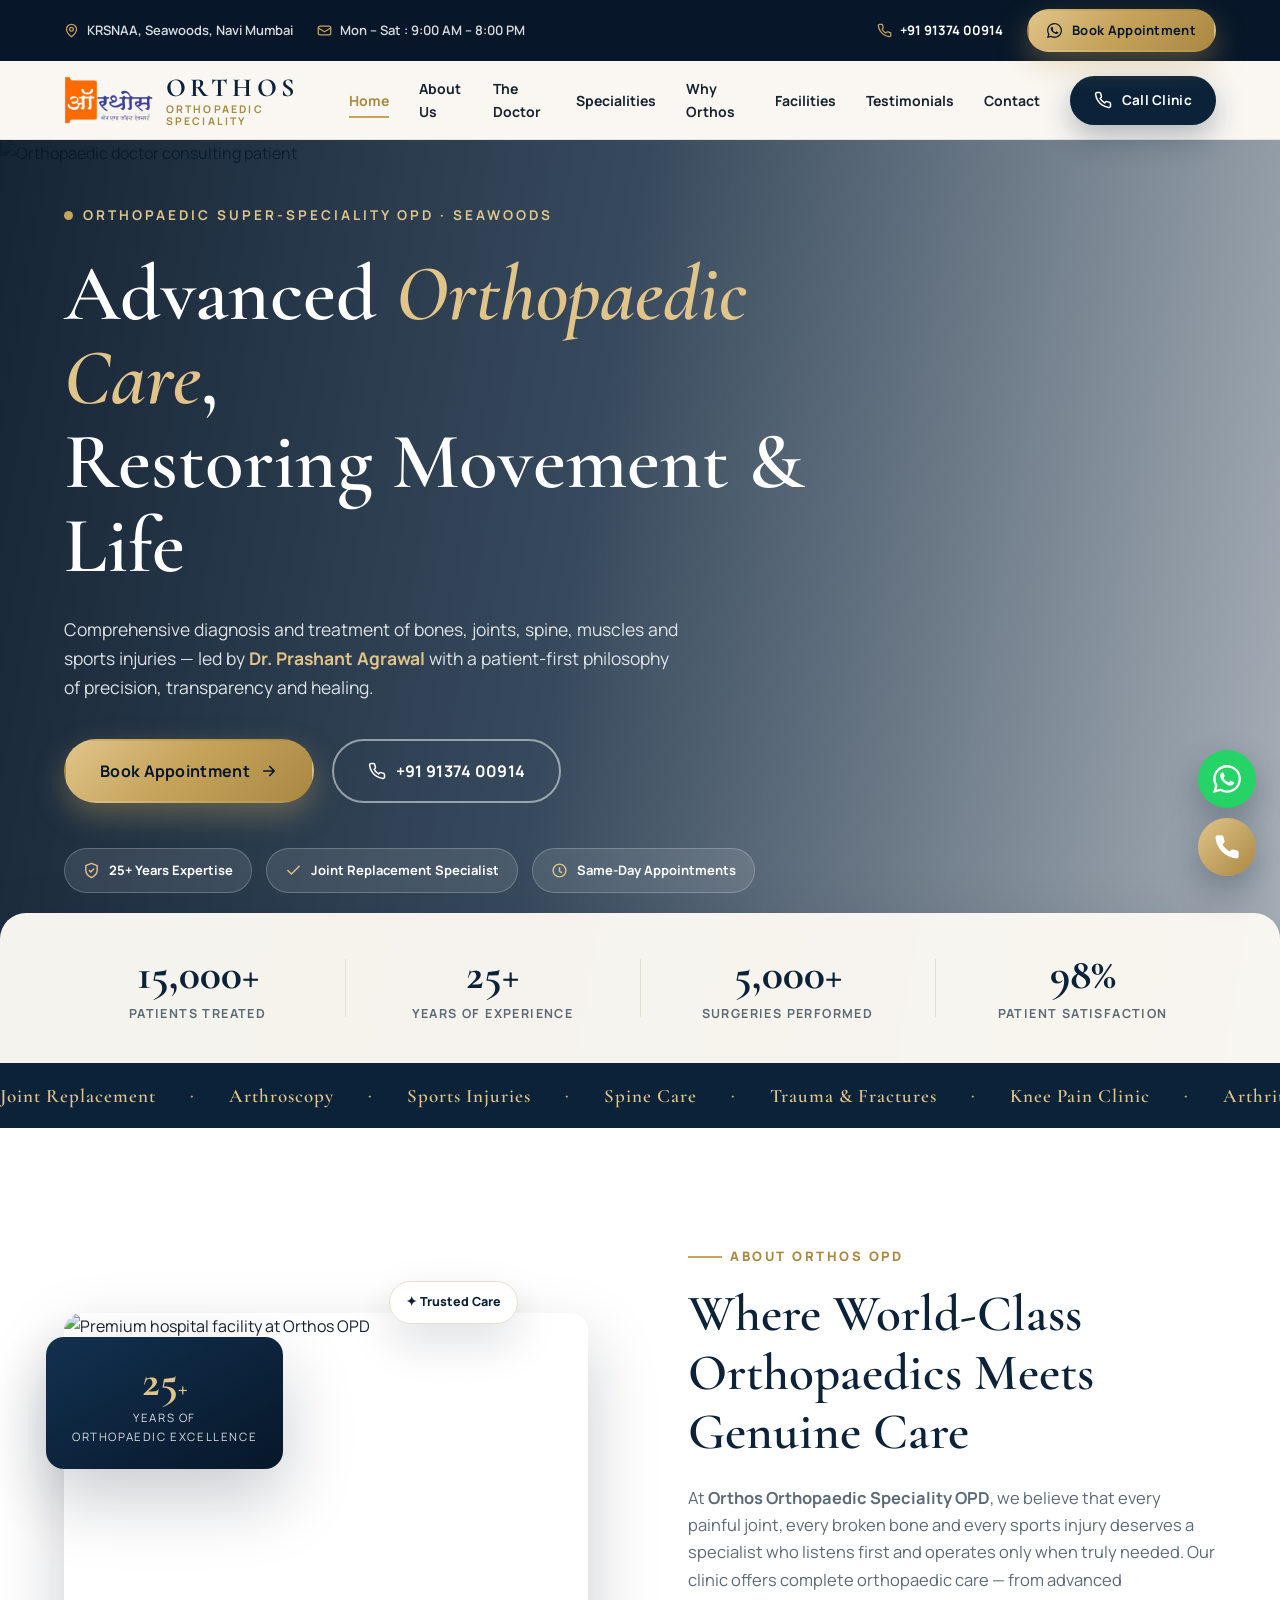
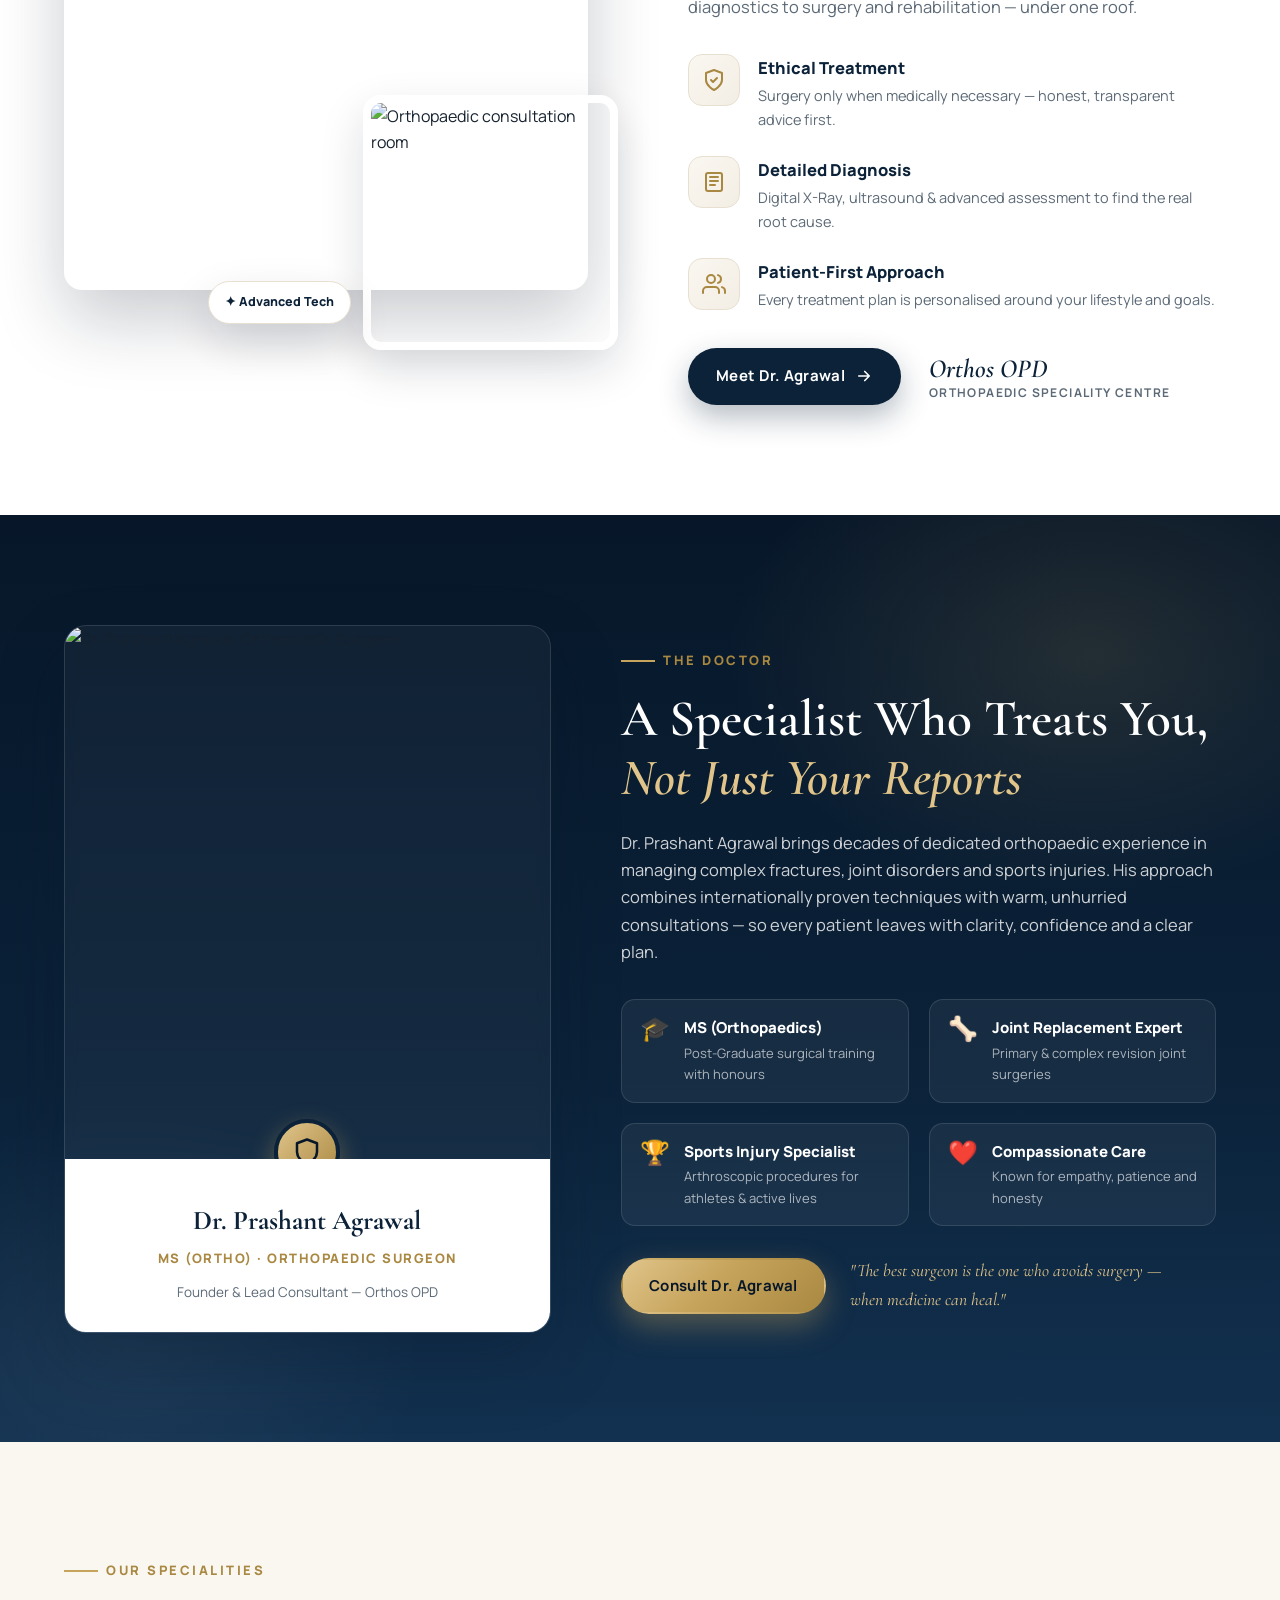
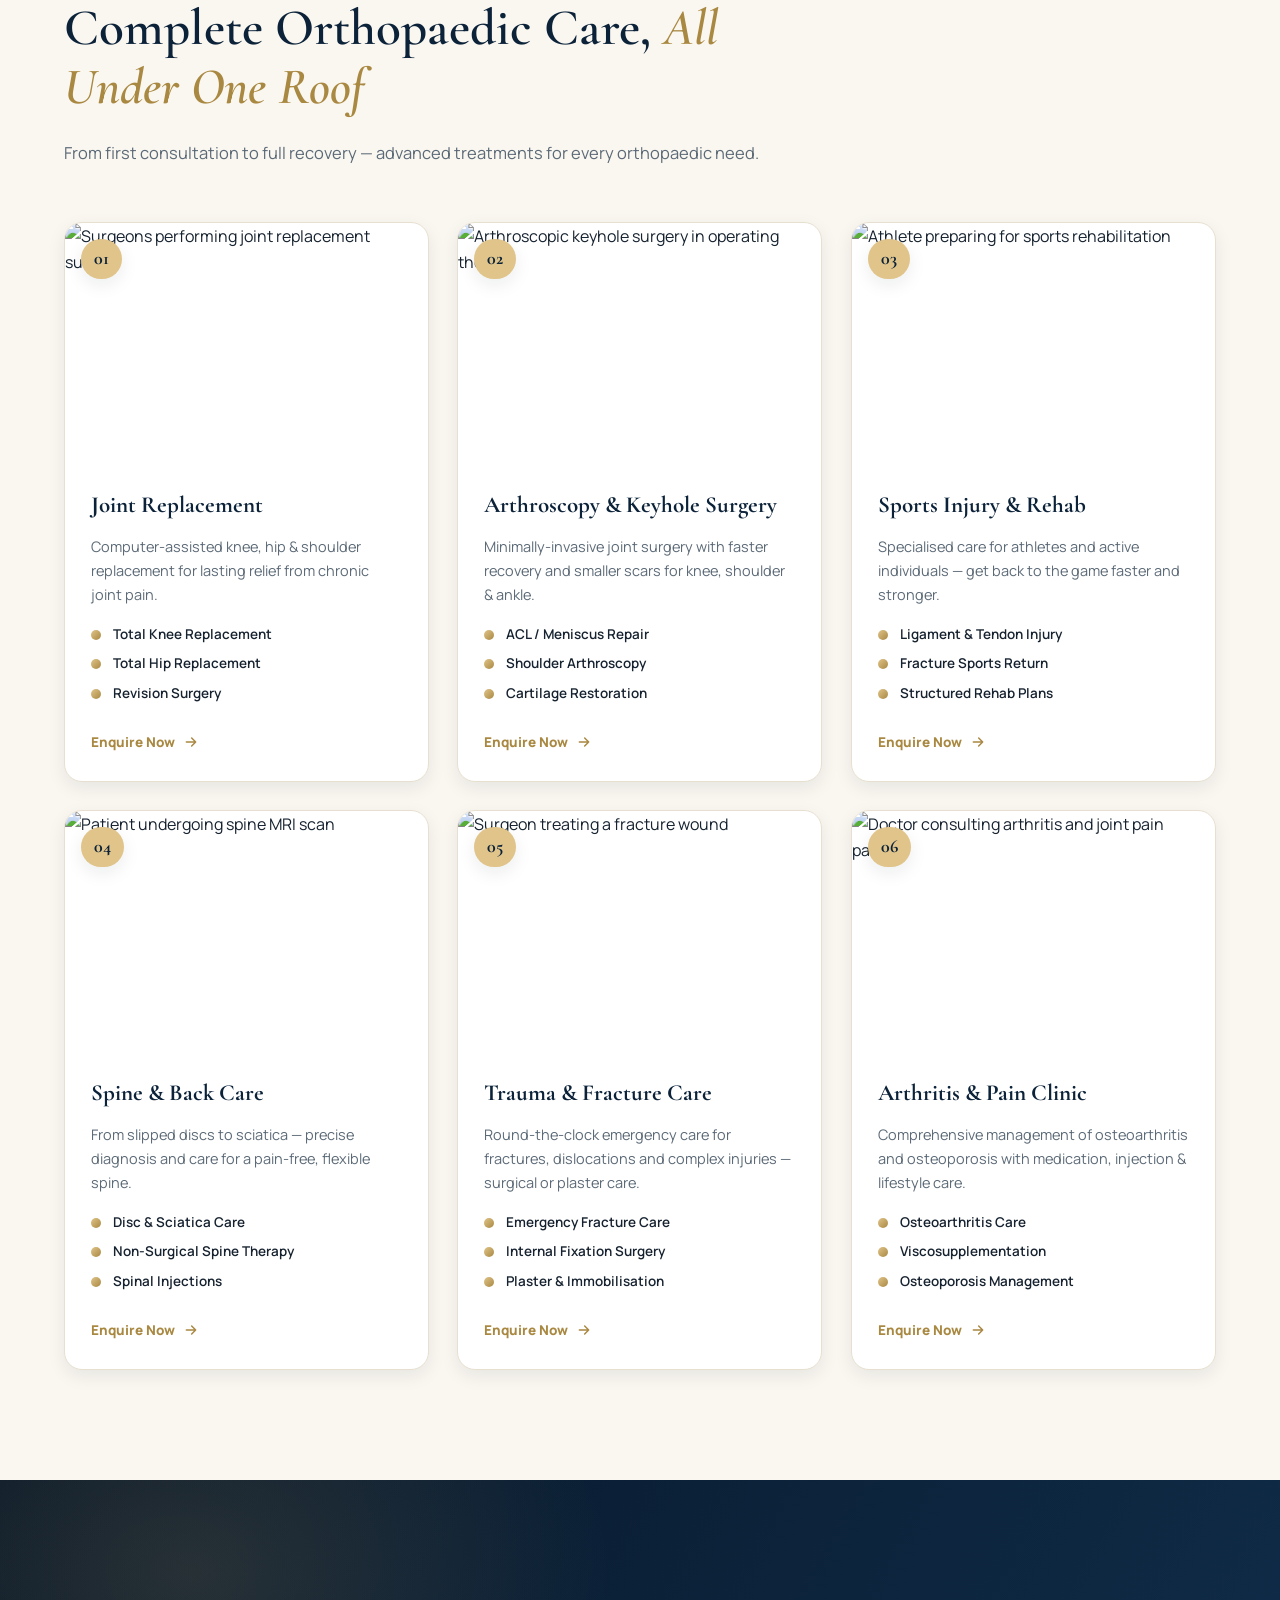
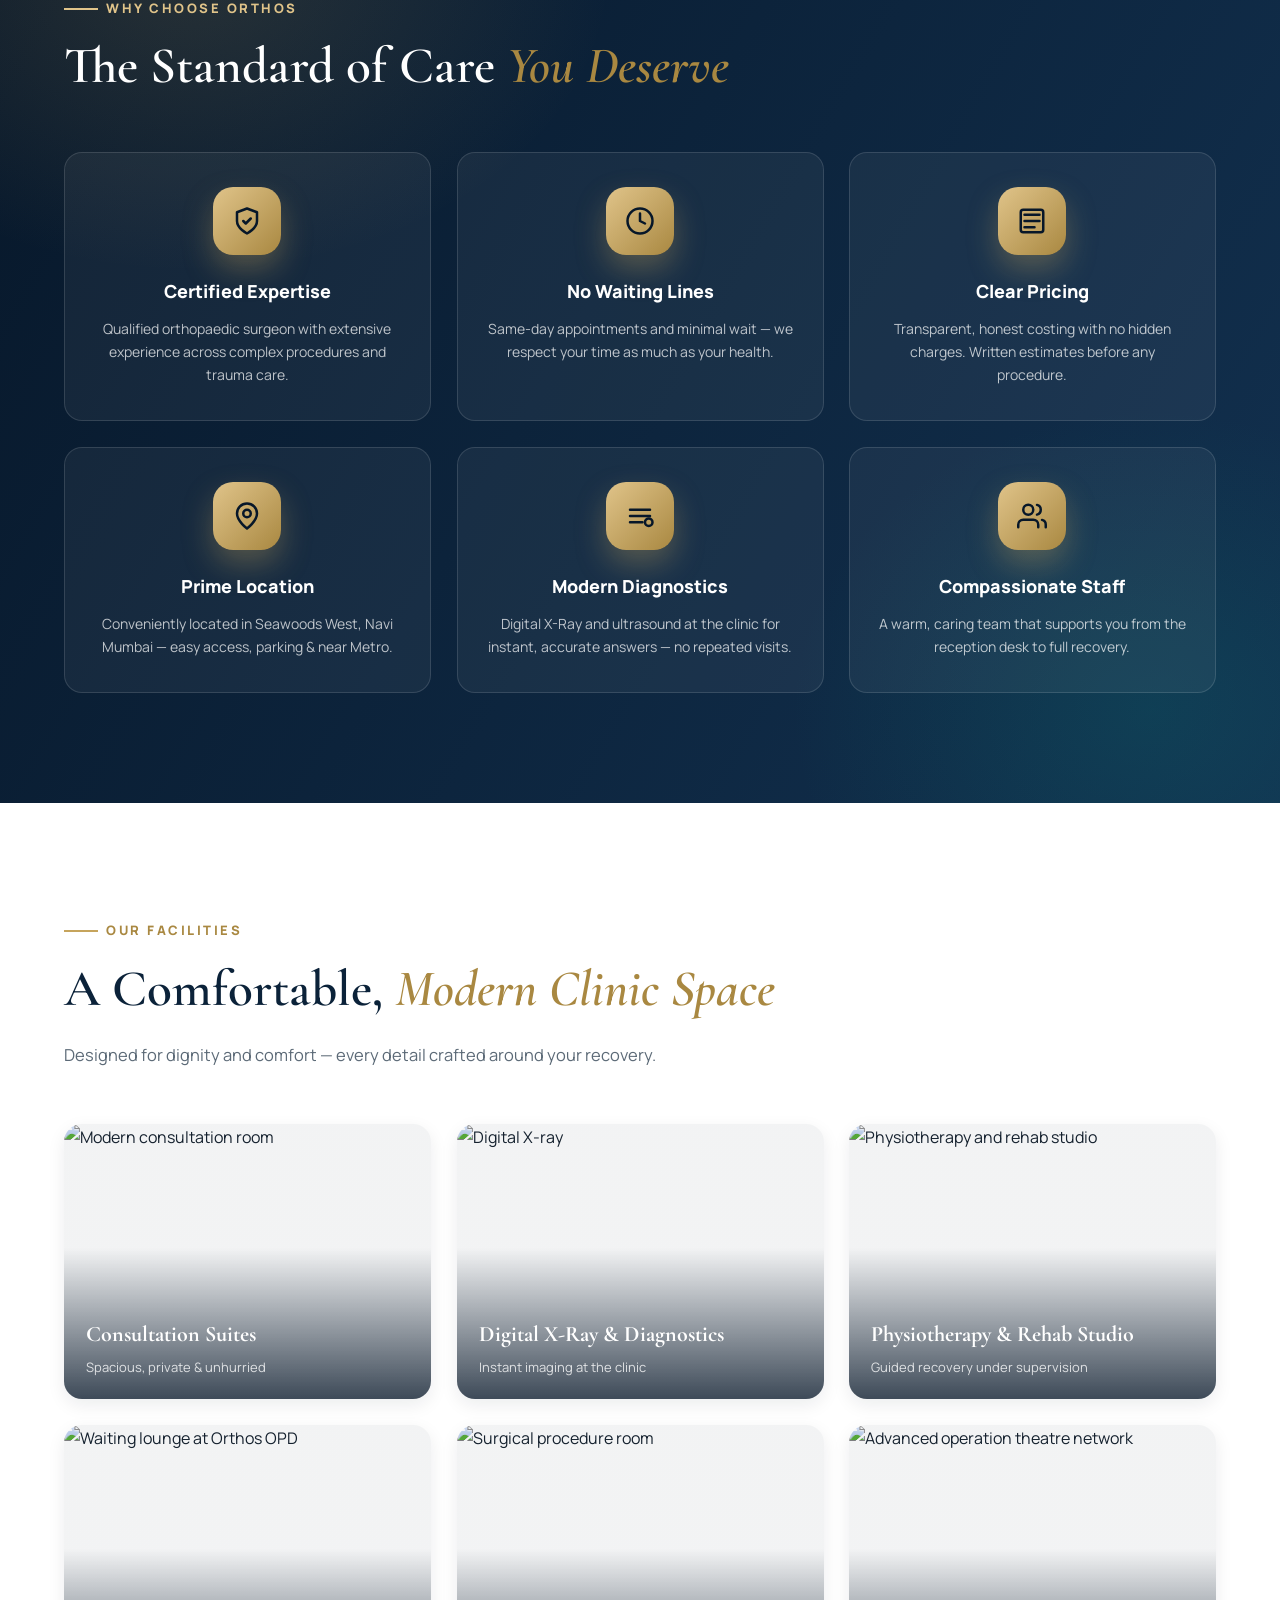
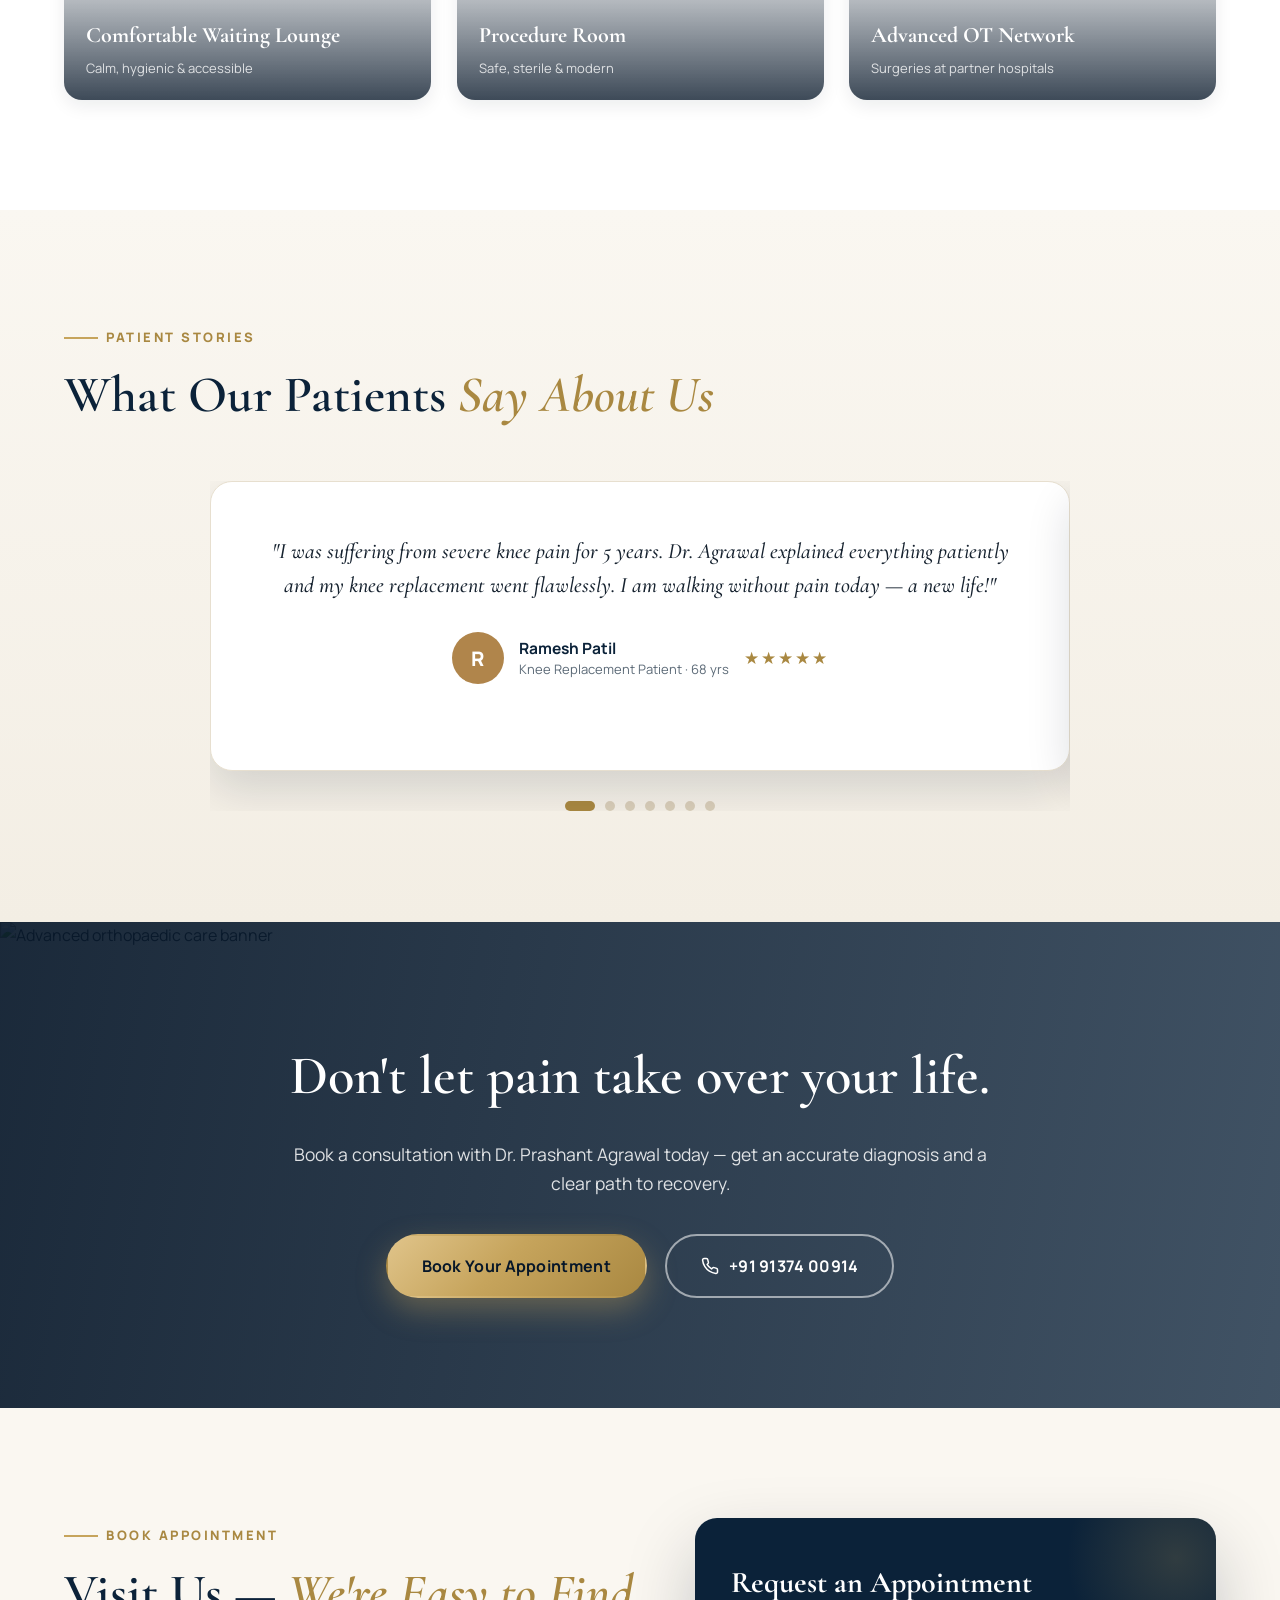
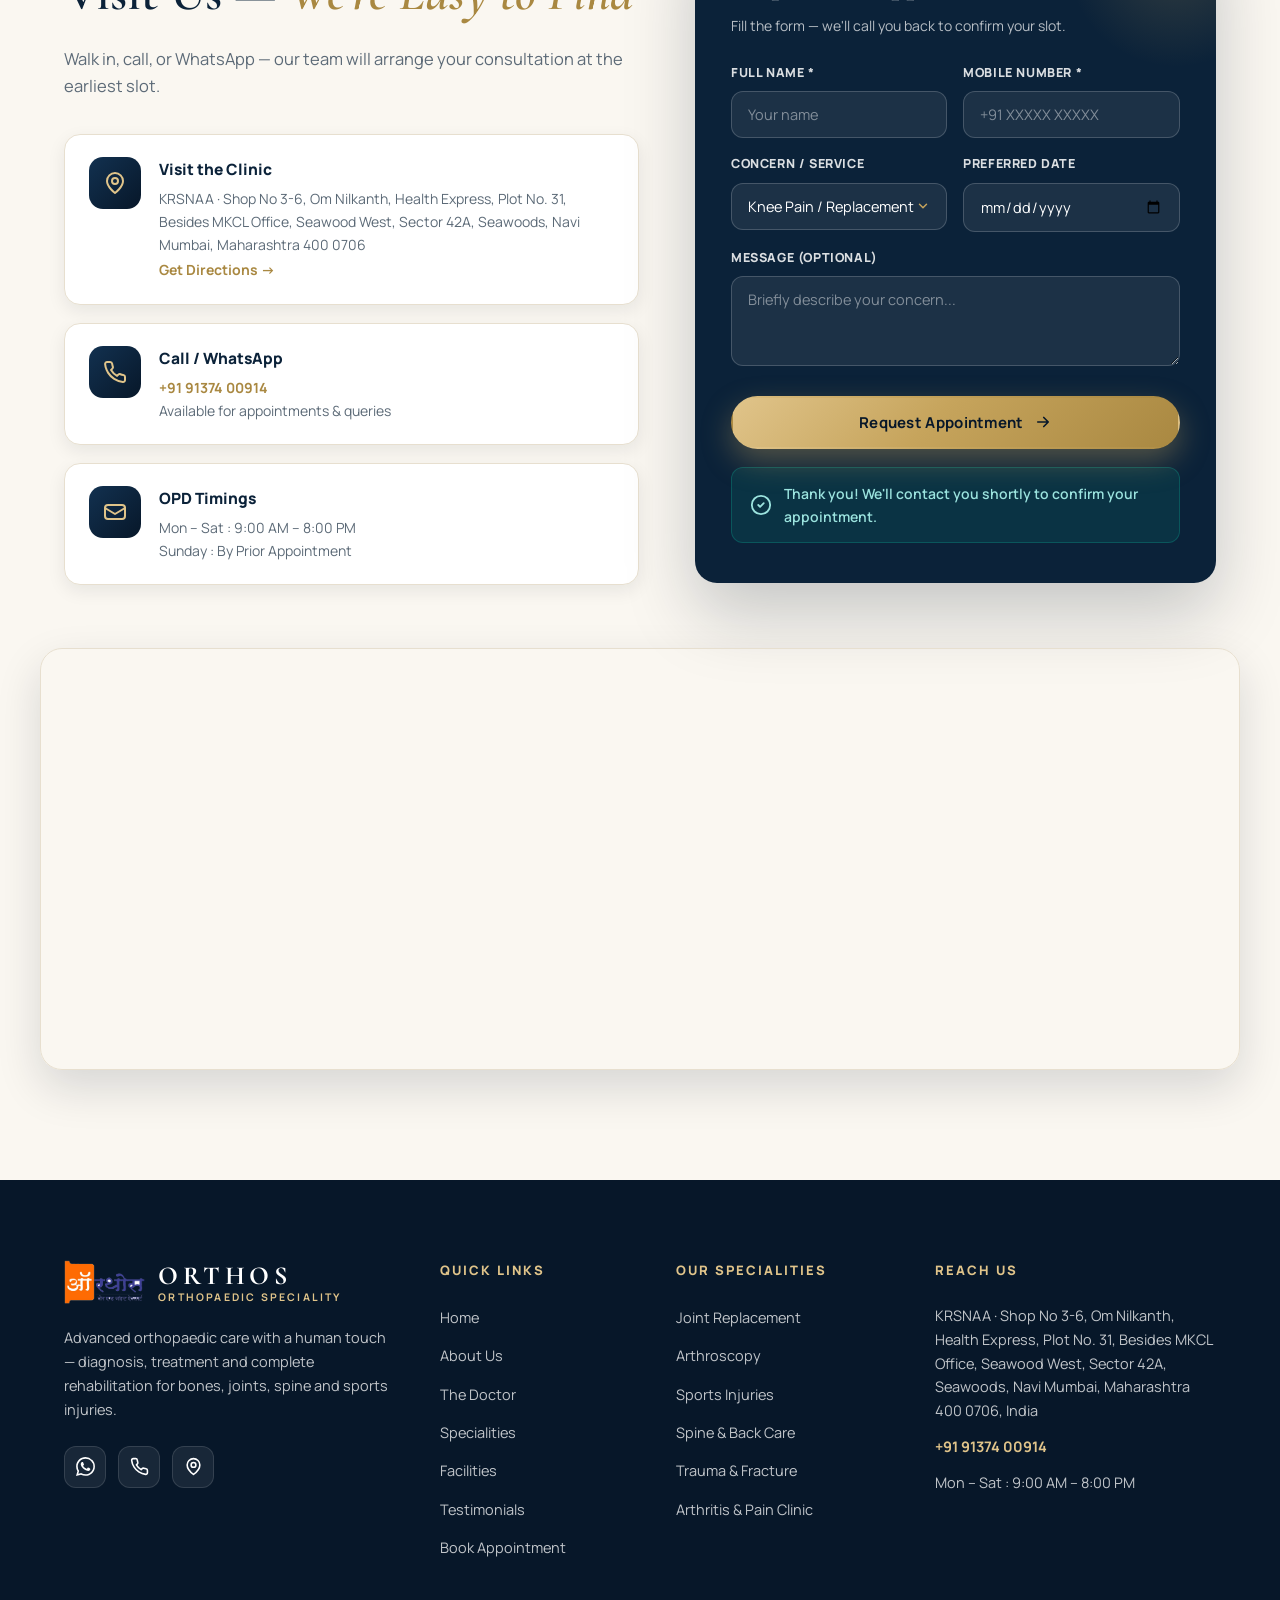
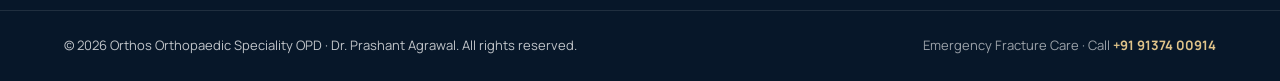
==== index.html @ dbeed576 "Initial commit" ====
<!DOCTYPE html>
<html lang="en">
<head>
  <meta charset="UTF-8" />
  <meta name="viewport" content="width=device-width, initial-scale=1.0" />
  <title>Orthos Orthopaedic Speciality OPD | Dr. Prashant Agrawal — Seawoods, Navi Mumbai</title>
  <meta name="description" content="Orthos Orthopaedic Speciality OPD by Dr. Prashant Agrawal — advanced orthopaedic care, joint replacement, sports injury and arthroscopy in Seawoods, Navi Mumbai. Call 9137400914." />
  <meta name="keywords" content="orthopaedic doctor Seawoods, joint replacement Navi Mumbai, Dr Prashant Agrawal, arthroscopy, sports injury, Orthos OPD" />
  <meta property="og:title" content="Orthos Orthopaedic Speciality OPD | Dr. Prashant Agrawal" />
  <meta property="og:description" content="Advanced orthopaedic care, joint replacement & sports injury treatment in Seawoods, Navi Mumbai." />
  <meta property="og:type" content="website" />
  <link rel="preconnect" href="https://fonts.googleapis.com" />
  <link rel="preconnect" href="https://fonts.gstatic.com" crossorigin />
  <link href="https://fonts.googleapis.com/css2?family=Cormorant+Garamond:ital,wght@0,400;0,500;0,600;0,700;1,500&family=Manrope:wght@300;400;500;600;700;800&display=swap" rel="stylesheet" />
  <link rel="icon" type="image/svg+xml" href="data:image/svg+xml,%3Csvg xmlns='http://www.w3.org/2000/svg' viewBox='0 0 100 100'%3E%3Crect width='100' height='100' rx='20' fill='%230B2239'/%3E%3Cpath d='M25 50h12l8-18 12 36 8-18h10' stroke='%23C6A45C' stroke-width='6' fill='none' stroke-linecap='round' stroke-linejoin='round'/%3E%3C/svg%3E" />
  <link rel="stylesheet" href="styles.css" />
</head>
<body>

  <!-- ======================= TOP BAR ======================= -->
  <div class="topbar">
    <div class="container topbar-inner">
      <div class="topbar-left">
        <span class="topbar-item">
          <svg viewBox="0 0 24 24" fill="none" stroke="currentColor" stroke-width="2" stroke-linecap="round" stroke-linejoin="round"><path d="M20 10c0 6-8 12-8 12s-8-6-8-12a8 8 0 1 1 16 0Z"/><circle cx="12" cy="10" r="3"/></svg>
          KRSNAA, Seawoods, Navi Mumbai
        </span>
        <span class="topbar-item topbar-hide-sm">
          <svg viewBox="0 0 24 24" fill="none" stroke="currentColor" stroke-width="2" stroke-linecap="round" stroke-linejoin="round"><rect x="2" y="5" width="20" height="14" rx="3"/><path d="M2 8l10 6 10-6"/></svg>
          Mon – Sat : 9:00 AM – 8:00 PM
        </span>
      </div>
      <div class="topbar-right">
        <a href="tel:+919137400914" class="topbar-item topbar-phone">
          <svg viewBox="0 0 24 24" fill="none" stroke="currentColor" stroke-width="2" stroke-linecap="round" stroke-linejoin="round"><path d="M22 16.92v3a2 2 0 0 1-2.18 2 19.79 19.79 0 0 1-8.63-3.07 19.5 19.5 0 0 1-6-6 19.79 19.79 0 0 1-3.07-8.67A2 2 0 0 1 4.11 2h3a2 2 0 0 1 2 1.72c.13.96.36 1.9.7 2.81a2 2 0 0 1-.45 2.11L8.09 9.91a16 16 0 0 0 6 6l1.27-1.27a2 2 0 0 1 2.11-.45c.91.34 1.85.57 2.81.7A2 2 0 0 1 22 16.92Z"/></svg>
          +91 91374 00914
        </a>
        <a href="https://wa.me/919137400914" target="_blank" rel="noopener" class="btn btn-gold btn-xs topbar-cta">
          <svg viewBox="0 0 24 24" fill="currentColor"><path d="M17.47 14.38c-.3-.15-1.76-.87-2.03-.97-.27-.1-.47-.15-.67.15-.2.3-.77.97-.94 1.17-.17.2-.35.22-.64.07-.3-.15-1.26-.46-2.4-1.48-.88-.79-1.48-1.76-1.65-2.06-.17-.3-.02-.46.13-.6.13-.14.3-.35.45-.52.15-.17.2-.3.3-.5.1-.2.05-.37-.02-.52-.08-.15-.67-1.62-.92-2.22-.24-.58-.49-.5-.67-.51h-.57c-.2 0-.52.07-.8.37-.27.3-1.04 1.02-1.04 2.5s1.07 2.9 1.22 3.1c.15.2 2.1 3.2 5.08 4.49.71.3 1.26.49 1.7.62.71.23 1.36.2 1.87.12.57-.09 1.76-.72 2-1.42.25-.7.25-1.29.18-1.42-.08-.13-.28-.2-.57-.35ZM12.05 21.79h-.02a9.84 9.84 0 0 1-5.01-1.37l-.36-.21-3.73.98 1-3.63-.23-.37a9.82 9.82 0 0 1-1.51-5.25c0-5.44 4.43-9.86 9.88-9.86 2.64 0 5.12 1.03 6.98 2.9a9.82 9.82 0 0 1 2.9 6.98c0 5.44-4.44 9.86-9.9 9.86Zm8.24-18.1A11.8 11.8 0 0 0 12.04 0C5.5 0 .16 5.34.16 11.9c0 2.1.55 4.14 1.6 5.95L0 24l6.3-1.65a11.9 11.9 0 0 0 5.72 1.46h.01c6.53 0 11.87-5.34 11.87-11.9 0-3.18-1.24-6.17-3.49-8.42Z"/></svg>
          Book Appointment
        </a>
      </div>
    </div>
  </div>

  <!-- ======================= NAVBAR ======================= -->
  <header class="navbar" id="navbar">
    <div class="container nav-inner">
      <a href="#home" class="brand">
        <img src="assets/logo-nav.png" alt="Orthos Orthopaedic Speciality OPD — Dr. Prashant Agrawal" class="brand-logo" />
        <div class="brand-text">
          <span class="brand-name">ORTHOS</span>
          <span class="brand-sub">Orthopaedic Speciality</span>
        </div>
      </a>
      <nav class="nav-links" id="navLinks">
        <a href="#home" class="nav-link active">Home</a>
        <a href="#about" class="nav-link">About Us</a>
        <a href="#doctor" class="nav-link">The Doctor</a>
        <a href="#services" class="nav-link">Specialities</a>
        <a href="#why" class="nav-link">Why Orthos</a>
        <a href="#facilities" class="nav-link">Facilities</a>
        <a href="#testimonials" class="nav-link">Testimonials</a>
        <a href="#contact" class="nav-link">Contact</a>
        <a href="tel:+919137400914" class="btn btn-navy nav-cta">
          <svg viewBox="0 0 24 24" fill="none" stroke="currentColor" stroke-width="2" stroke-linecap="round" stroke-linejoin="round"><path d="M22 16.92v3a2 2 0 0 1-2.18 2 19.79 19.79 0 0 1-8.63-3.07 19.5 19.5 0 0 1-6-6 19.79 19.79 0 0 1-3.07-8.67A2 2 0 0 1 4.11 2h3a2 2 0 0 1 2 1.72c.13.96.36 1.9.7 2.81a2 2 0 0 1-.45 2.11L8.09 9.91a16 16 0 0 0 6 6l1.27-1.27a2 2 0 0 1 2.11-.45c.91.34 1.85.57 2.81.7A2 2 0 0 1 22 16.92Z"/></svg>
          <span>Call Clinic</span>
        </a>
      </nav>
      <button class="hamburger" id="hamburger" aria-label="Menu" aria-expanded="false">
        <span></span><span></span><span></span>
      </button>
    </div>
  </header>

  <main>
  <!-- ======================= HERO ======================= -->
  <section class="hero" id="home">
    <div class="hero-media">
      <img src="https://images.unsplash.com/photo-1576091160399-112ba8d25d1d?q=80&w=2200&auto=format&fit=crop" alt="Orthopaedic doctor consulting patient" class="hero-img" />
      <div class="hero-overlay"></div>
    </div>
    <div class="container hero-inner">
      <div class="hero-content">
        <span class="eyebrow reveal"><span class="dot"></span> Orthopaedic Super-Speciality OPD · Seawoods</span>
        <h1 class="hero-title reveal" style="--d:.1s">
          Advanced <em>Orthopaedic Care</em>,<br />Restoring Movement &amp; Life
        </h1>
        <p class="hero-text reveal" style="--d:.2s">
          Comprehensive diagnosis and treatment of bones, joints, spine, muscles and sports injuries —
          led by <strong>Dr. Prashant Agrawal</strong> with a patient-first philosophy of precision, transparency and healing.
        </p>
        <div class="hero-cta reveal" style="--d:.3s">
          <a href="https://wa.me/919137400914?text=Hello%2C%20I%20would%20like%20to%20book%20an%20appointment%20at%20Orthos%20OPD." target="_blank" rel="noopener" class="btn btn-gold btn-lg">
            Book Appointment
            <svg viewBox="0 0 24 24" fill="none" stroke="currentColor" stroke-width="2.2" stroke-linecap="round" stroke-linejoin="round"><path d="M5 12h14M13 6l6 6-6 6"/></svg>
          </a>
          <a href="tel:+919137400914" class="btn btn-ghost btn-lg">
            <svg viewBox="0 0 24 24" fill="none" stroke="currentColor" stroke-width="2" stroke-linecap="round" stroke-linejoin="round"><path d="M22 16.92v3a2 2 0 0 1-2.18 2 19.79 19.79 0 0 1-8.63-3.07 19.5 19.5 0 0 1-6-6 19.79 19.79 0 0 1-3.07-8.67A2 2 0 0 1 4.11 2h3a2 2 0 0 1 2 1.72c.13.96.36 1.9.7 2.81a2 2 0 0 1-.45 2.11L8.09 9.91a16 16 0 0 0 6 6l1.27-1.27a2 2 0 0 1 2.11-.45c.91.34 1.85.57 2.81.7A2 2 0 0 1 22 16.92Z"/></svg>
            +91 91374 00914
          </a>
        </div>
        <div class="hero-badges reveal" style="--d:.4s">
          <span class="badge"><svg viewBox="0 0 24 24" fill="none" stroke="currentColor" stroke-width="2" stroke-linecap="round" stroke-linejoin="round"><path d="M12 22s8-4 8-10V5l-8-3-8 3v7c0 6 8 10 8 10Z"/><path d="m9 12 2 2 4-4"/></svg> 25+ Years Expertise</span>
          <span class="badge"><svg viewBox="0 0 24 24" fill="none" stroke="currentColor" stroke-width="2" stroke-linecap="round" stroke-linejoin="round"><path d="M20 6 9 17l-5-5"/></svg> Joint Replacement Specialist</span>
          <span class="badge"><svg viewBox="0 0 24 24" fill="none" stroke="currentColor" stroke-width="2" stroke-linecap="round" stroke-linejoin="round"><path d="M3 12a9 9 0 1 0 18 0 9 9 0 1 0-18 0"/><path d="M12 8v5l3 2"/></svg> Same-Day Appointments</span>
        </div>
      </div>
    </div>
    <div class="hero-stats">
      <div class="container stats-grid">
        <div class="stat reveal"><span class="stat-num" data-count="15000" data-suffix="+">0</span><span class="stat-label">Patients Treated</span></div>
        <div class="stat reveal" style="--d:.1s"><span class="stat-num" data-count="25" data-suffix="+">0</span><span class="stat-label">Years of Experience</span></div>
        <div class="stat reveal" style="--d:.2s"><span class="stat-num" data-count="5000" data-suffix="+">0</span><span class="stat-label">Surgeries Performed</span></div>
        <div class="stat reveal" style="--d:.3s"><span class="stat-num" data-count="98" data-suffix="%">0</span><span class="stat-label">Patient Satisfaction</span></div>
      </div>
    </div>
  </section>

  <!-- ======================= MARQUEE / TRUST ======================= -->
  <div class="marquee">
    <div class="marquee-track">
      <span>Joint Replacement</span><span class="sep">◆</span>
      <span>Arthroscopy</span><span class="sep">◆</span>
      <span>Sports Injuries</span><span class="sep">◆</span>
      <span>Spine Care</span><span class="sep">◆</span>
      <span>Trauma &amp; Fractures</span><span class="sep">◆</span>
      <span>Knee Pain Clinic</span><span class="sep">◆</span>
      <span>Arthritis Management</span><span class="sep">◆</span>
      <span>Physiotherapy</span><span class="sep">◆</span>
      <span>Joint Replacement</span><span class="sep">◆</span>
      <span>Arthroscopy</span><span class="sep">◆</span>
      <span>Sports Injuries</span><span class="sep">◆</span>
      <span>Spine Care</span><span class="sep">◆</span>
      <span>Trauma &amp; Fractures</span><span class="sep">◆</span>
      <span>Knee Pain Clinic</span><span class="sep">◆</span>
      <span>Arthritis Management</span><span class="sep">◆</span>
      <span>Physiotherapy</span><span class="sep">◆</span>
    </div>
  </div>

  <!-- ======================= ABOUT ======================= -->
  <section class="section about" id="about">
    <div class="container about-grid">
      <div class="about-visual reveal">
        <div class="about-img-main">
          <img src="https://images.unsplash.com/photo-1538108149393-fbbd81895907?q=80&w=1600&auto=format&fit=crop" alt="Premium hospital facility at Orthos OPD" />
        </div>
        <div class="about-img-sub">
          <img src="https://images.unsplash.com/photo-1576091160550-2173dba999ef?q=80&w=900&auto=format&fit=crop" alt="Orthopaedic consultation room" />
        </div>
        <div class="experience-card">
          <span class="exp-num">25<span>+</span></span>
          <span class="exp-label">Years of<br />Orthopaedic Excellence</span>
        </div>
        <span class="floating-tag tag-1">✦ Trusted Care</span>
        <span class="floating-tag tag-2">✦ Advanced Tech</span>
      </div>

      <div class="about-content">
        <span class="section-tag reveal">About Orthos OPD</span>
        <h2 class="section-title reveal">Where World-Class Orthopaedics Meets Genuine Care</h2>
        <p class="section-text reveal" style="--d:.1s">
          At <strong>Orthos Orthopaedic Speciality OPD</strong>, we believe that every painful joint, every broken bone
          and every sports injury deserves a specialist who listens first and operates only when truly needed.
          Our clinic offers complete orthopaedic care — from advanced diagnostics to surgery and rehabilitation — under one roof.
        </p>
        <div class="about-features reveal" style="--d:.2s">
          <div class="af-item">
            <span class="af-icon"><svg viewBox="0 0 24 24" fill="none" stroke="currentColor" stroke-width="2" stroke-linecap="round" stroke-linejoin="round"><path d="M12 22s8-4 8-10V5l-8-3-8 3v7c0 6 8 10 8 10Z"/><path d="m9 12 2 2 4-4"/></svg></span>
            <div><h4>Ethical Treatment</h4><p>Surgery only when medically necessary — honest, transparent advice first.</p></div>
          </div>
          <div class="af-item">
            <span class="af-icon"><svg viewBox="0 0 24 24" fill="none" stroke="currentColor" stroke-width="2" stroke-linecap="round" stroke-linejoin="round"><rect x="4" y="3" width="16" height="18" rx="2"/><path d="M8 7h8M8 11h8M8 15h5"/></svg></span>
            <div><h4>Detailed Diagnosis</h4><p>Digital X-Ray, ultrasound &amp; advanced assessment to find the real root cause.</p></div>
          </div>
          <div class="af-item">
            <span class="af-icon"><svg viewBox="0 0 24 24" fill="none" stroke="currentColor" stroke-width="2" stroke-linecap="round" stroke-linejoin="round"><path d="M17 21v-2a4 4 0 0 0-4-4H5a4 4 0 0 0-4 4v2"/><circle cx="9" cy="7" r="4"/><path d="M23 21v-2a4 4 0 0 0-3-3.87M16 3.13a4 4 0 0 1 0 7.75"/></svg></span>
            <div><h4>Patient-First Approach</h4><p>Every treatment plan is personalised around your lifestyle and goals.</p></div>
          </div>
        </div>
        <div class="about-cta reveal" style="--d:.3s">
          <a href="https://wa.me/919137400914" target="_blank" rel="noopener" class="btn btn-navy">Meet Dr. Agrawal <svg viewBox="0 0 24 24" fill="none" stroke="currentColor" stroke-width="2.2" stroke-linecap="round" stroke-linejoin="round"><path d="M5 12h14M13 6l6 6-6 6"/></svg></a>
          <div class="about-signature">
            <span class="signature-name">Orthos OPD</span>
            <span class="signature-role">Orthopaedic Speciality Centre</span>
          </div>
        </div>
      </div>
    </div>
  </section>

  <!-- ======================= DOCTOR ======================= -->
  <section class="section doctor" id="doctor">
    <div class="doctor-bg"></div>
    <div class="container doctor-grid">
      <div class="doctor-card reveal">
        <div class="doctor-photo">
          <img src="https://images.unsplash.com/photo-1612349317150-e413f6a5b16d?q=80&w=1200&auto=format&fit=crop" alt="Dr. Prashant Agrawal, Orthopaedic Surgeon" />
          <span class="doctor-seal">
            <svg viewBox="0 0 24 24" fill="none" stroke="currentColor" stroke-width="2" stroke-linecap="round" stroke-linejoin="round"><path d="M12 22s8-4 8-10V5l-8-3-8 3v7c0 6 8 10 8 10Z"/></svg>
          </span>
        </div>
        <div class="doctor-card-info">
          <span class="doctor-name">Dr. Prashant Agrawal</span>
          <span class="doctor-degree">MS (Ortho) · Orthopaedic Surgeon</span>
          <span class="doctor-tag">Founder &amp; Lead Consultant — Orthos OPD</span>
        </div>
      </div>

      <div class="doctor-content">
        <span class="section-tag reveal">The Doctor</span>
        <h2 class="section-title reveal">A Specialist Who Treats You, <em>Not Just Your Reports</em></h2>
        <p class="section-text reveal" style="--d:.1s">
          Dr. Prashant Agrawal brings decades of dedicated orthopaedic experience in managing complex
          fractures, joint disorders and sports injuries. His approach combines internationally proven
          techniques with warm, unhurried consultations — so every patient leaves with clarity, confidence and a clear plan.
        </p>
        <div class="doctor-quals reveal" style="--d:.2s">
          <div class="qual">
            <span class="qual-icon">🎓</span>
            <div><h4>MS (Orthopaedics)</h4><p>Post-Graduate surgical training with honours</p></div>
          </div>
          <div class="qual">
            <span class="qual-icon">🦴</span>
            <div><h4>Joint Replacement Expert</h4><p>Primary &amp; complex revision joint surgeries</p></div>
          </div>
          <div class="qual">
            <span class="qual-icon">🏆</span>
            <div><h4>Sports Injury Specialist</h4><p>Arthroscopic procedures for athletes &amp; active lives</p></div>
          </div>
          <div class="qual">
            <span class="qual-icon">❤️</span>
            <div><h4>Compassionate Care</h4><p>Known for empathy, patience and honesty</p></div>
          </div>
        </div>
        <div class="doctor-cta reveal" style="--d:.3s">
          <a href="https://wa.me/919137400914?text=Hello%2C%20I%20want%20a%20consultation%20with%20Dr.%20Prashant%20Agrawal." target="_blank" rel="noopener" class="btn btn-gold">Consult Dr. Agrawal</a>
          <div class="doctor-quote">"The best surgeon is the one who avoids surgery — when medicine can heal."</div>
        </div>
      </div>
    </div>
  </section>

  <!-- ======================= SERVICES ======================= -->
  <section class="section services" id="services">
    <div class="container">
      <div class="section-head">
        <span class="section-tag reveal">Our Specialities</span>
        <h2 class="section-title reveal">Complete Orthopaedic Care, <em>All Under One Roof</em></h2>
        <p class="section-sub reveal" style="--d:.1s">From first consultation to full recovery — advanced treatments for every orthopaedic need.</p>
      </div>

      <div class="services-grid">
        <article class="service-card reveal">
          <div class="service-img"><img src="https://images.unsplash.com/photo-1758206523735-079e56f2faf7?q=80&w=1200&auto=format&fit=crop" alt="Surgeons performing joint replacement surgery" /><span class="service-no">01</span></div>
          <div class="service-body">
            <h3>Joint Replacement</h3>
            <p>Computer-assisted knee, hip &amp; shoulder replacement for lasting relief from chronic joint pain.</p>
            <ul>
              <li>Total Knee Replacement</li>
              <li>Total Hip Replacement</li>
              <li>Revision Surgery</li>
            </ul>
            <a href="#contact" class="service-link">Enquire Now <svg viewBox="0 0 24 24" fill="none" stroke="currentColor" stroke-width="2.2" stroke-linecap="round" stroke-linejoin="round"><path d="M5 12h14M13 6l6 6-6 6"/></svg></a>
          </div>
        </article>

        <article class="service-card reveal" style="--d:.1s">
          <div class="service-img"><img src="https://images.unsplash.com/photo-1551601651-2a8555f1a136?q=80&w=1200&auto=format&fit=crop" alt="Arthroscopic keyhole surgery in operating theatre" /><span class="service-no">02</span></div>
          <div class="service-body">
            <h3>Arthroscopy &amp; Keyhole Surgery</h3>
            <p>Minimally-invasive joint surgery with faster recovery and smaller scars for knee, shoulder &amp; ankle.</p>
            <ul>
              <li>ACL / Meniscus Repair</li>
              <li>Shoulder Arthroscopy</li>
              <li>Cartilage Restoration</li>
            </ul>
            <a href="#contact" class="service-link">Enquire Now <svg viewBox="0 0 24 24" fill="none" stroke="currentColor" stroke-width="2.2" stroke-linecap="round" stroke-linejoin="round"><path d="M5 12h14M13 6l6 6-6 6"/></svg></a>
          </div>
        </article>

        <article class="service-card reveal" style="--d:.2s">
          <div class="service-img"><img src="https://images.unsplash.com/photo-1740512922093-9c2756ab5844?q=80&w=1200&auto=format&fit=crop" alt="Athlete preparing for sports rehabilitation" /><span class="service-no">03</span></div>
          <div class="service-body">
            <h3>Sports Injury &amp; Rehab</h3>
            <p>Specialised care for athletes and active individuals — get back to the game faster and stronger.</p>
            <ul>
              <li>Ligament &amp; Tendon Injury</li>
              <li>Fracture Sports Return</li>
              <li>Structured Rehab Plans</li>
            </ul>
            <a href="#contact" class="service-link">Enquire Now <svg viewBox="0 0 24 24" fill="none" stroke="currentColor" stroke-width="2.2" stroke-linecap="round" stroke-linejoin="round"><path d="M5 12h14M13 6l6 6-6 6"/></svg></a>
          </div>
        </article>

        <article class="service-card reveal">
          <div class="service-img"><img src="https://images.unsplash.com/photo-1643834534240-75aee14ecdc8?q=80&w=1200&auto=format&fit=crop" alt="Patient undergoing spine MRI scan" /><span class="service-no">04</span></div>
          <div class="service-body">
            <h3>Spine &amp; Back Care</h3>
            <p>From slipped discs to sciatica — precise diagnosis and care for a pain-free, flexible spine.</p>
            <ul>
              <li>Disc &amp; Sciatica Care</li>
              <li>Non-Surgical Spine Therapy</li>
              <li>Spinal Injections</li>
            </ul>
            <a href="#contact" class="service-link">Enquire Now <svg viewBox="0 0 24 24" fill="none" stroke="currentColor" stroke-width="2.2" stroke-linecap="round" stroke-linejoin="round"><path d="M5 12h14M13 6l6 6-6 6"/></svg></a>
          </div>
        </article>

        <article class="service-card reveal" style="--d:.1s">
          <div class="service-img"><img src="https://images.unsplash.com/photo-1748407408885-9b62df0e2527?q=80&w=1200&auto=format&fit=crop" alt="Surgeon treating a fracture wound" /><span class="service-no">05</span></div>
          <div class="service-body">
            <h3>Trauma &amp; Fracture Care</h3>
            <p>Round-the-clock emergency care for fractures, dislocations and complex injuries — surgical or plaster care.</p>
            <ul>
              <li>Emergency Fracture Care</li>
              <li>Internal Fixation Surgery</li>
              <li>Plaster &amp; Immobilisation</li>
            </ul>
            <a href="#contact" class="service-link">Enquire Now <svg viewBox="0 0 24 24" fill="none" stroke="currentColor" stroke-width="2.2" stroke-linecap="round" stroke-linejoin="round"><path d="M5 12h14M13 6l6 6-6 6"/></svg></a>
          </div>
        </article>

        <article class="service-card reveal" style="--d:.2s">
          <div class="service-img"><img src="https://images.unsplash.com/photo-1584362917165-526a968579e8?q=80&w=1200&auto=format&fit=crop" alt="Doctor consulting arthritis and joint pain patient" /><span class="service-no">06</span></div>
          <div class="service-body">
            <h3>Arthritis &amp; Pain Clinic</h3>
            <p>Comprehensive management of osteoarthritis and osteoporosis with medication, injection &amp; lifestyle care.</p>
            <ul>
              <li>Osteoarthritis Care</li>
              <li>Viscosupplementation</li>
              <li>Osteoporosis Management</li>
            </ul>
            <a href="#contact" class="service-link">Enquire Now <svg viewBox="0 0 24 24" fill="none" stroke="currentColor" stroke-width="2.2" stroke-linecap="round" stroke-linejoin="round"><path d="M5 12h14M13 6l6 6-6 6"/></svg></a>
          </div>
        </article>
      </div>
    </div>
  </section>

  <!-- ======================= WHY CHOOSE US ======================= -->
  <section class="section why" id="why">
    <div class="why-overlay"></div>
    <div class="container">
      <div class="section-head light">
        <span class="section-tag reveal">Why Choose Orthos</span>
        <h2 class="section-title reveal">The Standard of Care <em>You Deserve</em></h2>
      </div>
      <div class="why-grid">
        <div class="why-card reveal">
          <span class="why-icon"><svg viewBox="0 0 24 24" fill="none" stroke="currentColor" stroke-width="2" stroke-linecap="round" stroke-linejoin="round"><path d="M12 22s8-4 8-10V5l-8-3-8 3v7c0 6 8 10 8 10Z"/><path d="m9 12 2 2 4-4"/></svg></span>
          <h3>Certified Expertise</h3>
          <p>Qualified orthopaedic surgeon with extensive experience across complex procedures and trauma care.</p>
        </div>
        <div class="why-card reveal" style="--d:.1s">
          <span class="why-icon"><svg viewBox="0 0 24 24" fill="none" stroke="currentColor" stroke-width="2" stroke-linecap="round" stroke-linejoin="round"><circle cx="12" cy="12" r="10"/><path d="M12 6v6l4 2"/></svg></span>
          <h3>No Waiting Lines</h3>
          <p>Same-day appointments and minimal wait — we respect your time as much as your health.</p>
        </div>
        <div class="why-card reveal" style="--d:.2s">
          <span class="why-icon"><svg viewBox="0 0 24 24" fill="none" stroke="currentColor" stroke-width="2" stroke-linecap="round" stroke-linejoin="round"><path d="M6 7h12M6 12h12M6 17h8"/><rect x="3" y="3" width="18" height="18" rx="2"/></svg></span>
          <h3>Clear Pricing</h3>
          <p>Transparent, honest costing with no hidden charges. Written estimates before any procedure.</p>
        </div>
        <div class="why-card reveal">
          <span class="why-icon"><svg viewBox="0 0 24 24" fill="none" stroke="currentColor" stroke-width="2" stroke-linecap="round" stroke-linejoin="round"><path d="M20 10c0 6-8 12-8 12s-8-6-8-12a8 8 0 1 1 16 0Z"/><circle cx="12" cy="10" r="3"/></svg></span>
          <h3>Prime Location</h3>
          <p>Conveniently located in Seawoods West, Navi Mumbai — easy access, parking &amp; near Metro.</p>
        </div>
        <div class="why-card reveal" style="--d:.1s">
          <span class="why-icon"><svg viewBox="0 0 24 24" fill="none" stroke="currentColor" stroke-width="2" stroke-linecap="round" stroke-linejoin="round"><path d="M4 7h16M4 12h16M4 17h10"/><circle cx="19" cy="17" r="3"/></svg></span>
          <h3>Modern Diagnostics</h3>
          <p>Digital X-Ray and ultrasound at the clinic for instant, accurate answers — no repeated visits.</p>
        </div>
        <div class="why-card reveal" style="--d:.2s">
          <span class="why-icon"><svg viewBox="0 0 24 24" fill="none" stroke="currentColor" stroke-width="2" stroke-linecap="round" stroke-linejoin="round"><path d="M17 21v-2a4 4 0 0 0-4-4H5a4 4 0 0 0-4 4v2"/><circle cx="9" cy="7" r="4"/><path d="M23 21v-2a4 4 0 0 0-3-3.87M16 3.13a4 4 0 0 1 0 7.75"/></svg></span>
          <h3>Compassionate Staff</h3>
          <p>A warm, caring team that supports you from the reception desk to full recovery.</p>
        </div>
      </div>
    </div>
  </section>

  <!-- ======================= FACILITIES ======================= -->
  <section class="section facilities" id="facilities">
    <div class="container">
      <div class="section-head">
        <span class="section-tag reveal">Our Facilities</span>
        <h2 class="section-title reveal">A Comfortable, <em>Modern Clinic Space</em></h2>
        <p class="section-sub reveal" style="--d:.1s">Designed for dignity and comfort — every detail crafted around your recovery.</p>
      </div>
      <div class="facilities-grid">
        <figure class="facility reveal"><img src="https://images.unsplash.com/photo-1631217868264-e5b90bb7e133?q=80&w=1200&auto=format&fit=crop" alt="Modern consultation room" /><figcaption><span>Consultation Suites</span><small>Spacious, private &amp; unhurried</small></figcaption></figure>
        <figure class="facility reveal" style="--d:.1s"><img src="https://images.unsplash.com/photo-1616012480717-fd9867059ca0?q=80&w=1200&auto=format&fit=crop" alt="Digital X-ray" /><figcaption><span>Digital X-Ray &amp; Diagnostics</span><small>Instant imaging at the clinic</small></figcaption></figure>
        <figure class="facility reveal" style="--d:.2s"><img src="https://images.unsplash.com/photo-1597764690523-15bea4c581c9?q=80&w=1200&auto=format&fit=crop" alt="Physiotherapy and rehab studio" /><figcaption><span>Physiotherapy &amp; Rehab Studio</span><small>Guided recovery under supervision</small></figcaption></figure>
        <figure class="facility reveal"><img src="https://images.unsplash.com/photo-1563986768609-322da13575f3?q=80&w=1200&auto=format&fit=crop" alt="Waiting lounge at Orthos OPD" /><figcaption><span>Comfortable Waiting Lounge</span><small>Calm, hygienic &amp; accessible</small></figcaption></figure>
        <figure class="facility reveal" style="--d:.1s"><img src="https://images.unsplash.com/photo-1581595220892-b0739db3ba8c?q=80&w=1200&auto=format&fit=crop" alt="Surgical procedure room" /><figcaption><span>Procedure Room</span><small>Safe, sterile &amp; modern</small></figcaption></figure>
        <figure class="facility reveal" style="--d:.2s"><img src="https://images.unsplash.com/photo-1579154204601-01588f351e67?q=80&w=1200&auto=format&fit=crop" alt="Advanced operation theatre network" /><figcaption><span>Advanced OT Network</span><small>Surgeries at partner hospitals</small></figcaption></figure>
      </div>
    </div>
  </section>

  <!-- ======================= TESTIMONIALS ======================= -->
  <section class="section testimonials" id="testimonials">
    <div class="container">
      <div class="section-head">
        <span class="section-tag reveal">Patient Stories</span>
        <h2 class="section-title reveal">What Our Patients <em>Say About Us</em></h2>
      </div>

      <div class="testimonial-slider reveal">
        <div class="testi-track" id="testiTrack">
          <div class="testi-slide">
            <div class="testi-quote">"I was suffering from severe knee pain for 5 years. Dr. Agrawal explained everything patiently and my knee replacement went flawlessly. I am walking without pain today — a new life!"</div>
            <div class="testi-person">
              <span class="testi-avatar" style="background:#B0854B">R</span>
              <div><strong>Ramesh Patil</strong><span>Knee Replacement Patient · 68 yrs</span></div>
              <span class="testi-stars">★★★★★</span>
            </div>
          </div>
          <div class="testi-slide">
            <div class="testi-quote">"After my ACL tear, I feared my sports career was over. The arthroscopy surgery and rehab plan got me back on the football field in 6 months. Forever grateful to the Orthos team!"</div>
            <div class="testi-person">
              <span class="testi-avatar" style="background:#0B7A75">S</span>
              <div><strong>Sahil M.</strong><span>Sports Injury Patient · 24 yrs</span></div>
              <span class="testi-stars">★★★★★</span>
            </div>
          </div>
          <div class="testi-slide">
            <div class="testi-quote">"Very clean clinic, minimal waiting and the doctor truly listens. My mother's osteoporosis is now well managed. We have found our family orthopaedic doctor for life."</div>
            <div class="testi-person">
              <span class="testi-avatar" style="background:#9B4A4A">P</span>
              <div><strong>Pooja Deshmukh</strong><span>Arthritis Care · 41 yrs</span></div>
              <span class="testi-stars">★★★★★</span>
            </div>
          </div>
          <div class="testi-slide">
            <div class="testi-quote">"Dr. Agrawal avoided surgery for my slipped disc and treated me with a careful non-surgical plan. Honest advice and it worked. Highly recommended for spine problems."</div>
            <div class="testi-person">
              <span class="testi-avatar" style="background:#44608A">V</span>
              <div><strong>Vinod Shah</strong><span>Spine Care · 52 yrs</span></div>
              <span class="testi-stars">★★★★★</span>
            </div>
          </div>
          <div class="testi-slide">
            <div class="testi-quote">"I had severe shoulder pain and couldn't lift my arm for months. Dr. Agrawal diagnosed it as a rotator cuff tear. After a successful keyhole surgery and physical therapy, I have full mobility back. Extremely professional and skilled!"</div>
            <div class="testi-person">
              <span class="testi-avatar" style="background:#2E5B82">K</span>
              <div><strong>Kiran Rao</strong><span>Shoulder Arthroscopy · 37 yrs</span></div>
              <span class="testi-stars">★★★★★</span>
            </div>
          </div>
          <div class="testi-slide">
            <div class="testi-quote">"Getting my hip replaced at Orthos was the best decision. Dr. Prashant Agrawal was very reassuring and cleared all my doubts before the surgery. The post-op care was excellent, and I am now back to my morning walks!"</div>
            <div class="testi-person">
              <span class="testi-avatar" style="background:#5B2E82">M</span>
              <div><strong>Meena Joshi</strong><span>Hip Replacement Patient · 62 yrs</span></div>
              <span class="testi-stars">★★★★★</span>
            </div>
          </div>
          <div class="testi-slide">
            <div class="testi-quote">"I was rushed to the clinic after a bad fall resulting in a complex ankle fracture. Dr. Agrawal did a brilliant job with the surgery and plating. Today my ankle feels perfectly strong. Thank you so much!"</div>
            <div class="testi-person">
              <span class="testi-avatar" style="background:#2E825B">A</span>
              <div><strong>Aditya Sharma</strong><span>Fracture Care · 29 yrs</span></div>
              <span class="testi-stars">★★★★★</span>
            </div>
          </div>
        </div>
        <button class="testi-nav prev" id="testiPrev" aria-label="Previous"><svg viewBox="0 0 24 24" fill="none" stroke="currentColor" stroke-width="2.2" stroke-linecap="round" stroke-linejoin="round"><path d="M15 18l-6-6 6-6"/></svg></button>
        <button class="testi-nav next" id="testiNext" aria-label="Next"><svg viewBox="0 0 24 24" fill="none" stroke="currentColor" stroke-width="2.2" stroke-linecap="round" stroke-linejoin="round"><path d="M9 6l6 6-6 6"/></svg></button>
        <div class="testi-dots" id="testiDots"></div>
      </div>
    </div>
  </section>

  <!-- ======================= CTA BANNER ======================= -->
  <section class="cta-banner">
    <div class="cta-bg">
      <img src="https://images.unsplash.com/photo-1559757148-5c350d0d3c56?q=80&w=2000&auto=format&fit=crop" alt="Advanced orthopaedic care banner" />
      <div class="cta-overlay"></div>
    </div>
    <div class="container cta-inner reveal">
      <h2>Don't let pain take over your life.</h2>
      <p>Book a consultation with Dr. Prashant Agrawal today — get an accurate diagnosis and a clear path to recovery.</p>
      <div class="cta-actions">
        <a href="https://wa.me/919137400914" target="_blank" rel="noopener" class="btn btn-gold btn-lg">Book Your Appointment</a>
        <a href="tel:+919137400914" class="btn btn-ghost-light btn-lg">
          <svg viewBox="0 0 24 24" fill="none" stroke="currentColor" stroke-width="2" stroke-linecap="round" stroke-linejoin="round"><path d="M22 16.92v3a2 2 0 0 1-2.18 2 19.79 19.79 0 0 1-8.63-3.07 19.5 19.5 0 0 1-6-6 19.79 19.79 0 0 1-3.07-8.67A2 2 0 0 1 4.11 2h3a2 2 0 0 1 2 1.72c.13.96.36 1.9.7 2.81a2 2 0 0 1-.45 2.11L8.09 9.91a16 16 0 0 0 6 6l1.27-1.27a2 2 0 0 1 2.11-.45c.91.34 1.85.57 2.81.7A2 2 0 0 1 22 16.92Z"/></svg>
          +91 91374 00914
        </a>
      </div>
    </div>
  </section>

  <!-- ======================= APPOINTMENT / CONTACT ======================= -->
  <section class="section contact" id="contact">
    <div class="container contact-grid">
      <div class="contact-info">
        <span class="section-tag reveal">Book Appointment</span>
        <h2 class="section-title reveal">Visit Us — <em>We're Easy to Find</em></h2>
        <p class="section-text reveal" style="--d:.1s">Walk in, call, or WhatsApp — our team will arrange your consultation at the earliest slot.</p>

        <div class="contact-cards reveal" style="--d:.2s">
          <div class="contact-card">
            <span class="cc-icon"><svg viewBox="0 0 24 24" fill="none" stroke="currentColor" stroke-width="2" stroke-linecap="round" stroke-linejoin="round"><path d="M20 10c0 6-8 12-8 12s-8-6-8-12a8 8 0 1 1 16 0Z"/><circle cx="12" cy="10" r="3"/></svg></span>
            <div>
              <h4>Visit the Clinic</h4>
              <p>KRSNAA · Shop No 3-6, Om Nilkanth, Health Express, Plot No. 31, Besides MKCL Office, Seawood West, Sector 42A, Seawoods, Navi Mumbai, Maharashtra 400 0706</p>
              <a href="https://www.google.com/maps/search/?api=1&query=KRSNAA+Om+Nilkanth+Health+Express+Seawoods+Sector+42A+Navi+Mumbai" target="_blank" rel="noopener">Get Directions →</a>
            </div>
          </div>
          <div class="contact-card">
            <span class="cc-icon"><svg viewBox="0 0 24 24" fill="none" stroke="currentColor" stroke-width="2" stroke-linecap="round" stroke-linejoin="round"><path d="M22 16.92v3a2 2 0 0 1-2.18 2 19.79 19.79 0 0 1-8.63-3.07 19.5 19.5 0 0 1-6-6 19.79 19.79 0 0 1-3.07-8.67A2 2 0 0 1 4.11 2h3a2 2 0 0 1 2 1.72c.13.96.36 1.9.7 2.81a2 2 0 0 1-.45 2.11L8.09 9.91a16 16 0 0 0 6 6l1.27-1.27a2 2 0 0 1 2.11-.45c.91.34 1.85.57 2.81.7A2 2 0 0 1 22 16.92Z"/></svg></span>
            <div>
              <h4>Call / WhatsApp</h4>
              <p><a href="tel:+919137400914">+91 91374 00914</a></p>
              <p>Available for appointments &amp; queries</p>
            </div>
          </div>
          <div class="contact-card">
            <span class="cc-icon"><svg viewBox="0 0 24 24" fill="none" stroke="currentColor" stroke-width="2" stroke-linecap="round" stroke-linejoin="round"><rect x="2" y="5" width="20" height="14" rx="3"/><path d="M2 8l10 6 10-6"/></svg></span>
            <div>
              <h4>OPD Timings</h4>
              <p>Mon – Sat : 9:00 AM – 8:00 PM</p>
              <p>Sunday : By Prior Appointment</p>
            </div>
          </div>
        </div>
      </div>

      <div class="contact-form-wrap reveal" style="--d:.15s">
        <form class="appointment-form" id="appointmentForm">
          <h3>Request an Appointment</h3>
          <p class="form-note">Fill the form — we'll call you back to confirm your slot.</p>
          <div class="form-row">
            <div class="form-group">
              <label for="fName">Full Name *</label>
              <input type="text" id="fName" name="name" placeholder="Your name" required />
            </div>
            <div class="form-group">
              <label for="fPhone">Mobile Number *</label>
              <input type="tel" id="fPhone" name="phone" placeholder="+91 XXXXX XXXXX" required />
            </div>
          </div>
          <div class="form-row">
            <div class="form-group">
              <label for="fService">Concern / Service</label>
              <select id="fService" name="service">
                <option>Knee Pain / Replacement</option>
                <option>Hip Pain / Replacement</option>
                <option>Sports Injury</option>
                <option>Shoulder Pain</option>
                <option>Back / Spine Pain</option>
                <option>Fracture / Trauma</option>
                <option>Arthritis</option>
                <option>Other</option>
              </select>
            </div>
            <div class="form-group">
              <label for="fDate">Preferred Date</label>
              <input type="date" id="fDate" name="date" />
            </div>
          </div>
          <div class="form-group">
            <label for="fMsg">Message (optional)</label>
            <textarea id="fMsg" name="message" rows="3" placeholder="Briefly describe your concern..."></textarea>
          </div>
          <button type="submit" class="btn btn-gold btn-block">
            Request Appointment
            <svg viewBox="0 0 24 24" fill="none" stroke="currentColor" stroke-width="2.2" stroke-linecap="round" stroke-linejoin="round"><path d="M5 12h14M13 6l6 6-6 6"/></svg>
          </button>
          <div class="form-success" id="formSuccess" hidden>
            <svg viewBox="0 0 24 24" fill="none" stroke="currentColor" stroke-width="2" stroke-linecap="round" stroke-linejoin="round"><circle cx="12" cy="12" r="10"/><path d="m9 12 2 2 4-4"/></svg>
            <span>Thank you! We'll contact you shortly to confirm your appointment.</span>
          </div>
        </form>
      </div>
    </div>

    <div class="container map-wrap reveal">
      <iframe
        src="https://www.google.com/maps?q=KRSNAA%2C%20Om%20Nilkanth%2C%20Health%20Express%2C%20Plot%20No.%2031%2C%20Sector%2042A%2C%20Seawoods%2C%20Navi%20Mumbai%204000706&output=embed"
        width="100%" height="420" style="border:0" allowfullscreen="" loading="lazy"
        referrerpolicy="no-referrer-when-downgrade" title="Orthos Orthopaedic Speciality OPD — Seawoods, Navi Mumbai"></iframe>
    </div>
  </section>
  </main>

  <!-- ======================= FOOTER ======================= -->
  <footer class="footer">
    <div class="container footer-grid">
      <div class="footer-brand">
        <a href="#home" class="brand footer-brand-logo">
          <img src="assets/logo-footer.png" alt="Orthos Orthopaedic Speciality OPD" class="brand-logo" />
          <div class="brand-text">
            <span class="brand-name">ORTHOS</span>
            <span class="brand-sub">Orthopaedic Speciality</span>
          </div>
        </a>
        <p>Advanced orthopaedic care with a human touch — diagnosis, treatment and complete rehabilitation for bones, joints, spine and sports injuries.</p>
        <div class="footer-social">
          <a href="https://wa.me/919137400914" target="_blank" rel="noopener" aria-label="WhatsApp"><svg viewBox="0 0 24 24" fill="currentColor"><path d="M17.47 14.38c-.3-.15-1.76-.87-2.03-.97-.27-.1-.47-.15-.67.15-.2.3-.77.97-.94 1.17-.17.2-.35.22-.64.07-.3-.15-1.26-.46-2.4-1.48-.88-.79-1.48-1.76-1.65-2.06-.17-.3-.02-.46.13-.6.13-.14.3-.35.45-.52.15-.17.2-.3.3-.5.1-.2.05-.37-.02-.52-.08-.15-.67-1.62-.92-2.22-.24-.58-.49-.5-.67-.51h-.57c-.2 0-.52.07-.8.37-.27.3-1.04 1.02-1.04 2.5s1.07 2.9 1.22 3.1c.15.2 2.1 3.2 5.08 4.49.71.3 1.26.49 1.7.62.71.23 1.36.2 1.87.12.57-.09 1.76-.72 2-1.42.25-.7.25-1.29.18-1.42-.08-.13-.28-.2-.57-.35ZM12.05 21.79h-.02a9.84 9.84 0 0 1-5.01-1.37l-.36-.21-3.73.98 1-3.63-.23-.37a9.82 9.82 0 0 1-1.51-5.25c0-5.44 4.43-9.86 9.88-9.86 2.64 0 5.12 1.03 6.98 2.9a9.82 9.82 0 0 1 2.9 6.98c0 5.44-4.44 9.86-9.9 9.86Zm8.24-18.1A11.8 11.8 0 0 0 12.04 0C5.5 0 .16 5.34.16 11.9c0 2.1.55 4.14 1.6 5.95L0 24l6.3-1.65a11.9 11.9 0 0 0 5.72 1.46h.01c6.53 0 11.87-5.34 11.87-11.9 0-3.18-1.24-6.17-3.49-8.42Z"/></svg></a>
          <a href="tel:+919137400914" aria-label="Call"><svg viewBox="0 0 24 24" fill="none" stroke="currentColor" stroke-width="2" stroke-linecap="round" stroke-linejoin="round"><path d="M22 16.92v3a2 2 0 0 1-2.18 2 19.79 19.79 0 0 1-8.63-3.07 19.5 19.5 0 0 1-6-6 19.79 19.79 0 0 1-3.07-8.67A2 2 0 0 1 4.11 2h3a2 2 0 0 1 2 1.72c.13.96.36 1.9.7 2.81a2 2 0 0 1-.45 2.11L8.09 9.91a16 16 0 0 0 6 6l1.27-1.27a2 2 0 0 1 2.11-.45c.91.34 1.85.57 2.81.7A2 2 0 0 1 22 16.92Z"/></svg></a>
          <a href="https://www.google.com/maps/search/?api=1&query=KRSNAA+Om+Nilkanth+Health+Express+Seawoods+Sector+42A+Navi+Mumbai" target="_blank" rel="noopener" aria-label="Directions"><svg viewBox="0 0 24 24" fill="none" stroke="currentColor" stroke-width="2" stroke-linecap="round" stroke-linejoin="round"><path d="M20 10c0 6-8 12-8 12s-8-6-8-12a8 8 0 1 1 16 0Z"/><circle cx="12" cy="10" r="3"/></svg></a>
        </div>
      </div>

      <div class="footer-col">
        <h4>Quick Links</h4>
        <ul>
          <li><a href="#home">Home</a></li>
          <li><a href="#about">About Us</a></li>
          <li><a href="#doctor">The Doctor</a></li>
          <li><a href="#services">Specialities</a></li>
          <li><a href="#facilities">Facilities</a></li>
          <li><a href="#testimonials">Testimonials</a></li>
          <li><a href="#contact">Book Appointment</a></li>
        </ul>
      </div>

      <div class="footer-col">
        <h4>Our Specialities</h4>
        <ul>
          <li><a href="#services">Joint Replacement</a></li>
          <li><a href="#services">Arthroscopy</a></li>
          <li><a href="#services">Sports Injuries</a></li>
          <li><a href="#services">Spine &amp; Back Care</a></li>
          <li><a href="#services">Trauma &amp; Fracture</a></li>
          <li><a href="#services">Arthritis &amp; Pain Clinic</a></li>
        </ul>
      </div>

      <div class="footer-col footer-contact">
        <h4>Reach Us</h4>
        <p>KRSNAA · Shop No 3-6, Om Nilkanth, Health Express, Plot No. 31, Besides MKCL Office, Seawood West, Sector 42A, Seawoods, Navi Mumbai, Maharashtra 400 0706, India</p>
        <p><a href="tel:+919137400914">+91 91374 00914</a></p>
        <p>Mon – Sat : 9:00 AM – 8:00 PM</p>
      </div>
    </div>
    <div class="footer-bottom">
      <div class="container footer-bottom-inner">
        <span>© <span id="year"></span> Orthos Orthopaedic Speciality OPD · Dr. Prashant Agrawal. All rights reserved.</span>
        <span class="footer-emergency">Emergency Fracture Care · Call <a href="tel:+919137400914">+91 91374 00914</a></span>
      </div>
    </div>
  </footer>

  <!-- ======================= FLOATING ACTION BUTTONS ======================= -->
  <a href="https://wa.me/919137400914?text=Hello%2C%20I%20would%20like%20to%20book%20an%20appointment%20at%20Orthos%20OPD." target="_blank" rel="noopener" class="fab fab-whatsapp" aria-label="Chat on WhatsApp">
    <svg viewBox="0 0 24 24" fill="currentColor"><path d="M17.47 14.38c-.3-.15-1.76-.87-2.03-.97-.27-.1-.47-.15-.67.15-.2.3-.77.97-.94 1.17-.17.2-.35.22-.64.07-.3-.15-1.26-.46-2.4-1.48-.88-.79-1.48-1.76-1.65-2.06-.17-.3-.02-.46.13-.6.13-.14.3-.35.45-.52.15-.17.2-.3.3-.5.1-.2.05-.37-.02-.52-.08-.15-.67-1.62-.92-2.22-.24-.58-.49-.5-.67-.51h-.57c-.2 0-.52.07-.8.37-.27.3-1.04 1.02-1.04 2.5s1.07 2.9 1.22 3.1c.15.2 2.1 3.2 5.08 4.49.71.3 1.26.49 1.7.62.71.23 1.36.2 1.87.12.57-.09 1.76-.72 2-1.42.25-.7.25-1.29.18-1.42-.08-.13-.28-.2-.57-.35ZM12.05 21.79h-.02a9.84 9.84 0 0 1-5.01-1.37l-.36-.21-3.73.98 1-3.63-.23-.37a9.82 9.82 0 0 1-1.51-5.25c0-5.44 4.43-9.86 9.88-9.86 2.64 0 5.12 1.03 6.98 2.9a9.82 9.82 0 0 1 2.9 6.98c0 5.44-4.44 9.86-9.9 9.86Zm8.24-18.1A11.8 11.8 0 0 0 12.04 0C5.5 0 .16 5.34.16 11.9c0 2.1.55 4.14 1.6 5.95L0 24l6.3-1.65a11.9 11.9 0 0 0 5.72 1.46h.01c6.53 0 11.87-5.34 11.87-11.9 0-3.18-1.24-6.17-3.49-8.42Z"/></svg>
  </a>
  <a href="tel:+919137400914" class="fab fab-call" aria-label="Call now">
    <svg viewBox="0 0 24 24" fill="currentColor"><path d="M22 16.92v3a2 2 0 0 1-2.18 2 19.79 19.79 0 0 1-8.63-3.07 19.5 19.5 0 0 1-6-6 19.79 19.79 0 0 1-3.07-8.67A2 2 0 0 1 4.11 2h3a2 2 0 0 1 2 1.72c.13.96.36 1.9.7 2.81a2 2 0 0 1-.45 2.11L8.09 9.91a16 16 0 0 0 6 6l1.27-1.27a2 2 0 0 1 2.11-.45c.91.34 1.85.57 2.81.7A2 2 0 0 1 22 16.92Z"/></svg>
  </a>
  <a href="#home" class="fab fab-up" id="backToTop" aria-label="Back to top">
    <svg viewBox="0 0 24 24" fill="none" stroke="currentColor" stroke-width="2.2" stroke-linecap="round" stroke-linejoin="round"><path d="M12 19V5M5 12l7-7 7 7"/></svg>
  </a>

  <script src="script.js"></script>
</body>
</html>
---- styles.css ----
/* =========================================================
   ORTHOS — Orthopaedic Speciality OPD  ·  Premium Design System
   ========================================================= */

:root {
  --navy-900: #071729;
  --navy-800: #0B2239;
  --navy-700: #123150;
  --navy-600: #1B4268;
  --gold: #C6A45C;
  --gold-light: #E0C48A;
  --gold-dark: #A98841;
  --ivory: #FAF7F1;
  --cream: #F3EEE4;
  --white: #FFFFFF;
  --ink: #16222F;
  --muted: #5C6A77;
  --line: #E7DFCF;
  --teal: #0B7A75;
  --shadow-sm: 0 6px 18px rgba(7, 23, 41, .08);
  --shadow-md: 0 18px 45px rgba(7, 23, 41, .14);
  --shadow-lg: 0 30px 70px rgba(7, 23, 41, .22);
  --font-display: 'Cormorant Garamond', Georgia, serif;
  --font-body: 'Manrope', -apple-system, BlinkMacSystemFont, sans-serif;
  --radius: 18px;
  --container: 1200px;
}

* { margin: 0; padding: 0; box-sizing: border-box; }

html { scroll-behavior: smooth; scroll-padding-top: 84px; }

body {
  font-family: var(--font-body);
  color: var(--ink);
  background: var(--white);
  line-height: 1.65;
  overflow-x: hidden;
  -webkit-font-smoothing: antialiased;
}

img { display: block; max-width: 100%; }
a { text-decoration: none; color: inherit; }
ul { list-style: none; }

.container {
  width: 100%;
  max-width: var(--container);
  margin: 0 auto;
  padding: 0 24px;
}

/* ============ REVEAL ANIMATION ============ */
.reveal {
  opacity: 0;
  transform: translateY(36px);
  transition: opacity .9s cubic-bezier(.2,.65,.3,1), transform .9s cubic-bezier(.2,.65,.3,1);
  transition-delay: var(--d, 0s);
  will-change: opacity, transform;
}
.reveal.visible { opacity: 1; transform: none; }

/* ============ BUTTONS ============ */
.btn {
  display: inline-flex;
  align-items: center;
  justify-content: center;
  gap: 10px;
  font-family: var(--font-body);
  font-weight: 700;
  font-size: 15px;
  letter-spacing: .3px;
  padding: 14px 26px;
  border-radius: 999px;
  border: 2px solid transparent;
  cursor: pointer;
  transition: all .3s ease;
  white-space: nowrap;
}
.btn svg { width: 18px; height: 18px; }
.btn-lg { padding: 17px 34px; font-size: 16px; }
.btn-xs { padding: 9px 18px; font-size: 13px; }
.btn-block { width: 100%; margin-top: 6px; }

.btn-gold {
  background: linear-gradient(135deg, var(--gold-light), var(--gold) 45%, var(--gold-dark));
  color: var(--navy-900);
  box-shadow: 0 12px 30px rgba(198, 164, 92, .38);
}
.btn-gold:hover {
  transform: translateY(-3px);
  box-shadow: 0 18px 40px rgba(198, 164, 92, .5);
}
.btn-navy { background: var(--navy-800); color: var(--white); box-shadow: 0 12px 30px rgba(11, 34, 57, .3); }
.btn-navy:hover { background: var(--navy-700); transform: translateY(-3px); }
.btn-ghost { background: transparent; color: var(--white); border-color: rgba(255,255,255,.5); backdrop-filter: blur(4px); }
.btn-ghost:hover { background: rgba(255,255,255,.12); border-color: var(--white); }
.btn-ghost-light { background: transparent; color: var(--white); border-color: rgba(255,255,255,.55); }
.btn-ghost-light:hover { background: rgba(255,255,255,.15); }

/* ============ SECTION PRIMITIVES ============ */
.section { padding: 110px 0; }

.section-tag {
  display: inline-flex;
  align-items: center;
  gap: 8px;
  font-size: 13px;
  font-weight: 800;
  letter-spacing: 2.5px;
  text-transform: uppercase;
  color: var(--gold-dark);
  margin-bottom: 18px;
}
.section-tag::before { content: ""; width: 34px; height: 2px; background: var(--gold); }

.section-title {
  font-family: var(--font-display);
  font-weight: 600;
  font-size: clamp(2.1rem, 4vw, 3.2rem);
  line-height: 1.15;
  color: var(--navy-800);
  margin-bottom: 22px;
  max-width: 760px;
}
.section-title em { font-style: italic; color: var(--gold-dark); }
.section-text { color: var(--muted); font-size: 16.5px; max-width: 620px; margin-bottom: 34px; }

.section-head { max-width: 720px; margin-bottom: 56px; }
.section-sub { color: var(--muted); font-size: 16.5px; }
.section-head.light .section-title { color: var(--white); }
.section-head.light .section-sub { color: rgba(255,255,255,.75); }
.section-head.light .section-tag { color: var(--gold-light); }
.section-head.light .section-tag::before { background: var(--gold-light); }

/* ============ TOPBAR ============ */
.topbar {
  background: var(--navy-900);
  color: rgba(255,255,255,.85);
  font-size: 13px;
  font-weight: 600;
  padding: 9px 0;
  position: relative;
  z-index: 60;
}
.topbar-inner { display: flex; align-items: center; justify-content: space-between; gap: 16px; }
.topbar-left, .topbar-right { display: flex; align-items: center; gap: 24px; }
.topbar-item { display: inline-flex; align-items: center; gap: 8px; }
.topbar-item svg { width: 15px; height: 15px; color: var(--gold); flex: none; }
.topbar-phone { color: var(--white); font-weight: 700; }
.topbar-phone:hover { color: var(--gold-light); }
.topbar-cta { color: var(--navy-900); }
.topbar-cta svg { width: 15px; height: 15px; }

/* ============ NAVBAR ============ */
.navbar {
  position: sticky;
  top: 0;
  z-index: 50;
  background: rgba(250, 247, 241, .92);
  backdrop-filter: blur(14px);
  border-bottom: 1px solid rgba(7,23,41,.08);
  transition: box-shadow .3s ease, background .3s ease;
}
.navbar.scrolled {
  background: rgba(250,247,241,.98);
  box-shadow: 0 10px 34px rgba(7,23,41,.12);
}
.nav-inner { display: flex; align-items: center; justify-content: space-between; height: 78px; gap: 20px; }

.brand { display: flex; align-items: center; gap: 13px; }
.brand-logo { height: 48px; width: auto; display: block; object-fit: contain; }
.footer .brand-logo { height: 44px; }
.brand-mark { display: inline-flex; filter: drop-shadow(0 4px 10px rgba(7,23,41,.25)); flex: none; }
.brand-text { display: flex; flex-direction: column; line-height: 1.15; }
.brand-name {
  font-family: var(--font-display);
  font-weight: 700;
  font-size: 26px;
  letter-spacing: 4.5px;
  color: var(--navy-800);
}
.brand-sub { font-size: 10.5px; font-weight: 700; letter-spacing: 2.2px; text-transform: uppercase; color: var(--gold-dark); }

.nav-links { display: flex; align-items: center; gap: 30px; }
.nav-link {
  font-size: 14px;
  font-weight: 700;
  color: var(--ink);
  position: relative;
  padding: 6px 0;
  transition: color .25s;
}
.nav-link::after {
  content: ""; position: absolute; left: 0; bottom: 0;
  width: 0; height: 2px; background: var(--gold);
  transition: width .3s ease;
}
.nav-link:hover, .nav-link.active { color: var(--gold-dark); }
.nav-link:hover::after, .nav-link.active::after { width: 100%; }
.nav-cta { padding: 11px 22px; font-size: 13.5px; }

.hamburger {
  display: none;
  flex-direction: column;
  gap: 5px;
  background: none;
  border: none;
  cursor: pointer;
  padding: 8px;
}
.hamburger span { width: 26px; height: 2.5px; background: var(--navy-800); border-radius: 2px; transition: all .3s; }
.hamburger.open span:nth-child(1) { transform: translateY(7.5px) rotate(45deg); }
.hamburger.open span:nth-child(2) { opacity: 0; }
.hamburger.open span:nth-child(3) { transform: translateY(-7.5px) rotate(-45deg); }

/* ============ HERO ============ */
.hero { position: relative; min-height: 92vh; display: flex; align-items: center; overflow: hidden; }
.hero-media { position: absolute; inset: 0; z-index: 0; }
.hero-img { width: 100%; height: 100%; object-fit: cover; transform: scale(1.06); animation: heroZoom 18s ease forwards; }
@keyframes heroZoom { to { transform: scale(1); } }
.hero-overlay {
  position: absolute; inset: 0;
  background: linear-gradient(100deg, rgba(7,23,41,.94) 0%, rgba(11,34,57,.82) 45%, rgba(11,34,57,.35) 100%);
}
.hero-inner { position: relative; z-index: 2; padding-top: 60px; padding-bottom: 170px; }
.hero-content { max-width: 780px; }

.eyebrow {
  display: inline-flex; align-items: center; gap: 10px;
  color: var(--gold-light); font-size: 13.5px; font-weight: 700;
  letter-spacing: 3px; text-transform: uppercase;
  margin-bottom: 26px;
}
.eyebrow .dot { width: 9px; height: 9px; border-radius: 50%; background: var(--gold); animation: pulse 2s infinite; }
@keyframes pulse { 0%,100% { box-shadow: 0 0 0 0 rgba(198,164,92,.55);} 50% { box-shadow: 0 0 0 9px rgba(198,164,92,0);} }

.hero-title {
  font-family: var(--font-display);
  font-weight: 600;
  font-size: clamp(2.7rem, 6.2vw, 5.1rem);
  line-height: 1.06;
  color: var(--white);
  margin-bottom: 26px;
}
.hero-title em { font-style: italic; color: var(--gold-light); }

.hero-text { color: rgba(255,255,255,.85); font-size: 17.5px; max-width: 620px; margin-bottom: 38px; }
.hero-text strong { color: var(--gold-light); }

.hero-cta { display: flex; align-items: center; flex-wrap: wrap; gap: 18px; margin-bottom: 44px; }

.hero-badges { display: flex; flex-wrap: wrap; gap: 14px; }
.badge {
  display: inline-flex; align-items: center; gap: 9px;
  background: rgba(255,255,255,.1);
  border: 1px solid rgba(255,255,255,.22);
  backdrop-filter: blur(8px);
  color: var(--white); font-size: 13px; font-weight: 700;
  padding: 11px 18px; border-radius: 999px;
}
.badge svg { width: 17px; height: 17px; color: var(--gold-light); }

.hero-stats {
  position: absolute; left: 0; right: 0; bottom: 0; z-index: 3;
  background: rgba(250,247,241,.98);
  border-radius: 26px 26px 0 0;
  box-shadow: var(--shadow-lg);
  backdrop-filter: blur(10px);
}
.stats-grid {
  display: grid; grid-template-columns: repeat(4, 1fr);
  padding: 30px 10px;
}
.stat { text-align: center; position: relative; padding: 8px 12px; }
.stat + .stat::before {
  content: ""; position: absolute; left: 0; top: 18%; bottom: 18%;
  width: 1px; background: var(--line);
}
.stat-num {
  display: block;
  font-family: var(--font-display);
  font-size: clamp(1.9rem, 3.4vw, 2.9rem);
  font-weight: 700;
  color: var(--navy-800);
  line-height: 1.1;
}
.stat-label { font-size: 12.5px; font-weight: 700; letter-spacing: 1.4px; text-transform: uppercase; color: var(--muted); }

/* ============ MARQUEE ============ */
.marquee {
  background: var(--navy-800);
  color: var(--white);
  overflow: hidden;
  padding: 17px 0;
}
.marquee-track {
  display: flex; gap: 34px; align-items: center;
  width: max-content;
  animation: marquee 30s linear infinite;
}
.marquee-track span { font-family: var(--font-display); font-size: 19px; letter-spacing: 1px; font-weight: 600; color: var(--gold-light); }
.marquee-track .sep { color: var(--gold); font-size: 12px; }
@keyframes marquee { from { transform: translateX(0); } to { transform: translateX(-50%); } }

/* ============ ABOUT ============ */
.about { background: var(--white); }
.about-grid { display: grid; grid-template-columns: 1.05fr 1fr; gap: 70px; align-items: center; }

.about-visual { position: relative; padding: 20px 30px 60px 0; }
.about-img-main { border-radius: var(--radius); overflow: hidden; box-shadow: var(--shadow-lg); aspect-ratio: 4/4.4; }
.about-img-main img { width: 100%; height: 100%; object-fit: cover; transition: transform 1.2s ease; }
.about-img-main:hover img { transform: scale(1.06); }
.about-img-sub {
  position: absolute; right: 0; bottom: 0;
  width: 46%; aspect-ratio: 1/1;
  border-radius: var(--radius);
  overflow: hidden;
  border: 8px solid var(--white);
  box-shadow: var(--shadow-md);
}
.about-img-sub img { width: 100%; height: 100%; object-fit: cover; }

.experience-card {
  position: absolute; left: -18px; top: 44px;
  background: linear-gradient(150deg, var(--navy-700), var(--navy-900));
  color: var(--white);
  border-radius: var(--radius);
  padding: 22px 26px;
  box-shadow: var(--shadow-lg);
  text-align: center;
  z-index: 3;
}
.exp-num { display: block; font-family: var(--font-display); font-size: 44px; font-weight: 700; color: var(--gold-light); line-height: 1; }
.exp-num span { font-size: 24px; }
.exp-label { display: block; font-size: 11.5px; letter-spacing: 1.6px; text-transform: uppercase; color: rgba(255,255,255,.85); margin-top: 6px; }

.floating-tag {
  position: absolute;
  background: var(--white);
  color: var(--navy-800);
  font-size: 12.5px; font-weight: 800;
  padding: 10px 16px; border-radius: 999px;
  box-shadow: var(--shadow-md);
  border: 1px solid var(--line);
  animation: float 5s ease-in-out infinite;
  z-index: 3;
}
.tag-1 { right: 18%; top: -12px; }
.tag-2 { left: 26%; bottom: 26px; animation-delay: 1.2s; }
@keyframes float { 0%,100% { transform: translateY(0); } 50% { transform: translateY(-10px); } }

.about-features { display: flex; flex-direction: column; gap: 24px; margin: 8px 0 36px; }
.af-item { display: flex; gap: 18px; align-items: flex-start; }
.af-icon {
  flex: none; width: 52px; height: 52px;
  display: flex; align-items: center; justify-content: center;
  border-radius: 14px;
  background: linear-gradient(135deg, var(--ivory), var(--cream));
  border: 1px solid var(--line);
  color: var(--gold-dark);
}
.af-icon svg { width: 24px; height: 24px; }
.af-item h4 { font-size: 16.5px; font-weight: 800; color: var(--navy-800); margin-bottom: 3px; }
.af-item p { font-size: 14.5px; color: var(--muted); }

.about-cta { display: flex; align-items: center; gap: 28px; flex-wrap: wrap; }
.about-signature { display: flex; flex-direction: column; line-height: 1.25; }
.signature-name {
  font-family: var(--font-display); font-size: 26px; font-style: italic; font-weight: 600; color: var(--navy-800);
}
.signature-role { font-size: 12px; font-weight: 700; letter-spacing: 1.4px; text-transform: uppercase; color: var(--muted); }

/* ============ DOCTOR ============ */
.doctor { background: linear-gradient(180deg, var(--navy-900) 0%, var(--navy-800) 60%, var(--navy-700) 100%); position: relative; overflow: hidden; }
.doctor-bg {
  position: absolute; inset: 0;
  background:
    radial-gradient(600px 400px at 85% 15%, rgba(198,164,92,.14), transparent 60%),
    radial-gradient(500px 400px at 10% 90%, rgba(255,255,255,.05), transparent 60%);
  pointer-events: none;
}
.doctor-grid { position: relative; display: grid; grid-template-columns: 0.9fr 1.1fr; gap: 70px; align-items: center; }

.doctor-card {
  background: rgba(255,255,255,.04);
  border: 1px solid rgba(255,255,255,.12);
  border-radius: 22px;
  overflow: hidden;
  box-shadow: var(--shadow-lg);
  backdrop-filter: blur(6px);
}
.doctor-photo { position: relative; aspect-ratio: 4/4.4; overflow: hidden; }
.doctor-photo img { width: 100%; height: 100%; object-fit: cover; }
.doctor-seal {
  position: absolute; bottom: -26px; left: 50%; transform: translateX(-50%);
  width: 66px; height: 66px;
  background: linear-gradient(135deg, var(--gold-light), var(--gold-dark));
  border-radius: 50%;
  display: flex; align-items: center; justify-content: center;
  box-shadow: 0 10px 26px rgba(198,164,92,.45);
  border: 4px solid var(--navy-800);
}
.doctor-seal svg { width: 30px; height: 30px; color: var(--navy-900); }
.doctor-card-info {
  padding: 40px 26px 28px;
  text-align: center;
  background: var(--white);
}
.doctor-name { display: block; font-family: var(--font-display); font-size: 27px; font-weight: 700; color: var(--navy-800); }
.doctor-degree { display: block; font-size: 13px; font-weight: 800; letter-spacing: 1.5px; text-transform: uppercase; color: var(--gold-dark); margin-top: 4px; }
.doctor-tag { display: block; font-size: 13.5px; color: var(--muted); margin-top: 12px; }

.doctor-content .section-title { color: var(--white); }
.doctor-content .section-title em { color: var(--gold-light); }
.doctor-content .section-text { color: rgba(255,255,255,.8); }

.doctor-quals { display: grid; grid-template-columns: 1fr 1fr; gap: 20px; margin: 8px 0 30px; }
.qual {
  display: flex; gap: 14px; align-items: flex-start;
  background: rgba(255,255,255,.05);
  border: 1px solid rgba(255,255,255,.12);
  border-radius: 14px;
  padding: 16px 18px;
  transition: transform .3s, background .3s;
}
.qual:hover { transform: translateY(-4px); background: rgba(255,255,255,.09); }
.qual-icon { font-size: 24px; line-height: 1; }
.qual h4 { font-size: 15px; font-weight: 800; color: var(--white); margin-bottom: 2px; }
.qual p { font-size: 13px; color: rgba(255,255,255,.65); }

.doctor-cta { display: flex; align-items: center; gap: 24px; flex-wrap: wrap; }
.doctor-quote { font-family: var(--font-display); font-style: italic; font-size: 17.5px; color: var(--gold-light); max-width: 320px; }

/* ============ SERVICES ============ */
.services { background: var(--ivory); }
.services-grid { display: grid; grid-template-columns: repeat(3, 1fr); gap: 28px; }

.service-card {
  background: var(--white);
  border-radius: var(--radius);
  overflow: hidden;
  border: 1px solid var(--line);
  box-shadow: var(--shadow-sm);
  transition: transform .4s ease, box-shadow .4s ease;
  display: flex; flex-direction: column;
}
.service-card:hover { transform: translateY(-10px); box-shadow: var(--shadow-lg); }
.service-img { position: relative; aspect-ratio: 16/10.5; overflow: hidden; }
.service-img img { width: 100%; height: 100%; object-fit: cover; transition: transform .9s ease; }
.service-card:hover .service-img img { transform: scale(1.08); }
.service-no {
  position: absolute; top: 16px; left: 16px;
  font-family: var(--font-display); font-size: 18px; font-weight: 700;
  color: var(--navy-800);
  background: var(--gold-light);
  padding: 5px 13px; border-radius: 999px;
  box-shadow: var(--shadow-sm);
}
.service-body { padding: 26px 26px 28px; display: flex; flex-direction: column; flex: 1; }
.service-body h3 { font-family: var(--font-display); font-size: 23px; font-weight: 700; color: var(--navy-800); margin-bottom: 10px; }
.service-body > p { font-size: 14.5px; color: var(--muted); margin-bottom: 16px; }
.service-body ul { margin-bottom: 20px; }
.service-body ul li { position: relative; padding-left: 22px; font-size: 13.5px; font-weight: 600; color: var(--ink); margin-bottom: 7px; }
.service-body ul li::before {
  content: ""; position: absolute; left: 0; top: 7px;
  width: 10px; height: 10px; border-radius: 50%;
  background: linear-gradient(135deg, var(--gold-light), var(--gold-dark));
}
.service-link {
  margin-top: auto;
  display: inline-flex; align-items: center; gap: 8px;
  font-size: 13.5px; font-weight: 800; color: var(--gold-dark);
  transition: gap .3s, color .3s;
}
.service-link svg { width: 16px; height: 16px; }
.service-link:hover { gap: 14px; color: var(--navy-800); }

/* ============ WHY CHOOSE US ============ */
.why { position: relative; background: var(--navy-800); overflow: hidden; }
.why-overlay {
  position: absolute; inset: 0;
  background:
    radial-gradient(700px 500px at 15% 10%, rgba(198,164,92,.16), transparent 60%),
    radial-gradient(600px 500px at 90% 90%, rgba(11,122,117,.22), transparent 60%),
    linear-gradient(120deg, var(--navy-900), var(--navy-700));
  pointer-events: none;
}
.why .container { position: relative; }
.why-grid { display: grid; grid-template-columns: repeat(3, 1fr); gap: 26px; }

.why-card {
  background: rgba(255,255,255,.05);
  border: 1px solid rgba(255,255,255,.13);
  border-radius: var(--radius);
  padding: 34px 28px;
  text-align: center;
  transition: transform .4s, background .4s, border-color .4s;
}
.why-card:hover { transform: translateY(-8px); background: rgba(255,255,255,.09); border-color: rgba(198,164,92,.5); }
.why-icon {
  width: 68px; height: 68px; margin: 0 auto 22px;
  display: flex; align-items: center; justify-content: center;
  border-radius: 20px;
  background: linear-gradient(135deg, var(--gold-light), var(--gold-dark));
  box-shadow: 0 14px 30px rgba(198,164,92,.35);
}
.why-icon svg { width: 30px; height: 30px; color: var(--navy-900); }
.why-card h3 { font-size: 18px; font-weight: 800; color: var(--white); margin-bottom: 10px; }
.why-card p { font-size: 14px; color: rgba(255,255,255,.72); }

/* ============ FACILITIES ============ */
.facilities { background: var(--white); }
.facilities-grid { display: grid; grid-template-columns: repeat(3, 1fr); gap: 26px; }
.facility {
  position: relative; border-radius: var(--radius); overflow: hidden;
  aspect-ratio: 4/3;
  cursor: pointer;
  box-shadow: var(--shadow-sm);
}
.facility img { width: 100%; height: 100%; object-fit: cover; transition: transform 1s ease; }
.facility:hover img { transform: scale(1.1); }
.facility::after {
  content: ""; position: absolute; inset: 0;
  background: linear-gradient(to top, rgba(7,23,41,.78), rgba(7,23,41,.05) 55%);
  transition: background .4s;
}
.facility:hover::after { background: linear-gradient(to top, rgba(7,23,41,.85), rgba(7,23,41,.2) 60%); }
.facility figcaption {
  position: absolute; left: 22px; right: 22px; bottom: 20px; z-index: 2;
  color: var(--white);
}
.facility figcaption span { display: block; font-family: var(--font-display); font-size: 22px; font-weight: 700; }
.facility figcaption small { font-size: 13px; color: rgba(255,255,255,.8); }

/* ============ TESTIMONIALS ============ */
.testimonials { background: linear-gradient(180deg, var(--ivory), var(--cream)); }
.testimonial-slider { position: relative; max-width: 860px; margin: 0 auto; overflow: hidden; }
.testi-track { display: flex; }
.testi-slide {
  flex: 0 0 100%;
  background: var(--white);
  border-radius: 22px;
  padding: 52px 56px;
  text-align: center;
  box-shadow: var(--shadow-md);
  border: 1px solid var(--line);
}
.testi-quote { font-family: var(--font-display); font-size: 22px; font-weight: 500; font-style: italic; line-height: 1.55; color: var(--ink); margin-bottom: 30px; }
.testi-person { display: flex; align-items: center; justify-content: center; gap: 15px; flex-wrap: wrap; }
.testi-avatar {
  width: 52px; height: 52px; border-radius: 50%;
  display: flex; align-items: center; justify-content: center;
  font-size: 20px; font-weight: 800; color: var(--white);
  flex: none;
}
.testi-person div { text-align: left; line-height: 1.3; }
.testi-person strong { display: block; font-size: 15.5px; color: var(--navy-800); }
.testi-person div span { font-size: 13px; color: var(--muted); }
.testi-stars { color: var(--gold-dark); letter-spacing: 2px; font-size: 17px; }

.testi-nav {
  position: absolute; top: 50%; transform: translateY(-50%);
  width: 52px; height: 52px; border-radius: 50%;
  border: 1px solid var(--line); background: var(--white);
  color: var(--navy-800);
  display: flex; align-items: center; justify-content: center;
  cursor: pointer;
  box-shadow: var(--shadow-sm);
  transition: all .3s;
  z-index: 4;
}
.testi-nav:hover { background: var(--navy-800); color: var(--gold-light); }
.testi-nav svg { width: 22px; height: 22px; }
.testi-nav.prev { left: -70px; }
.testi-nav.next { right: -70px; }
.testi-dots { display: flex; justify-content: center; gap: 10px; margin-top: 30px; }
.testi-dots button {
  width: 10px; height: 10px; border-radius: 999px;
  border: none; background: #D8CDB8; cursor: pointer;
  transition: all .3s;
}
.testi-dots button.active { width: 30px; background: var(--gold-dark); }

/* ============ CTA BANNER ============ */
.cta-banner { position: relative; overflow: hidden; padding: 110px 0; }
.cta-bg { position: absolute; inset: 0; }
.cta-bg img { width: 100%; height: 100%; object-fit: cover; }
.cta-overlay {
  position: absolute; inset: 0;
  background: linear-gradient(100deg, rgba(7,23,41,.92), rgba(11,34,57,.78));
}
.cta-inner { position: relative; text-align: center; max-width: 760px; }
.cta-inner h2 { font-family: var(--font-display); font-size: clamp(2.2rem, 4.5vw, 3.4rem); font-weight: 600; color: var(--white); margin-bottom: 18px; }
.cta-inner p { color: rgba(255,255,255,.85); font-size: 17.5px; margin-bottom: 36px; }
.cta-actions { display: flex; justify-content: center; gap: 18px; flex-wrap: wrap; }

/* ============ CONTACT ============ */
.contact { background: var(--ivory); }
.contact-grid { display: grid; grid-template-columns: 1.05fr 0.95fr; gap: 56px; align-items: start; }

.contact-cards { display: flex; flex-direction: column; gap: 18px; margin-top: 6px; }
.contact-card {
  display: flex; gap: 18px;
  background: var(--white);
  border: 1px solid var(--line);
  border-radius: 16px;
  padding: 22px 24px;
  box-shadow: var(--shadow-sm);
  transition: transform .3s, box-shadow .3s;
}
.contact-card:hover { transform: translateX(6px); box-shadow: var(--shadow-md); }
.cc-icon {
  flex: none; width: 52px; height: 52px;
  border-radius: 14px;
  background: linear-gradient(135deg, var(--navy-700), var(--navy-900));
  color: var(--gold-light);
  display: flex; align-items: center; justify-content: center;
}
.cc-icon svg { width: 24px; height: 24px; }
.contact-card h4 { font-size: 15.5px; font-weight: 800; color: var(--navy-800); margin-bottom: 4px; }
.contact-card p { font-size: 14px; color: var(--muted); }
.contact-card a { color: var(--gold-dark); font-weight: 700; font-size: 14px; }
.contact-card a:hover { color: var(--navy-800); }

.contact-form-wrap {
  background: var(--navy-800);
  border-radius: 22px;
  padding: 40px 36px;
  box-shadow: var(--shadow-lg);
  position: relative;
  overflow: hidden;
}
.contact-form-wrap::before {
  content: ""; position: absolute; top: -70px; right: -70px;
  width: 220px; height: 220px; border-radius: 50%;
  background: radial-gradient(circle, rgba(198,164,92,.2), transparent 70%);
  pointer-events: none;
}
.appointment-form { position: relative; }
.appointment-form h3 { font-family: var(--font-display); font-size: 30px; font-weight: 700; color: var(--white); }
.form-note { color: rgba(255,255,255,.7); font-size: 14px; margin: 6px 0 26px; }

.form-row { display: grid; grid-template-columns: 1fr 1fr; gap: 16px; }
.form-group { margin-bottom: 16px; }
.form-group label { display: block; font-size: 12.5px; font-weight: 800; letter-spacing: .6px; color: rgba(255,255,255,.85); margin-bottom: 8px; text-transform: uppercase; }
.form-group input, .form-group select, .form-group textarea {
  width: 100%;
  background: rgba(255,255,255,.07);
  border: 1px solid rgba(255,255,255,.18);
  border-radius: 12px;
  color: var(--white);
  font-family: var(--font-body);
  font-size: 14.5px;
  padding: 13px 16px;
  outline: none;
  transition: border-color .3s, background .3s;
  appearance: none;
}
.form-group input::placeholder, .form-group textarea::placeholder { color: rgba(255,255,255,.45); }
.form-group input:focus, .form-group select:focus, .form-group textarea:focus {
  border-color: var(--gold);
  background: rgba(255,255,255,.1);
}
.form-group select {
  background-image: url("data:image/svg+xml,%3Csvg xmlns='http://www.w3.org/2000/svg' width='14' height='14' viewBox='0 0 24 24' fill='none' stroke='%23C6A45C' stroke-width='2.5' stroke-linecap='round' stroke-linejoin='round'%3E%3Cpath d='m6 9 6 6 6-6'/%3E%3C/svg%3E");
  background-repeat: no-repeat; background-position: right 16px center;
}
.form-group select option { color: var(--ink); background: var(--white); }
.form-group textarea { resize: vertical; min-height: 90px; }

.form-success {
  display: flex; align-items: center; gap: 12px;
  margin-top: 18px; padding: 14px 18px;
  background: rgba(11,122,117,.2);
  border: 1px solid rgba(11,122,117,.5);
  border-radius: 12px;
  color: #9BE3DE;
  font-size: 14px; font-weight: 600;
}
.form-success svg { width: 22px; height: 22px; flex: none; }

.map-wrap { margin-top: 64px; border-radius: 22px; overflow: hidden; box-shadow: var(--shadow-md); border: 1px solid var(--line); }
.map-wrap iframe { display: block; filter: saturate(.92); }

/* ============ FOOTER ============ */
.footer { background: var(--navy-900); color: rgba(255,255,255,.75); }
.footer-grid { display: grid; grid-template-columns: 1.4fr 0.8fr 0.9fr 1.2fr; gap: 48px; padding: 80px 24px 50px; }

.footer-brand-logo { margin-bottom: 22px; }
.footer .brand-name { color: var(--white); }
.footer .brand-sub { color: var(--gold-light); }
.footer-brand > p { font-size: 14.5px; max-width: 330px; margin-bottom: 24px; }

.footer-social { display: flex; gap: 12px; }
.footer-social a {
  width: 42px; height: 42px; border-radius: 12px;
  display: flex; align-items: center; justify-content: center;
  background: rgba(255,255,255,.07);
  border: 1px solid rgba(255,255,255,.12);
  color: var(--white);
  transition: all .3s;
}
.footer-social a svg { width: 19px; height: 19px; }
.footer-social a:hover { background: var(--gold); color: var(--navy-900); transform: translateY(-3px); }

.footer-col h4 {
  font-size: 13px; font-weight: 800; letter-spacing: 2px; text-transform: uppercase;
  color: var(--gold-light); margin-bottom: 22px;
}
.footer-col ul { display: flex; flex-direction: column; gap: 12px; }
.footer-col ul a { font-size: 14.5px; transition: color .25s, padding-left .25s; }
.footer-col ul a:hover { color: var(--gold-light); padding-left: 6px; }
.footer-contact p { font-size: 14.5px; margin-bottom: 12px; }
.footer-contact a { color: var(--gold-light); font-weight: 700; }

.footer-bottom { border-top: 1px solid rgba(255,255,255,.1); padding: 24px 0; }
.footer-bottom-inner { display: flex; justify-content: space-between; gap: 16px; flex-wrap: wrap; font-size: 13px; }
.footer-emergency { color: rgba(255,255,255,.6); }
.footer-emergency a { color: var(--gold-light); font-weight: 700; }

/* ============ FLOATING BUTTONS ============ */
.fab {
  position: fixed;
  width: 58px; height: 58px;
  border-radius: 50%;
  display: flex; align-items: center; justify-content: center;
  color: var(--white);
  box-shadow: 0 14px 34px rgba(7,23,41,.3);
  z-index: 45;
  transition: transform .3s, box-shadow .3s;
}
.fab svg { width: 28px; height: 28px; }
.fab:hover { transform: translateY(-4px) scale(1.05); }
.fab-whatsapp { right: 24px; bottom: 92px; background: #25D366; animation: pulseGreen 2.2s infinite; }
.fab-whatsapp:hover { box-shadow: 0 16px 40px rgba(37,211,102,.5); }
@keyframes pulseGreen {
  0%,100% { box-shadow: 0 0 0 0 rgba(37,211,102,.5); }
  50% { box-shadow: 0 0 0 14px rgba(37,211,102,0); }
}
.fab-call { right: 24px; bottom: 24px; background: linear-gradient(135deg, var(--gold-light), var(--gold-dark)); }
.fab-call:hover { box-shadow: 0 16px 40px rgba(198,164,92,.5); }
.fab-up {
  right: 24px; bottom: 170px;
  background: var(--navy-800);
  opacity: 0; visibility: hidden;
  transform: translateY(16px);
  transition: all .35s;
}
.fab-up.show { opacity: 1; visibility: visible; transform: none; }
.fab-up svg { width: 22px; height: 22px; }

/* ============ RESPONSIVE ============ */
@media (max-width: 1100px) {
  .nav-cta span { display: none; }
  .nav-cta { padding: 11px 15px; }
  .nav-links { gap: 22px; }
  .nav-link { font-size: 13px; }
  .brand-logo { height: 42px; }
  .services-grid { grid-template-columns: repeat(2, 1fr); }
  .facilities-grid { grid-template-columns: repeat(2, 1fr); }
  .doctor-grid { grid-template-columns: 1fr; gap: 54px; }
  .doctor-card { max-width: 520px; margin: 0 auto; }
  .contact-grid { grid-template-columns: 1fr; gap: 44px; }
  .footer-grid { grid-template-columns: 1fr 1fr; gap: 40px; }
  .testi-nav.prev { left: -16px; }
  .testi-nav.next { right: -16px; }
}

@media (max-width: 1024px) {
  .topbar-hide-sm { display: none; }
  .nav-links {
    position: fixed; top: 0; right: -100%;
    width: min(360px, 86vw); height: 100vh;
    background: var(--navy-900);
    flex-direction: column;
    align-items: flex-start;
    justify-content: flex-start;
    gap: 6px;
    padding: 100px 34px 40px;
    transition: right .45s cubic-bezier(.7,0,.3,1);
    box-shadow: -20px 0 60px rgba(7,23,41,.3);
    z-index: 80;
  }
  .nav-links.open { right: 0; }
  .nav-link { color: var(--white); font-size: 17px; padding: 12px 0; width: 100%; }
  .nav-link::after { background: var(--gold-light); }
  .nav-cta { margin-top: 18px; width: 100%; justify-content: center; }
  .nav-cta span { display: inline; }
  .hamburger { display: flex; z-index: 90; }

  .hero { min-height: 88vh; }
  .hero-inner { padding-bottom: 200px; }
  .about-grid { grid-template-columns: 1fr; gap: 60px; }
  .about-visual { max-width: 560px; margin: 0 auto; padding: 20px 0 70px 10px; }
  .experience-card { left: -6px; }
  .why-grid { grid-template-columns: repeat(2, 1fr); }
  .hero-badges { flex-direction: column; align-items: flex-start; }

  .section { padding: 84px 0; }
  .testi-slide { padding: 40px 30px; }
}

@media (max-width: 640px) {
  .container { padding: 0 18px; }
  .topbar { font-size: 12px; }
  .topbar-inner { flex-direction: column; gap: 8px; }
  .topbar-cta { display: none; }
  .brand-name { font-size: 22px; letter-spacing: 3.5px; }
  .brand-logo { height: 38px; }
  .footer .brand-logo { height: 38px; }

  .hero { min-height: 94vh; }
  .hero-inner { padding-top: 44px; padding-bottom: 190px; }
  .hero-cta { flex-direction: column; align-items: stretch; }
  .hero-cta .btn { width: 100%; }
  .stats-grid { grid-template-columns: repeat(2, 1fr); gap: 22px 0; }
  .stat:nth-child(3)::before { display: none; }
  .stat:nth-child(2)::before { top: 0; }

  .services-grid { grid-template-columns: 1fr; }
  .facilities-grid { grid-template-columns: 1fr; }
  .why-grid { grid-template-columns: 1fr; }
  .doctor-quals { grid-template-columns: 1fr; }
  .footer-grid { grid-template-columns: 1fr; }
  .form-row { grid-template-columns: 1fr; gap: 0; }
  .testi-nav {
    display: flex;
    width: 40px;
    height: 40px;
  }
  .testi-nav svg { width: 18px; height: 18px; }
  .testi-nav.prev { left: 8px; }
  .testi-nav.next { right: 8px; }
  .testi-quote { font-size: 18.5px; }
  .about-img-sub { width: 54%; }
  .floating-tag { display: none; }
  .experience-card { top: 30px; padding: 16px 20px; }
  .exp-num { font-size: 34px; }
  .cta-banner { padding: 80px 0; }
  .map-wrap { margin-top: 40px; }
  .btn-lg { padding: 15px 26px; }
  .footer-bottom-inner { flex-direction: column; text-align: center; }
}

/* ============ REDUCED MOTION ============ */
@media (prefers-reduced-motion: reduce) {
  * { animation: none !important; transition: none !important; }
  .reveal { opacity: 1; transform: none; }
  html { scroll-behavior: auto; }
}
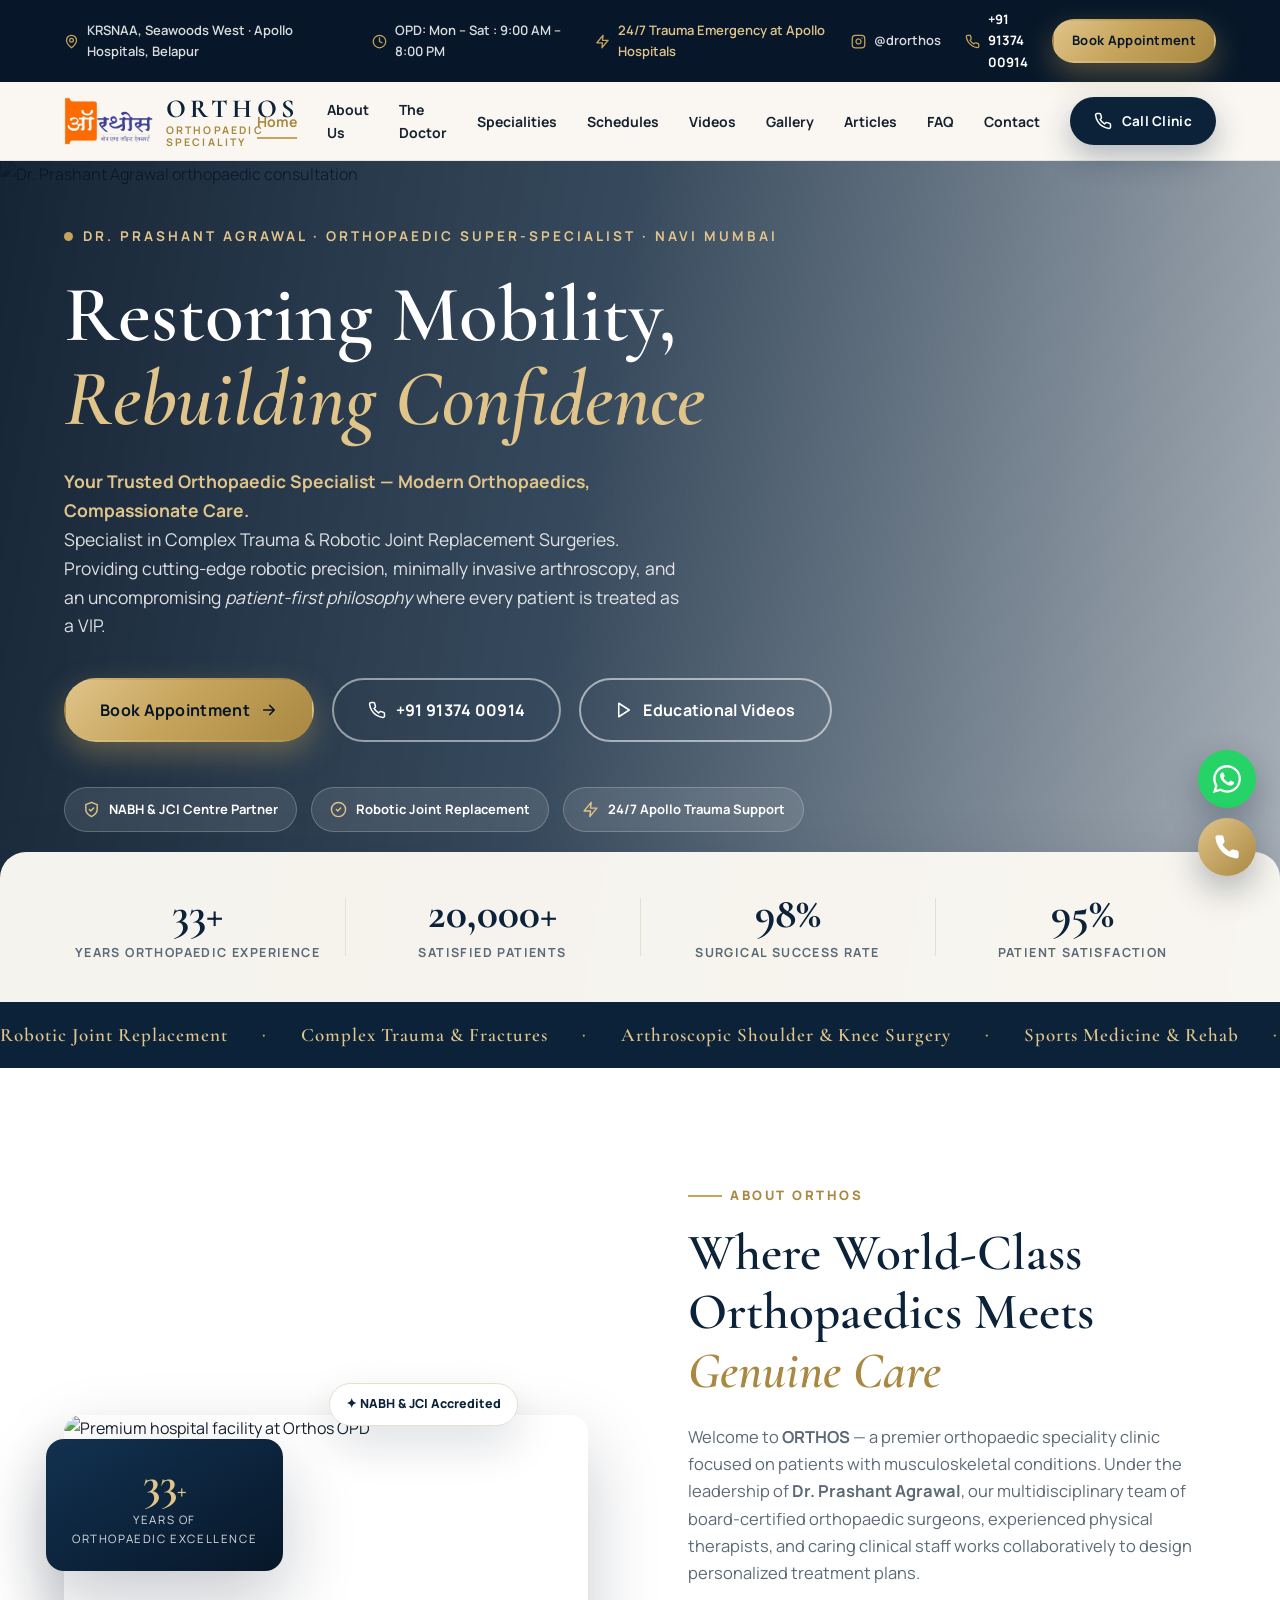
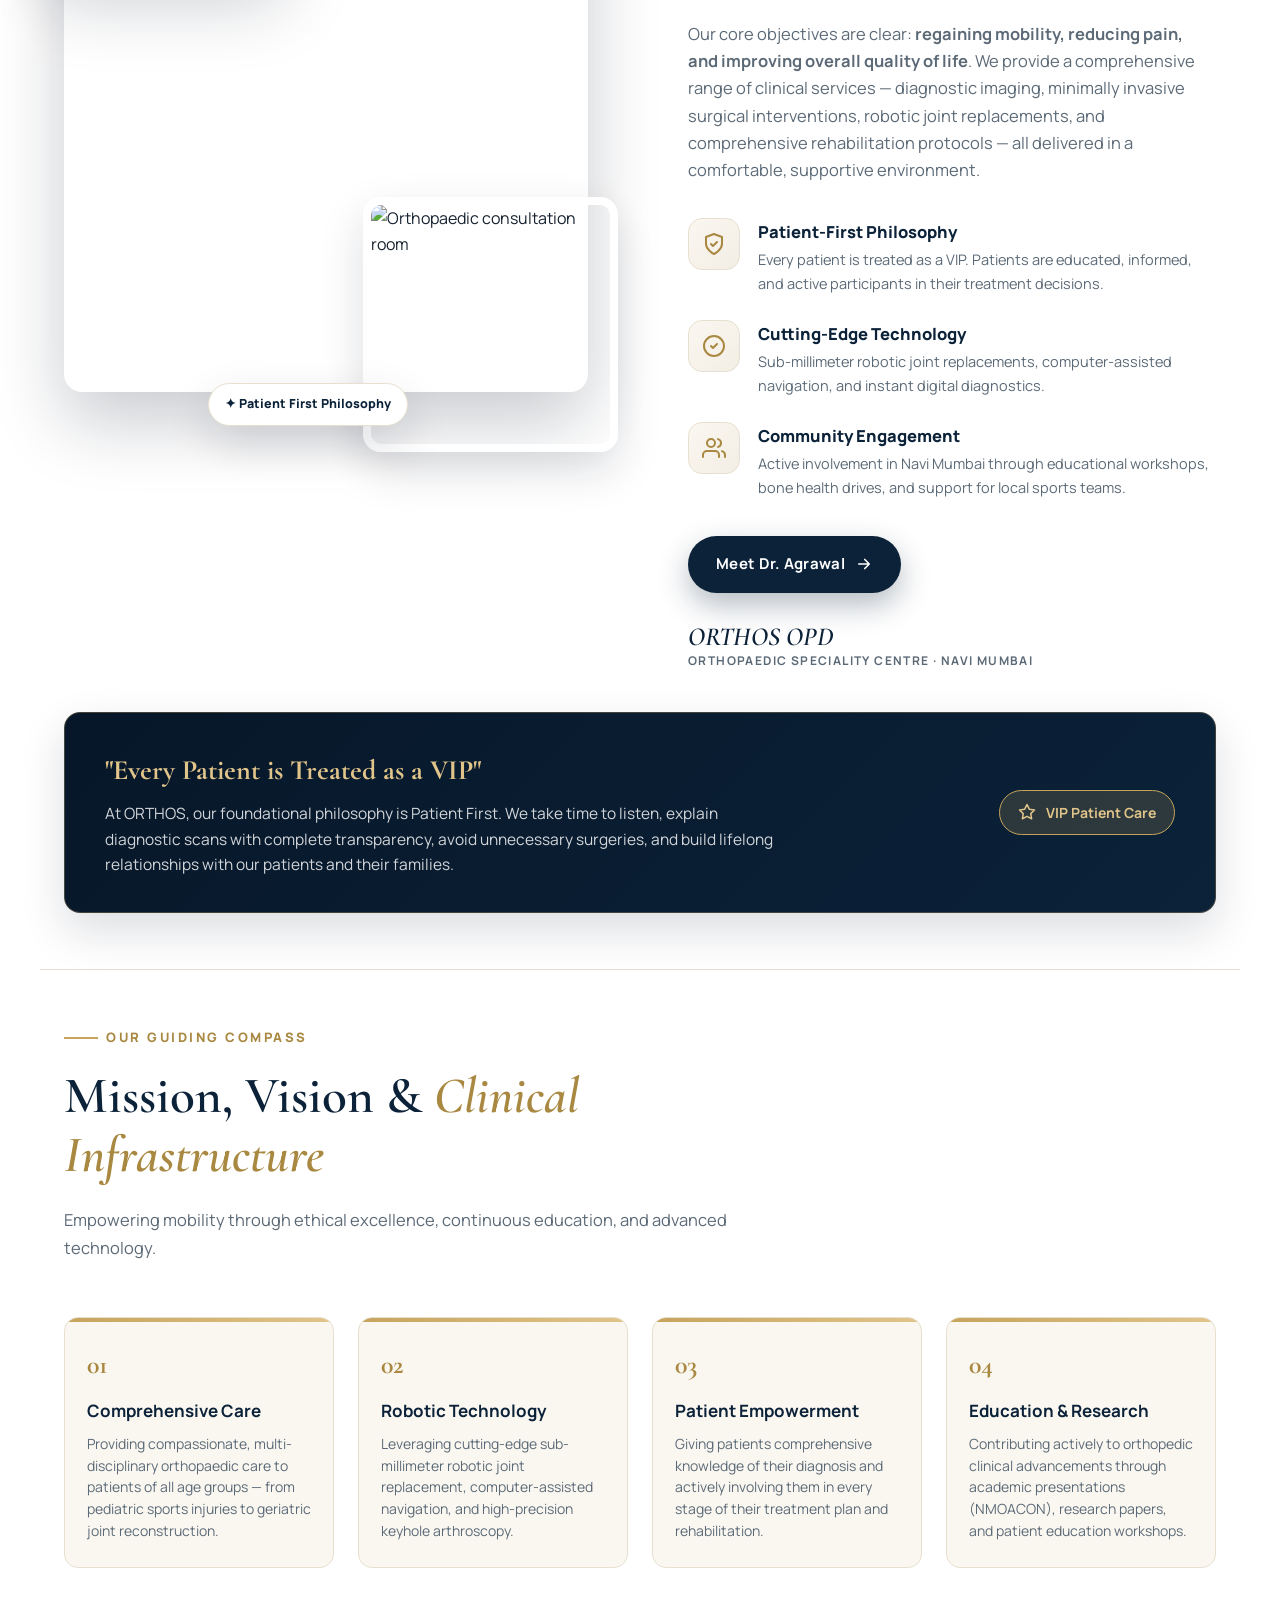
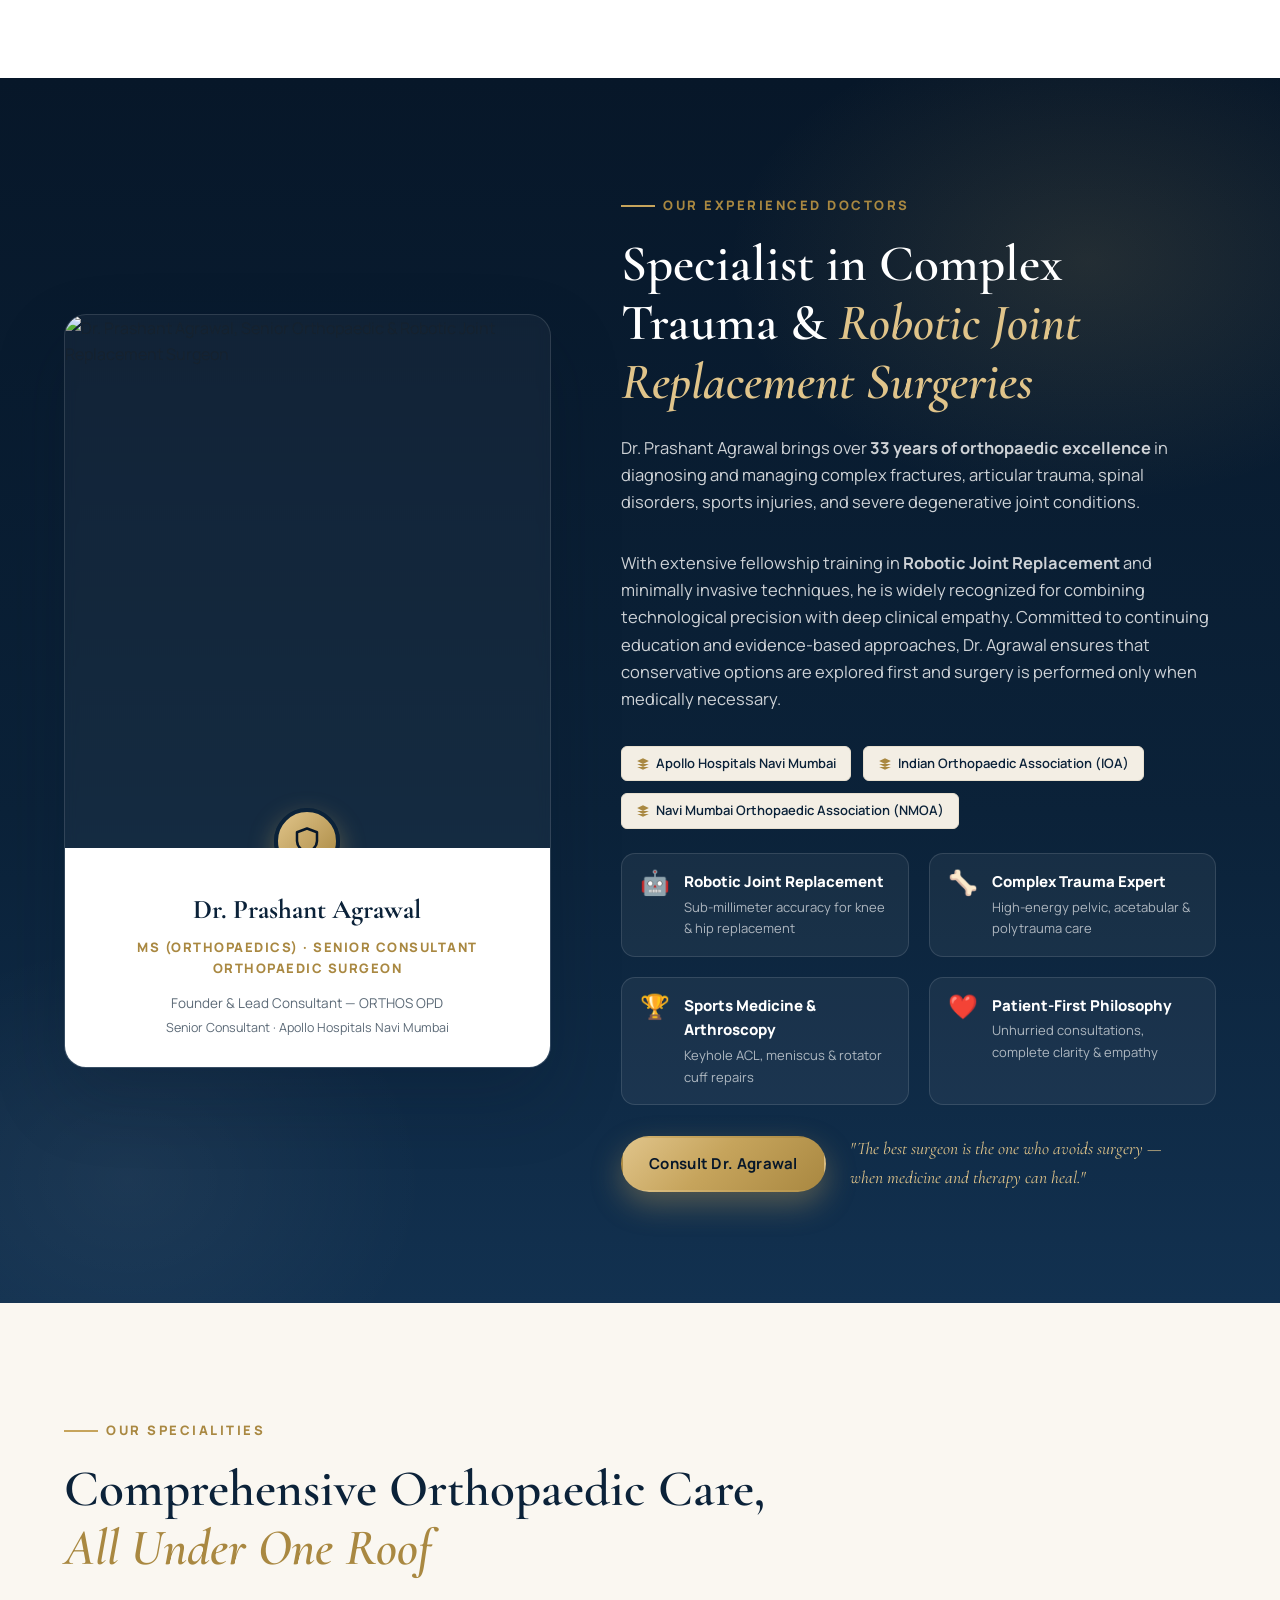
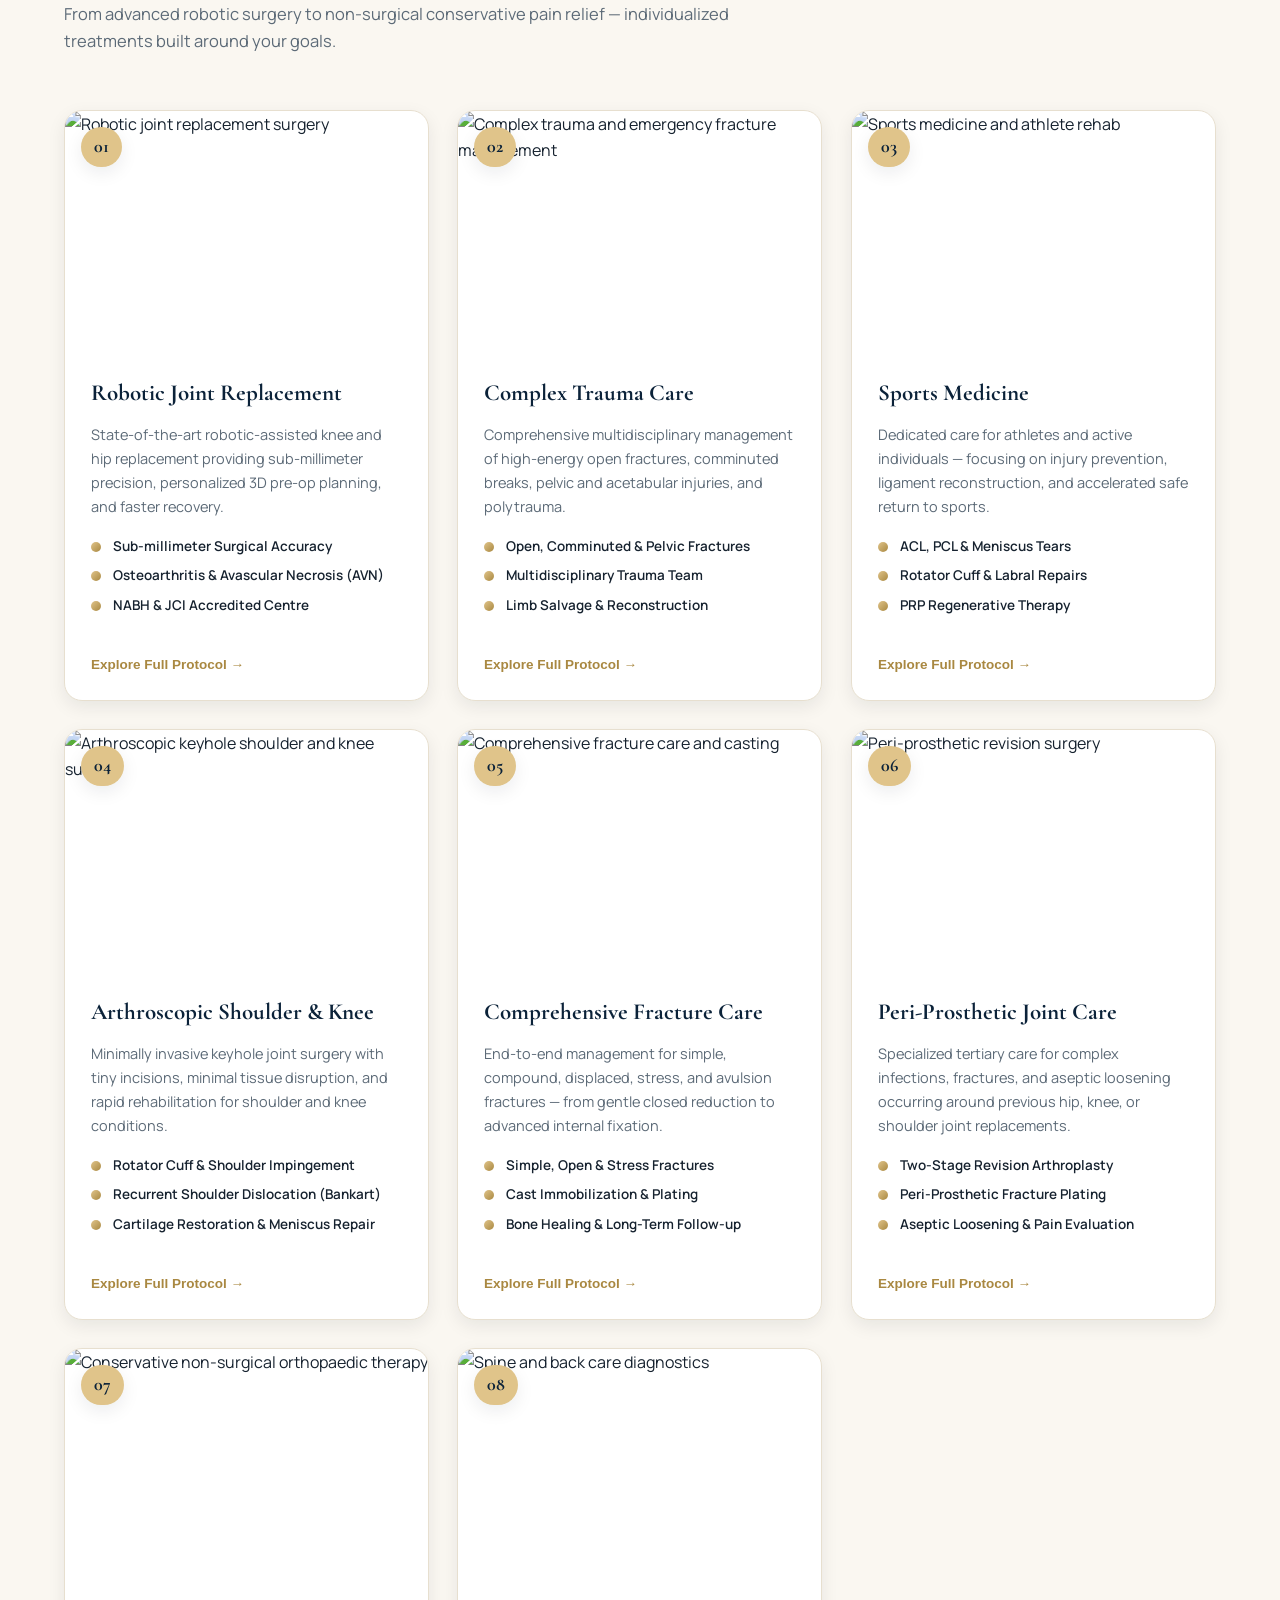
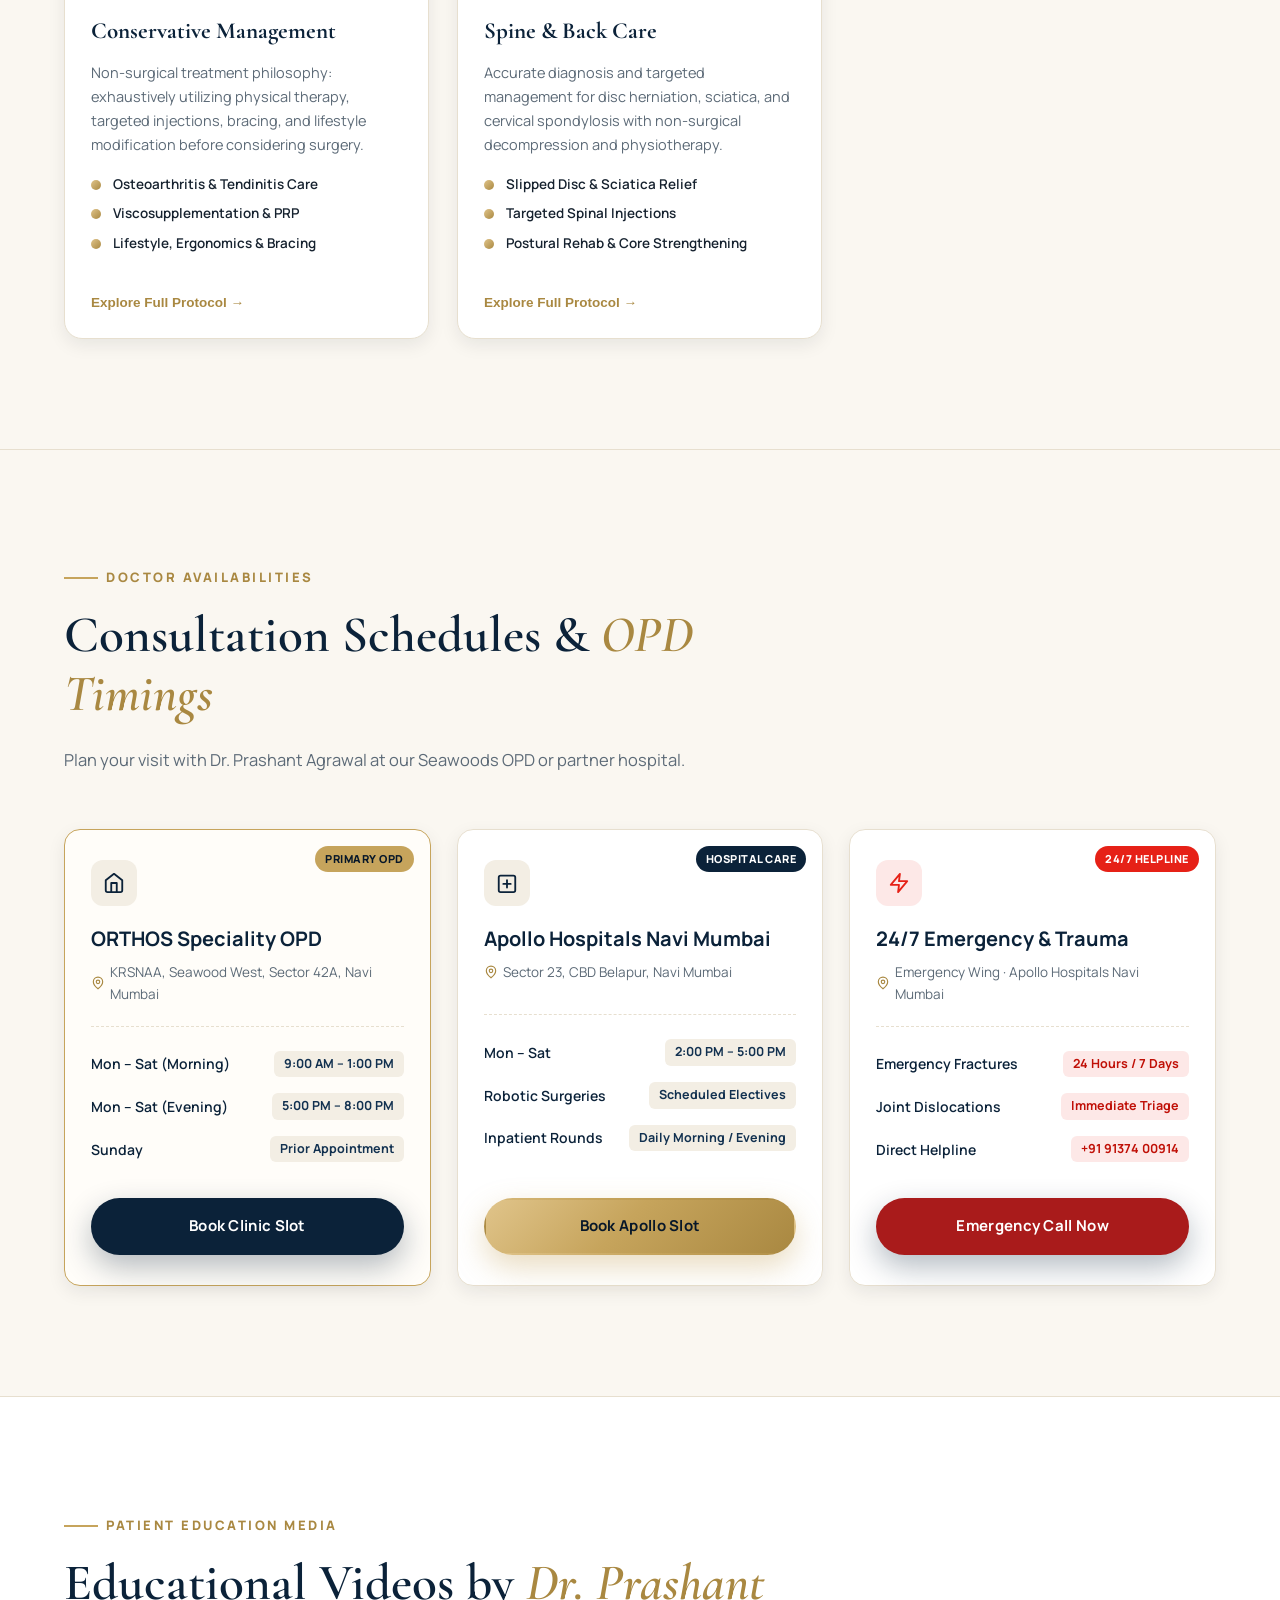
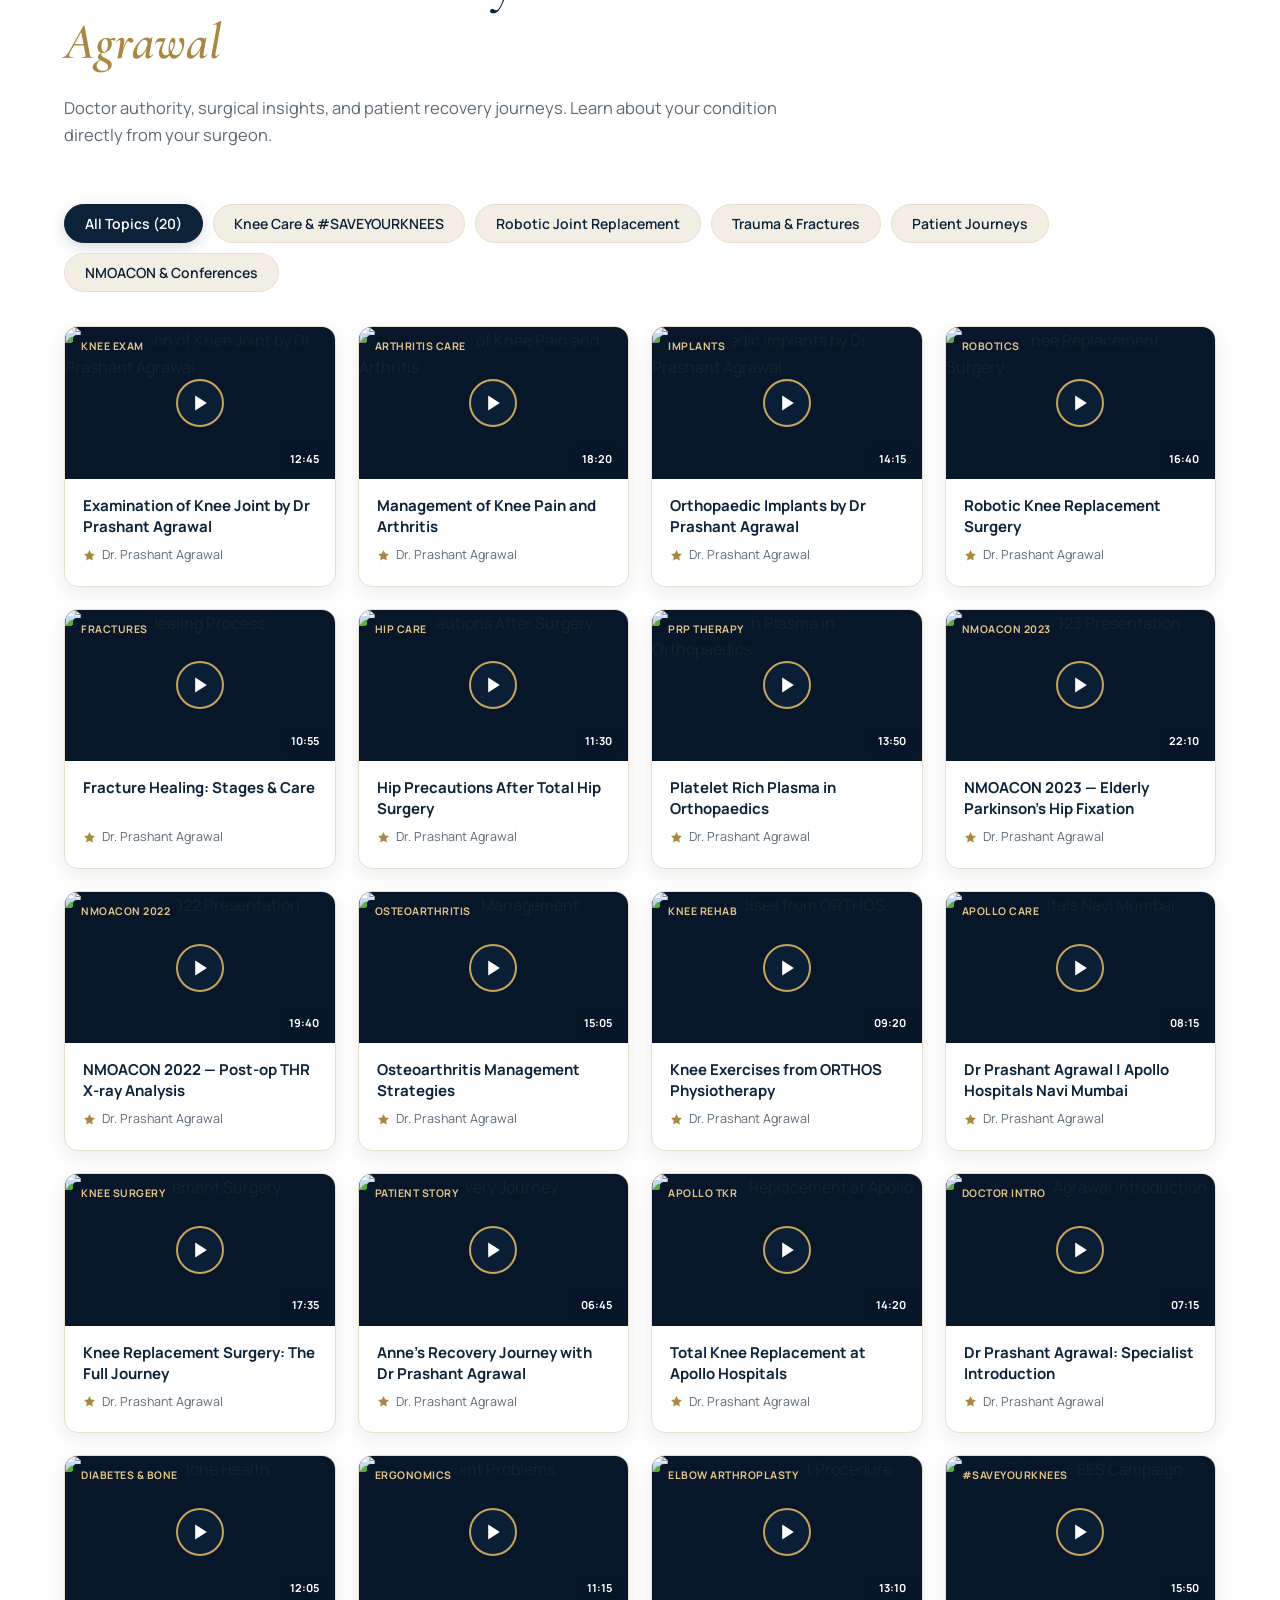
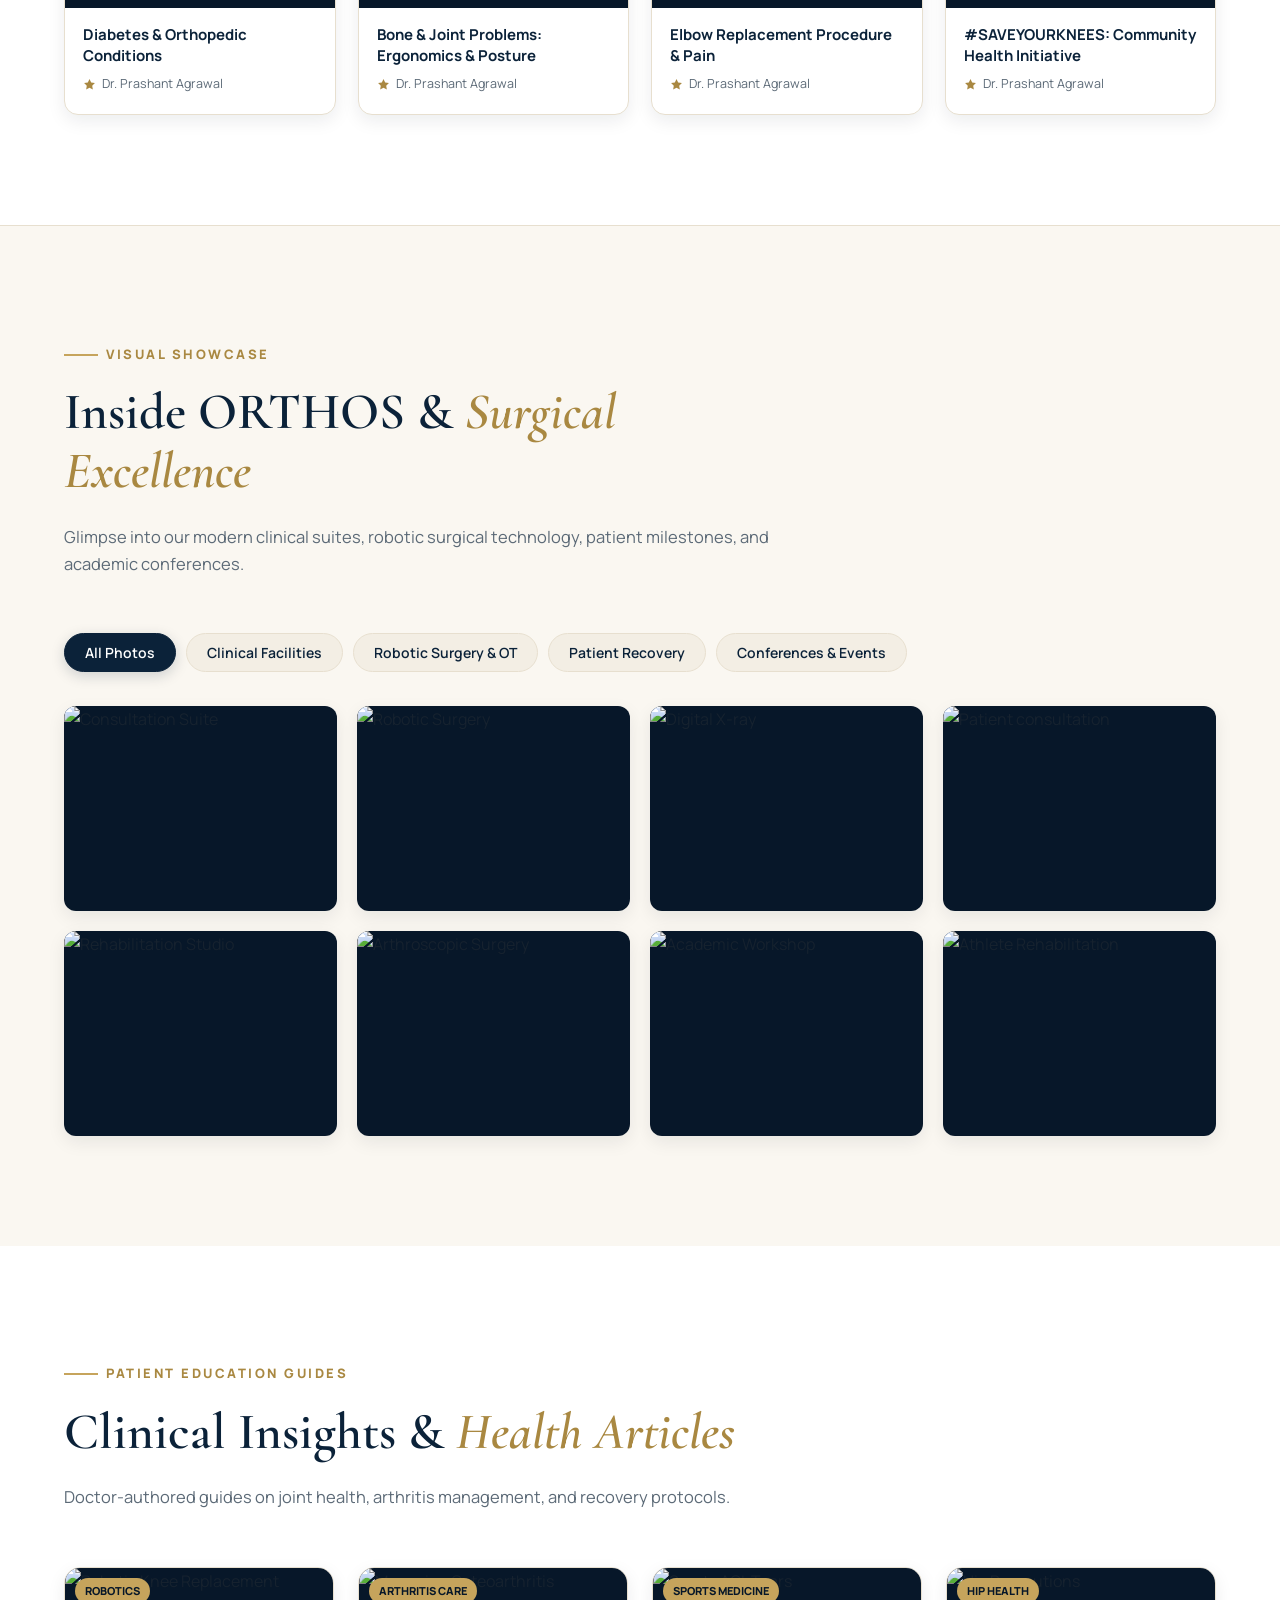
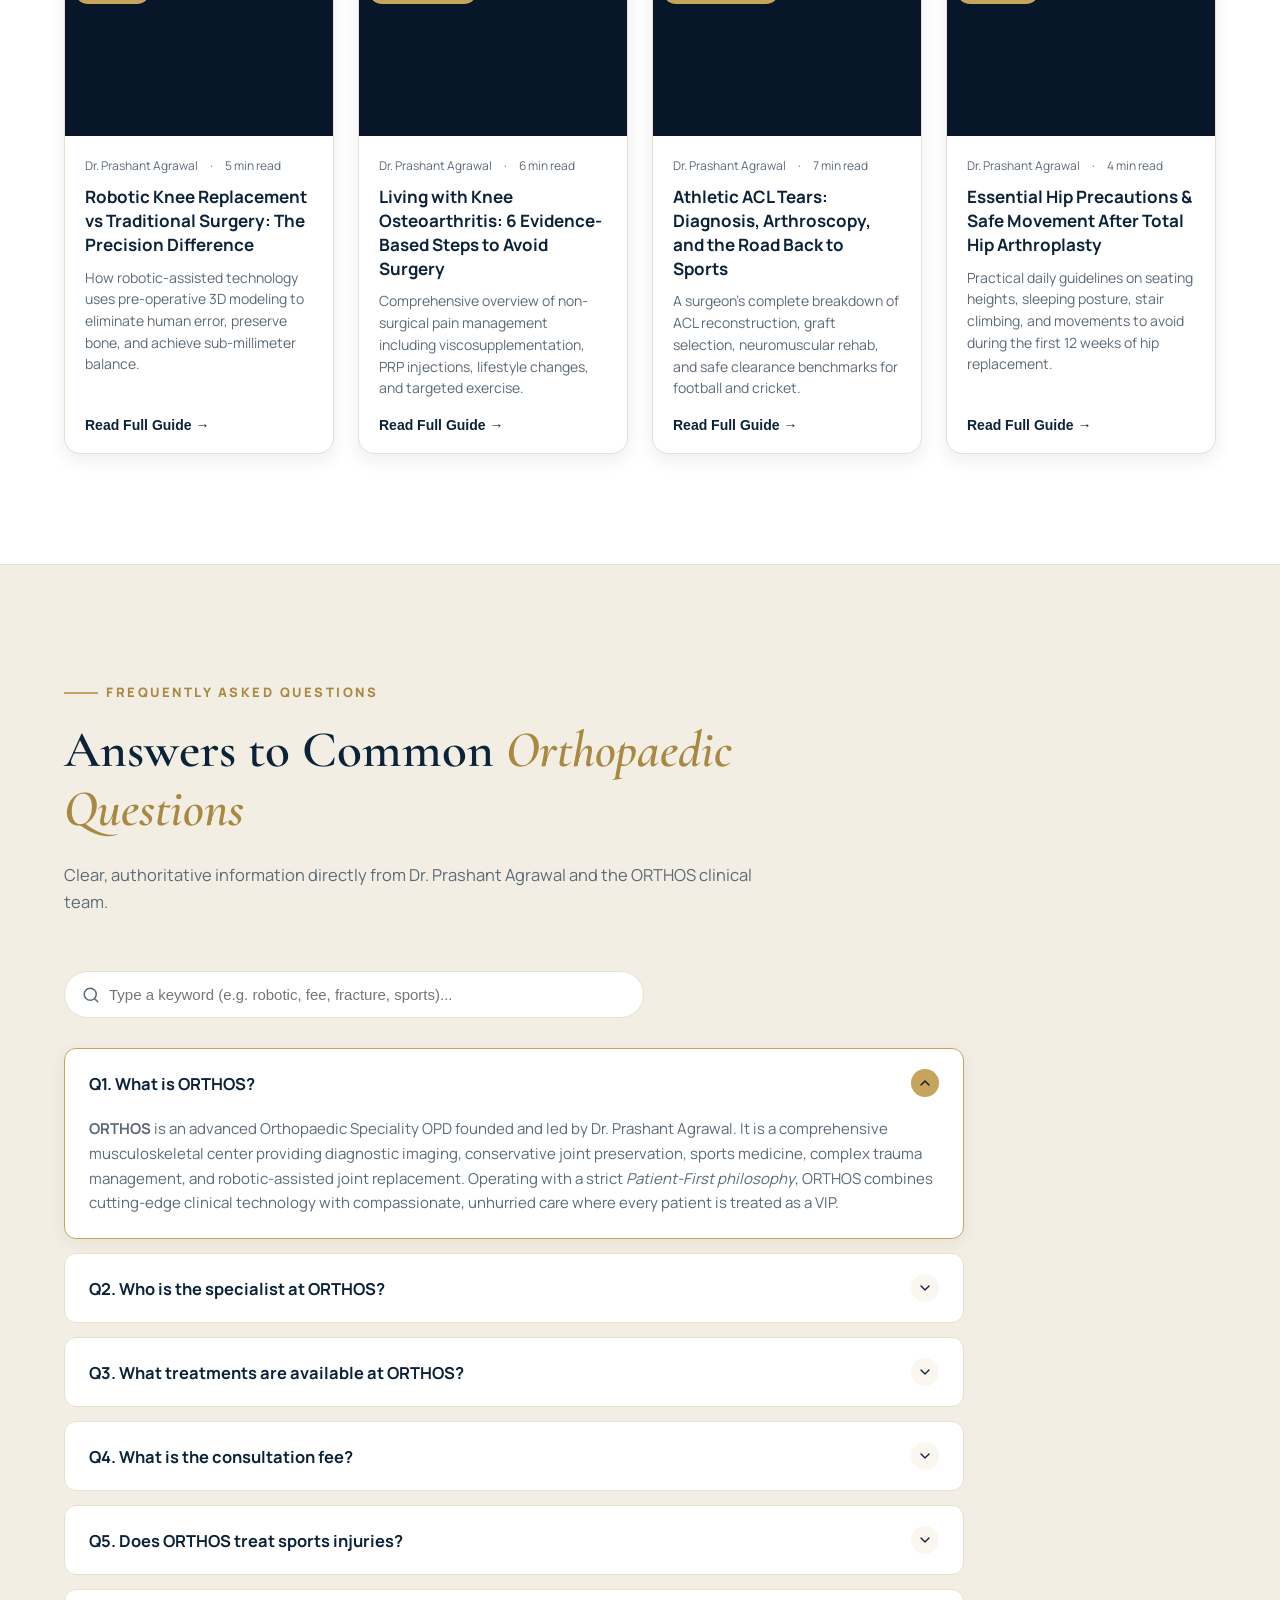
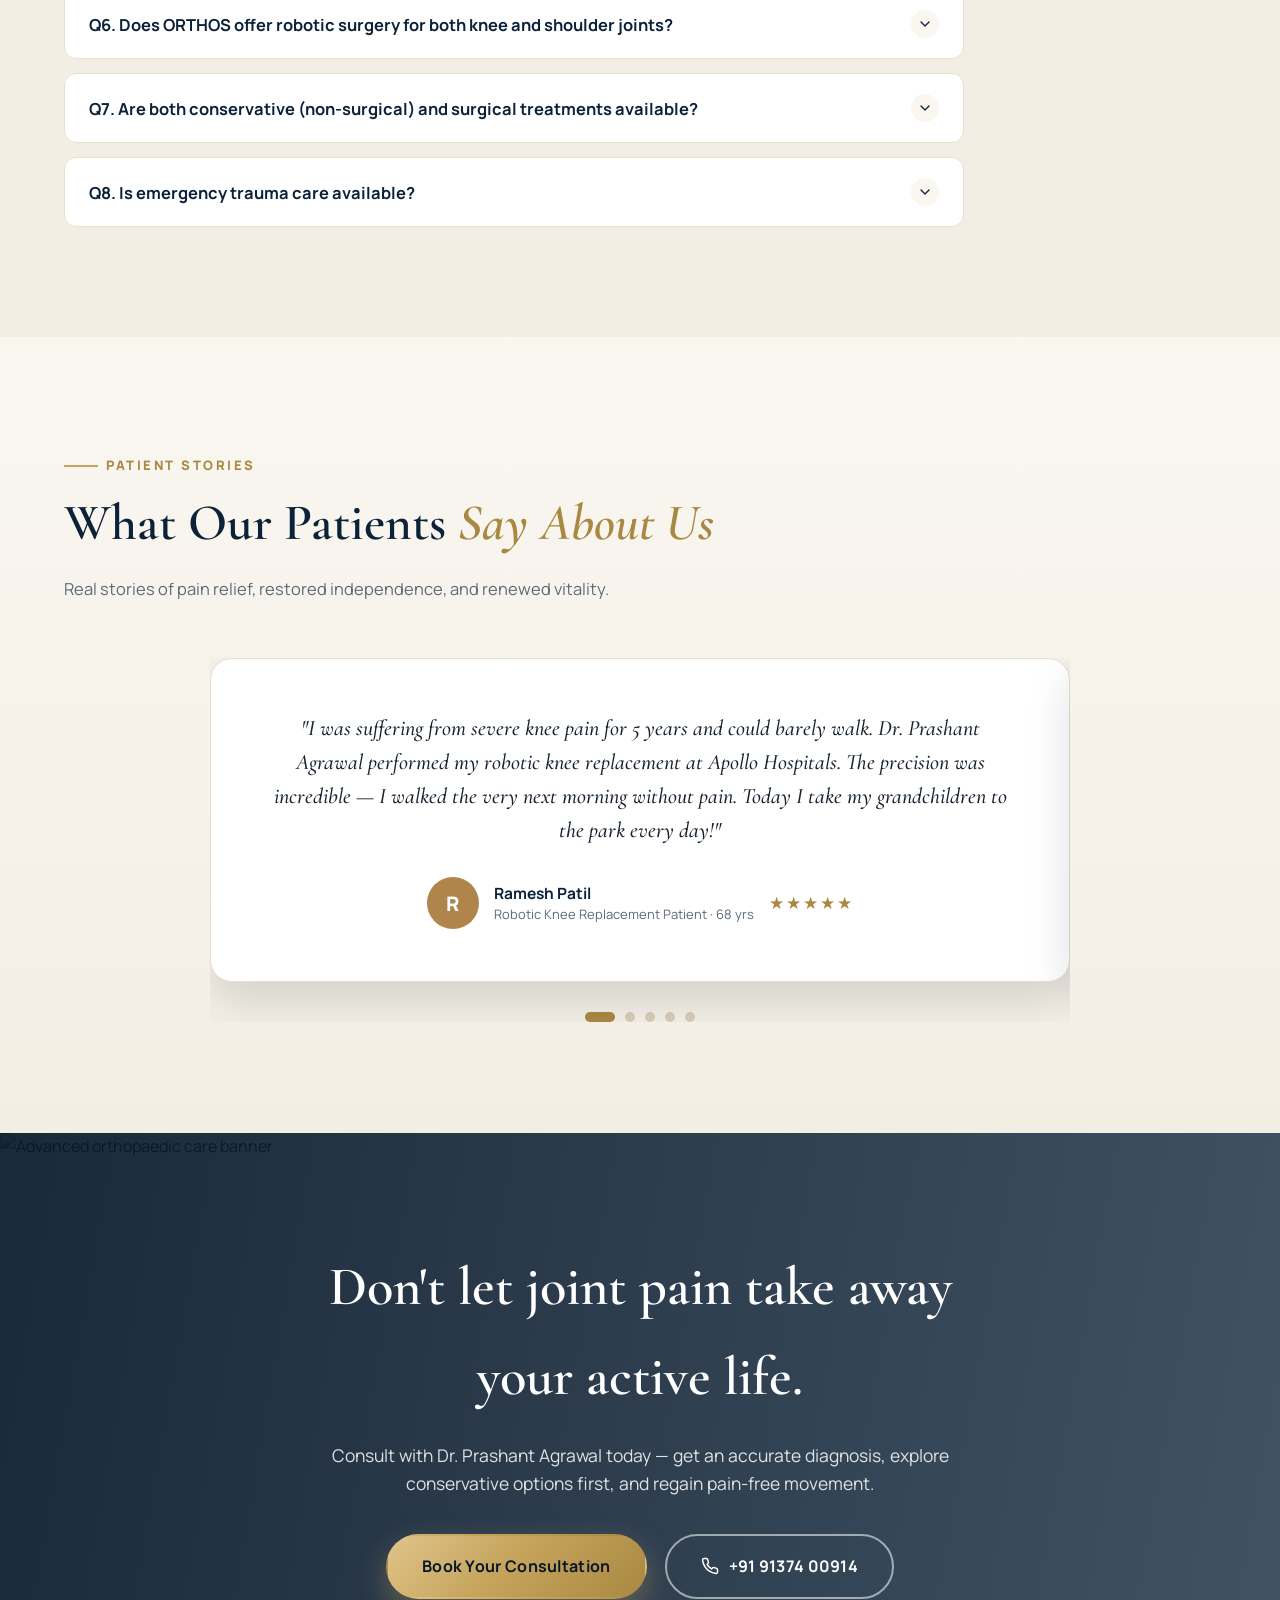
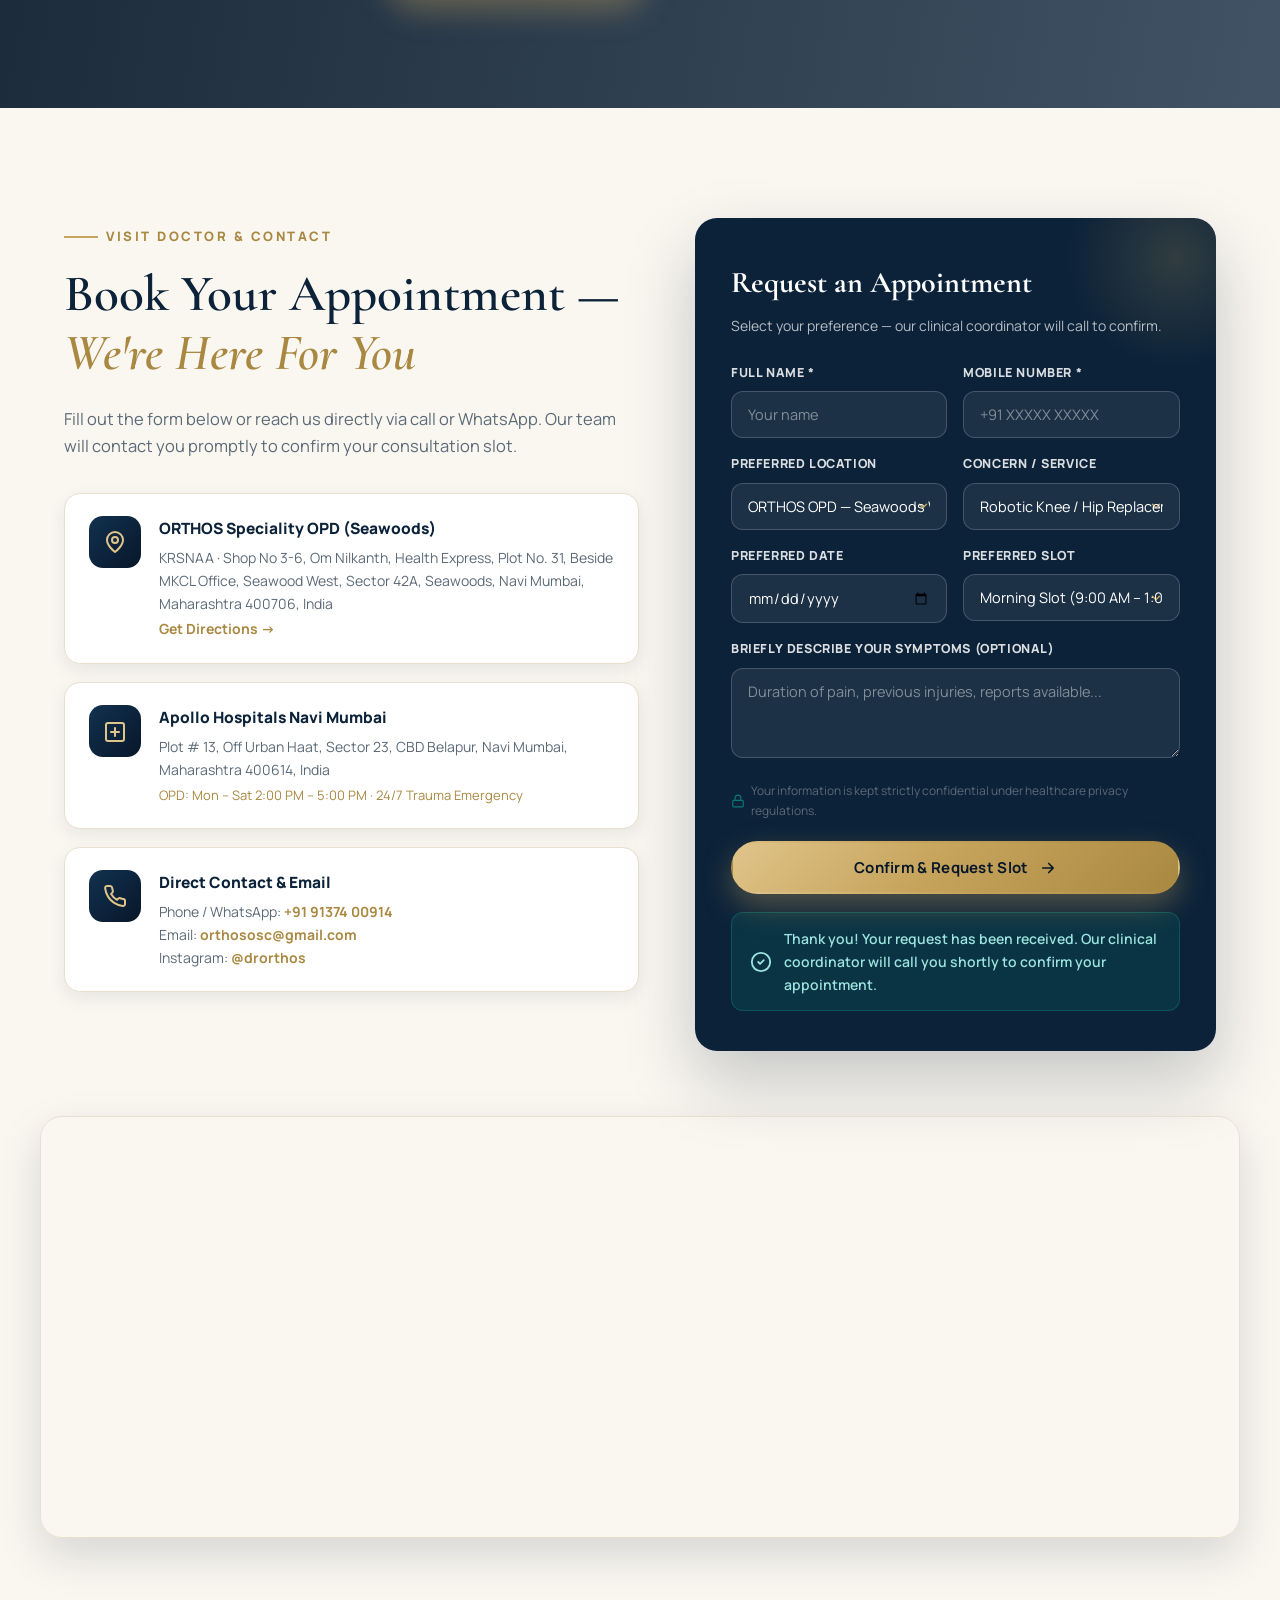
==== commit ed94cc88: "Add comprehensive DocOrthos content: Dr. Prashant Agrawal profile, robotic surgery, schedules, educa" ====
--- a/index.html
+++ b/index.html
@@ -4,10 +4,10 @@
   <meta charset="UTF-8" />
   <meta name="viewport" content="width=device-width, initial-scale=1.0" />
   <title>Orthos Orthopaedic Speciality OPD | Dr. Prashant Agrawal — Seawoods, Navi Mumbai</title>
-  <meta name="description" content="Orthos Orthopaedic Speciality OPD by Dr. Prashant Agrawal — advanced orthopaedic care, joint replacement, sports injury and arthroscopy in Seawoods, Navi Mumbai. Call 9137400914." />
-  <meta name="keywords" content="orthopaedic doctor Seawoods, joint replacement Navi Mumbai, Dr Prashant Agrawal, arthroscopy, sports injury, Orthos OPD" />
+  <meta name="description" content="DocOrthos — Orthos Orthopaedic Speciality OPD by Dr. Prashant Agrawal. Specialist in Complex Trauma & Robotic Joint Replacement. Seawoods & Apollo Hospitals Navi Mumbai. Call +91 91374 00914." />
+  <meta name="keywords" content="Dr Prashant Agrawal, Orthos OPD, robotic knee replacement Navi Mumbai, orthopaedic doctor Seawoods, complex trauma surgeon, sports injuries, arthroscopy, Apollo Hospitals Navi Mumbai, joint pain clinic" />
   <meta property="og:title" content="Orthos Orthopaedic Speciality OPD | Dr. Prashant Agrawal" />
-  <meta property="og:description" content="Advanced orthopaedic care, joint replacement & sports injury treatment in Seawoods, Navi Mumbai." />
+  <meta property="og:description" content="Advanced orthopaedic care, robotic joint replacement, complex trauma & sports injury treatment in Seawoods & Apollo Hospitals, Navi Mumbai." />
   <meta property="og:type" content="website" />
   <link rel="preconnect" href="https://fonts.googleapis.com" />
   <link rel="preconnect" href="https://fonts.gstatic.com" crossorigin />
@@ -23,22 +23,27 @@
       <div class="topbar-left">
         <span class="topbar-item">
           <svg viewBox="0 0 24 24" fill="none" stroke="currentColor" stroke-width="2" stroke-linecap="round" stroke-linejoin="round"><path d="M20 10c0 6-8 12-8 12s-8-6-8-12a8 8 0 1 1 16 0Z"/><circle cx="12" cy="10" r="3"/></svg>
-          KRSNAA, Seawoods, Navi Mumbai
+          KRSNAA, Seawoods West · Apollo Hospitals, Belapur
         </span>
         <span class="topbar-item topbar-hide-sm">
-          <svg viewBox="0 0 24 24" fill="none" stroke="currentColor" stroke-width="2" stroke-linecap="round" stroke-linejoin="round"><rect x="2" y="5" width="20" height="14" rx="3"/><path d="M2 8l10 6 10-6"/></svg>
-          Mon – Sat : 9:00 AM – 8:00 PM
+          <svg viewBox="0 0 24 24" fill="none" stroke="currentColor" stroke-width="2" stroke-linecap="round" stroke-linejoin="round"><circle cx="12" cy="12" r="10"/><path d="M12 6v6l4 2"/></svg>
+          OPD: Mon – Sat : 9:00 AM – 8:00 PM
         </span>
+        <span class="topbar-item topbar-hide-sm" style="color:var(--gold-light);">
+          <svg viewBox="0 0 24 24" fill="none" stroke="currentColor" stroke-width="2" stroke-linecap="round" stroke-linejoin="round"><polygon points="13 2 3 14 12 14 11 22 21 10 12 10 13 2"/></svg>
+          24/7 Trauma Emergency at Apollo Hospitals
+        </span>
       </div>
       <div class="topbar-right">
+        <a href="https://instagram.com/drorthos" target="_blank" rel="noopener" class="topbar-item" title="Follow Dr. Prashant Agrawal on Instagram">
+          <svg viewBox="0 0 24 24" fill="none" stroke="currentColor" stroke-width="2" stroke-linecap="round" stroke-linejoin="round"><rect x="2" y="2" width="20" height="20" rx="5" ry="5"/><path d="M16 11.37A4 4 0 1 1 12.63 8 4 4 0 0 1 16 11.37z"/><line x1="17.5" y1="6.5" x2="17.51" y2="6.5"/></svg>
+          <span>@drorthos</span>
+        </a>
         <a href="tel:+919137400914" class="topbar-item topbar-phone">
           <svg viewBox="0 0 24 24" fill="none" stroke="currentColor" stroke-width="2" stroke-linecap="round" stroke-linejoin="round"><path d="M22 16.92v3a2 2 0 0 1-2.18 2 19.79 19.79 0 0 1-8.63-3.07 19.5 19.5 0 0 1-6-6 19.79 19.79 0 0 1-3.07-8.67A2 2 0 0 1 4.11 2h3a2 2 0 0 1 2 1.72c.13.96.36 1.9.7 2.81a2 2 0 0 1-.45 2.11L8.09 9.91a16 16 0 0 0 6 6l1.27-1.27a2 2 0 0 1 2.11-.45c.91.34 1.85.57 2.81.7A2 2 0 0 1 22 16.92Z"/></svg>
           +91 91374 00914
         </a>
-        <a href="https://wa.me/919137400914" target="_blank" rel="noopener" class="btn btn-gold btn-xs topbar-cta">
-          <svg viewBox="0 0 24 24" fill="currentColor"><path d="M17.47 14.38c-.3-.15-1.76-.87-2.03-.97-.27-.1-.47-.15-.67.15-.2.3-.77.97-.94 1.17-.17.2-.35.22-.64.07-.3-.15-1.26-.46-2.4-1.48-.88-.79-1.48-1.76-1.65-2.06-.17-.3-.02-.46.13-.6.13-.14.3-.35.45-.52.15-.17.2-.3.3-.5.1-.2.05-.37-.02-.52-.08-.15-.67-1.62-.92-2.22-.24-.58-.49-.5-.67-.51h-.57c-.2 0-.52.07-.8.37-.27.3-1.04 1.02-1.04 2.5s1.07 2.9 1.22 3.1c.15.2 2.1 3.2 5.08 4.49.71.3 1.26.49 1.7.62.71.23 1.36.2 1.87.12.57-.09 1.76-.72 2-1.42.25-.7.25-1.29.18-1.42-.08-.13-.28-.2-.57-.35ZM12.05 21.79h-.02a9.84 9.84 0 0 1-5.01-1.37l-.36-.21-3.73.98 1-3.63-.23-.37a9.82 9.82 0 0 1-1.51-5.25c0-5.44 4.43-9.86 9.88-9.86 2.64 0 5.12 1.03 6.98 2.9a9.82 9.82 0 0 1 2.9 6.98c0 5.44-4.44 9.86-9.9 9.86Zm8.24-18.1A11.8 11.8 0 0 0 12.04 0C5.5 0 .16 5.34.16 11.9c0 2.1.55 4.14 1.6 5.95L0 24l6.3-1.65a11.9 11.9 0 0 0 5.72 1.46h.01c6.53 0 11.87-5.34 11.87-11.9 0-3.18-1.24-6.17-3.49-8.42Z"/></svg>
-          Book Appointment
-        </a>
+        <a href="#contact" class="btn btn-gold btn-xs topbar-cta">Book Appointment</a>
       </div>
     </div>
   </div>
@@ -58,9 +63,11 @@
         <a href="#about" class="nav-link">About Us</a>
         <a href="#doctor" class="nav-link">The Doctor</a>
         <a href="#services" class="nav-link">Specialities</a>
-        <a href="#why" class="nav-link">Why Orthos</a>
-        <a href="#facilities" class="nav-link">Facilities</a>
-        <a href="#testimonials" class="nav-link">Testimonials</a>
+        <a href="#schedule" class="nav-link">Schedules</a>
+        <a href="#videos" class="nav-link">Videos</a>
+        <a href="#gallery" class="nav-link">Gallery</a>
+        <a href="#blogs" class="nav-link">Articles</a>
+        <a href="#faq" class="nav-link">FAQ</a>
         <a href="#contact" class="nav-link">Contact</a>
         <a href="tel:+919137400914" class="btn btn-navy nav-cta">
           <svg viewBox="0 0 24 24" fill="none" stroke="currentColor" stroke-width="2" stroke-linecap="round" stroke-linejoin="round"><path d="M22 16.92v3a2 2 0 0 1-2.18 2 19.79 19.79 0 0 1-8.63-3.07 19.5 19.5 0 0 1-6-6 19.79 19.79 0 0 1-3.07-8.67A2 2 0 0 1 4.11 2h3a2 2 0 0 1 2 1.72c.13.96.36 1.9.7 2.81a2 2 0 0 1-.45 2.11L8.09 9.91a16 16 0 0 0 6 6l1.27-1.27a2 2 0 0 1 2.11-.45c.91.34 1.85.57 2.81.7A2 2 0 0 1 22 16.92Z"/></svg>
@@ -77,21 +84,21 @@
   <!-- ======================= HERO ======================= -->
   <section class="hero" id="home">
     <div class="hero-media">
-      <img src="https://images.unsplash.com/photo-1576091160399-112ba8d25d1d?q=80&w=2200&auto=format&fit=crop" alt="Orthopaedic doctor consulting patient" class="hero-img" />
+      <img src="https://images.unsplash.com/photo-1576091160399-112ba8d25d1d?q=80&w=2200&auto=format&fit=crop" alt="Dr. Prashant Agrawal orthopaedic consultation" class="hero-img" />
       <div class="hero-overlay"></div>
     </div>
     <div class="container hero-inner">
       <div class="hero-content">
-        <span class="eyebrow reveal"><span class="dot"></span> Orthopaedic Super-Speciality OPD · Seawoods</span>
+        <span class="eyebrow reveal"><span class="dot"></span> Dr. Prashant Agrawal · Orthopaedic Super-Specialist · Navi Mumbai</span>
         <h1 class="hero-title reveal" style="--d:.1s">
-          Advanced <em>Orthopaedic Care</em>,<br />Restoring Movement &amp; Life
+          Restoring Mobility,<br /><em>Rebuilding Confidence</em>
         </h1>
         <p class="hero-text reveal" style="--d:.2s">
-          Comprehensive diagnosis and treatment of bones, joints, spine, muscles and sports injuries —
-          led by <strong>Dr. Prashant Agrawal</strong> with a patient-first philosophy of precision, transparency and healing.
+          <strong>Your Trusted Orthopaedic Specialist — Modern Orthopaedics, Compassionate Care.</strong><br />
+          Specialist in Complex Trauma &amp; Robotic Joint Replacement Surgeries. Providing cutting-edge robotic precision, minimally invasive arthroscopy, and an uncompromising <em>patient-first philosophy</em> where every patient is treated as a VIP.
         </p>
         <div class="hero-cta reveal" style="--d:.3s">
-          <a href="https://wa.me/919137400914?text=Hello%2C%20I%20would%20like%20to%20book%20an%20appointment%20at%20Orthos%20OPD." target="_blank" rel="noopener" class="btn btn-gold btn-lg">
+          <a href="#contact" class="btn btn-gold btn-lg">
             Book Appointment
             <svg viewBox="0 0 24 24" fill="none" stroke="currentColor" stroke-width="2.2" stroke-linecap="round" stroke-linejoin="round"><path d="M5 12h14M13 6l6 6-6 6"/></svg>
           </a>
@@ -99,20 +106,24 @@
             <svg viewBox="0 0 24 24" fill="none" stroke="currentColor" stroke-width="2" stroke-linecap="round" stroke-linejoin="round"><path d="M22 16.92v3a2 2 0 0 1-2.18 2 19.79 19.79 0 0 1-8.63-3.07 19.5 19.5 0 0 1-6-6 19.79 19.79 0 0 1-3.07-8.67A2 2 0 0 1 4.11 2h3a2 2 0 0 1 2 1.72c.13.96.36 1.9.7 2.81a2 2 0 0 1-.45 2.11L8.09 9.91a16 16 0 0 0 6 6l1.27-1.27a2 2 0 0 1 2.11-.45c.91.34 1.85.57 2.81.7A2 2 0 0 1 22 16.92Z"/></svg>
             +91 91374 00914
           </a>
+          <a href="#videos" class="btn btn-ghost-light btn-lg">
+            <svg viewBox="0 0 24 24" fill="none" stroke="currentColor" stroke-width="2" stroke-linecap="round" stroke-linejoin="round"><polygon points="5 3 19 12 5 21 5 3"/></svg>
+            Educational Videos
+          </a>
         </div>
         <div class="hero-badges reveal" style="--d:.4s">
-          <span class="badge"><svg viewBox="0 0 24 24" fill="none" stroke="currentColor" stroke-width="2" stroke-linecap="round" stroke-linejoin="round"><path d="M12 22s8-4 8-10V5l-8-3-8 3v7c0 6 8 10 8 10Z"/><path d="m9 12 2 2 4-4"/></svg> 25+ Years Expertise</span>
-          <span class="badge"><svg viewBox="0 0 24 24" fill="none" stroke="currentColor" stroke-width="2" stroke-linecap="round" stroke-linejoin="round"><path d="M20 6 9 17l-5-5"/></svg> Joint Replacement Specialist</span>
-          <span class="badge"><svg viewBox="0 0 24 24" fill="none" stroke="currentColor" stroke-width="2" stroke-linecap="round" stroke-linejoin="round"><path d="M3 12a9 9 0 1 0 18 0 9 9 0 1 0-18 0"/><path d="M12 8v5l3 2"/></svg> Same-Day Appointments</span>
+          <span class="badge"><svg viewBox="0 0 24 24" fill="none" stroke="currentColor" stroke-width="2" stroke-linecap="round" stroke-linejoin="round"><path d="M12 22s8-4 8-10V5l-8-3-8 3v7c0 6 8 10 8 10Z"/><path d="m9 12 2 2 4-4"/></svg> NABH &amp; JCI Centre Partner</span>
+          <span class="badge"><svg viewBox="0 0 24 24" fill="none" stroke="currentColor" stroke-width="2" stroke-linecap="round" stroke-linejoin="round"><circle cx="12" cy="12" r="10"/><path d="m9 12 2 2 4-4"/></svg> Robotic Joint Replacement</span>
+          <span class="badge"><svg viewBox="0 0 24 24" fill="none" stroke="currentColor" stroke-width="2" stroke-linecap="round" stroke-linejoin="round"><polygon points="13 2 3 14 12 14 11 22 21 10 12 10 13 2"/></svg> 24/7 Apollo Trauma Support</span>
         </div>
       </div>
     </div>
     <div class="hero-stats">
       <div class="container stats-grid">
-        <div class="stat reveal"><span class="stat-num" data-count="15000" data-suffix="+">0</span><span class="stat-label">Patients Treated</span></div>
-        <div class="stat reveal" style="--d:.1s"><span class="stat-num" data-count="25" data-suffix="+">0</span><span class="stat-label">Years of Experience</span></div>
-        <div class="stat reveal" style="--d:.2s"><span class="stat-num" data-count="5000" data-suffix="+">0</span><span class="stat-label">Surgeries Performed</span></div>
-        <div class="stat reveal" style="--d:.3s"><span class="stat-num" data-count="98" data-suffix="%">0</span><span class="stat-label">Patient Satisfaction</span></div>
+        <div class="stat reveal"><span class="stat-num" data-count="33" data-suffix="+">0</span><span class="stat-label">Years Orthopaedic Experience</span></div>
+        <div class="stat reveal" style="--d:.1s"><span class="stat-num" data-count="20000" data-suffix="+">0</span><span class="stat-label">Satisfied Patients</span></div>
+        <div class="stat reveal" style="--d:.2s"><span class="stat-num" data-count="98" data-suffix="%">0</span><span class="stat-label">Surgical Success Rate</span></div>
+        <div class="stat reveal" style="--d:.3s"><span class="stat-num" data-count="95" data-suffix="%">0</span><span class="stat-label">Patient Satisfaction</span></div>
       </div>
     </div>
   </section>
@@ -120,26 +131,28 @@
   <!-- ======================= MARQUEE / TRUST ======================= -->
   <div class="marquee">
     <div class="marquee-track">
-      <span>Joint Replacement</span><span class="sep">◆</span>
-      <span>Arthroscopy</span><span class="sep">◆</span>
-      <span>Sports Injuries</span><span class="sep">◆</span>
-      <span>Spine Care</span><span class="sep">◆</span>
-      <span>Trauma &amp; Fractures</span><span class="sep">◆</span>
-      <span>Knee Pain Clinic</span><span class="sep">◆</span>
-      <span>Arthritis Management</span><span class="sep">◆</span>
-      <span>Physiotherapy</span><span class="sep">◆</span>
-      <span>Joint Replacement</span><span class="sep">◆</span>
-      <span>Arthroscopy</span><span class="sep">◆</span>
-      <span>Sports Injuries</span><span class="sep">◆</span>
-      <span>Spine Care</span><span class="sep">◆</span>
-      <span>Trauma &amp; Fractures</span><span class="sep">◆</span>
-      <span>Knee Pain Clinic</span><span class="sep">◆</span>
-      <span>Arthritis Management</span><span class="sep">◆</span>
-      <span>Physiotherapy</span><span class="sep">◆</span>
+      <span>Robotic Joint Replacement</span><span class="sep">◆</span>
+      <span>Complex Trauma &amp; Fractures</span><span class="sep">◆</span>
+      <span>Arthroscopic Shoulder &amp; Knee Surgery</span><span class="sep">◆</span>
+      <span>Sports Medicine &amp; Rehab</span><span class="sep">◆</span>
+      <span>Peri-Prosthetic Infections &amp; Revisions</span><span class="sep">◆</span>
+      <span>Conservative Non-Surgical Orthopaedics</span><span class="sep">◆</span>
+      <span>Spine Care &amp; Sciatica</span><span class="sep">◆</span>
+      <span>#SAVEYOURKNEES Initiative</span><span class="sep">◆</span>
+      <span>Apollo Hospitals Navi Mumbai</span><span class="sep">◆</span>
+      <span>Robotic Joint Replacement</span><span class="sep">◆</span>
+      <span>Complex Trauma &amp; Fractures</span><span class="sep">◆</span>
+      <span>Arthroscopic Shoulder &amp; Knee Surgery</span><span class="sep">◆</span>
+      <span>Sports Medicine &amp; Rehab</span><span class="sep">◆</span>
+      <span>Peri-Prosthetic Infections &amp; Revisions</span><span class="sep">◆</span>
+      <span>Conservative Non-Surgical Orthopaedics</span><span class="sep">◆</span>
+      <span>Spine Care &amp; Sciatica</span><span class="sep">◆</span>
+      <span>#SAVEYOURKNEES Initiative</span><span class="sep">◆</span>
+      <span>Apollo Hospitals Navi Mumbai</span><span class="sep">◆</span>
     </div>
   </div>
 
-  <!-- ======================= ABOUT ======================= -->
+  <!-- ======================= ABOUT US ======================= -->
   <section class="section about" id="about">
     <div class="container about-grid">
       <div class="about-visual reveal">
@@ -150,253 +163,999 @@
           <img src="https://images.unsplash.com/photo-1576091160550-2173dba999ef?q=80&w=900&auto=format&fit=crop" alt="Orthopaedic consultation room" />
         </div>
         <div class="experience-card">
-          <span class="exp-num">25<span>+</span></span>
+          <span class="exp-num">33<span>+</span></span>
           <span class="exp-label">Years of<br />Orthopaedic Excellence</span>
         </div>
-        <span class="floating-tag tag-1">✦ Trusted Care</span>
-        <span class="floating-tag tag-2">✦ Advanced Tech</span>
+        <span class="floating-tag tag-1">✦ NABH &amp; JCI Accredited</span>
+        <span class="floating-tag tag-2">✦ Patient First Philosophy</span>
       </div>
 
       <div class="about-content">
-        <span class="section-tag reveal">About Orthos OPD</span>
-        <h2 class="section-title reveal">Where World-Class Orthopaedics Meets Genuine Care</h2>
+        <span class="section-tag reveal">About ORTHOS</span>
+        <h2 class="section-title reveal">Where World-Class Orthopaedics Meets <em>Genuine Care</em></h2>
         <p class="section-text reveal" style="--d:.1s">
-          At <strong>Orthos Orthopaedic Speciality OPD</strong>, we believe that every painful joint, every broken bone
-          and every sports injury deserves a specialist who listens first and operates only when truly needed.
-          Our clinic offers complete orthopaedic care — from advanced diagnostics to surgery and rehabilitation — under one roof.
+          Welcome to <strong>ORTHOS</strong> — a premier orthopaedic speciality clinic focused on patients with musculoskeletal conditions. Under the leadership of <strong>Dr. Prashant Agrawal</strong>, our multidisciplinary team of board-certified orthopaedic surgeons, experienced physical therapists, and caring clinical staff works collaboratively to design personalized treatment plans.
+        </p>
+        <p class="section-text reveal" style="--d:.15s">
+          Our core objectives are clear: <strong>regaining mobility, reducing pain, and improving overall quality of life</strong>. We provide a comprehensive range of clinical services — diagnostic imaging, minimally invasive surgical interventions, robotic joint replacements, and comprehensive rehabilitation protocols — all delivered in a comfortable, supportive environment.
         </p>
         <div class="about-features reveal" style="--d:.2s">
           <div class="af-item">
             <span class="af-icon"><svg viewBox="0 0 24 24" fill="none" stroke="currentColor" stroke-width="2" stroke-linecap="round" stroke-linejoin="round"><path d="M12 22s8-4 8-10V5l-8-3-8 3v7c0 6 8 10 8 10Z"/><path d="m9 12 2 2 4-4"/></svg></span>
-            <div><h4>Ethical Treatment</h4><p>Surgery only when medically necessary — honest, transparent advice first.</p></div>
+            <div><h4>Patient-First Philosophy</h4><p>Every patient is treated as a VIP. Patients are educated, informed, and active participants in their treatment decisions.</p></div>
           </div>
           <div class="af-item">
-            <span class="af-icon"><svg viewBox="0 0 24 24" fill="none" stroke="currentColor" stroke-width="2" stroke-linecap="round" stroke-linejoin="round"><rect x="4" y="3" width="16" height="18" rx="2"/><path d="M8 7h8M8 11h8M8 15h5"/></svg></span>
-            <div><h4>Detailed Diagnosis</h4><p>Digital X-Ray, ultrasound &amp; advanced assessment to find the real root cause.</p></div>
+            <span class="af-icon"><svg viewBox="0 0 24 24" fill="none" stroke="currentColor" stroke-width="2" stroke-linecap="round" stroke-linejoin="round"><circle cx="12" cy="12" r="10"/><path d="m9 12 2 2 4-4"/></svg></span>
+            <div><h4>Cutting-Edge Technology</h4><p>Sub-millimeter robotic joint replacements, computer-assisted navigation, and instant digital diagnostics.</p></div>
           </div>
           <div class="af-item">
             <span class="af-icon"><svg viewBox="0 0 24 24" fill="none" stroke="currentColor" stroke-width="2" stroke-linecap="round" stroke-linejoin="round"><path d="M17 21v-2a4 4 0 0 0-4-4H5a4 4 0 0 0-4 4v2"/><circle cx="9" cy="7" r="4"/><path d="M23 21v-2a4 4 0 0 0-3-3.87M16 3.13a4 4 0 0 1 0 7.75"/></svg></span>
-            <div><h4>Patient-First Approach</h4><p>Every treatment plan is personalised around your lifestyle and goals.</p></div>
+            <div><h4>Community Engagement</h4><p>Active involvement in Navi Mumbai through educational workshops, bone health drives, and support for local sports teams.</p></div>
           </div>
         </div>
         <div class="about-cta reveal" style="--d:.3s">
-          <a href="https://wa.me/919137400914" target="_blank" rel="noopener" class="btn btn-navy">Meet Dr. Agrawal <svg viewBox="0 0 24 24" fill="none" stroke="currentColor" stroke-width="2.2" stroke-linecap="round" stroke-linejoin="round"><path d="M5 12h14M13 6l6 6-6 6"/></svg></a>
+          <a href="#doctor" class="btn btn-navy">Meet Dr. Agrawal <svg viewBox="0 0 24 24" fill="none" stroke="currentColor" stroke-width="2.2" stroke-linecap="round" stroke-linejoin="round"><path d="M5 12h14M13 6l6 6-6 6"/></svg></a>
           <div class="about-signature">
-            <span class="signature-name">Orthos OPD</span>
-            <span class="signature-role">Orthopaedic Speciality Centre</span>
-          </div>
+            <span class="signature-name">ORTHOS OPD</span>
+            <span class="signature-role">Orthopaedic Speciality Centre · Navi Mumbai</span>
+          </div>
+        </div>
+      </div>
+    </div>
+
+    <!-- Patient First Banner -->
+    <div class="container reveal">
+      <div class="patient-first-banner">
+        <div class="pfb-content">
+          <h3>"Every Patient is Treated as a VIP"</h3>
+          <p>At ORTHOS, our foundational philosophy is Patient First. We take time to listen, explain diagnostic scans with complete transparency, avoid unnecessary surgeries, and build lifelong relationships with our patients and their families.</p>
+        </div>
+        <div class="pfb-badge">
+          <svg viewBox="0 0 24 24" fill="none" stroke="currentColor" stroke-width="2" stroke-linecap="round" stroke-linejoin="round" style="width:18px;height:18px;"><path d="M12 2l3.09 6.26L22 9.27l-5 4.87 1.18 6.88L12 17.77l-6.18 3.25L7 14.14 2 9.27l6.91-1.01L12 2z"/></svg>
+          VIP Patient Care
+        </div>
+      </div>
+    </div>
+
+    <!-- Mission & Vision 4 Pillars -->
+    <div class="container mission-vision-wrap reveal">
+      <div class="section-head">
+        <span class="section-tag">Our Guiding Compass</span>
+        <h3 class="section-title">Mission, Vision &amp; <em>Clinical Infrastructure</em></h3>
+        <p class="section-sub">Empowering mobility through ethical excellence, continuous education, and advanced technology.</p>
+      </div>
+      <div class="mv-grid">
+        <div class="mv-card">
+          <span class="mv-num">01</span>
+          <h4>Comprehensive Care</h4>
+          <p>Providing compassionate, multi-disciplinary orthopaedic care to patients of all age groups — from pediatric sports injuries to geriatric joint reconstruction.</p>
+        </div>
+        <div class="mv-card">
+          <span class="mv-num">02</span>
+          <h4>Robotic Technology</h4>
+          <p>Leveraging cutting-edge sub-millimeter robotic joint replacement, computer-assisted navigation, and high-precision keyhole arthroscopy.</p>
+        </div>
+        <div class="mv-card">
+          <span class="mv-num">03</span>
+          <h4>Patient Empowerment</h4>
+          <p>Giving patients comprehensive knowledge of their diagnosis and actively involving them in every stage of their treatment plan and rehabilitation.</p>
+        </div>
+        <div class="mv-card">
+          <span class="mv-num">04</span>
+          <h4>Education &amp; Research</h4>
+          <p>Contributing actively to orthopedic clinical advancements through academic presentations (NMOACON), research papers, and patient education workshops.</p>
         </div>
       </div>
     </div>
   </section>
 
-  <!-- ======================= DOCTOR ======================= -->
+  <!-- ======================= THE DOCTOR ======================= -->
   <section class="section doctor" id="doctor">
     <div class="doctor-bg"></div>
     <div class="container doctor-grid">
       <div class="doctor-card reveal">
         <div class="doctor-photo">
-          <img src="https://images.unsplash.com/photo-1612349317150-e413f6a5b16d?q=80&w=1200&auto=format&fit=crop" alt="Dr. Prashant Agrawal, Orthopaedic Surgeon" />
+          <img src="https://images.unsplash.com/photo-1612349317150-e413f6a5b16d?q=80&w=1200&auto=format&fit=crop" alt="Dr. Prashant Agrawal, Senior Orthopaedic & Robotic Joint Replacement Surgeon" />
           <span class="doctor-seal">
             <svg viewBox="0 0 24 24" fill="none" stroke="currentColor" stroke-width="2" stroke-linecap="round" stroke-linejoin="round"><path d="M12 22s8-4 8-10V5l-8-3-8 3v7c0 6 8 10 8 10Z"/></svg>
           </span>
         </div>
         <div class="doctor-card-info">
           <span class="doctor-name">Dr. Prashant Agrawal</span>
-          <span class="doctor-degree">MS (Ortho) · Orthopaedic Surgeon</span>
-          <span class="doctor-tag">Founder &amp; Lead Consultant — Orthos OPD</span>
+          <span class="doctor-degree">MS (Orthopaedics) · Senior Consultant Orthopaedic Surgeon</span>
+          <span class="doctor-tag">Founder &amp; Lead Consultant — ORTHOS OPD</span>
+          <div style="font-size:12.5px;color:var(--muted);margin-top:4px;">Senior Consultant · Apollo Hospitals Navi Mumbai</div>
         </div>
       </div>
 
       <div class="doctor-content">
-        <span class="section-tag reveal">The Doctor</span>
-        <h2 class="section-title reveal">A Specialist Who Treats You, <em>Not Just Your Reports</em></h2>
+        <span class="section-tag reveal">Our Experienced Doctors</span>
+        <h2 class="section-title reveal">Specialist in Complex Trauma &amp; <em>Robotic Joint Replacement Surgeries</em></h2>
         <p class="section-text reveal" style="--d:.1s">
-          Dr. Prashant Agrawal brings decades of dedicated orthopaedic experience in managing complex
-          fractures, joint disorders and sports injuries. His approach combines internationally proven
-          techniques with warm, unhurried consultations — so every patient leaves with clarity, confidence and a clear plan.
+          Dr. Prashant Agrawal brings over <strong>33 years of orthopaedic excellence</strong> in diagnosing and managing complex fractures, articular trauma, spinal disorders, sports injuries, and severe degenerative joint conditions.
         </p>
-        <div class="doctor-quals reveal" style="--d:.2s">
+        <p class="section-text reveal" style="--d:.15s">
+          With extensive fellowship training in <strong>Robotic Joint Replacement</strong> and minimally invasive techniques, he is widely recognized for combining technological precision with deep clinical empathy. Committed to continuing education and evidence-based approaches, Dr. Agrawal ensures that conservative options are explored first and surgery is performed only when medically necessary.
+        </p>
+
+        <div class="doctor-affiliations reveal" style="--d:.2s">
+          <span class="affil-badge"><svg viewBox="0 0 24 24" fill="currentColor"><path d="M12 2L2 7l10 5 10-5-10-5zM2 17l10 5 10-5M2 12l10 5 10-5"/></svg> Apollo Hospitals Navi Mumbai</span>
+          <span class="affil-badge"><svg viewBox="0 0 24 24" fill="currentColor"><path d="M12 2L2 7l10 5 10-5-10-5zM2 17l10 5 10-5M2 12l10 5 10-5"/></svg> Indian Orthopaedic Association (IOA)</span>
+          <span class="affil-badge"><svg viewBox="0 0 24 24" fill="currentColor"><path d="M12 2L2 7l10 5 10-5-10-5zM2 17l10 5 10-5M2 12l10 5 10-5"/></svg> Navi Mumbai Orthopaedic Association (NMOA)</span>
+        </div>
+
+        <div class="doctor-quals reveal" style="--d:.25s">
           <div class="qual">
-            <span class="qual-icon">🎓</span>
-            <div><h4>MS (Orthopaedics)</h4><p>Post-Graduate surgical training with honours</p></div>
+            <span class="qual-icon">🤖</span>
+            <div><h4>Robotic Joint Replacement</h4><p>Sub-millimeter accuracy for knee &amp; hip replacement</p></div>
           </div>
           <div class="qual">
             <span class="qual-icon">🦴</span>
-            <div><h4>Joint Replacement Expert</h4><p>Primary &amp; complex revision joint surgeries</p></div>
+            <div><h4>Complex Trauma Expert</h4><p>High-energy pelvic, acetabular &amp; polytrauma care</p></div>
           </div>
           <div class="qual">
             <span class="qual-icon">🏆</span>
-            <div><h4>Sports Injury Specialist</h4><p>Arthroscopic procedures for athletes &amp; active lives</p></div>
+            <div><h4>Sports Medicine &amp; Arthroscopy</h4><p>Keyhole ACL, meniscus &amp; rotator cuff repairs</p></div>
           </div>
           <div class="qual">
             <span class="qual-icon">❤️</span>
-            <div><h4>Compassionate Care</h4><p>Known for empathy, patience and honesty</p></div>
+            <div><h4>Patient-First Philosophy</h4><p>Unhurried consultations, complete clarity &amp; empathy</p></div>
           </div>
         </div>
         <div class="doctor-cta reveal" style="--d:.3s">
-          <a href="https://wa.me/919137400914?text=Hello%2C%20I%20want%20a%20consultation%20with%20Dr.%20Prashant%20Agrawal." target="_blank" rel="noopener" class="btn btn-gold">Consult Dr. Agrawal</a>
-          <div class="doctor-quote">"The best surgeon is the one who avoids surgery — when medicine can heal."</div>
+          <a href="#contact" class="btn btn-gold">Consult Dr. Agrawal</a>
+          <div class="doctor-quote">"The best surgeon is the one who avoids surgery — when medicine and therapy can heal."</div>
         </div>
       </div>
     </div>
   </section>
 
-  <!-- ======================= SERVICES ======================= -->
+  <!-- ======================= SPECIALITIES & SERVICES ======================= -->
   <section class="section services" id="services">
     <div class="container">
       <div class="section-head">
         <span class="section-tag reveal">Our Specialities</span>
-        <h2 class="section-title reveal">Complete Orthopaedic Care, <em>All Under One Roof</em></h2>
-        <p class="section-sub reveal" style="--d:.1s">From first consultation to full recovery — advanced treatments for every orthopaedic need.</p>
+        <h2 class="section-title reveal">Comprehensive Orthopaedic Care, <em>All Under One Roof</em></h2>
+        <p class="section-sub reveal" style="--d:.1s">From advanced robotic surgery to non-surgical conservative pain relief — individualized treatments built around your goals.</p>
       </div>
 
       <div class="services-grid">
-        <article class="service-card reveal">
-          <div class="service-img"><img src="https://images.unsplash.com/photo-1758206523735-079e56f2faf7?q=80&w=1200&auto=format&fit=crop" alt="Surgeons performing joint replacement surgery" /><span class="service-no">01</span></div>
+        <!-- 01 Robotic Joint Replacement -->
+        <article class="service-card reveal" onclick="openServiceModal('robotic')">
+          <div class="service-img">
+            <img src="https://images.unsplash.com/photo-1758206523735-079e56f2faf7?q=80&w=1200&auto=format&fit=crop" alt="Robotic joint replacement surgery" />
+            <span class="service-no">01</span>
+          </div>
           <div class="service-body">
-            <h3>Joint Replacement</h3>
-            <p>Computer-assisted knee, hip &amp; shoulder replacement for lasting relief from chronic joint pain.</p>
+            <h3>Robotic Joint Replacement</h3>
+            <p>State-of-the-art robotic-assisted knee and hip replacement providing sub-millimeter precision, personalized 3D pre-op planning, and faster recovery.</p>
             <ul>
-              <li>Total Knee Replacement</li>
-              <li>Total Hip Replacement</li>
-              <li>Revision Surgery</li>
+              <li>Sub-millimeter Surgical Accuracy</li>
+              <li>Osteoarthritis &amp; Avascular Necrosis (AVN)</li>
+              <li>NABH &amp; JCI Accredited Centre</li>
             </ul>
-            <a href="#contact" class="service-link">Enquire Now <svg viewBox="0 0 24 24" fill="none" stroke="currentColor" stroke-width="2.2" stroke-linecap="round" stroke-linejoin="round"><path d="M5 12h14M13 6l6 6-6 6"/></svg></a>
-          </div>
-        </article>
-
-        <article class="service-card reveal" style="--d:.1s">
-          <div class="service-img"><img src="https://images.unsplash.com/photo-1551601651-2a8555f1a136?q=80&w=1200&auto=format&fit=crop" alt="Arthroscopic keyhole surgery in operating theatre" /><span class="service-no">02</span></div>
+            <button class="btn-detail">Explore Full Protocol →</button>
+          </div>
+        </article>
+
+        <!-- 02 Complex Trauma -->
+        <article class="service-card reveal" style="--d:.1s" onclick="openServiceModal('trauma')">
+          <div class="service-img">
+            <img src="https://images.unsplash.com/photo-1748407408885-9b62df0e2527?q=80&w=1200&auto=format&fit=crop" alt="Complex trauma and emergency fracture management" />
+            <span class="service-no">02</span>
+          </div>
           <div class="service-body">
-            <h3>Arthroscopy &amp; Keyhole Surgery</h3>
-            <p>Minimally-invasive joint surgery with faster recovery and smaller scars for knee, shoulder &amp; ankle.</p>
+            <h3>Complex Trauma Care</h3>
+            <p>Comprehensive multidisciplinary management of high-energy open fractures, comminuted breaks, pelvic and acetabular injuries, and polytrauma.</p>
             <ul>
-              <li>ACL / Meniscus Repair</li>
-              <li>Shoulder Arthroscopy</li>
-              <li>Cartilage Restoration</li>
+              <li>Open, Comminuted &amp; Pelvic Fractures</li>
+              <li>Multidisciplinary Trauma Team</li>
+              <li>Limb Salvage &amp; Reconstruction</li>
             </ul>
-            <a href="#contact" class="service-link">Enquire Now <svg viewBox="0 0 24 24" fill="none" stroke="currentColor" stroke-width="2.2" stroke-linecap="round" stroke-linejoin="round"><path d="M5 12h14M13 6l6 6-6 6"/></svg></a>
-          </div>
-        </article>
-
-        <article class="service-card reveal" style="--d:.2s">
-          <div class="service-img"><img src="https://images.unsplash.com/photo-1740512922093-9c2756ab5844?q=80&w=1200&auto=format&fit=crop" alt="Athlete preparing for sports rehabilitation" /><span class="service-no">03</span></div>
+            <button class="btn-detail">Explore Full Protocol →</button>
+          </div>
+        </article>
+
+        <!-- 03 Sports Medicine -->
+        <article class="service-card reveal" style="--d:.2s" onclick="openServiceModal('sports')">
+          <div class="service-img">
+            <img src="https://images.unsplash.com/photo-1740512922093-9c2756ab5844?q=80&w=1200&auto=format&fit=crop" alt="Sports medicine and athlete rehab" />
+            <span class="service-no">03</span>
+          </div>
           <div class="service-body">
-            <h3>Sports Injury &amp; Rehab</h3>
-            <p>Specialised care for athletes and active individuals — get back to the game faster and stronger.</p>
+            <h3>Sports Medicine</h3>
+            <p>Dedicated care for athletes and active individuals — focusing on injury prevention, ligament reconstruction, and accelerated safe return to sports.</p>
             <ul>
-              <li>Ligament &amp; Tendon Injury</li>
-              <li>Fracture Sports Return</li>
-              <li>Structured Rehab Plans</li>
+              <li>ACL, PCL &amp; Meniscus Tears</li>
+              <li>Rotator Cuff &amp; Labral Repairs</li>
+              <li>PRP Regenerative Therapy</li>
             </ul>
-            <a href="#contact" class="service-link">Enquire Now <svg viewBox="0 0 24 24" fill="none" stroke="currentColor" stroke-width="2.2" stroke-linecap="round" stroke-linejoin="round"><path d="M5 12h14M13 6l6 6-6 6"/></svg></a>
-          </div>
-        </article>
-
-        <article class="service-card reveal">
-          <div class="service-img"><img src="https://images.unsplash.com/photo-1643834534240-75aee14ecdc8?q=80&w=1200&auto=format&fit=crop" alt="Patient undergoing spine MRI scan" /><span class="service-no">04</span></div>
+            <button class="btn-detail">Explore Full Protocol →</button>
+          </div>
+        </article>
+
+        <!-- 04 Arthroscopic Shoulder & Knee Surgery -->
+        <article class="service-card reveal" onclick="openServiceModal('arthroscopy')">
+          <div class="service-img">
+            <img src="https://images.unsplash.com/photo-1551601651-2a8555f1a136?q=80&w=1200&auto=format&fit=crop" alt="Arthroscopic keyhole shoulder and knee surgery" />
+            <span class="service-no">04</span>
+          </div>
+          <div class="service-body">
+            <h3>Arthroscopic Shoulder &amp; Knee</h3>
+            <p>Minimally invasive keyhole joint surgery with tiny incisions, minimal tissue disruption, and rapid rehabilitation for shoulder and knee conditions.</p>
+            <ul>
+              <li>Rotator Cuff &amp; Shoulder Impingement</li>
+              <li>Recurrent Shoulder Dislocation (Bankart)</li>
+              <li>Cartilage Restoration &amp; Meniscus Repair</li>
+            </ul>
+            <button class="btn-detail">Explore Full Protocol →</button>
+          </div>
+        </article>
+
+        <!-- 05 Comprehensive Fracture Care -->
+        <article class="service-card reveal" style="--d:.1s" onclick="openServiceModal('fracture')">
+          <div class="service-img">
+            <img src="https://images.unsplash.com/photo-1581595220892-b0739db3ba8c?q=80&w=1200&auto=format&fit=crop" alt="Comprehensive fracture care and casting" />
+            <span class="service-no">05</span>
+          </div>
+          <div class="service-body">
+            <h3>Comprehensive Fracture Care</h3>
+            <p>End-to-end management for simple, compound, displaced, stress, and avulsion fractures — from gentle closed reduction to advanced internal fixation.</p>
+            <ul>
+              <li>Simple, Open &amp; Stress Fractures</li>
+              <li>Cast Immobilization &amp; Plating</li>
+              <li>Bone Healing &amp; Long-Term Follow-up</li>
+            </ul>
+            <button class="btn-detail">Explore Full Protocol →</button>
+          </div>
+        </article>
+
+        <!-- 06 Peri-Prosthetic Infections & Fractures -->
+        <article class="service-card reveal" style="--d:.2s" onclick="openServiceModal('periprosthetic')">
+          <div class="service-img">
+            <img src="https://images.unsplash.com/photo-1579154204601-01588f351e67?q=80&w=1200&auto=format&fit=crop" alt="Peri-prosthetic revision surgery" />
+            <span class="service-no">06</span>
+          </div>
+          <div class="service-body">
+            <h3>Peri-Prosthetic Joint Care</h3>
+            <p>Specialized tertiary care for complex infections, fractures, and aseptic loosening occurring around previous hip, knee, or shoulder joint replacements.</p>
+            <ul>
+              <li>Two-Stage Revision Arthroplasty</li>
+              <li>Peri-Prosthetic Fracture Plating</li>
+              <li>Aseptic Loosening &amp; Pain Evaluation</li>
+            </ul>
+            <button class="btn-detail">Explore Full Protocol →</button>
+          </div>
+        </article>
+
+        <!-- 07 Conservative Orthopedic Management -->
+        <article class="service-card reveal" onclick="openServiceModal('conservative')">
+          <div class="service-img">
+            <img src="https://images.unsplash.com/photo-1584362917165-526a968579e8?q=80&w=1200&auto=format&fit=crop" alt="Conservative non-surgical orthopaedic therapy" />
+            <span class="service-no">07</span>
+          </div>
+          <div class="service-body">
+            <h3>Conservative Management</h3>
+            <p>Non-surgical treatment philosophy: exhaustively utilizing physical therapy, targeted injections, bracing, and lifestyle modification before considering surgery.</p>
+            <ul>
+              <li>Osteoarthritis &amp; Tendinitis Care</li>
+              <li>Viscosupplementation &amp; PRP</li>
+              <li>Lifestyle, Ergonomics &amp; Bracing</li>
+            </ul>
+            <button class="btn-detail">Explore Full Protocol →</button>
+          </div>
+        </article>
+
+        <!-- 08 Spine & Back Care -->
+        <article class="service-card reveal" style="--d:.1s" onclick="openServiceModal('spine')">
+          <div class="service-img">
+            <img src="https://images.unsplash.com/photo-1643834534240-75aee14ecdc8?q=80&w=1200&auto=format&fit=crop" alt="Spine and back care diagnostics" />
+            <span class="service-no">08</span>
+          </div>
           <div class="service-body">
             <h3>Spine &amp; Back Care</h3>
-            <p>From slipped discs to sciatica — precise diagnosis and care for a pain-free, flexible spine.</p>
+            <p>Accurate diagnosis and targeted management for disc herniation, sciatica, and cervical spondylosis with non-surgical decompression and physiotherapy.</p>
             <ul>
-              <li>Disc &amp; Sciatica Care</li>
-              <li>Non-Surgical Spine Therapy</li>
-              <li>Spinal Injections</li>
+              <li>Slipped Disc &amp; Sciatica Relief</li>
+              <li>Targeted Spinal Injections</li>
+              <li>Postural Rehab &amp; Core Strengthening</li>
             </ul>
-            <a href="#contact" class="service-link">Enquire Now <svg viewBox="0 0 24 24" fill="none" stroke="currentColor" stroke-width="2.2" stroke-linecap="round" stroke-linejoin="round"><path d="M5 12h14M13 6l6 6-6 6"/></svg></a>
-          </div>
-        </article>
-
-        <article class="service-card reveal" style="--d:.1s">
-          <div class="service-img"><img src="https://images.unsplash.com/photo-1748407408885-9b62df0e2527?q=80&w=1200&auto=format&fit=crop" alt="Surgeon treating a fracture wound" /><span class="service-no">05</span></div>
-          <div class="service-body">
-            <h3>Trauma &amp; Fracture Care</h3>
-            <p>Round-the-clock emergency care for fractures, dislocations and complex injuries — surgical or plaster care.</p>
-            <ul>
-              <li>Emergency Fracture Care</li>
-              <li>Internal Fixation Surgery</li>
-              <li>Plaster &amp; Immobilisation</li>
-            </ul>
-            <a href="#contact" class="service-link">Enquire Now <svg viewBox="0 0 24 24" fill="none" stroke="currentColor" stroke-width="2.2" stroke-linecap="round" stroke-linejoin="round"><path d="M5 12h14M13 6l6 6-6 6"/></svg></a>
-          </div>
-        </article>
-
-        <article class="service-card reveal" style="--d:.2s">
-          <div class="service-img"><img src="https://images.unsplash.com/photo-1584362917165-526a968579e8?q=80&w=1200&auto=format&fit=crop" alt="Doctor consulting arthritis and joint pain patient" /><span class="service-no">06</span></div>
-          <div class="service-body">
-            <h3>Arthritis &amp; Pain Clinic</h3>
-            <p>Comprehensive management of osteoarthritis and osteoporosis with medication, injection &amp; lifestyle care.</p>
-            <ul>
-              <li>Osteoarthritis Care</li>
-              <li>Viscosupplementation</li>
-              <li>Osteoporosis Management</li>
-            </ul>
-            <a href="#contact" class="service-link">Enquire Now <svg viewBox="0 0 24 24" fill="none" stroke="currentColor" stroke-width="2.2" stroke-linecap="round" stroke-linejoin="round"><path d="M5 12h14M13 6l6 6-6 6"/></svg></a>
+            <button class="btn-detail">Explore Full Protocol →</button>
           </div>
         </article>
       </div>
     </div>
   </section>
 
-  <!-- ======================= WHY CHOOSE US ======================= -->
-  <section class="section why" id="why">
-    <div class="why-overlay"></div>
-    <div class="container">
-      <div class="section-head light">
-        <span class="section-tag reveal">Why Choose Orthos</span>
-        <h2 class="section-title reveal">The Standard of Care <em>You Deserve</em></h2>
-      </div>
-      <div class="why-grid">
-        <div class="why-card reveal">
-          <span class="why-icon"><svg viewBox="0 0 24 24" fill="none" stroke="currentColor" stroke-width="2" stroke-linecap="round" stroke-linejoin="round"><path d="M12 22s8-4 8-10V5l-8-3-8 3v7c0 6 8 10 8 10Z"/><path d="m9 12 2 2 4-4"/></svg></span>
-          <h3>Certified Expertise</h3>
-          <p>Qualified orthopaedic surgeon with extensive experience across complex procedures and trauma care.</p>
-        </div>
-        <div class="why-card reveal" style="--d:.1s">
-          <span class="why-icon"><svg viewBox="0 0 24 24" fill="none" stroke="currentColor" stroke-width="2" stroke-linecap="round" stroke-linejoin="round"><circle cx="12" cy="12" r="10"/><path d="M12 6v6l4 2"/></svg></span>
-          <h3>No Waiting Lines</h3>
-          <p>Same-day appointments and minimal wait — we respect your time as much as your health.</p>
-        </div>
-        <div class="why-card reveal" style="--d:.2s">
-          <span class="why-icon"><svg viewBox="0 0 24 24" fill="none" stroke="currentColor" stroke-width="2" stroke-linecap="round" stroke-linejoin="round"><path d="M6 7h12M6 12h12M6 17h8"/><rect x="3" y="3" width="18" height="18" rx="2"/></svg></span>
-          <h3>Clear Pricing</h3>
-          <p>Transparent, honest costing with no hidden charges. Written estimates before any procedure.</p>
-        </div>
-        <div class="why-card reveal">
-          <span class="why-icon"><svg viewBox="0 0 24 24" fill="none" stroke="currentColor" stroke-width="2" stroke-linecap="round" stroke-linejoin="round"><path d="M20 10c0 6-8 12-8 12s-8-6-8-12a8 8 0 1 1 16 0Z"/><circle cx="12" cy="10" r="3"/></svg></span>
-          <h3>Prime Location</h3>
-          <p>Conveniently located in Seawoods West, Navi Mumbai — easy access, parking &amp; near Metro.</p>
-        </div>
-        <div class="why-card reveal" style="--d:.1s">
-          <span class="why-icon"><svg viewBox="0 0 24 24" fill="none" stroke="currentColor" stroke-width="2" stroke-linecap="round" stroke-linejoin="round"><path d="M4 7h16M4 12h16M4 17h10"/><circle cx="19" cy="17" r="3"/></svg></span>
-          <h3>Modern Diagnostics</h3>
-          <p>Digital X-Ray and ultrasound at the clinic for instant, accurate answers — no repeated visits.</p>
-        </div>
-        <div class="why-card reveal" style="--d:.2s">
-          <span class="why-icon"><svg viewBox="0 0 24 24" fill="none" stroke="currentColor" stroke-width="2" stroke-linecap="round" stroke-linejoin="round"><path d="M17 21v-2a4 4 0 0 0-4-4H5a4 4 0 0 0-4 4v2"/><circle cx="9" cy="7" r="4"/><path d="M23 21v-2a4 4 0 0 0-3-3.87M16 3.13a4 4 0 0 1 0 7.75"/></svg></span>
-          <h3>Compassionate Staff</h3>
-          <p>A warm, caring team that supports you from the reception desk to full recovery.</p>
-        </div>
-      </div>
-    </div>
-  </section>
-
-  <!-- ======================= FACILITIES ======================= -->
-  <section class="section facilities" id="facilities">
+  <!-- ======================= DOCTOR AVAILABILITY & SCHEDULES ======================= -->
+  <section class="section schedule-section" id="schedule">
     <div class="container">
       <div class="section-head">
-        <span class="section-tag reveal">Our Facilities</span>
-        <h2 class="section-title reveal">A Comfortable, <em>Modern Clinic Space</em></h2>
-        <p class="section-sub reveal" style="--d:.1s">Designed for dignity and comfort — every detail crafted around your recovery.</p>
-      </div>
-      <div class="facilities-grid">
-        <figure class="facility reveal"><img src="https://images.unsplash.com/photo-1631217868264-e5b90bb7e133?q=80&w=1200&auto=format&fit=crop" alt="Modern consultation room" /><figcaption><span>Consultation Suites</span><small>Spacious, private &amp; unhurried</small></figcaption></figure>
-        <figure class="facility reveal" style="--d:.1s"><img src="https://images.unsplash.com/photo-1616012480717-fd9867059ca0?q=80&w=1200&auto=format&fit=crop" alt="Digital X-ray" /><figcaption><span>Digital X-Ray &amp; Diagnostics</span><small>Instant imaging at the clinic</small></figcaption></figure>
-        <figure class="facility reveal" style="--d:.2s"><img src="https://images.unsplash.com/photo-1597764690523-15bea4c581c9?q=80&w=1200&auto=format&fit=crop" alt="Physiotherapy and rehab studio" /><figcaption><span>Physiotherapy &amp; Rehab Studio</span><small>Guided recovery under supervision</small></figcaption></figure>
-        <figure class="facility reveal"><img src="https://images.unsplash.com/photo-1563986768609-322da13575f3?q=80&w=1200&auto=format&fit=crop" alt="Waiting lounge at Orthos OPD" /><figcaption><span>Comfortable Waiting Lounge</span><small>Calm, hygienic &amp; accessible</small></figcaption></figure>
-        <figure class="facility reveal" style="--d:.1s"><img src="https://images.unsplash.com/photo-1581595220892-b0739db3ba8c?q=80&w=1200&auto=format&fit=crop" alt="Surgical procedure room" /><figcaption><span>Procedure Room</span><small>Safe, sterile &amp; modern</small></figcaption></figure>
-        <figure class="facility reveal" style="--d:.2s"><img src="https://images.unsplash.com/photo-1579154204601-01588f351e67?q=80&w=1200&auto=format&fit=crop" alt="Advanced operation theatre network" /><figcaption><span>Advanced OT Network</span><small>Surgeries at partner hospitals</small></figcaption></figure>
+        <span class="section-tag reveal">Doctor Availabilities</span>
+        <h2 class="section-title reveal">Consultation Schedules &amp; <em>OPD Timings</em></h2>
+        <p class="section-sub reveal" style="--d:.1s">Plan your visit with Dr. Prashant Agrawal at our Seawoods OPD or partner hospital.</p>
+      </div>
+
+      <div class="schedule-grid reveal">
+        <!-- Clinic Schedule -->
+        <div class="schedule-card featured">
+          <span class="schedule-badge">Primary OPD</span>
+          <div class="sc-head">
+            <div class="sc-icon">
+              <svg viewBox="0 0 24 24" fill="none" stroke="currentColor" stroke-width="2" stroke-linecap="round" stroke-linejoin="round"><path d="M3 9l9-7 9 7v11a2 2 0 0 1-2 2H5a2 2 0 0 1-2-2z"/><polyline points="9 22 9 12 15 12 15 22"/></svg>
+            </div>
+            <h3>ORTHOS Speciality OPD</h3>
+            <div class="sc-loc">
+              <svg viewBox="0 0 24 24" fill="none" stroke="currentColor" stroke-width="2" stroke-linecap="round" stroke-linejoin="round"><path d="M20 10c0 6-8 12-8 12s-8-6-8-12a8 8 0 1 1 16 0Z"/><circle cx="12" cy="10" r="3"/></svg>
+              KRSNAA, Seawood West, Sector 42A, Navi Mumbai
+            </div>
+          </div>
+          <div class="sc-timings">
+            <div class="timing-row">
+              <span class="day">Mon – Sat (Morning)</span>
+              <span class="time">9:00 AM – 1:00 PM</span>
+            </div>
+            <div class="timing-row">
+              <span class="day">Mon – Sat (Evening)</span>
+              <span class="time">5:00 PM – 8:00 PM</span>
+            </div>
+            <div class="timing-row">
+              <span class="day">Sunday</span>
+              <span class="time">Prior Appointment</span>
+            </div>
+          </div>
+          <a href="#contact" class="btn btn-navy btn-block" onclick="selectLocationInForm('Seawoods Clinic')">Book Clinic Slot</a>
+        </div>
+
+        <!-- Hospital Schedule -->
+        <div class="schedule-card">
+          <span class="schedule-badge" style="background:var(--navy-800);color:var(--white);">Hospital Care</span>
+          <div class="sc-head">
+            <div class="sc-icon">
+              <svg viewBox="0 0 24 24" fill="none" stroke="currentColor" stroke-width="2" stroke-linecap="round" stroke-linejoin="round"><rect x="3" y="4" width="18" height="18" rx="2" ry="2"/><line x1="12" y1="9" x2="12" y2="17"/><line x1="8" y1="13" x2="16" y2="13"/></svg>
+            </div>
+            <h3>Apollo Hospitals Navi Mumbai</h3>
+            <div class="sc-loc">
+              <svg viewBox="0 0 24 24" fill="none" stroke="currentColor" stroke-width="2" stroke-linecap="round" stroke-linejoin="round"><path d="M20 10c0 6-8 12-8 12s-8-6-8-12a8 8 0 1 1 16 0Z"/><circle cx="12" cy="10" r="3"/></svg>
+              Sector 23, CBD Belapur, Navi Mumbai
+            </div>
+          </div>
+          <div class="sc-timings">
+            <div class="timing-row">
+              <span class="day">Mon – Sat</span>
+              <span class="time">2:00 PM – 5:00 PM</span>
+            </div>
+            <div class="timing-row">
+              <span class="day">Robotic Surgeries</span>
+              <span class="time">Scheduled Electives</span>
+            </div>
+            <div class="timing-row">
+              <span class="day">Inpatient Rounds</span>
+              <span class="time">Daily Morning / Evening</span>
+            </div>
+          </div>
+          <a href="#contact" class="btn btn-gold btn-block" onclick="selectLocationInForm('Apollo Hospitals CBD Belapur')">Book Apollo Slot</a>
+        </div>
+
+        <!-- Emergency & Trauma -->
+        <div class="schedule-card">
+          <span class="schedule-badge" style="background:#E62117;color:var(--white);">24/7 Helpline</span>
+          <div class="sc-head">
+            <div class="sc-icon" style="background:#FDE8E7;color:#E62117;">
+              <svg viewBox="0 0 24 24" fill="none" stroke="currentColor" stroke-width="2" stroke-linecap="round" stroke-linejoin="round"><polygon points="13 2 3 14 12 14 11 22 21 10 12 10 13 2"/></svg>
+            </div>
+            <h3>24/7 Emergency &amp; Trauma</h3>
+            <div class="sc-loc">
+              <svg viewBox="0 0 24 24" fill="none" stroke="currentColor" stroke-width="2" stroke-linecap="round" stroke-linejoin="round"><path d="M20 10c0 6-8 12-8 12s-8-6-8-12a8 8 0 1 1 16 0Z"/><circle cx="12" cy="10" r="3"/></svg>
+              Emergency Wing · Apollo Hospitals Navi Mumbai
+            </div>
+          </div>
+          <div class="sc-timings">
+            <div class="timing-row">
+              <span class="day">Emergency Fractures</span>
+              <span class="time" style="background:#FDE8E7;color:#C01007;">24 Hours / 7 Days</span>
+            </div>
+            <div class="timing-row">
+              <span class="day">Joint Dislocations</span>
+              <span class="time" style="background:#FDE8E7;color:#C01007;">Immediate Triage</span>
+            </div>
+            <div class="timing-row">
+              <span class="day">Direct Helpline</span>
+              <span class="time" style="background:#FDE8E7;color:#C01007;">+91 91374 00914</span>
+            </div>
+          </div>
+          <a href="tel:+919137400914" class="btn btn-navy btn-block" style="background:#A91B1B;">Emergency Call Now</a>
+        </div>
+      </div>
+    </div>
+  </section>
+
+  <!-- ======================= EDUCATIONAL VIDEOS / YOUTUBE ======================= -->
+  <section class="section videos-section" id="videos">
+    <div class="container">
+      <div class="section-head">
+        <span class="section-tag reveal">Patient Education Media</span>
+        <h2 class="section-title reveal">Educational Videos by <em>Dr. Prashant Agrawal</em></h2>
+        <p class="section-sub reveal" style="--d:.1s">Doctor authority, surgical insights, and patient recovery journeys. Learn about your condition directly from your surgeon.</p>
+      </div>
+
+      <!-- Video Category Filter -->
+      <div class="filter-tabs reveal" id="videoFilters">
+        <button class="filter-btn active" data-filter="all">All Topics (20)</button>
+        <button class="filter-btn" data-filter="knee">Knee Care &amp; #SAVEYOURKNEES</button>
+        <button class="filter-btn" data-filter="robotic">Robotic Joint Replacement</button>
+        <button class="filter-btn" data-filter="trauma">Trauma &amp; Fractures</button>
+        <button class="filter-btn" data-filter="recovery">Patient Journeys</button>
+        <button class="filter-btn" data-filter="academic">NMOACON &amp; Conferences</button>
+      </div>
+
+      <!-- Videos Grid (Matching all 20 listed topics) -->
+      <div class="videos-grid" id="videosGrid">
+        <!-- Video 1 -->
+        <article class="video-card" data-category="knee" onclick="openVideoModal('Examination of Knee Joint by Dr Prashant Agrawal', 'Clinical knee evaluation techniques, ligament testing (Lachman, anterior drawer), and diagnostic palpation for joint pain patients.', '12:45', 'https://images.unsplash.com/photo-1576091160399-112ba8d25d1d?q=80&w=800&auto=format&fit=crop')">
+          <div class="video-thumb">
+            <img src="https://images.unsplash.com/photo-1576091160399-112ba8d25d1d?q=80&w=800&auto=format&fit=crop" alt="Examination of Knee Joint by Dr Prashant Agrawal" />
+            <div class="video-play-btn"><svg viewBox="0 0 24 24" fill="currentColor"><polygon points="5 3 19 12 5 21 5 3"/></svg></div>
+            <span class="video-tag">Knee Exam</span>
+            <span class="video-duration">12:45</span>
+          </div>
+          <div class="video-body">
+            <h4>Examination of Knee Joint by Dr Prashant Agrawal</h4>
+            <div class="video-doctor"><svg viewBox="0 0 24 24" fill="currentColor"><path d="M12 2l3.09 6.26L22 9.27l-5 4.87 1.18 6.88L12 17.77l-6.18 3.25L7 14.14 2 9.27l6.91-1.01L12 2z"/></svg> Dr. Prashant Agrawal</div>
+          </div>
+        </article>
+
+        <!-- Video 2 -->
+        <article class="video-card" data-category="knee" onclick="openVideoModal('Dr Prashant Agrawal speaking on Management of Knee Pain and Arthritis', 'Comprehensive lecture on conservative medical management, lifestyle changes, and surgical options for knee osteoarthritis.', '18:20', 'https://images.unsplash.com/photo-1584362917165-526a968579e8?q=80&w=800&auto=format&fit=crop')">
+          <div class="video-thumb">
+            <img src="https://images.unsplash.com/photo-1584362917165-526a968579e8?q=80&w=800&auto=format&fit=crop" alt="Management of Knee Pain and Arthritis" />
+            <div class="video-play-btn"><svg viewBox="0 0 24 24" fill="currentColor"><polygon points="5 3 19 12 5 21 5 3"/></svg></div>
+            <span class="video-tag">Arthritis Care</span>
+            <span class="video-duration">18:20</span>
+          </div>
+          <div class="video-body">
+            <h4>Management of Knee Pain and Arthritis</h4>
+            <div class="video-doctor"><svg viewBox="0 0 24 24" fill="currentColor"><path d="M12 2l3.09 6.26L22 9.27l-5 4.87 1.18 6.88L12 17.77l-6.18 3.25L7 14.14 2 9.27l6.91-1.01L12 2z"/></svg> Dr. Prashant Agrawal</div>
+          </div>
+        </article>
+
+        <!-- Video 3 -->
+        <article class="video-card" data-category="robotic" onclick="openVideoModal('Orthopaedic Implants by Dr Prashant Agrawal', 'Understanding modern implant metallurgy, biocompatibility, ceramic vs cobalt chromium, and high-flex knee designs.', '14:15', 'https://images.unsplash.com/photo-1579154204601-01588f351e67?q=80&w=800&auto=format&fit=crop')">
+          <div class="video-thumb">
+            <img src="https://images.unsplash.com/photo-1579154204601-01588f351e67?q=80&w=800&auto=format&fit=crop" alt="Orthopaedic Implants by Dr Prashant Agrawal" />
+            <div class="video-play-btn"><svg viewBox="0 0 24 24" fill="currentColor"><polygon points="5 3 19 12 5 21 5 3"/></svg></div>
+            <span class="video-tag">Implants</span>
+            <span class="video-duration">14:15</span>
+          </div>
+          <div class="video-body">
+            <h4>Orthopaedic Implants by Dr Prashant Agrawal</h4>
+            <div class="video-doctor"><svg viewBox="0 0 24 24" fill="currentColor"><path d="M12 2l3.09 6.26L22 9.27l-5 4.87 1.18 6.88L12 17.77l-6.18 3.25L7 14.14 2 9.27l6.91-1.01L12 2z"/></svg> Dr. Prashant Agrawal</div>
+          </div>
+        </article>
+
+        <!-- Video 4 -->
+        <article class="video-card" data-category="robotic" onclick="openVideoModal('Robotic Knee Replacement Surgery', 'How sub-millimeter robotic haptics ensure exact component alignment, zero ligament cuts, and rapid hospital discharge.', '16:40', 'https://images.unsplash.com/photo-1758206523735-079e56f2faf7?q=80&w=800&auto=format&fit=crop')">
+          <div class="video-thumb">
+            <img src="https://images.unsplash.com/photo-1758206523735-079e56f2faf7?q=80&w=800&auto=format&fit=crop" alt="Robotic Knee Replacement Surgery" />
+            <div class="video-play-btn"><svg viewBox="0 0 24 24" fill="currentColor"><polygon points="5 3 19 12 5 21 5 3"/></svg></div>
+            <span class="video-tag">Robotics</span>
+            <span class="video-duration">16:40</span>
+          </div>
+          <div class="video-body">
+            <h4>Robotic Knee Replacement Surgery</h4>
+            <div class="video-doctor"><svg viewBox="0 0 24 24" fill="currentColor"><path d="M12 2l3.09 6.26L22 9.27l-5 4.87 1.18 6.88L12 17.77l-6.18 3.25L7 14.14 2 9.27l6.91-1.01L12 2z"/></svg> Dr. Prashant Agrawal</div>
+          </div>
+        </article>
+
+        <!-- Video 5 -->
+        <article class="video-card" data-category="trauma" onclick="openVideoModal('Fracture Healing Explained', 'The biological stages of fracture healing: hematoma, soft callus, hard callus, and bone remodeling timeline.', '10:55', 'https://images.unsplash.com/photo-1748407408885-9b62df0e2527?q=80&w=800&auto=format&fit=crop')">
+          <div class="video-thumb">
+            <img src="https://images.unsplash.com/photo-1748407408885-9b62df0e2527?q=80&w=800&auto=format&fit=crop" alt="Fracture Healing Process" />
+            <div class="video-play-btn"><svg viewBox="0 0 24 24" fill="currentColor"><polygon points="5 3 19 12 5 21 5 3"/></svg></div>
+            <span class="video-tag">Fractures</span>
+            <span class="video-duration">10:55</span>
+          </div>
+          <div class="video-body">
+            <h4>Fracture Healing: Stages &amp; Care</h4>
+            <div class="video-doctor"><svg viewBox="0 0 24 24" fill="currentColor"><path d="M12 2l3.09 6.26L22 9.27l-5 4.87 1.18 6.88L12 17.77l-6.18 3.25L7 14.14 2 9.27l6.91-1.01L12 2z"/></svg> Dr. Prashant Agrawal</div>
+          </div>
+        </article>
+
+        <!-- Video 6 -->
+        <article class="video-card" data-category="robotic" onclick="openVideoModal('Hip Precautions After Surgery', 'Crucial post-operative guidelines for patients who have undergone Total Hip Replacement (THR) to prevent dislocation.', '11:30', 'https://images.unsplash.com/photo-1559757148-5c350d0d3c56?q=80&w=800&auto=format&fit=crop')">
+          <div class="video-thumb">
+            <img src="https://images.unsplash.com/photo-1559757148-5c350d0d3c56?q=80&w=800&auto=format&fit=crop" alt="Hip Precautions After Surgery" />
+            <div class="video-play-btn"><svg viewBox="0 0 24 24" fill="currentColor"><polygon points="5 3 19 12 5 21 5 3"/></svg></div>
+            <span class="video-tag">Hip Care</span>
+            <span class="video-duration">11:30</span>
+          </div>
+          <div class="video-body">
+            <h4>Hip Precautions After Total Hip Surgery</h4>
+            <div class="video-doctor"><svg viewBox="0 0 24 24" fill="currentColor"><path d="M12 2l3.09 6.26L22 9.27l-5 4.87 1.18 6.88L12 17.77l-6.18 3.25L7 14.14 2 9.27l6.91-1.01L12 2z"/></svg> Dr. Prashant Agrawal</div>
+          </div>
+        </article>
+
+        <!-- Video 7 -->
+        <article class="video-card" data-category="knee" onclick="openVideoModal('Platelet Rich Plasma (PRP) in Orthopaedics', 'How concentrated autologous growth factors stimulate cartilage repair, reduce synovitis, and delay surgery.', '13:50', 'https://images.unsplash.com/photo-1581595220892-b0739db3ba8c?q=80&w=800&auto=format&fit=crop')">
+          <div class="video-thumb">
+            <img src="https://images.unsplash.com/photo-1581595220892-b0739db3ba8c?q=80&w=800&auto=format&fit=crop" alt="Platelet Rich Plasma in Orthopaedics" />
+            <div class="video-play-btn"><svg viewBox="0 0 24 24" fill="currentColor"><polygon points="5 3 19 12 5 21 5 3"/></svg></div>
+            <span class="video-tag">PRP Therapy</span>
+            <span class="video-duration">13:50</span>
+          </div>
+          <div class="video-body">
+            <h4>Platelet Rich Plasma in Orthopaedics</h4>
+            <div class="video-doctor"><svg viewBox="0 0 24 24" fill="currentColor"><path d="M12 2l3.09 6.26L22 9.27l-5 4.87 1.18 6.88L12 17.77l-6.18 3.25L7 14.14 2 9.27l6.91-1.01L12 2z"/></svg> Dr. Prashant Agrawal</div>
+          </div>
+        </article>
+
+        <!-- Video 8 -->
+        <article class="video-card" data-category="academic" onclick="openVideoModal('NMOACON 2023 — Elderly Parkinson\'s Hip Fixation', 'Conference paper presentation on surgical techniques and implant choices for elderly patients with Parkinson\'s disease suffering hip fractures.', '22:10', 'https://images.unsplash.com/photo-1576091160550-2173dba999ef?q=80&w=800&auto=format&fit=crop')">
+          <div class="video-thumb">
+            <img src="https://images.unsplash.com/photo-1576091160550-2173dba999ef?q=80&w=800&auto=format&fit=crop" alt="NMOACON 2023 Presentation" />
+            <div class="video-play-btn"><svg viewBox="0 0 24 24" fill="currentColor"><polygon points="5 3 19 12 5 21 5 3"/></svg></div>
+            <span class="video-tag">NMOACON 2023</span>
+            <span class="video-duration">22:10</span>
+          </div>
+          <div class="video-body">
+            <h4>NMOACON 2023 — Elderly Parkinson's Hip Fixation</h4>
+            <div class="video-doctor"><svg viewBox="0 0 24 24" fill="currentColor"><path d="M12 2l3.09 6.26L22 9.27l-5 4.87 1.18 6.88L12 17.77l-6.18 3.25L7 14.14 2 9.27l6.91-1.01L12 2z"/></svg> Dr. Prashant Agrawal</div>
+          </div>
+        </article>
+
+        <!-- Video 9 -->
+        <article class="video-card" data-category="academic" onclick="openVideoModal('NMOACON 2022 — Post-op THR X-ray Analysis', 'Academic surgical workshop on radiologic evaluation of acetabular cup anteversion and femoral stem positioning.', '19:40', 'https://images.unsplash.com/photo-1616012480717-fd9867059ca0?q=80&w=800&auto=format&fit=crop')">
+          <div class="video-thumb">
+            <img src="https://images.unsplash.com/photo-1616012480717-fd9867059ca0?q=80&w=800&auto=format&fit=crop" alt="NMOACON 2022 Presentation" />
+            <div class="video-play-btn"><svg viewBox="0 0 24 24" fill="currentColor"><polygon points="5 3 19 12 5 21 5 3"/></svg></div>
+            <span class="video-tag">NMOACON 2022</span>
+            <span class="video-duration">19:40</span>
+          </div>
+          <div class="video-body">
+            <h4>NMOACON 2022 — Post-op THR X-ray Analysis</h4>
+            <div class="video-doctor"><svg viewBox="0 0 24 24" fill="currentColor"><path d="M12 2l3.09 6.26L22 9.27l-5 4.87 1.18 6.88L12 17.77l-6.18 3.25L7 14.14 2 9.27l6.91-1.01L12 2z"/></svg> Dr. Prashant Agrawal</div>
+          </div>
+        </article>
+
+        <!-- Video 10 -->
+        <article class="video-card" data-category="knee" onclick="openVideoModal('Osteoarthritis Management', 'Evidence-based ladder of osteoarthritis care: quadriceps strengthening, weight reduction, viscosupplementation, and surgery timing.', '15:05', 'https://images.unsplash.com/photo-1584362917165-526a968579e8?q=80&w=800&auto=format&fit=crop')">
+          <div class="video-thumb">
+            <img src="https://images.unsplash.com/photo-1584362917165-526a968579e8?q=80&w=800&auto=format&fit=crop" alt="Osteoarthritis Management" />
+            <div class="video-play-btn"><svg viewBox="0 0 24 24" fill="currentColor"><polygon points="5 3 19 12 5 21 5 3"/></svg></div>
+            <span class="video-tag">Osteoarthritis</span>
+            <span class="video-duration">15:05</span>
+          </div>
+          <div class="video-body">
+            <h4>Osteoarthritis Management Strategies</h4>
+            <div class="video-doctor"><svg viewBox="0 0 24 24" fill="currentColor"><path d="M12 2l3.09 6.26L22 9.27l-5 4.87 1.18 6.88L12 17.77l-6.18 3.25L7 14.14 2 9.27l6.91-1.01L12 2z"/></svg> Dr. Prashant Agrawal</div>
+          </div>
+        </article>
+
+        <!-- Video 11 -->
+        <article class="video-card" data-category="knee" onclick="openVideoModal('Knee Exercises from ORTHOS', 'Simple, doctor-guided isometric and range-of-motion exercises you can do at home to strengthen your knees.', '09:20', 'https://images.unsplash.com/photo-1597764690523-15bea4c581c9?q=80&w=800&auto=format&fit=crop')">
+          <div class="video-thumb">
+            <img src="https://images.unsplash.com/photo-1597764690523-15bea4c581c9?q=80&w=800&auto=format&fit=crop" alt="Knee Exercises from ORTHOS" />
+            <div class="video-play-btn"><svg viewBox="0 0 24 24" fill="currentColor"><polygon points="5 3 19 12 5 21 5 3"/></svg></div>
+            <span class="video-tag">Knee Rehab</span>
+            <span class="video-duration">09:20</span>
+          </div>
+          <div class="video-body">
+            <h4>Knee Exercises from ORTHOS Physiotherapy</h4>
+            <div class="video-doctor"><svg viewBox="0 0 24 24" fill="currentColor"><path d="M12 2l3.09 6.26L22 9.27l-5 4.87 1.18 6.88L12 17.77l-6.18 3.25L7 14.14 2 9.27l6.91-1.01L12 2z"/></svg> Dr. Prashant Agrawal</div>
+          </div>
+        </article>
+
+        <!-- Video 12 -->
+        <article class="video-card" data-category="academic" onclick="openVideoModal('Dr Prashant Agrawal | Apollo Hospitals Navi Mumbai', 'Inside the orthopaedic department and high-tech robotic suites at Apollo Hospitals Navi Mumbai.', '08:15', 'https://images.unsplash.com/photo-1538108149393-fbbd81895907?q=80&w=800&auto=format&fit=crop')">
+          <div class="video-thumb">
+            <img src="https://images.unsplash.com/photo-1538108149393-fbbd81895907?q=80&w=800&auto=format&fit=crop" alt="Apollo Hospitals Navi Mumbai" />
+            <div class="video-play-btn"><svg viewBox="0 0 24 24" fill="currentColor"><polygon points="5 3 19 12 5 21 5 3"/></svg></div>
+            <span class="video-tag">Apollo Care</span>
+            <span class="video-duration">08:15</span>
+          </div>
+          <div class="video-body">
+            <h4>Dr Prashant Agrawal | Apollo Hospitals Navi Mumbai</h4>
+            <div class="video-doctor"><svg viewBox="0 0 24 24" fill="currentColor"><path d="M12 2l3.09 6.26L22 9.27l-5 4.87 1.18 6.88L12 17.77l-6.18 3.25L7 14.14 2 9.27l6.91-1.01L12 2z"/></svg> Dr. Prashant Agrawal</div>
+          </div>
+        </article>
+
+        <!-- Video 13 -->
+        <article class="video-card" data-category="robotic" onclick="openVideoModal('Knee Replacement Surgery', 'Step-by-step patient walkthrough explaining anesthesia, surgical precision, modern pain-relief blocks, and same-day walking.', '17:35', 'https://images.unsplash.com/photo-1551601651-2a8555f1a136?q=80&w=800&auto=format&fit=crop')">
+          <div class="video-thumb">
+            <img src="https://images.unsplash.com/photo-1551601651-2a8555f1a136?q=80&w=800&auto=format&fit=crop" alt="Knee Replacement Surgery" />
+            <div class="video-play-btn"><svg viewBox="0 0 24 24" fill="currentColor"><polygon points="5 3 19 12 5 21 5 3"/></svg></div>
+            <span class="video-tag">Knee Surgery</span>
+            <span class="video-duration">17:35</span>
+          </div>
+          <div class="video-body">
+            <h4>Knee Replacement Surgery: The Full Journey</h4>
+            <div class="video-doctor"><svg viewBox="0 0 24 24" fill="currentColor"><path d="M12 2l3.09 6.26L22 9.27l-5 4.87 1.18 6.88L12 17.77l-6.18 3.25L7 14.14 2 9.27l6.91-1.01L12 2z"/></svg> Dr. Prashant Agrawal</div>
+          </div>
+        </article>
+
+        <!-- Video 14 -->
+        <article class="video-card" data-category="recovery" onclick="openVideoModal('Anne\'s Recovery Journey with Dr Prashant Agrawal', 'Emotional patient testimonial of Anne regaining pain-free mobility and independence after bilateral knee surgery.', '06:45', 'https://images.unsplash.com/photo-1576091160550-2173dba999ef?q=80&w=800&auto=format&fit=crop')">
+          <div class="video-thumb">
+            <img src="https://images.unsplash.com/photo-1576091160550-2173dba999ef?q=80&w=800&auto=format&fit=crop" alt="Anne's Recovery Journey" />
+            <div class="video-play-btn"><svg viewBox="0 0 24 24" fill="currentColor"><polygon points="5 3 19 12 5 21 5 3"/></svg></div>
+            <span class="video-tag">Patient Story</span>
+            <span class="video-duration">06:45</span>
+          </div>
+          <div class="video-body">
+            <h4>Anne's Recovery Journey with Dr Prashant Agrawal</h4>
+            <div class="video-doctor"><svg viewBox="0 0 24 24" fill="currentColor"><path d="M12 2l3.09 6.26L22 9.27l-5 4.87 1.18 6.88L12 17.77l-6.18 3.25L7 14.14 2 9.27l6.91-1.01L12 2z"/></svg> Dr. Prashant Agrawal</div>
+          </div>
+        </article>
+
+        <!-- Video 15 -->
+        <article class="video-card" data-category="robotic" onclick="openVideoModal('Total Knee Replacement at Apollo Hospitals Navi Mumbai', 'Live clinical case demonstration highlighting computerized sub-millimeter balance and patient outcomes.', '14:20', 'https://images.unsplash.com/photo-1758206523735-079e56f2faf7?q=80&w=800&auto=format&fit=crop')">
+          <div class="video-thumb">
+            <img src="https://images.unsplash.com/photo-1758206523735-079e56f2faf7?q=80&w=800&auto=format&fit=crop" alt="Total Knee Replacement at Apollo" />
+            <div class="video-play-btn"><svg viewBox="0 0 24 24" fill="currentColor"><polygon points="5 3 19 12 5 21 5 3"/></svg></div>
+            <span class="video-tag">Apollo TKR</span>
+            <span class="video-duration">14:20</span>
+          </div>
+          <div class="video-body">
+            <h4>Total Knee Replacement at Apollo Hospitals</h4>
+            <div class="video-doctor"><svg viewBox="0 0 24 24" fill="currentColor"><path d="M12 2l3.09 6.26L22 9.27l-5 4.87 1.18 6.88L12 17.77l-6.18 3.25L7 14.14 2 9.27l6.91-1.01L12 2z"/></svg> Dr. Prashant Agrawal</div>
+          </div>
+        </article>
+
+        <!-- Video 16 -->
+        <article class="video-card" data-category="academic" onclick="openVideoModal('Dr Prashant Agrawal Consultant Orthopedic Introduction', 'Get to know Dr. Prashant Agrawal, his surgical philosophy, decades of training, and the founding mission of ORTHOS OPD.', '07:15', 'https://images.unsplash.com/photo-1612349317150-e413f6a5b16d?q=80&w=800&auto=format&fit=crop')">
+          <div class="video-thumb">
+            <img src="https://images.unsplash.com/photo-1612349317150-e413f6a5b16d?q=80&w=800&auto=format&fit=crop" alt="Dr Prashant Agrawal Introduction" />
+            <div class="video-play-btn"><svg viewBox="0 0 24 24" fill="currentColor"><polygon points="5 3 19 12 5 21 5 3"/></svg></div>
+            <span class="video-tag">Doctor Intro</span>
+            <span class="video-duration">07:15</span>
+          </div>
+          <div class="video-body">
+            <h4>Dr Prashant Agrawal: Specialist Introduction</h4>
+            <div class="video-doctor"><svg viewBox="0 0 24 24" fill="currentColor"><path d="M12 2l3.09 6.26L22 9.27l-5 4.87 1.18 6.88L12 17.77l-6.18 3.25L7 14.14 2 9.27l6.91-1.01L12 2z"/></svg> Dr. Prashant Agrawal</div>
+          </div>
+        </article>
+
+        <!-- Video 17 -->
+        <article class="video-card" data-category="knee" onclick="openVideoModal('Diabetes & Orthopedic Conditions', 'How blood sugar levels impact bone density, healing, joint infection risks, and diabetic frozen shoulder management.', '12:05', 'https://images.unsplash.com/photo-1584362917165-526a968579e8?q=80&w=800&auto=format&fit=crop')">
+          <div class="video-thumb">
+            <img src="https://images.unsplash.com/photo-1584362917165-526a968579e8?q=80&w=800&auto=format&fit=crop" alt="Diabetes and Bone Health" />
+            <div class="video-play-btn"><svg viewBox="0 0 24 24" fill="currentColor"><polygon points="5 3 19 12 5 21 5 3"/></svg></div>
+            <span class="video-tag">Diabetes &amp; Bone</span>
+            <span class="video-duration">12:05</span>
+          </div>
+          <div class="video-body">
+            <h4>Diabetes &amp; Orthopedic Conditions</h4>
+            <div class="video-doctor"><svg viewBox="0 0 24 24" fill="currentColor"><path d="M12 2l3.09 6.26L22 9.27l-5 4.87 1.18 6.88L12 17.77l-6.18 3.25L7 14.14 2 9.27l6.91-1.01L12 2z"/></svg> Dr. Prashant Agrawal</div>
+          </div>
+        </article>
+
+        <!-- Video 18 -->
+        <article class="video-card" data-category="trauma" onclick="openVideoModal('Bone & Joint Problems During Lockdown', 'Ergonomic insights for work-from-home back pain, tech neck, and joint stiffness exercises.', '11:15', 'https://images.unsplash.com/photo-1643834534240-75aee14ecdc8?q=80&w=800&auto=format&fit=crop')">
+          <div class="video-thumb">
+            <img src="https://images.unsplash.com/photo-1643834534240-75aee14ecdc8?q=80&w=800&auto=format&fit=crop" alt="Bone and Joint Problems" />
+            <div class="video-play-btn"><svg viewBox="0 0 24 24" fill="currentColor"><polygon points="5 3 19 12 5 21 5 3"/></svg></div>
+            <span class="video-tag">Ergonomics</span>
+            <span class="video-duration">11:15</span>
+          </div>
+          <div class="video-body">
+            <h4>Bone &amp; Joint Problems: Ergonomics &amp; Posture</h4>
+            <div class="video-doctor"><svg viewBox="0 0 24 24" fill="currentColor"><path d="M12 2l3.09 6.26L22 9.27l-5 4.87 1.18 6.88L12 17.77l-6.18 3.25L7 14.14 2 9.27l6.91-1.01L12 2z"/></svg> Dr. Prashant Agrawal</div>
+          </div>
+        </article>
+
+        <!-- Video 19 -->
+        <article class="video-card" data-category="trauma" onclick="openVideoModal('Elbow Replacement Procedure & Pain', 'Surgical indications for total elbow arthroplasty in severe comminuted trauma and destructive rheumatoid arthritis.', '13:10', 'https://images.unsplash.com/photo-1748407408885-9b62df0e2527?q=80&w=800&auto=format&fit=crop')">
+          <div class="video-thumb">
+            <img src="https://images.unsplash.com/photo-1748407408885-9b62df0e2527?q=80&w=800&auto=format&fit=crop" alt="Elbow Replacement Procedure" />
+            <div class="video-play-btn"><svg viewBox="0 0 24 24" fill="currentColor"><polygon points="5 3 19 12 5 21 5 3"/></svg></div>
+            <span class="video-tag">Elbow Arthroplasty</span>
+            <span class="video-duration">13:10</span>
+          </div>
+          <div class="video-body">
+            <h4>Elbow Replacement Procedure &amp; Pain</h4>
+            <div class="video-doctor"><svg viewBox="0 0 24 24" fill="currentColor"><path d="M12 2l3.09 6.26L22 9.27l-5 4.87 1.18 6.88L12 17.77l-6.18 3.25L7 14.14 2 9.27l6.91-1.01L12 2z"/></svg> Dr. Prashant Agrawal</div>
+          </div>
+        </article>
+
+        <!-- Video 20 -->
+        <article class="video-card" data-category="knee" onclick="openVideoModal('#SAVEYOURKNEES Community Campaign', 'A community initiative by Dr. Prashant Agrawal teaching proactive knee preservation, anti-inflammatory nutrition, and movement hygiene.', '15:50', 'https://images.unsplash.com/photo-1576091160399-112ba8d25d1d?q=80&w=800&auto=format&fit=crop')">
+          <div class="video-thumb">
+            <img src="https://images.unsplash.com/photo-1576091160399-112ba8d25d1d?q=80&w=800&auto=format&fit=crop" alt="#SAVEYOURKNEES Campaign" />
+            <div class="video-play-btn"><svg viewBox="0 0 24 24" fill="currentColor"><polygon points="5 3 19 12 5 21 5 3"/></svg></div>
+            <span class="video-tag">#SAVEYOURKNEES</span>
+            <span class="video-duration">15:50</span>
+          </div>
+          <div class="video-body">
+            <h4>#SAVEYOURKNEES: Community Health Initiative</h4>
+            <div class="video-doctor"><svg viewBox="0 0 24 24" fill="currentColor"><path d="M12 2l3.09 6.26L22 9.27l-5 4.87 1.18 6.88L12 17.77l-6.18 3.25L7 14.14 2 9.27l6.91-1.01L12 2z"/></svg> Dr. Prashant Agrawal</div>
+          </div>
+        </article>
+      </div>
+    </div>
+  </section>
+
+  <!-- ======================= GALLERY ======================= -->
+  <section class="section gallery-section" id="gallery">
+    <div class="container">
+      <div class="section-head">
+        <span class="section-tag reveal">Visual Showcase</span>
+        <h2 class="section-title reveal">Inside ORTHOS &amp; <em>Surgical Excellence</em></h2>
+        <p class="section-sub reveal" style="--d:.1s">Glimpse into our modern clinical suites, robotic surgical technology, patient milestones, and academic conferences.</p>
+      </div>
+
+      <!-- Gallery Filter -->
+      <div class="filter-tabs reveal" id="galleryFilters">
+        <button class="filter-btn active" data-gfilter="all">All Photos</button>
+        <button class="filter-btn" data-gfilter="facility">Clinical Facilities</button>
+        <button class="filter-btn" data-gfilter="surgery">Robotic Surgery &amp; OT</button>
+        <button class="filter-btn" data-gfilter="patients">Patient Recovery</button>
+        <button class="filter-btn" data-gfilter="academic">Conferences &amp; Events</button>
+      </div>
+
+      <div class="gallery-grid" id="galleryGrid">
+        <div class="gallery-item" data-gcat="facility" onclick="openLightbox('https://images.unsplash.com/photo-1631217868264-e5b90bb7e133?q=80&w=1200&auto=format&fit=crop', 'Spacious Consultation Suite at ORTHOS OPD Seawoods')">
+          <img src="https://images.unsplash.com/photo-1631217868264-e5b90bb7e133?q=80&w=800&auto=format&fit=crop" alt="Consultation Suite" />
+          <div class="gallery-overlay">
+            <span class="gallery-category">Facility</span>
+            <span class="gallery-title">Private Consultation Suite</span>
+          </div>
+        </div>
+
+        <div class="gallery-item" data-gcat="surgery" onclick="openLightbox('https://images.unsplash.com/photo-1758206523735-079e56f2faf7?q=80&w=1200&auto=format&fit=crop', 'Sub-millimeter Robotic Joint Replacement in Modular Operation Theatre')">
+          <img src="https://images.unsplash.com/photo-1758206523735-079e56f2faf7?q=80&w=800&auto=format&fit=crop" alt="Robotic Surgery" />
+          <div class="gallery-overlay">
+            <span class="gallery-category">Robotic Surgery</span>
+            <span class="gallery-title">Robotic Surgical Platform</span>
+          </div>
+        </div>
+
+        <div class="gallery-item" data-gcat="facility" onclick="openLightbox('https://images.unsplash.com/photo-1616012480717-fd9867059ca0?q=80&w=1200&auto=format&fit=crop', 'On-Site Digital X-Ray & Immediate Diagnostics')">
+          <img src="https://images.unsplash.com/photo-1616012480717-fd9867059ca0?q=80&w=800&auto=format&fit=crop" alt="Digital X-ray" />
+          <div class="gallery-overlay">
+            <span class="gallery-category">Facility</span>
+            <span class="gallery-title">Digital Radiography Unit</span>
+          </div>
+        </div>
+
+        <div class="gallery-item" data-gcat="patients" onclick="openLightbox('https://images.unsplash.com/photo-1576091160550-2173dba999ef?q=80&w=1200&auto=format&fit=crop', 'Doctor Consulting Recovering Knee Replacement Patient')">
+          <img src="https://images.unsplash.com/photo-1576091160550-2173dba999ef?q=80&w=800&auto=format&fit=crop" alt="Patient consultation" />
+          <div class="gallery-overlay">
+            <span class="gallery-category">Patient Care</span>
+            <span class="gallery-title">Compassionate Follow-up Care</span>
+          </div>
+        </div>
+
+        <div class="gallery-item" data-gcat="facility" onclick="openLightbox('https://images.unsplash.com/photo-1597764690523-15bea4c581c9?q=80&w=1200&auto=format&fit=crop', 'Dedicated Physical Therapy & Orthopaedic Rehabilitation Studio')">
+          <img src="https://images.unsplash.com/photo-1597764690523-15bea4c581c9?q=80&w=800&auto=format&fit=crop" alt="Rehabilitation Studio" />
+          <div class="gallery-overlay">
+            <span class="gallery-category">Rehabilitation</span>
+            <span class="gallery-title">Physiotherapy Studio</span>
+          </div>
+        </div>
+
+        <div class="gallery-item" data-gcat="surgery" onclick="openLightbox('https://images.unsplash.com/photo-1551601651-2a8555f1a136?q=80&w=1200&auto=format&fit=crop', 'Keyhole Arthroscopic Knee Ligament Reconstruction')">
+          <img src="https://images.unsplash.com/photo-1551601651-2a8555f1a136?q=80&w=800&auto=format&fit=crop" alt="Arthroscopic Surgery" />
+          <div class="gallery-overlay">
+            <span class="gallery-category">Keyhole Surgery</span>
+            <span class="gallery-title">Arthroscopic Reconstruction</span>
+          </div>
+        </div>
+
+        <div class="gallery-item" data-gcat="academic" onclick="openLightbox('https://images.unsplash.com/photo-1576091160399-112ba8d25d1d?q=80&w=1200&auto=format&fit=crop', 'Academic Case Discussion at Orthopaedic Association Workshop')">
+          <img src="https://images.unsplash.com/photo-1576091160399-112ba8d25d1d?q=80&w=800&auto=format&fit=crop" alt="Academic Workshop" />
+          <div class="gallery-overlay">
+            <span class="gallery-category">Academics</span>
+            <span class="gallery-title">NMOACON &amp; Clinical Presentations</span>
+          </div>
+        </div>
+
+        <div class="gallery-item" data-gcat="patients" onclick="openLightbox('https://images.unsplash.com/photo-1740512922093-9c2756ab5844?q=80&w=1200&auto=format&fit=crop', 'Athlete Completing Sports Rehabilitation Protocol')">
+          <img src="https://images.unsplash.com/photo-1740512922093-9c2756ab5844?q=80&w=800&auto=format&fit=crop" alt="Athlete Rehabilitation" />
+          <div class="gallery-overlay">
+            <span class="gallery-category">Sports Rehab</span>
+            <span class="gallery-title">Return-to-Sport Milestones</span>
+          </div>
+        </div>
+      </div>
+    </div>
+  </section>
+
+  <!-- ======================= BLOGS / ARTICLES ======================= -->
+  <section class="section blogs-section" id="blogs">
+    <div class="container">
+      <div class="section-head">
+        <span class="section-tag reveal">Patient Education Guides</span>
+        <h2 class="section-title reveal">Clinical Insights &amp; <em>Health Articles</em></h2>
+        <p class="section-sub reveal" style="--d:.1s">Doctor-authored guides on joint health, arthritis management, and recovery protocols.</p>
+      </div>
+
+      <div class="blogs-grid reveal">
+        <!-- Blog 1 -->
+        <article class="blog-card">
+          <div class="blog-thumb">
+            <img src="https://images.unsplash.com/photo-1758206523735-079e56f2faf7?q=80&w=800&auto=format&fit=crop" alt="Robotic Knee Replacement" />
+            <span class="blog-tag">Robotics</span>
+          </div>
+          <div class="blog-body">
+            <div class="blog-meta">
+              <span>Dr. Prashant Agrawal</span>
+              <span>·</span>
+              <span>5 min read</span>
+            </div>
+            <h3 class="blog-title">Robotic Knee Replacement vs Traditional Surgery: The Precision Difference</h3>
+            <p class="blog-excerpt">How robotic-assisted technology uses pre-operative 3D modeling to eliminate human error, preserve bone, and achieve sub-millimeter balance.</p>
+            <button class="blog-read-btn" onclick="openBlogModal(0)">Read Full Guide →</button>
+          </div>
+        </article>
+
+        <!-- Blog 2 -->
+        <article class="blog-card">
+          <div class="blog-thumb">
+            <img src="https://images.unsplash.com/photo-1584362917165-526a968579e8?q=80&w=800&auto=format&fit=crop" alt="Managing Osteoarthritis" />
+            <span class="blog-tag">Arthritis Care</span>
+          </div>
+          <div class="blog-body">
+            <div class="blog-meta">
+              <span>Dr. Prashant Agrawal</span>
+              <span>·</span>
+              <span>6 min read</span>
+            </div>
+            <h3 class="blog-title">Living with Knee Osteoarthritis: 6 Evidence-Based Steps to Avoid Surgery</h3>
+            <p class="blog-excerpt">Comprehensive overview of non-surgical pain management including viscosupplementation, PRP injections, lifestyle changes, and targeted exercise.</p>
+            <button class="blog-read-btn" onclick="openBlogModal(1)">Read Full Guide →</button>
+          </div>
+        </article>
+
+        <!-- Blog 3 -->
+        <article class="blog-card">
+          <div class="blog-thumb">
+            <img src="https://images.unsplash.com/photo-1740512922093-9c2756ab5844?q=80&w=800&auto=format&fit=crop" alt="Sports ACL Tears" />
+            <span class="blog-tag">Sports Medicine</span>
+          </div>
+          <div class="blog-body">
+            <div class="blog-meta">
+              <span>Dr. Prashant Agrawal</span>
+              <span>·</span>
+              <span>7 min read</span>
+            </div>
+            <h3 class="blog-title">Athletic ACL Tears: Diagnosis, Arthroscopy, and the Road Back to Sports</h3>
+            <p class="blog-excerpt">A surgeon's complete breakdown of ACL reconstruction, graft selection, neuromuscular rehab, and safe clearance benchmarks for football and cricket.</p>
+            <button class="blog-read-btn" onclick="openBlogModal(2)">Read Full Guide →</button>
+          </div>
+        </article>
+
+        <!-- Blog 4 -->
+        <article class="blog-card">
+          <div class="blog-thumb">
+            <img src="https://images.unsplash.com/photo-1559757148-5c350d0d3c56?q=80&w=800&auto=format&fit=crop" alt="Hip Precautions" />
+            <span class="blog-tag">Hip Health</span>
+          </div>
+          <div class="blog-body">
+            <div class="blog-meta">
+              <span>Dr. Prashant Agrawal</span>
+              <span>·</span>
+              <span>4 min read</span>
+            </div>
+            <h3 class="blog-title">Essential Hip Precautions &amp; Safe Movement After Total Hip Arthroplasty</h3>
+            <p class="blog-excerpt">Practical daily guidelines on seating heights, sleeping posture, stair climbing, and movements to avoid during the first 12 weeks of hip replacement.</p>
+            <button class="blog-read-btn" onclick="openBlogModal(3)">Read Full Guide →</button>
+          </div>
+        </article>
+      </div>
+    </div>
+  </section>
+
+  <!-- ======================= FAQ ======================= -->
+  <section class="section faq-section" id="faq">
+    <div class="container">
+      <div class="section-head">
+        <span class="section-tag reveal">Frequently Asked Questions</span>
+        <h2 class="section-title reveal">Answers to Common <em>Orthopaedic Questions</em></h2>
+        <p class="section-sub reveal" style="--d:.1s">Clear, authoritative information directly from Dr. Prashant Agrawal and the ORTHOS clinical team.</p>
+      </div>
+
+      <div class="faq-search-wrap reveal">
+        <div class="faq-search-box">
+          <svg viewBox="0 0 24 24" fill="none" stroke="currentColor" stroke-width="2" stroke-linecap="round" stroke-linejoin="round"><circle cx="11" cy="11" r="8"/><line x1="21" y1="21" x2="16.65" y2="16.65"/></svg>
+          <input type="text" class="faq-search-input" id="faqSearch" placeholder="Type a keyword (e.g. robotic, fee, fracture, sports)..." />
+        </div>
+      </div>
+
+      <div class="faq-list reveal" id="faqList">
+        <!-- Q1 -->
+        <div class="faq-item active">
+          <button class="faq-question">
+            <span>Q1. What is ORTHOS?</span>
+            <span class="faq-icon"><svg viewBox="0 0 24 24" fill="none" stroke="currentColor" stroke-width="2" stroke-linecap="round" stroke-linejoin="round"><polyline points="6 9 12 15 18 9"/></svg></span>
+          </button>
+          <div class="faq-answer">
+            <p><strong>ORTHOS</strong> is an advanced Orthopaedic Speciality OPD founded and led by Dr. Prashant Agrawal. It is a comprehensive musculoskeletal center providing diagnostic imaging, conservative joint preservation, sports medicine, complex trauma management, and robotic-assisted joint replacement. Operating with a strict <em>Patient-First philosophy</em>, ORTHOS combines cutting-edge clinical technology with compassionate, unhurried care where every patient is treated as a VIP.</p>
+          </div>
+        </div>
+
+        <!-- Q2 -->
+        <div class="faq-item">
+          <button class="faq-question">
+            <span>Q2. Who is the specialist at ORTHOS?</span>
+            <span class="faq-icon"><svg viewBox="0 0 24 24" fill="none" stroke="currentColor" stroke-width="2" stroke-linecap="round" stroke-linejoin="round"><polyline points="6 9 12 15 18 9"/></svg></span>
+          </button>
+          <div class="faq-answer">
+            <p>The lead specialist at ORTHOS is <strong>Dr. Prashant Agrawal</strong> (MS Ortho), Senior Consultant Orthopaedic &amp; Joint Replacement Surgeon with over <strong>33 years of orthopaedic experience</strong>. He is also a Senior Consultant at Apollo Hospitals Navi Mumbai, specializing in Complex Trauma, Pelvic-Acetabular Fractures, and Robotic Joint Replacement. He is supported by experienced physiotherapists, trauma nurses, and diagnostic specialists.</p>
+          </div>
+        </div>
+
+        <!-- Q3 -->
+        <div class="faq-item">
+          <button class="faq-question">
+            <span>Q3. What treatments are available at ORTHOS?</span>
+            <span class="faq-icon"><svg viewBox="0 0 24 24" fill="none" stroke="currentColor" stroke-width="2" stroke-linecap="round" stroke-linejoin="round"><polyline points="6 9 12 15 18 9"/></svg></span>
+          </button>
+          <div class="faq-answer">
+            <p>ORTHOS provides a full spectrum of surgical and non-surgical orthopaedic care, including:
+              <br />• <strong>Robotic Joint Replacements</strong>: Total and partial knee and hip arthroplasty with sub-millimeter precision.
+              <br />• <strong>Complex Trauma Care</strong>: Open fractures, comminuted fractures, pelvic and acetabular injuries.
+              <br />• <strong>Sports Medicine &amp; Arthroscopy</strong>: Keyhole repair for ACL, PCL, meniscus, rotator cuff, and labral tears.
+              <br />• <strong>Peri-Prosthetic Complications</strong>: Infection management and revision joint arthroplasty.
+              <br />• <strong>Conservative Orthopaedic Therapy</strong>: PRP regenerative injections, viscosupplementation, physiotherapy, and custom bracing.
+              <br />• <strong>Spine Care</strong>: Slipped disc and sciatica non-surgical relief.
+            </p>
+          </div>
+        </div>
+
+        <!-- Q4 -->
+        <div class="faq-item">
+          <button class="faq-question">
+            <span>Q4. What is the consultation fee?</span>
+            <span class="faq-icon"><svg viewBox="0 0 24 24" fill="none" stroke="currentColor" stroke-width="2" stroke-linecap="round" stroke-linejoin="round"><polyline points="6 9 12 15 18 9"/></svg></span>
+          </button>
+          <div class="faq-answer">
+            <p>At ORTHOS, we maintain a strictly transparent and ethical fee policy with no hidden charges. Standard outpatient consultation fees are affordable, competitive, and include thorough clinical assessment and review of previous X-rays/MRIs. For surgical procedures, detailed written estimates covering hospital admission, implant costs, and post-operative follow-up are provided upfront. We also provide complete assistance for cashless mediclaim and health insurance processing through our partner hospital network.</p>
+          </div>
+        </div>
+
+        <!-- Q5 -->
+        <div class="faq-item">
+          <button class="faq-question">
+            <span>Q5. Does ORTHOS treat sports injuries?</span>
+            <span class="faq-icon"><svg viewBox="0 0 24 24" fill="none" stroke="currentColor" stroke-width="2" stroke-linecap="round" stroke-linejoin="round"><polyline points="6 9 12 15 18 9"/></svg></span>
+          </button>
+          <div class="faq-answer">
+            <p><strong>Yes, extensively.</strong> ORTHOS specializes in sports medicine for professional athletes, weekend enthusiasts, and fitness individuals. We treat ligament tears (ACL, PCL, MCL, LCL), meniscus damage, shoulder dislocations (Bankart/SLAP lesions), rotator cuff injuries, ankle sprains, and stress fractures. Our clinic combines minimally invasive keyhole arthroscopy with biological therapies (PRP) and guided sports-specific physiotherapy to ensure a safe, full-strength return to play.</p>
+          </div>
+        </div>
+
+        <!-- Q6 -->
+        <div class="faq-item">
+          <button class="faq-question">
+            <span>Q6. Does ORTHOS offer robotic surgery for both knee and shoulder joints?</span>
+            <span class="faq-icon"><svg viewBox="0 0 24 24" fill="none" stroke="currentColor" stroke-width="2" stroke-linecap="round" stroke-linejoin="round"><polyline points="6 9 12 15 18 9"/></svg></span>
+          </button>
+          <div class="faq-answer">
+            <p><strong>Yes.</strong> For knees and hips, Dr. Prashant Agrawal utilizes advanced <strong>robotic-assisted joint replacement systems</strong> at our NABH and JCI accredited center (Apollo Hospitals Navi Mumbai), providing sub-millimeter surgical accuracy and personalized 3D CT surgical modeling. For shoulder conditions (such as rotator cuff tears, labral damage, and impingement), we utilize high-definition <strong>minimally invasive arthroscopic (keyhole) surgery</strong>, which provides comparable microscopic precision with minimal tissue trauma.</p>
+          </div>
+        </div>
+
+        <!-- Q7 -->
+        <div class="faq-item">
+          <button class="faq-question">
+            <span>Q7. Are both conservative (non-surgical) and surgical treatments available?</span>
+            <span class="faq-icon"><svg viewBox="0 0 24 24" fill="none" stroke="currentColor" stroke-width="2" stroke-linecap="round" stroke-linejoin="round"><polyline points="6 9 12 15 18 9"/></svg></span>
+          </button>
+          <div class="faq-answer">
+            <p><strong>Absolutely.</strong> In fact, our primary surgical philosophy is <em>conservative first</em>. Surgery is recommended only when non-surgical therapies cannot provide lasting relief or in acute high-grade trauma. We offer a full range of non-operative treatments including supervised physical therapy, viscosupplementation (hyaluronic acid joint injections), Platelet-Rich Plasma (PRP) regenerative injections, postural correction, lifestyle ergonomics, and specialized orthotic bracing.</p>
+          </div>
+        </div>
+
+        <!-- Q8 -->
+        <div class="faq-item">
+          <button class="faq-question">
+            <span>Q8. Is emergency trauma care available?</span>
+            <span class="faq-icon"><svg viewBox="0 0 24 24" fill="none" stroke="currentColor" stroke-width="2" stroke-linecap="round" stroke-linejoin="round"><polyline points="6 9 12 15 18 9"/></svg></span>
+          </button>
+          <div class="faq-answer">
+            <p><strong>Yes, 24/7.</strong> Dr. Prashant Agrawal is an authority on complex trauma, open fractures, and polytrauma. Round-the-clock emergency orthopaedic and fracture care is available in coordination with the 24/7 emergency and trauma resuscitation wing at Apollo Hospitals Navi Mumbai. Patients requiring urgent fracture reduction, stabilization, or emergency trauma surgery can call our emergency line <strong>+91 91374 00914</strong> for immediate triage and admission assistance.</p>
+          </div>
+        </div>
       </div>
     </div>
   </section>
@@ -407,63 +1166,48 @@
       <div class="section-head">
         <span class="section-tag reveal">Patient Stories</span>
         <h2 class="section-title reveal">What Our Patients <em>Say About Us</em></h2>
+        <p class="section-sub reveal" style="--d:.1s">Real stories of pain relief, restored independence, and renewed vitality.</p>
       </div>
 
       <div class="testimonial-slider reveal">
         <div class="testi-track" id="testiTrack">
           <div class="testi-slide">
-            <div class="testi-quote">"I was suffering from severe knee pain for 5 years. Dr. Agrawal explained everything patiently and my knee replacement went flawlessly. I am walking without pain today — a new life!"</div>
+            <div class="testi-quote">"I was suffering from severe knee pain for 5 years and could barely walk. Dr. Prashant Agrawal performed my robotic knee replacement at Apollo Hospitals. The precision was incredible — I walked the very next morning without pain. Today I take my grandchildren to the park every day!"</div>
             <div class="testi-person">
               <span class="testi-avatar" style="background:#B0854B">R</span>
-              <div><strong>Ramesh Patil</strong><span>Knee Replacement Patient · 68 yrs</span></div>
+              <div><strong>Ramesh Patil</strong><span>Robotic Knee Replacement Patient · 68 yrs</span></div>
               <span class="testi-stars">★★★★★</span>
             </div>
           </div>
           <div class="testi-slide">
-            <div class="testi-quote">"After my ACL tear, I feared my sports career was over. The arthroscopy surgery and rehab plan got me back on the football field in 6 months. Forever grateful to the Orthos team!"</div>
+            <div class="testi-quote">"As a football player, my complete ACL tear felt like the end of my sports life. Dr. Agrawal's arthroscopic reconstruction and structured rehab got me back onto the pitch in 6 months with full knee stability. Grateful for his expertise and ethical guidance!"</div>
             <div class="testi-person">
               <span class="testi-avatar" style="background:#0B7A75">S</span>
-              <div><strong>Sahil M.</strong><span>Sports Injury Patient · 24 yrs</span></div>
+              <div><strong>Sahil M.</strong><span>Sports Injury &amp; ACL Arthroscopy · 24 yrs</span></div>
               <span class="testi-stars">★★★★★</span>
             </div>
           </div>
           <div class="testi-slide">
-            <div class="testi-quote">"Very clean clinic, minimal waiting and the doctor truly listens. My mother's osteoporosis is now well managed. We have found our family orthopaedic doctor for life."</div>
+            <div class="testi-quote">"Dr. Agrawal truly embodies the 'Patient First' philosophy. When other doctors rushed to recommend surgery for my mother's back pain, he carefully reviewed her scans and cured her through conservative physical therapy and medication. Honesty is rare and priceless."</div>
             <div class="testi-person">
               <span class="testi-avatar" style="background:#9B4A4A">P</span>
-              <div><strong>Pooja Deshmukh</strong><span>Arthritis Care · 41 yrs</span></div>
+              <div><strong>Pooja Deshmukh</strong><span>Conservative Spine Care · 41 yrs</span></div>
               <span class="testi-stars">★★★★★</span>
             </div>
           </div>
           <div class="testi-slide">
-            <div class="testi-quote">"Dr. Agrawal avoided surgery for my slipped disc and treated me with a careful non-surgical plan. Honest advice and it worked. Highly recommended for spine problems."</div>
+            <div class="testi-quote">"I suffered a complex comminuted wrist and elbow fracture in a highway collision. Dr. Agrawal operated on me within hours. His surgical plating was a work of art — today I have full finger and arm mobility. The emergency care was top notch."</div>
             <div class="testi-person">
               <span class="testi-avatar" style="background:#44608A">V</span>
-              <div><strong>Vinod Shah</strong><span>Spine Care · 52 yrs</span></div>
+              <div><strong>Vinod Shah</strong><span>Complex Trauma &amp; Fracture Fixation · 52 yrs</span></div>
               <span class="testi-stars">★★★★★</span>
             </div>
           </div>
           <div class="testi-slide">
-            <div class="testi-quote">"I had severe shoulder pain and couldn't lift my arm for months. Dr. Agrawal diagnosed it as a rotator cuff tear. After a successful keyhole surgery and physical therapy, I have full mobility back. Extremely professional and skilled!"</div>
+            <div class="testi-quote">"Severe shoulder pain and night stiffness had paralyzed my routine. Dr. Agrawal diagnosed a full-thickness rotator cuff tear. After a keyhole shoulder repair and gentle rehab, my shoulder is 100% painless. Thank you DocOrthos team!"</div>
             <div class="testi-person">
               <span class="testi-avatar" style="background:#2E5B82">K</span>
-              <div><strong>Kiran Rao</strong><span>Shoulder Arthroscopy · 37 yrs</span></div>
-              <span class="testi-stars">★★★★★</span>
-            </div>
-          </div>
-          <div class="testi-slide">
-            <div class="testi-quote">"Getting my hip replaced at Orthos was the best decision. Dr. Prashant Agrawal was very reassuring and cleared all my doubts before the surgery. The post-op care was excellent, and I am now back to my morning walks!"</div>
-            <div class="testi-person">
-              <span class="testi-avatar" style="background:#5B2E82">M</span>
-              <div><strong>Meena Joshi</strong><span>Hip Replacement Patient · 62 yrs</span></div>
-              <span class="testi-stars">★★★★★</span>
-            </div>
-          </div>
-          <div class="testi-slide">
-            <div class="testi-quote">"I was rushed to the clinic after a bad fall resulting in a complex ankle fracture. Dr. Agrawal did a brilliant job with the surgery and plating. Today my ankle feels perfectly strong. Thank you so much!"</div>
-            <div class="testi-person">
-              <span class="testi-avatar" style="background:#2E825B">A</span>
-              <div><strong>Aditya Sharma</strong><span>Fracture Care · 29 yrs</span></div>
+              <div><strong>Kiran Rao</strong><span>Shoulder Arthroscopy Patient · 37 yrs</span></div>
               <span class="testi-stars">★★★★★</span>
             </div>
           </div>
@@ -482,10 +1226,10 @@
       <div class="cta-overlay"></div>
     </div>
     <div class="container cta-inner reveal">
-      <h2>Don't let pain take over your life.</h2>
-      <p>Book a consultation with Dr. Prashant Agrawal today — get an accurate diagnosis and a clear path to recovery.</p>
+      <h2>Don't let joint pain take away your active life.</h2>
+      <p>Consult with Dr. Prashant Agrawal today — get an accurate diagnosis, explore conservative options first, and regain pain-free movement.</p>
       <div class="cta-actions">
-        <a href="https://wa.me/919137400914" target="_blank" rel="noopener" class="btn btn-gold btn-lg">Book Your Appointment</a>
+        <a href="#contact" class="btn btn-gold btn-lg">Book Your Consultation</a>
         <a href="tel:+919137400914" class="btn btn-ghost-light btn-lg">
           <svg viewBox="0 0 24 24" fill="none" stroke="currentColor" stroke-width="2" stroke-linecap="round" stroke-linejoin="round"><path d="M22 16.92v3a2 2 0 0 1-2.18 2 19.79 19.79 0 0 1-8.63-3.07 19.5 19.5 0 0 1-6-6 19.79 19.79 0 0 1-3.07-8.67A2 2 0 0 1 4.11 2h3a2 2 0 0 1 2 1.72c.13.96.36 1.9.7 2.81a2 2 0 0 1-.45 2.11L8.09 9.91a16 16 0 0 0 6 6l1.27-1.27a2 2 0 0 1 2.11-.45c.91.34 1.85.57 2.81.7A2 2 0 0 1 22 16.92Z"/></svg>
           +91 91374 00914
@@ -498,42 +1242,52 @@
   <section class="section contact" id="contact">
     <div class="container contact-grid">
       <div class="contact-info">
-        <span class="section-tag reveal">Book Appointment</span>
-        <h2 class="section-title reveal">Visit Us — <em>We're Easy to Find</em></h2>
-        <p class="section-text reveal" style="--d:.1s">Walk in, call, or WhatsApp — our team will arrange your consultation at the earliest slot.</p>
+        <span class="section-tag reveal">Visit Doctor &amp; Contact</span>
+        <h2 class="section-title reveal">Book Your Appointment — <em>We're Here For You</em></h2>
+        <p class="section-text reveal" style="--d:.1s">
+          Fill out the form below or reach us directly via call or WhatsApp. Our team will contact you promptly to confirm your consultation slot.
+        </p>
 
         <div class="contact-cards reveal" style="--d:.2s">
+          <!-- Location 1: Clinic -->
           <div class="contact-card">
             <span class="cc-icon"><svg viewBox="0 0 24 24" fill="none" stroke="currentColor" stroke-width="2" stroke-linecap="round" stroke-linejoin="round"><path d="M20 10c0 6-8 12-8 12s-8-6-8-12a8 8 0 1 1 16 0Z"/><circle cx="12" cy="10" r="3"/></svg></span>
             <div>
-              <h4>Visit the Clinic</h4>
-              <p>KRSNAA · Shop No 3-6, Om Nilkanth, Health Express, Plot No. 31, Besides MKCL Office, Seawood West, Sector 42A, Seawoods, Navi Mumbai, Maharashtra 400 0706</p>
+              <h4>ORTHOS Speciality OPD (Seawoods)</h4>
+              <p>KRSNAA · Shop No 3-6, Om Nilkanth, Health Express, Plot No. 31, Beside MKCL Office, Seawood West, Sector 42A, Seawoods, Navi Mumbai, Maharashtra 400706, India</p>
               <a href="https://www.google.com/maps/search/?api=1&query=KRSNAA+Om+Nilkanth+Health+Express+Seawoods+Sector+42A+Navi+Mumbai" target="_blank" rel="noopener">Get Directions →</a>
             </div>
           </div>
+
+          <!-- Location 2: Apollo -->
+          <div class="contact-card">
+            <span class="cc-icon"><svg viewBox="0 0 24 24" fill="none" stroke="currentColor" stroke-width="2" stroke-linecap="round" stroke-linejoin="round"><rect x="3" y="4" width="18" height="18" rx="2" ry="2"/><line x1="12" y1="9" x2="12" y2="17"/><line x1="8" y1="13" x2="16" y2="13"/></svg></span>
+            <div>
+              <h4>Apollo Hospitals Navi Mumbai</h4>
+              <p>Plot # 13, Off Urban Haat, Sector 23, CBD Belapur, Navi Mumbai, Maharashtra 400614, India</p>
+              <p style="font-size:13px;color:var(--gold-dark);margin-top:4px;">OPD: Mon – Sat 2:00 PM – 5:00 PM · 24/7 Trauma Emergency</p>
+            </div>
+          </div>
+
+          <!-- Phone & WhatsApp -->
           <div class="contact-card">
             <span class="cc-icon"><svg viewBox="0 0 24 24" fill="none" stroke="currentColor" stroke-width="2" stroke-linecap="round" stroke-linejoin="round"><path d="M22 16.92v3a2 2 0 0 1-2.18 2 19.79 19.79 0 0 1-8.63-3.07 19.5 19.5 0 0 1-6-6 19.79 19.79 0 0 1-3.07-8.67A2 2 0 0 1 4.11 2h3a2 2 0 0 1 2 1.72c.13.96.36 1.9.7 2.81a2 2 0 0 1-.45 2.11L8.09 9.91a16 16 0 0 0 6 6l1.27-1.27a2 2 0 0 1 2.11-.45c.91.34 1.85.57 2.81.7A2 2 0 0 1 22 16.92Z"/></svg></span>
             <div>
-              <h4>Call / WhatsApp</h4>
-              <p><a href="tel:+919137400914">+91 91374 00914</a></p>
-              <p>Available for appointments &amp; queries</p>
-            </div>
-          </div>
-          <div class="contact-card">
-            <span class="cc-icon"><svg viewBox="0 0 24 24" fill="none" stroke="currentColor" stroke-width="2" stroke-linecap="round" stroke-linejoin="round"><rect x="2" y="5" width="20" height="14" rx="3"/><path d="M2 8l10 6 10-6"/></svg></span>
-            <div>
-              <h4>OPD Timings</h4>
-              <p>Mon – Sat : 9:00 AM – 8:00 PM</p>
-              <p>Sunday : By Prior Appointment</p>
-            </div>
-          </div>
-        </div>
-      </div>
-
+              <h4>Direct Contact &amp; Email</h4>
+              <p>Phone / WhatsApp: <a href="tel:+919137400914"><strong>+91 91374 00914</strong></a></p>
+              <p>Email: <a href="mailto:orthososc@gmail.com">orthososc@gmail.com</a></p>
+              <p>Instagram: <a href="https://instagram.com/drorthos" target="_blank" rel="noopener">@drorthos</a></p>
+            </div>
+          </div>
+        </div>
+      </div>
+
+      <!-- Booking Form -->
       <div class="contact-form-wrap reveal" style="--d:.15s">
         <form class="appointment-form" id="appointmentForm">
           <h3>Request an Appointment</h3>
-          <p class="form-note">Fill the form — we'll call you back to confirm your slot.</p>
+          <p class="form-note">Select your preference — our clinical coordinator will call to confirm.</p>
+          
           <div class="form-row">
             <div class="form-group">
               <label for="fName">Full Name *</label>
@@ -544,41 +1298,69 @@
               <input type="tel" id="fPhone" name="phone" placeholder="+91 XXXXX XXXXX" required />
             </div>
           </div>
+
           <div class="form-row">
+            <div class="form-group">
+              <label for="fLocation">Preferred Location</label>
+              <select id="fLocation" name="location">
+                <option value="Seawoods Clinic">ORTHOS OPD — Seawoods West</option>
+                <option value="Apollo Hospitals CBD Belapur">Apollo Hospitals — CBD Belapur</option>
+              </select>
+            </div>
             <div class="form-group">
               <label for="fService">Concern / Service</label>
               <select id="fService" name="service">
-                <option>Knee Pain / Replacement</option>
-                <option>Hip Pain / Replacement</option>
-                <option>Sports Injury</option>
-                <option>Shoulder Pain</option>
-                <option>Back / Spine Pain</option>
-                <option>Fracture / Trauma</option>
-                <option>Arthritis</option>
-                <option>Other</option>
+                <option value="Robotic Knee / Hip Replacement">Robotic Knee / Hip Replacement</option>
+                <option value="Complex Trauma / Fracture">Complex Trauma / Fracture Care</option>
+                <option value="Sports Injury / Arthroscopy">Sports Injury &amp; Arthroscopy</option>
+                <option value="Shoulder Pain / Rotator Cuff">Shoulder Pain / Rotator Cuff</option>
+                <option value="Spine / Back / Sciatica">Spine / Back / Sciatica</option>
+                <option value="Peri-Prosthetic Joint Issue">Peri-Prosthetic Joint Issue / Revision</option>
+                <option value="Osteoarthritis / Knee Pain">Osteoarthritis &amp; Knee Pain</option>
+                <option value="General Orthopaedic Consultation">General Orthopaedic Consultation</option>
               </select>
             </div>
+          </div>
+
+          <div class="form-row">
             <div class="form-group">
               <label for="fDate">Preferred Date</label>
               <input type="date" id="fDate" name="date" />
             </div>
-          </div>
+            <div class="form-group">
+              <label for="fSlot">Preferred Slot</label>
+              <select id="fSlot" name="slot">
+                <option value="Morning Slot (9:00 AM – 1:00 PM)">Morning Slot (9:00 AM – 1:00 PM)</option>
+                <option value="Hospital Slot (2:00 PM – 5:00 PM)">Apollo Belapur (2:00 PM – 5:00 PM)</option>
+                <option value="Evening Slot (5:00 PM – 8:00 PM)">Evening Slot (5:00 PM – 8:00 PM)</option>
+              </select>
+            </div>
+          </div>
+
           <div class="form-group">
-            <label for="fMsg">Message (optional)</label>
-            <textarea id="fMsg" name="message" rows="3" placeholder="Briefly describe your concern..."></textarea>
-          </div>
+            <label for="fMsg">Briefly Describe Your Symptoms (optional)</label>
+            <textarea id="fMsg" name="message" rows="3" placeholder="Duration of pain, previous injuries, reports available..."></textarea>
+          </div>
+
+          <div style="font-size:12px;color:var(--muted);margin-bottom:14px;display:flex;align-items:center;gap:6px;">
+            <svg viewBox="0 0 24 24" fill="none" stroke="currentColor" stroke-width="2" stroke-linecap="round" stroke-linejoin="round" style="width:14px;height:14px;color:var(--teal);flex:none;"><rect x="3" y="11" width="18" height="11" rx="2" ry="2"/><path d="M7 11V7a5 5 0 0 1 10 0v4"/></svg>
+            <span>Your information is kept strictly confidential under healthcare privacy regulations.</span>
+          </div>
+
           <button type="submit" class="btn btn-gold btn-block">
-            Request Appointment
+            Confirm &amp; Request Slot
             <svg viewBox="0 0 24 24" fill="none" stroke="currentColor" stroke-width="2.2" stroke-linecap="round" stroke-linejoin="round"><path d="M5 12h14M13 6l6 6-6 6"/></svg>
           </button>
+          
           <div class="form-success" id="formSuccess" hidden>
             <svg viewBox="0 0 24 24" fill="none" stroke="currentColor" stroke-width="2" stroke-linecap="round" stroke-linejoin="round"><circle cx="12" cy="12" r="10"/><path d="m9 12 2 2 4-4"/></svg>
-            <span>Thank you! We'll contact you shortly to confirm your appointment.</span>
+            <span>Thank you! Your request has been received. Our clinical coordinator will call you shortly to confirm your appointment.</span>
           </div>
         </form>
       </div>
     </div>
 
+    <!-- Google Map Embed -->
     <div class="container map-wrap reveal">
       <iframe
         src="https://www.google.com/maps?q=KRSNAA%2C%20Om%20Nilkanth%2C%20Health%20Express%2C%20Plot%20No.%2031%2C%20Sector%2042A%2C%20Seawoods%2C%20Navi%20Mumbai%204000706&output=embed"
@@ -599,56 +1381,71 @@
             <span class="brand-sub">Orthopaedic Speciality</span>
           </div>
         </a>
-        <p>Advanced orthopaedic care with a human touch — diagnosis, treatment and complete rehabilitation for bones, joints, spine and sports injuries.</p>
+        <p>DocOrthos — Orthos Orthopaedic Speciality OPD led by Dr. Prashant Agrawal. Dedicated to restoring mobility, rebuilding confidence, and ethical, evidence-based musculoskeletal care.</p>
+        <div style="font-size:13px;color:rgba(255,255,255,.7);margin:14px 0 18px;">
+          ✦ Apollo Hospitals Navi Mumbai Partner<br />
+          ✦ NABH &amp; JCI Accredited Surgical Centre
+        </div>
         <div class="footer-social">
           <a href="https://wa.me/919137400914" target="_blank" rel="noopener" aria-label="WhatsApp"><svg viewBox="0 0 24 24" fill="currentColor"><path d="M17.47 14.38c-.3-.15-1.76-.87-2.03-.97-.27-.1-.47-.15-.67.15-.2.3-.77.97-.94 1.17-.17.2-.35.22-.64.07-.3-.15-1.26-.46-2.4-1.48-.88-.79-1.48-1.76-1.65-2.06-.17-.3-.02-.46.13-.6.13-.14.3-.35.45-.52.15-.17.2-.3.3-.5.1-.2.05-.37-.02-.52-.08-.15-.67-1.62-.92-2.22-.24-.58-.49-.5-.67-.51h-.57c-.2 0-.52.07-.8.37-.27.3-1.04 1.02-1.04 2.5s1.07 2.9 1.22 3.1c.15.2 2.1 3.2 5.08 4.49.71.3 1.26.49 1.7.62.71.23 1.36.2 1.87.12.57-.09 1.76-.72 2-1.42.25-.7.25-1.29.18-1.42-.08-.13-.28-.2-.57-.35ZM12.05 21.79h-.02a9.84 9.84 0 0 1-5.01-1.37l-.36-.21-3.73.98 1-3.63-.23-.37a9.82 9.82 0 0 1-1.51-5.25c0-5.44 4.43-9.86 9.88-9.86 2.64 0 5.12 1.03 6.98 2.9a9.82 9.82 0 0 1 2.9 6.98c0 5.44-4.44 9.86-9.9 9.86Zm8.24-18.1A11.8 11.8 0 0 0 12.04 0C5.5 0 .16 5.34.16 11.9c0 2.1.55 4.14 1.6 5.95L0 24l6.3-1.65a11.9 11.9 0 0 0 5.72 1.46h.01c6.53 0 11.87-5.34 11.87-11.9 0-3.18-1.24-6.17-3.49-8.42Z"/></svg></a>
+          <a href="https://instagram.com/drorthos" target="_blank" rel="noopener" aria-label="Instagram"><svg viewBox="0 0 24 24" fill="none" stroke="currentColor" stroke-width="2" stroke-linecap="round" stroke-linejoin="round"><rect x="2" y="2" width="20" height="20" rx="5" ry="5"/><path d="M16 11.37A4 4 0 1 1 12.63 8 4 4 0 0 1 16 11.37z"/><line x1="17.5" y1="6.5" x2="17.51" y2="6.5"/></svg></a>
           <a href="tel:+919137400914" aria-label="Call"><svg viewBox="0 0 24 24" fill="none" stroke="currentColor" stroke-width="2" stroke-linecap="round" stroke-linejoin="round"><path d="M22 16.92v3a2 2 0 0 1-2.18 2 19.79 19.79 0 0 1-8.63-3.07 19.5 19.5 0 0 1-6-6 19.79 19.79 0 0 1-3.07-8.67A2 2 0 0 1 4.11 2h3a2 2 0 0 1 2 1.72c.13.96.36 1.9.7 2.81a2 2 0 0 1-.45 2.11L8.09 9.91a16 16 0 0 0 6 6l1.27-1.27a2 2 0 0 1 2.11-.45c.91.34 1.85.57 2.81.7A2 2 0 0 1 22 16.92Z"/></svg></a>
           <a href="https://www.google.com/maps/search/?api=1&query=KRSNAA+Om+Nilkanth+Health+Express+Seawoods+Sector+42A+Navi+Mumbai" target="_blank" rel="noopener" aria-label="Directions"><svg viewBox="0 0 24 24" fill="none" stroke="currentColor" stroke-width="2" stroke-linecap="round" stroke-linejoin="round"><path d="M20 10c0 6-8 12-8 12s-8-6-8-12a8 8 0 1 1 16 0Z"/><circle cx="12" cy="10" r="3"/></svg></a>
         </div>
       </div>
 
       <div class="footer-col">
-        <h4>Quick Links</h4>
+        <h4>Navigation</h4>
         <ul>
           <li><a href="#home">Home</a></li>
           <li><a href="#about">About Us</a></li>
           <li><a href="#doctor">The Doctor</a></li>
           <li><a href="#services">Specialities</a></li>
-          <li><a href="#facilities">Facilities</a></li>
-          <li><a href="#testimonials">Testimonials</a></li>
-          <li><a href="#contact">Book Appointment</a></li>
+          <li><a href="#schedule">Doctor Schedules</a></li>
+          <li><a href="#videos">Educational Videos</a></li>
+          <li><a href="#gallery">Image Gallery</a></li>
+          <li><a href="#blogs">Clinical Articles</a></li>
+          <li><a href="#faq">FAQ</a></li>
+          <li><a href="#contact">Contact &amp; Booking</a></li>
         </ul>
       </div>
 
       <div class="footer-col">
-        <h4>Our Specialities</h4>
+        <h4>Specialities</h4>
         <ul>
-          <li><a href="#services">Joint Replacement</a></li>
-          <li><a href="#services">Arthroscopy</a></li>
-          <li><a href="#services">Sports Injuries</a></li>
-          <li><a href="#services">Spine &amp; Back Care</a></li>
-          <li><a href="#services">Trauma &amp; Fracture</a></li>
-          <li><a href="#services">Arthritis &amp; Pain Clinic</a></li>
+          <li><a href="#services" onclick="openServiceModal('robotic')">Robotic Joint Replacement</a></li>
+          <li><a href="#services" onclick="openServiceModal('trauma')">Complex Trauma Care</a></li>
+          <li><a href="#services" onclick="openServiceModal('sports')">Sports Medicine</a></li>
+          <li><a href="#services" onclick="openServiceModal('arthroscopy')">Arthroscopic Keyhole Surgery</a></li>
+          <li><a href="#services" onclick="openServiceModal('fracture')">Comprehensive Fracture Care</a></li>
+          <li><a href="#services" onclick="openServiceModal('periprosthetic')">Peri-Prosthetic Revisions</a></li>
+          <li><a href="#services" onclick="openServiceModal('conservative')">Conservative Joint Management</a></li>
+          <li><a href="#services" onclick="openServiceModal('spine')">Spine &amp; Sciatica Care</a></li>
         </ul>
       </div>
 
       <div class="footer-col footer-contact">
         <h4>Reach Us</h4>
-        <p>KRSNAA · Shop No 3-6, Om Nilkanth, Health Express, Plot No. 31, Besides MKCL Office, Seawood West, Sector 42A, Seawoods, Navi Mumbai, Maharashtra 400 0706, India</p>
-        <p><a href="tel:+919137400914">+91 91374 00914</a></p>
-        <p>Mon – Sat : 9:00 AM – 8:00 PM</p>
+        <p><strong>ORTHOS Speciality OPD</strong><br />KRSNAA · Shop No 3-6, Om Nilkanth, Health Express, Plot No. 31, Beside MKCL Office, Seawood West, Sector 42A, Seawoods, Navi Mumbai 400706, India</p>
+        <p>Phone: <a href="tel:+919137400914">+91 91374 00914</a></p>
+        <p>Email: <a href="mailto:orthososc@gmail.com">orthososc@gmail.com</a></p>
+        <p>Instagram: <a href="https://instagram.com/drorthos" target="_blank" rel="noopener">@drorthos</a></p>
+        <div style="margin-top:14px;display:flex;flex-direction:column;gap:4px;">
+          <a href="#terms" onclick="openLegalModal('terms')" style="text-decoration:underline;color:var(--gold-light);font-size:13px;">Terms &amp; Conditions</a>
+          <a href="#privacy" onclick="openLegalModal('privacy')" style="text-decoration:underline;color:var(--gold-light);font-size:13px;">Privacy Policy</a>
+        </div>
       </div>
     </div>
     <div class="footer-bottom">
       <div class="container footer-bottom-inner">
-        <span>© <span id="year"></span> Orthos Orthopaedic Speciality OPD · Dr. Prashant Agrawal. All rights reserved.</span>
-        <span class="footer-emergency">Emergency Fracture Care · Call <a href="tel:+919137400914">+91 91374 00914</a></span>
+        <span>© <span id="year"></span> ORTHOS Orthopaedic Speciality OPD · Dr. Prashant Agrawal. All rights reserved.</span>
+        <span class="footer-emergency">24/7 Emergency Fracture &amp; Trauma Support · Call <a href="tel:+919137400914">+91 91374 00914</a></span>
       </div>
     </div>
   </footer>
 
   <!-- ======================= FLOATING ACTION BUTTONS ======================= -->
-  <a href="https://wa.me/919137400914?text=Hello%2C%20I%20would%20like%20to%20book%20an%20appointment%20at%20Orthos%20OPD." target="_blank" rel="noopener" class="fab fab-whatsapp" aria-label="Chat on WhatsApp">
+  <a href="https://wa.me/919137400914?text=Hello%20Dr.%20Prashant%20Agrawal%2C%20I%20would%20like%20to%20book%20an%20appointment%20at%20Orthos%20OPD." target="_blank" rel="noopener" class="fab fab-whatsapp" aria-label="Chat on WhatsApp">
     <svg viewBox="0 0 24 24" fill="currentColor"><path d="M17.47 14.38c-.3-.15-1.76-.87-2.03-.97-.27-.1-.47-.15-.67.15-.2.3-.77.97-.94 1.17-.17.2-.35.22-.64.07-.3-.15-1.26-.46-2.4-1.48-.88-.79-1.48-1.76-1.65-2.06-.17-.3-.02-.46.13-.6.13-.14.3-.35.45-.52.15-.17.2-.3.3-.5.1-.2.05-.37-.02-.52-.08-.15-.67-1.62-.92-2.22-.24-.58-.49-.5-.67-.51h-.57c-.2 0-.52.07-.8.37-.27.3-1.04 1.02-1.04 2.5s1.07 2.9 1.22 3.1c.15.2 2.1 3.2 5.08 4.49.71.3 1.26.49 1.7.62.71.23 1.36.2 1.87.12.57-.09 1.76-.72 2-1.42.25-.7.25-1.29.18-1.42-.08-.13-.28-.2-.57-.35ZM12.05 21.79h-.02a9.84 9.84 0 0 1-5.01-1.37l-.36-.21-3.73.98 1-3.63-.23-.37a9.82 9.82 0 0 1-1.51-5.25c0-5.44 4.43-9.86 9.88-9.86 2.64 0 5.12 1.03 6.98 2.9a9.82 9.82 0 0 1 2.9 6.98c0 5.44-4.44 9.86-9.9 9.86Zm8.24-18.1A11.8 11.8 0 0 0 12.04 0C5.5 0 .16 5.34.16 11.9c0 2.1.55 4.14 1.6 5.95L0 24l6.3-1.65a11.9 11.9 0 0 0 5.72 1.46h.01c6.53 0 11.87-5.34 11.87-11.9 0-3.18-1.24-6.17-3.49-8.42Z"/></svg>
   </a>
   <a href="tel:+919137400914" class="fab fab-call" aria-label="Call now">
@@ -658,6 +1455,164 @@
     <svg viewBox="0 0 24 24" fill="none" stroke="currentColor" stroke-width="2.2" stroke-linecap="round" stroke-linejoin="round"><path d="M12 19V5M5 12l7-7 7 7"/></svg>
   </a>
 
+  <!-- ======================= MODALS SYSTEM ======================= -->
+
+  <!-- 1. Universal Service Modal -->
+  <div class="modal-backdrop" id="serviceModalBackdrop">
+    <div class="modal-dialog modal-lg">
+      <div class="modal-head">
+        <h3 class="modal-title" id="smTitle">Service Details</h3>
+        <button class="modal-close" onclick="closeAllModals()">&times;</button>
+      </div>
+      <div class="modal-body" id="smBody">
+        <!-- Injected via JavaScript -->
+      </div>
+      <div class="modal-footer">
+        <button class="btn btn-navy" onclick="closeAllModals()">Close</button>
+        <a href="#contact" class="btn btn-gold" onclick="closeAllModals()">Book Appointment For This Service</a>
+      </div>
+    </div>
+  </div>
+
+  <!-- 2. Educational Video Player Modal -->
+  <div class="modal-backdrop" id="videoModalBackdrop">
+    <div class="modal-dialog modal-video">
+      <div class="modal-head">
+        <h3 class="modal-title" id="vmTitle">Educational Video</h3>
+        <button class="modal-close" onclick="closeAllModals()">&times;</button>
+      </div>
+      <div class="modal-body">
+        <div style="aspect-ratio:16/9;background:#000;border-radius:10px;overflow:hidden;position:relative;margin-bottom:18px;">
+          <img id="vmThumb" src="" alt="Video thumbnail" style="width:100%;height:100%;object-fit:cover;" />
+          <div style="position:absolute;inset:0;background:rgba(0,0,0,.45);display:flex;flex-direction:column;align-items:center;justify-content:center;gap:12px;">
+            <a id="vmYtLink" href="https://www.youtube.com" target="_blank" rel="noopener" class="btn btn-gold btn-lg" style="background:#E62117;border-color:#E62117;color:#fff;">
+              <svg viewBox="0 0 24 24" fill="currentColor" style="width:20px;height:20px;"><polygon points="5 3 19 12 5 21 5 3"/></svg>
+              Watch Video On YouTube
+            </a>
+            <span style="font-size:13px;color:#eee;">Official Channel: Dr Prashant Agrawal Orthopaedics</span>
+          </div>
+        </div>
+        <p id="vmDesc" style="font-size:15.5px;color:rgba(255,255,255,.9);line-height:1.65;"></p>
+        <div style="margin-top:16px;font-size:13.5px;color:var(--gold-light);">
+          ✦ Speaker: Dr. Prashant Agrawal · Specialist in Complex Trauma &amp; Robotic Joint Replacement Surgeries
+        </div>
+      </div>
+      <div class="modal-footer">
+        <button class="btn btn-ghost" onclick="closeAllModals()">Close</button>
+        <a href="#contact" class="btn btn-gold" onclick="closeAllModals()">Consult With Doctor</a>
+      </div>
+    </div>
+  </div>
+
+  <!-- 3. Gallery Lightbox Modal -->
+  <div class="modal-backdrop" id="lightboxModalBackdrop">
+    <div class="modal-dialog modal-lg" style="background:var(--navy-900);">
+      <div class="modal-head" style="border-bottom-color:rgba(255,255,255,.1);">
+        <h3 class="modal-title" id="lbTitle" style="color:#fff;font-size:18px;">Image Preview</h3>
+        <button class="modal-close" onclick="closeAllModals()" style="background:rgba(255,255,255,.15);color:#fff;">&times;</button>
+      </div>
+      <div class="modal-body" style="padding:0;background:#000;">
+        <div class="lightbox-img-wrap">
+          <img id="lbImg" src="" alt="Lightbox image" />
+        </div>
+        <div class="lightbox-caption" id="lbCaption"></div>
+      </div>
+      <div class="modal-footer" style="border-top-color:rgba(255,255,255,.1);background:var(--navy-800);">
+        <button class="btn btn-ghost" onclick="closeAllModals()">Close</button>
+        <a href="#contact" class="btn btn-gold" onclick="closeAllModals()">Book A Visit</a>
+      </div>
+    </div>
+  </div>
+
+  <!-- 4. Blog Reader Modal -->
+  <div class="modal-backdrop" id="blogModalBackdrop">
+    <div class="modal-dialog modal-lg">
+      <div class="modal-head">
+        <h3 class="modal-title" id="bmTitle">Article</h3>
+        <button class="modal-close" onclick="closeAllModals()">&times;</button>
+      </div>
+      <div class="modal-body" id="bmBody">
+        <!-- Injected via JavaScript -->
+      </div>
+      <div class="modal-footer">
+        <button class="btn btn-navy" onclick="closeAllModals()">Close</button>
+        <a href="#contact" class="btn btn-gold" onclick="closeAllModals()">Consult Dr. Agrawal</a>
+      </div>
+    </div>
+  </div>
+
+  <!-- 5. Terms & Conditions Modal -->
+  <div class="modal-backdrop" id="termsModalBackdrop">
+    <div class="modal-dialog modal-lg">
+      <div class="modal-head">
+        <h3 class="modal-title">Terms &amp; Conditions</h3>
+        <button class="modal-close" onclick="closeAllModals()">&times;</button>
+      </div>
+      <div class="modal-body">
+        <h4>1. Acceptance of Terms</h4>
+        <p>By accessing or using the Orthos Orthopaedic Speciality OPD website (docorthos.com), you acknowledge that you have read, understood, and agree to be legally bound by these Terms and Conditions and applicable Indian healthcare laws.</p>
+        <br />
+        <h4>2. Medical Disclaimer</h4>
+        <p>The information, educational videos, articles, and clinical guidelines on this website are provided solely for informational and educational purposes. They do not constitute formal medical diagnosis, individualized clinical advice, or treatment plans. Online content does not replace an in-person clinical consultation with a qualified medical specialist like Dr. Prashant Agrawal.</p>
+        <br />
+        <h4>3. User Responsibilities</h4>
+        <p>Users must provide accurate, current, and truthful personal and medical history when submitting appointment inquiries. Any reliance on information without formal consultation is at the user's sole discretion.</p>
+        <br />
+        <h4>4. Privacy &amp; Data Confidentiality</h4>
+        <p>Your use of the site is also governed by our Privacy Policy. All contact and medical details submitted via our booking forms are stored with medical confidentiality safeguards.</p>
+        <br />
+        <h4>5. Limitation of Liability</h4>
+        <p>ORTHOS and Dr. Prashant Agrawal shall not be held liable for any direct, indirect, incidental, or consequential damages resulting from the use or inability to use this website portal, including any reliance on educational media or informational articles.</p>
+        <br />
+        <h4>6. Modifications</h4>
+        <p>ORTHOS reserves the right to amend these terms at any time. Continued use of the website following updates constitutes acceptance of revised terms.</p>
+        <br />
+        <h4>7. Contact for Legal Inquiries</h4>
+        <p>For any legal or regulatory questions regarding our services or website, please contact: <strong>orthososc@gmail.com</strong> or call <strong>+91 91374 00914</strong>.</p>
+      </div>
+      <div class="modal-footer">
+        <button class="btn btn-navy" onclick="closeAllModals()">Understood</button>
+      </div>
+    </div>
+  </div>
+
+  <!-- 6. Privacy Policy Modal -->
+  <div class="modal-backdrop" id="privacyModalBackdrop">
+    <div class="modal-dialog modal-lg">
+      <div class="modal-head">
+        <h3 class="modal-title">Health Data Privacy Policy</h3>
+        <button class="modal-close" onclick="closeAllModals()">&times;</button>
+      </div>
+      <div class="modal-body">
+        <h4>1. Information We Collect</h4>
+        <p>When you request a consultation through ORTHOS, we collect personal identifying details (name, phone number, email) and clinical information (nature of joint concern, symptom duration, previous surgical history, X-ray/MRI reports). We may also gather general website usage analytics to improve navigation and user experience.</p>
+        <br />
+        <h4>2. How We Use Health Information</h4>
+        <p>Your information is used strictly to:
+          <br />• Coordinate and confirm outpatient clinical appointments with Dr. Prashant Agrawal.
+          <br />• Prepare diagnostic and clinical reviews before in-person evaluation.
+          <br />• Facilitate insurance pre-authorization and cashless mediclaim support where requested.
+          <br />• Provide critical post-operative or emergency trauma instructions.
+        </p>
+        <br />
+        <h4>3. Information Sharing &amp; Non-Disclosure</h4>
+        <p>We do NOT sell, rent, or trade your medical or personal details with third-party advertisers. Information is disclosed solely to authorized medical practitioners involved in your direct care (e.g. consulting surgeons, anesthesiologists, certified physiotherapists) or where explicitly mandated by applicable healthcare statutes and regulatory authorities.</p>
+        <br />
+        <h4>4. Data Security &amp; Confidentiality</h4>
+        <p>We implement industry-standard encryption, firewalls, and strict role-based access protocols to protect patient data against unauthorized access or breaches, in adherence with NABH and healthcare compliance guidelines.</p>
+        <br />
+        <h4>5. Patient Rights</h4>
+        <p>You have the absolute right to access your medical records held by our clinic, request factual corrections to your health records, and request withdrawal of digital communication permissions at any time.</p>
+        <br />
+        <h4>6. Privacy Contact</h4>
+        <p>Email: <strong>orthososc@gmail.com</strong> · Phone: <strong>+91 91374 00914</strong> · Location: Seawoods, Navi Mumbai, India.</p>
+      </div>
+      <div class="modal-footer">
+        <button class="btn btn-navy" onclick="closeAllModals()">Close</button>
+      </div>
+    </div>
+  </div>
+
   <script src="script.js"></script>
 </body>
 </html>
--- a/styles.css
+++ b/styles.css
@@ -849,3 +849,754 @@
   .reveal { opacity: 1; transform: none; }
   html { scroll-behavior: auto; }
 }
+
+/* =========================================================
+   DOCORTHOS ENHANCED MODULES
+   ========================================================= */
+
+/* Filter Pills */
+.filter-tabs {
+  display: flex;
+  flex-wrap: wrap;
+  gap: 10px;
+  margin-bottom: 34px;
+}
+.filter-btn {
+  background: var(--cream);
+  color: var(--navy-800);
+  border: 1px solid var(--line);
+  padding: 9px 20px;
+  border-radius: 999px;
+  font-family: var(--font-body);
+  font-size: 14px;
+  font-weight: 600;
+  cursor: pointer;
+  transition: all .25s ease;
+}
+.filter-btn:hover, .filter-btn.active {
+  background: var(--navy-800);
+  color: var(--white);
+  border-color: var(--navy-800);
+  box-shadow: 0 4px 14px rgba(11, 34, 57, .18);
+}
+
+/* Mission & Vision Pillars */
+.mission-vision-wrap {
+  margin-top: 56px;
+  padding-top: 50px;
+  border-top: 1px solid var(--line);
+}
+.mv-grid {
+  display: grid;
+  grid-template-columns: repeat(4, 1fr);
+  gap: 24px;
+  margin-top: 28px;
+}
+.mv-card {
+  background: var(--ivory);
+  border: 1px solid var(--line);
+  border-radius: 14px;
+  padding: 26px 22px;
+  transition: transform .3s ease, box-shadow .3s ease;
+  position: relative;
+  overflow: hidden;
+}
+.mv-card::before {
+  content: "";
+  position: absolute;
+  top: 0;
+  left: 0;
+  width: 100%;
+  height: 4px;
+  background: linear-gradient(90deg, var(--gold), var(--gold-light));
+}
+.mv-card:hover {
+  transform: translateY(-4px);
+  box-shadow: var(--shadow-sm);
+}
+.mv-num {
+  display: inline-block;
+  font-family: var(--font-display);
+  font-size: 26px;
+  font-weight: 700;
+  color: var(--gold-dark);
+  margin-bottom: 10px;
+}
+.mv-card h4 {
+  font-family: var(--font-body);
+  font-size: 17px;
+  font-weight: 700;
+  color: var(--navy-800);
+  margin-bottom: 8px;
+}
+.mv-card p {
+  font-size: 14px;
+  color: var(--muted);
+  line-height: 1.55;
+}
+
+/* Patient First Banner */
+.patient-first-banner {
+  background: linear-gradient(135deg, var(--navy-900) 0%, var(--navy-800) 100%);
+  color: var(--white);
+  border-radius: 16px;
+  padding: 34px 40px;
+  margin-top: 44px;
+  display: flex;
+  align-items: center;
+  justify-content: space-between;
+  gap: 30px;
+  box-shadow: var(--shadow-md);
+  border: 1px solid rgba(198, 164, 92, .3);
+}
+.pfb-content h3 {
+  font-family: var(--font-display);
+  font-size: 28px;
+  color: var(--gold-light);
+  margin-bottom: 8px;
+}
+.pfb-content p {
+  color: rgba(255,255,255,.82);
+  font-size: 15.5px;
+  max-width: 680px;
+}
+.pfb-badge {
+  display: inline-flex;
+  align-items: center;
+  gap: 10px;
+  background: rgba(198, 164, 92, .18);
+  border: 1px solid var(--gold);
+  color: var(--gold-light);
+  padding: 10px 18px;
+  border-radius: 999px;
+  font-size: 14px;
+  font-weight: 700;
+  white-space: nowrap;
+}
+
+/* Doctor Section Enhancements */
+.doctor-affiliations {
+  display: flex;
+  flex-wrap: wrap;
+  gap: 12px;
+  margin-top: 18px;
+  margin-bottom: 24px;
+}
+.affil-badge {
+  background: var(--cream);
+  border: 1px solid var(--line);
+  color: var(--navy-800);
+  padding: 6px 14px;
+  border-radius: 6px;
+  font-size: 13px;
+  font-weight: 600;
+  display: inline-flex;
+  align-items: center;
+  gap: 6px;
+}
+.affil-badge svg { width: 14px; height: 14px; color: var(--gold-dark); }
+
+/* Schedule / Availability Section */
+.schedule-section {
+  background: var(--ivory);
+  border-top: 1px solid var(--line);
+  border-bottom: 1px solid var(--line);
+}
+.schedule-grid {
+  display: grid;
+  grid-template-columns: repeat(3, 1fr);
+  gap: 26px;
+}
+.schedule-card {
+  background: var(--white);
+  border: 1px solid var(--line);
+  border-radius: 16px;
+  padding: 30px 26px;
+  box-shadow: var(--shadow-sm);
+  display: flex;
+  flex-direction: column;
+  justify-content: space-between;
+  transition: transform .3s ease, box-shadow .3s ease;
+  position: relative;
+}
+.schedule-card:hover {
+  transform: translateY(-5px);
+  box-shadow: var(--shadow-md);
+}
+.schedule-card.featured {
+  border-color: var(--gold);
+  background: #FFFDF9;
+}
+.schedule-badge {
+  position: absolute;
+  top: 16px;
+  right: 16px;
+  background: var(--gold);
+  color: var(--navy-900);
+  font-size: 11px;
+  font-weight: 800;
+  letter-spacing: .5px;
+  padding: 4px 10px;
+  border-radius: 999px;
+  text-transform: uppercase;
+}
+.sc-head {
+  margin-bottom: 20px;
+}
+.sc-icon {
+  width: 46px;
+  height: 46px;
+  background: var(--cream);
+  border-radius: 12px;
+  display: flex;
+  align-items: center;
+  justify-content: center;
+  color: var(--navy-800);
+  margin-bottom: 16px;
+}
+.sc-icon svg { width: 22px; height: 22px; }
+.schedule-card h3 {
+  font-size: 20px;
+  color: var(--navy-800);
+  font-weight: 700;
+  margin-bottom: 6px;
+}
+.sc-loc {
+  font-size: 13.5px;
+  color: var(--muted);
+  display: flex;
+  align-items: center;
+  gap: 5px;
+}
+.sc-loc svg { width: 14px; height: 14px; color: var(--gold-dark); flex: none; }
+.sc-timings {
+  border-top: 1px dashed var(--line);
+  padding-top: 16px;
+  margin-bottom: 22px;
+}
+.timing-row {
+  display: flex;
+  justify-content: space-between;
+  align-items: center;
+  padding: 8px 0;
+  font-size: 14px;
+}
+.timing-row .day { font-weight: 600; color: var(--navy-800); }
+.timing-row .time { color: var(--navy-700); font-weight: 700; background: var(--cream); padding: 3px 10px; border-radius: 6px; font-size: 12.5px; }
+
+/* Educational Videos / YouTube Section */
+.videos-section {
+  background: var(--white);
+}
+.videos-grid {
+  display: grid;
+  grid-template-columns: repeat(4, 1fr);
+  gap: 22px;
+}
+.video-card {
+  background: var(--white);
+  border: 1px solid var(--line);
+  border-radius: 14px;
+  overflow: hidden;
+  box-shadow: var(--shadow-sm);
+  transition: transform .3s ease, box-shadow .3s ease;
+  display: flex;
+  flex-direction: column;
+  cursor: pointer;
+}
+.video-card:hover {
+  transform: translateY(-5px);
+  box-shadow: var(--shadow-md);
+}
+.video-thumb {
+  position: relative;
+  aspect-ratio: 16/9;
+  background: var(--navy-900);
+  overflow: hidden;
+}
+.video-thumb img {
+  width: 100%;
+  height: 100%;
+  object-fit: cover;
+  transition: transform .4s ease;
+}
+.video-card:hover .video-thumb img {
+  transform: scale(1.05);
+}
+.video-play-btn {
+  position: absolute;
+  top: 50%;
+  left: 50%;
+  transform: translate(-50%, -50%);
+  width: 48px;
+  height: 48px;
+  background: rgba(11, 34, 57, .85);
+  border: 2px solid var(--gold);
+  border-radius: 50%;
+  display: flex;
+  align-items: center;
+  justify-content: center;
+  color: var(--white);
+  transition: transform .25s ease, background .25s ease;
+}
+.video-card:hover .video-play-btn {
+  transform: translate(-50%, -50%) scale(1.15);
+  background: #E62117;
+  border-color: #E62117;
+}
+.video-play-btn svg { width: 20px; height: 20px; margin-left: 2px; }
+.video-duration {
+  position: absolute;
+  bottom: 8px;
+  right: 8px;
+  background: rgba(7, 23, 41, .85);
+  color: var(--white);
+  font-size: 11px;
+  font-weight: 700;
+  padding: 3px 8px;
+  border-radius: 4px;
+}
+.video-tag {
+  position: absolute;
+  top: 8px;
+  left: 8px;
+  background: var(--navy-900);
+  color: var(--gold-light);
+  font-size: 10.5px;
+  font-weight: 700;
+  padding: 3px 8px;
+  border-radius: 4px;
+  text-transform: uppercase;
+  letter-spacing: .5px;
+}
+.video-body {
+  padding: 16px 18px 20px;
+  display: flex;
+  flex-direction: column;
+  flex: 1;
+  justify-content: space-between;
+}
+.video-body h4 {
+  font-family: var(--font-body);
+  font-size: 15px;
+  font-weight: 700;
+  color: var(--navy-800);
+  line-height: 1.4;
+  margin-bottom: 8px;
+  display: -webkit-box;
+  -webkit-line-clamp: 2;
+  -webkit-box-orient: vertical;
+  overflow: hidden;
+}
+.video-doctor {
+  font-size: 12.5px;
+  color: var(--muted);
+  display: flex;
+  align-items: center;
+  gap: 6px;
+}
+.video-doctor svg { width: 13px; height: 13px; color: var(--gold-dark); }
+
+/* Gallery Section */
+.gallery-section {
+  background: var(--ivory);
+  border-top: 1px solid var(--line);
+}
+.gallery-grid {
+  display: grid;
+  grid-template-columns: repeat(4, 1fr);
+  gap: 20px;
+}
+.gallery-item {
+  position: relative;
+  aspect-ratio: 4/3;
+  border-radius: 12px;
+  overflow: hidden;
+  box-shadow: var(--shadow-sm);
+  cursor: pointer;
+  background: var(--navy-900);
+}
+.gallery-item img {
+  width: 100%;
+  height: 100%;
+  object-fit: cover;
+  transition: transform .4s cubic-bezier(.2,.65,.3,1);
+}
+.gallery-overlay {
+  position: absolute;
+  inset: 0;
+  background: linear-gradient(180deg, transparent 40%, rgba(7, 23, 41, .9) 100%);
+  display: flex;
+  flex-direction: column;
+  justify-content: flex-end;
+  padding: 16px 18px;
+  color: var(--white);
+  opacity: 0;
+  transition: opacity .3s ease;
+}
+.gallery-item:hover .gallery-overlay { opacity: 1; }
+.gallery-item:hover img { transform: scale(1.08); }
+.gallery-title { font-size: 14.5px; font-weight: 700; color: var(--white); }
+.gallery-category { font-size: 11.5px; color: var(--gold-light); text-transform: uppercase; font-weight: 600; }
+
+/* Blogs / Patient Education */
+.blogs-section {
+  background: var(--white);
+}
+.blogs-grid {
+  display: grid;
+  grid-template-columns: repeat(4, 1fr);
+  gap: 24px;
+}
+.blog-card {
+  background: var(--white);
+  border: 1px solid var(--line);
+  border-radius: 16px;
+  overflow: hidden;
+  box-shadow: var(--shadow-sm);
+  transition: transform .3s ease, box-shadow .3s ease;
+  display: flex;
+  flex-direction: column;
+}
+.blog-card:hover {
+  transform: translateY(-5px);
+  box-shadow: var(--shadow-md);
+}
+.blog-thumb {
+  aspect-ratio: 16/10;
+  position: relative;
+  background: var(--navy-900);
+  overflow: hidden;
+}
+.blog-thumb img {
+  width: 100%;
+  height: 100%;
+  object-fit: cover;
+  transition: transform .4s ease;
+}
+.blog-card:hover .blog-thumb img { transform: scale(1.06); }
+.blog-tag {
+  position: absolute;
+  top: 10px;
+  left: 10px;
+  background: var(--gold);
+  color: var(--navy-900);
+  font-size: 11px;
+  font-weight: 800;
+  padding: 4px 10px;
+  border-radius: 999px;
+  text-transform: uppercase;
+}
+.blog-body {
+  padding: 20px;
+  display: flex;
+  flex-direction: column;
+  flex: 1;
+}
+.blog-meta {
+  font-size: 12px;
+  color: var(--muted);
+  display: flex;
+  align-items: center;
+  gap: 12px;
+  margin-bottom: 10px;
+}
+.blog-title {
+  font-family: var(--font-body);
+  font-size: 17px;
+  font-weight: 700;
+  color: var(--navy-800);
+  line-height: 1.4;
+  margin-bottom: 10px;
+}
+.blog-excerpt {
+  font-size: 14px;
+  color: var(--muted);
+  line-height: 1.55;
+  margin-bottom: 18px;
+  flex: 1;
+}
+.blog-read-btn {
+  display: inline-flex;
+  align-items: center;
+  gap: 6px;
+  font-size: 14px;
+  font-weight: 700;
+  color: var(--navy-800);
+  cursor: pointer;
+  background: none;
+  border: none;
+  padding: 0;
+  transition: color .2s ease;
+}
+.blog-read-btn:hover { color: var(--gold-dark); }
+.blog-read-btn svg { width: 16px; height: 16px; }
+
+/* FAQ Section */
+.faq-section {
+  background: var(--cream);
+  border-top: 1px solid var(--line);
+}
+.faq-search-wrap {
+  margin-bottom: 30px;
+  max-width: 580px;
+}
+.faq-search-input {
+  width: 100%;
+  padding: 14px 20px 14px 44px;
+  border: 1px solid var(--line);
+  border-radius: 999px;
+  font-size: 15px;
+  background: var(--white);
+  color: var(--ink);
+  outline: none;
+  transition: border-color .2s ease;
+}
+.faq-search-input:focus { border-color: var(--gold); }
+.faq-search-box { position: relative; }
+.faq-search-box svg {
+  position: absolute;
+  top: 50%;
+  left: 18px;
+  transform: translateY(-50%);
+  width: 18px;
+  height: 18px;
+  color: var(--muted);
+}
+.faq-list {
+  display: flex;
+  flex-direction: column;
+  gap: 14px;
+  max-width: 900px;
+}
+.faq-item {
+  background: var(--white);
+  border: 1px solid var(--line);
+  border-radius: 12px;
+  overflow: hidden;
+  transition: border-color .2s ease, box-shadow .2s ease;
+}
+.faq-item.active {
+  border-color: var(--gold);
+  box-shadow: 0 4px 18px rgba(11, 34, 57, .06);
+}
+.faq-question {
+  width: 100%;
+  padding: 20px 24px;
+  background: none;
+  border: none;
+  display: flex;
+  align-items: center;
+  justify-content: space-between;
+  gap: 16px;
+  font-family: var(--font-body);
+  font-size: 16.5px;
+  font-weight: 700;
+  color: var(--navy-800);
+  text-align: left;
+  cursor: pointer;
+  transition: color .2s ease;
+}
+.faq-question:hover { color: var(--gold-dark); }
+.faq-icon {
+  width: 28px;
+  height: 28px;
+  border-radius: 50%;
+  background: var(--ivory);
+  display: flex;
+  align-items: center;
+  justify-content: center;
+  color: var(--navy-800);
+  flex: none;
+  transition: transform .3s ease, background .3s ease;
+}
+.faq-item.active .faq-icon {
+  transform: rotate(180deg);
+  background: var(--gold);
+  color: var(--navy-900);
+}
+.faq-icon svg { width: 16px; height: 16px; }
+.faq-answer {
+  max-height: 0;
+  overflow: hidden;
+  transition: max-height .35s cubic-bezier(0, 1, 0, 1);
+  padding: 0 24px;
+  color: var(--muted);
+  font-size: 15px;
+  line-height: 1.65;
+}
+.faq-item.active .faq-answer {
+  max-height: 600px;
+  padding-bottom: 22px;
+  transition: max-height .45s ease-in-out;
+}
+
+/* Modals System */
+.modal-backdrop {
+  position: fixed;
+  inset: 0;
+  background: rgba(7, 23, 41, .75);
+  backdrop-filter: blur(5px);
+  z-index: 1000;
+  display: flex;
+  align-items: center;
+  justify-content: center;
+  padding: 20px;
+  opacity: 0;
+  visibility: hidden;
+  transition: opacity .3s ease, visibility .3s ease;
+}
+.modal-backdrop.show {
+  opacity: 1;
+  visibility: visible;
+}
+.modal-dialog {
+  background: var(--white);
+  border-radius: 18px;
+  width: 100%;
+  max-width: 760px;
+  max-height: 90vh;
+  display: flex;
+  flex-direction: column;
+  overflow: hidden;
+  box-shadow: var(--shadow-lg);
+  transform: translateY(20px) scale(.96);
+  transition: transform .3s cubic-bezier(.2,.65,.3,1);
+}
+.modal-backdrop.show .modal-dialog {
+  transform: none;
+}
+.modal-dialog.modal-lg { max-width: 900px; }
+.modal-dialog.modal-video { max-width: 820px; background: var(--navy-900); color: var(--white); }
+.modal-head {
+  padding: 22px 28px;
+  border-bottom: 1px solid var(--line);
+  display: flex;
+  align-items: center;
+  justify-content: space-between;
+  gap: 16px;
+}
+.modal-video .modal-head { border-bottom-color: rgba(255,255,255,.1); }
+.modal-title {
+  font-family: var(--font-display);
+  font-size: 24px;
+  color: var(--navy-800);
+  font-weight: 600;
+}
+.modal-video .modal-title { color: var(--white); }
+.modal-close {
+  background: var(--cream);
+  border: none;
+  width: 36px;
+  height: 36px;
+  border-radius: 50%;
+  display: flex;
+  align-items: center;
+  justify-content: center;
+  cursor: pointer;
+  color: var(--navy-800);
+  transition: background .2s ease, transform .2s ease;
+}
+.modal-close:hover { background: var(--gold-light); transform: rotate(90deg); }
+.modal-video .modal-close { background: rgba(255,255,255,.15); color: var(--white); }
+.modal-body {
+  padding: 28px;
+  overflow-y: auto;
+  font-size: 15px;
+  line-height: 1.7;
+  color: var(--ink);
+}
+.modal-video .modal-body { color: rgba(255,255,255,.85); }
+.modal-footer {
+  padding: 18px 28px;
+  border-top: 1px solid var(--line);
+  display: flex;
+  justify-content: flex-end;
+  gap: 12px;
+  background: var(--ivory);
+}
+.modal-video .modal-footer { border-top-color: rgba(255,255,255,.1); background: var(--navy-800); }
+
+/* Service Detail Modal Styles */
+.service-modal-hero {
+  aspect-ratio: 16/8;
+  border-radius: 12px;
+  overflow: hidden;
+  margin-bottom: 22px;
+}
+.service-modal-hero img { width: 100%; height: 100%; object-fit: cover; }
+.service-modal-section { margin-bottom: 20px; }
+.service-modal-section h4 {
+  font-size: 17px;
+  color: var(--navy-800);
+  font-weight: 700;
+  margin-bottom: 8px;
+}
+.service-modal-section ul {
+  list-style: disc;
+  padding-left: 20px;
+  color: var(--muted);
+}
+.service-modal-section li { margin-bottom: 5px; }
+
+/* Lightbox Modal */
+.lightbox-img-wrap {
+  width: 100%;
+  max-height: 75vh;
+  display: flex;
+  align-items: center;
+  justify-content: center;
+  background: var(--navy-900);
+}
+.lightbox-img-wrap img {
+  max-width: 100%;
+  max-height: 75vh;
+  object-fit: contain;
+}
+.lightbox-caption {
+  padding: 14px 20px;
+  background: var(--navy-900);
+  color: var(--white);
+  font-size: 14px;
+}
+
+/* Service Card Interactive Trigger */
+.service-card { cursor: pointer; }
+.service-card .btn-detail {
+  display: inline-flex;
+  align-items: center;
+  gap: 6px;
+  margin-top: 14px;
+  font-size: 13.5px;
+  font-weight: 700;
+  color: var(--gold-dark);
+  background: none;
+  border: none;
+  cursor: pointer;
+  padding: 0;
+}
+.service-card .btn-detail:hover { color: var(--navy-800); }
+
+/* Responsive Adjustments for New Elements */
+@media (max-width: 1100px) {
+  .mv-grid { grid-template-columns: repeat(2, 1fr); }
+  .schedule-grid { grid-template-columns: 1fr; }
+  .videos-grid { grid-template-columns: repeat(2, 1fr); }
+  .gallery-grid { grid-template-columns: repeat(2, 1fr); }
+  .blogs-grid { grid-template-columns: repeat(2, 1fr); }
+  .patient-first-banner { flex-direction: column; align-items: flex-start; }
+}
+
+@media (max-width: 640px) {
+  .mv-grid { grid-template-columns: 1fr; }
+  .videos-grid { grid-template-columns: 1fr; }
+  .gallery-grid { grid-template-columns: 1fr; }
+  .blogs-grid { grid-template-columns: 1fr; }
+  .filter-tabs { overflow-x: auto; flex-wrap: nowrap; padding-bottom: 8px; }
+  .filter-btn { white-space: nowrap; }
+  .patient-first-banner { padding: 24px 20px; }
+  .pfb-content h3 { font-size: 22px; }
+  .modal-dialog { max-width: 95vw; margin: 10px; }
+  .modal-head { padding: 16px 20px; }
+  .modal-body { padding: 20px; }
+}
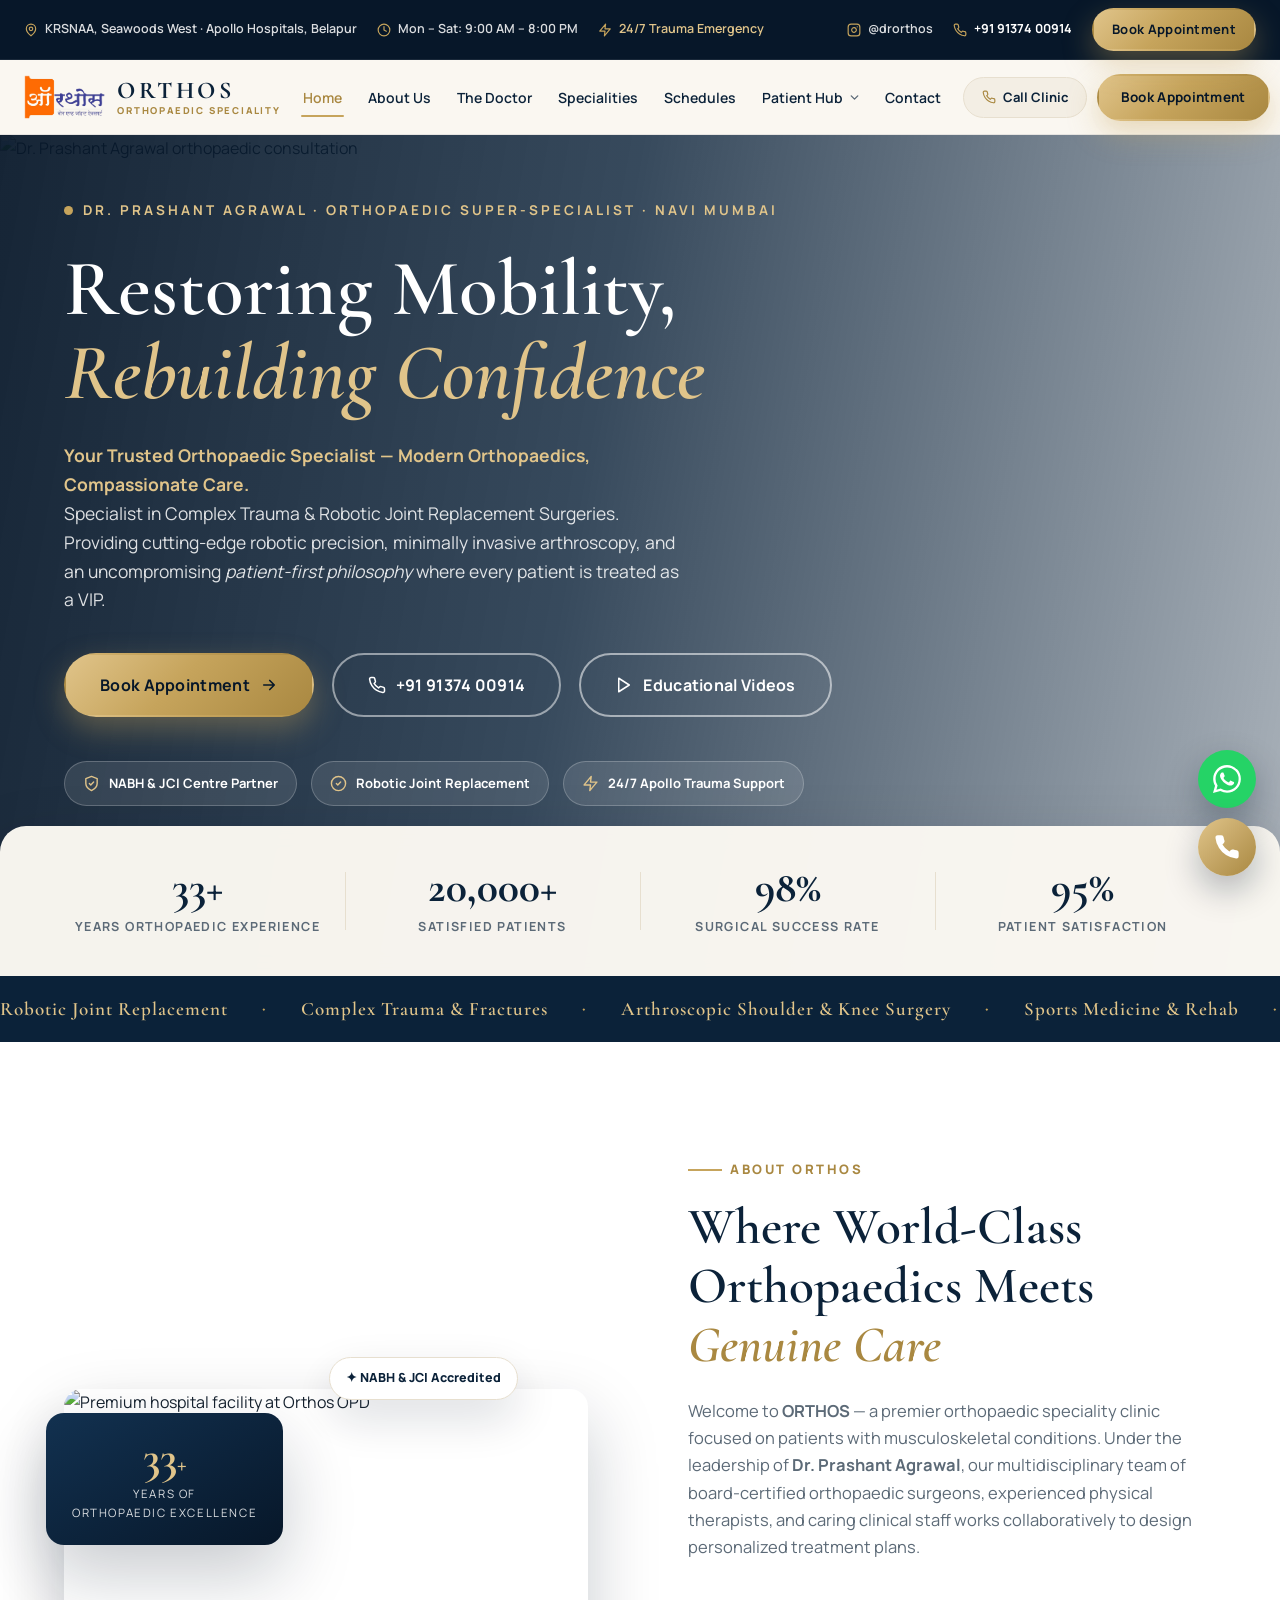
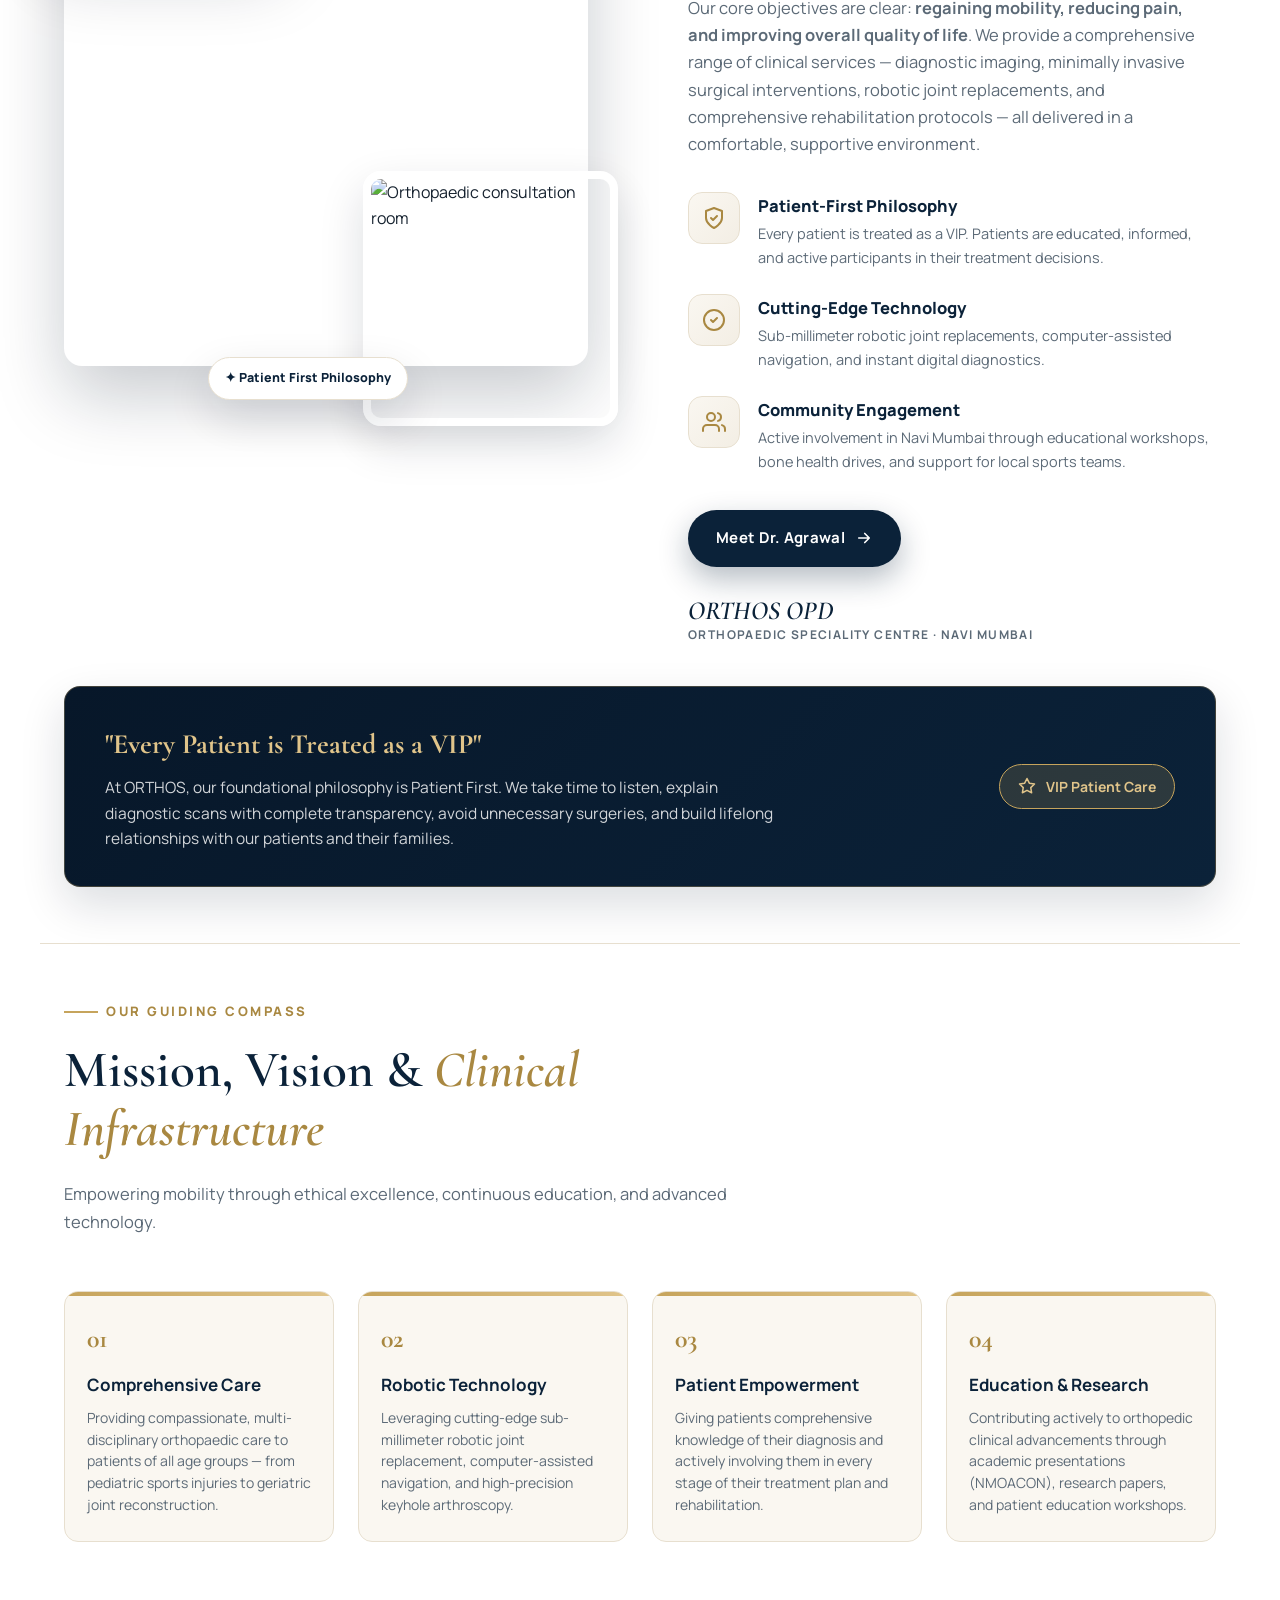
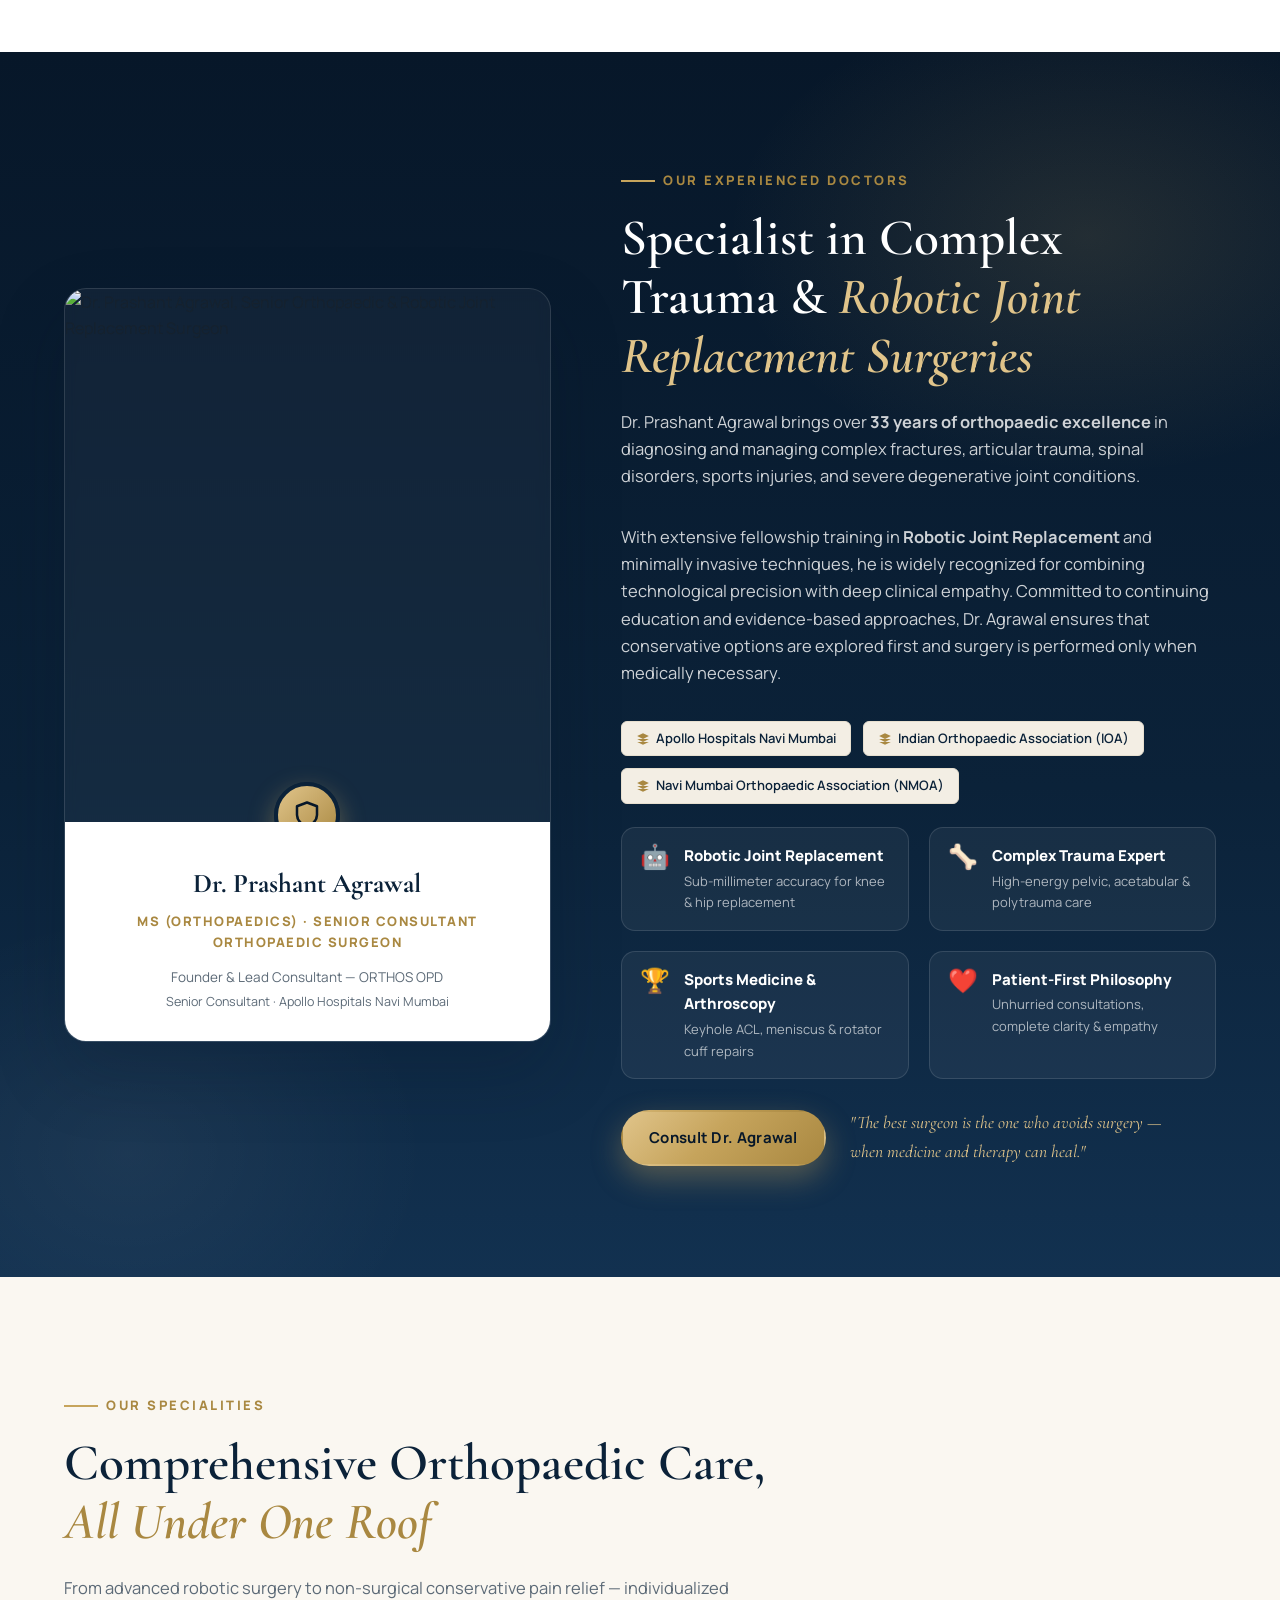
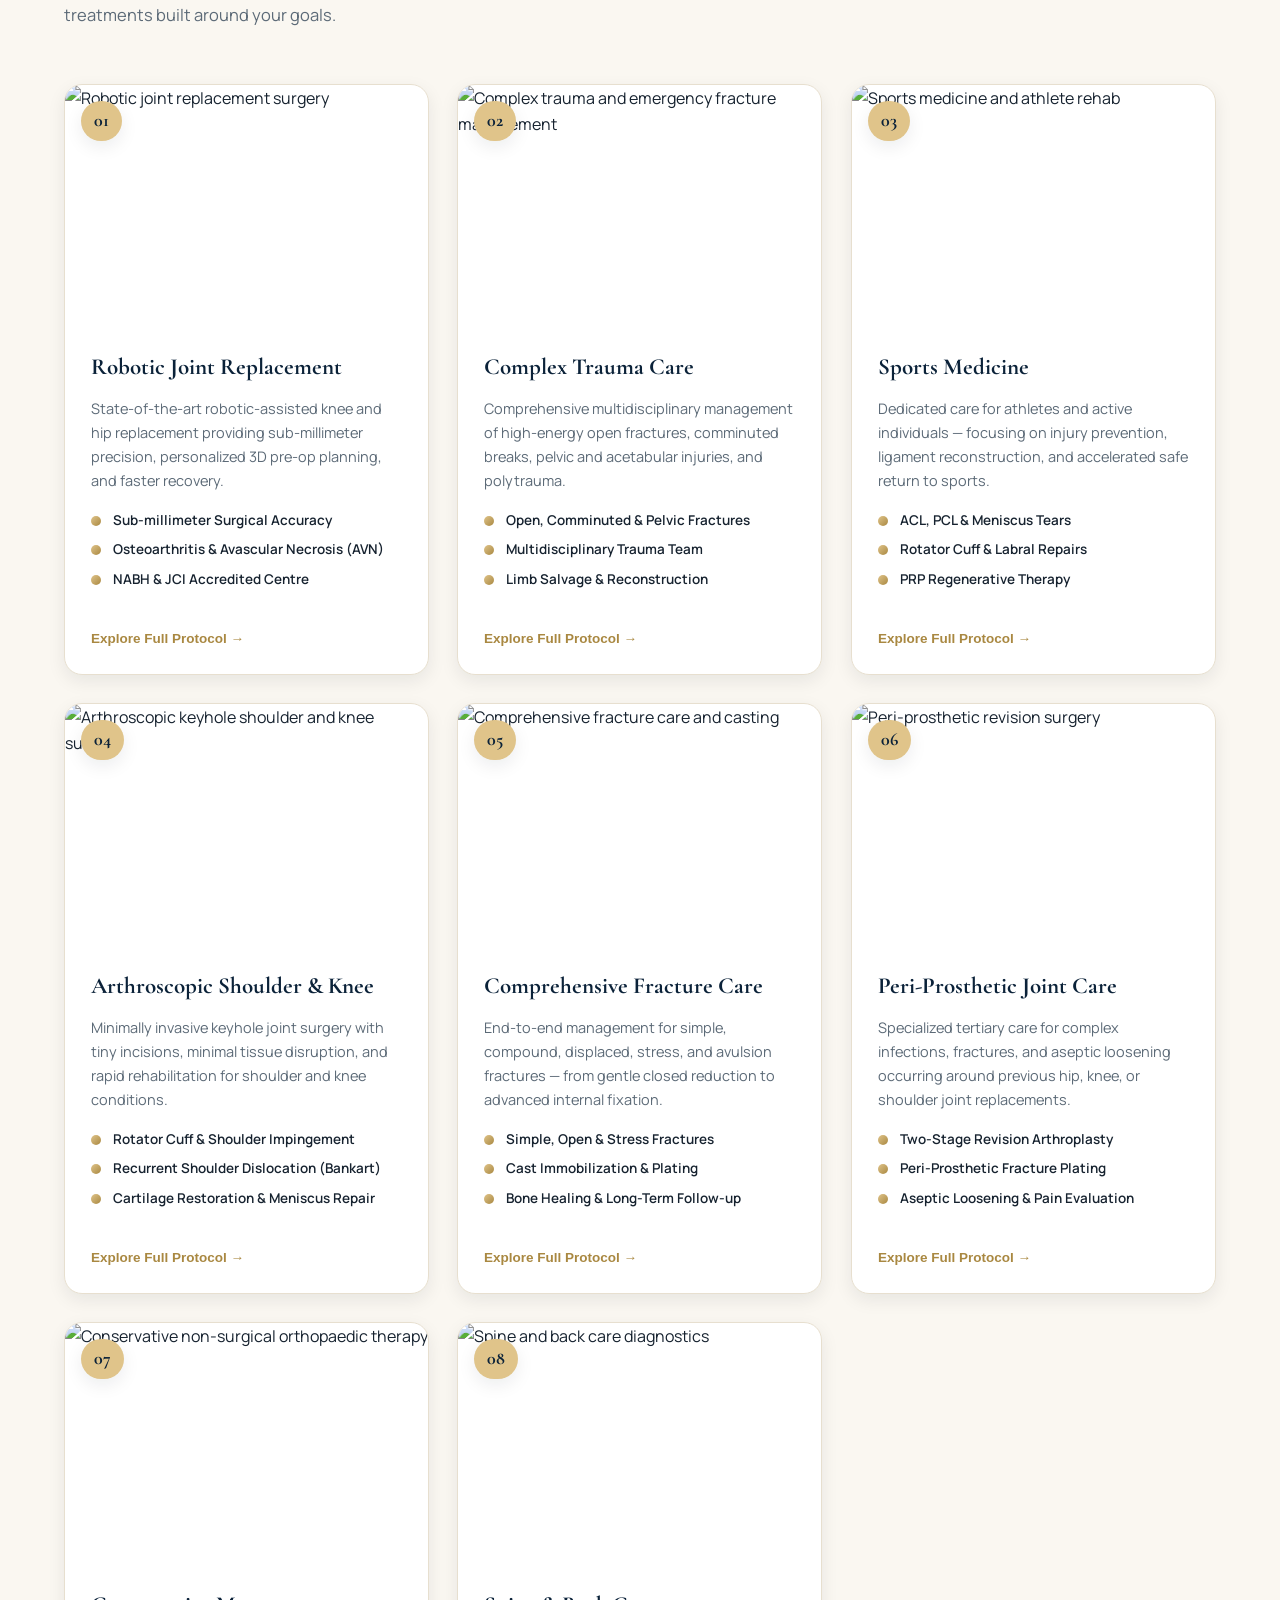
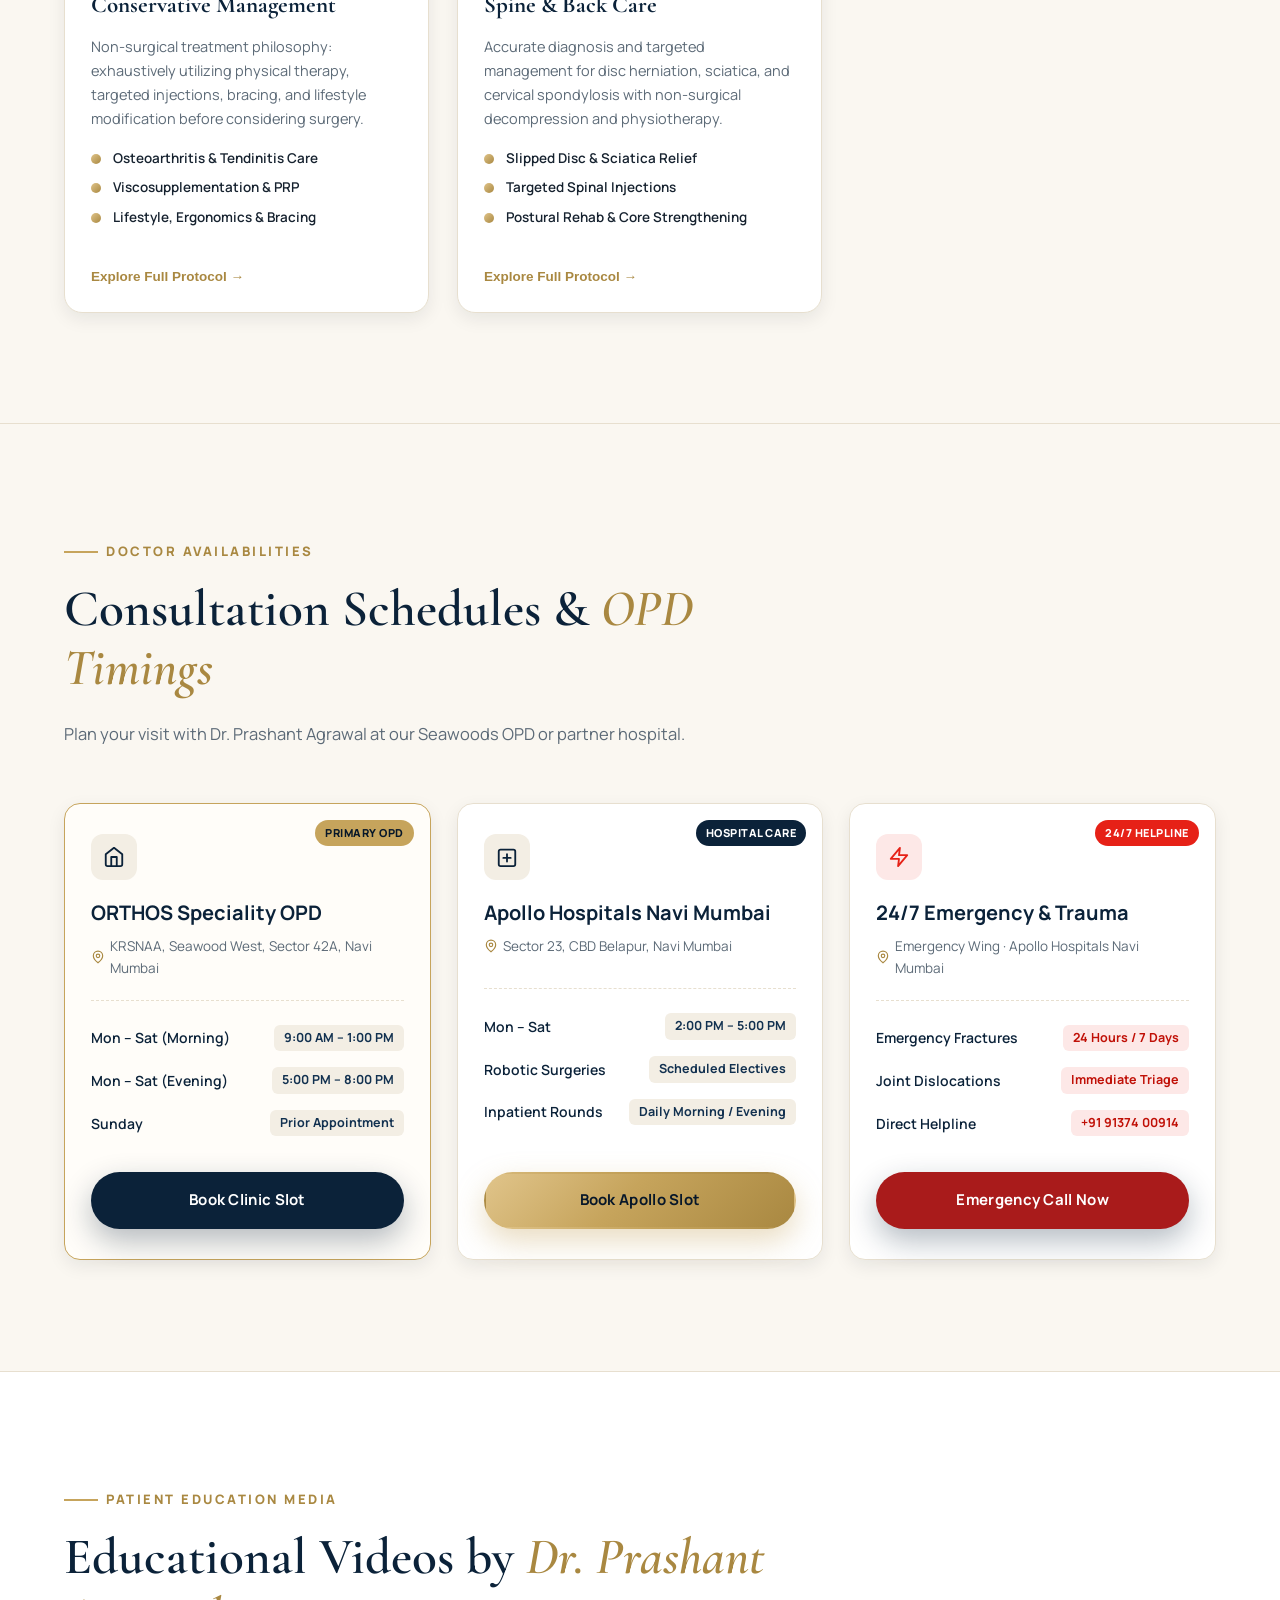
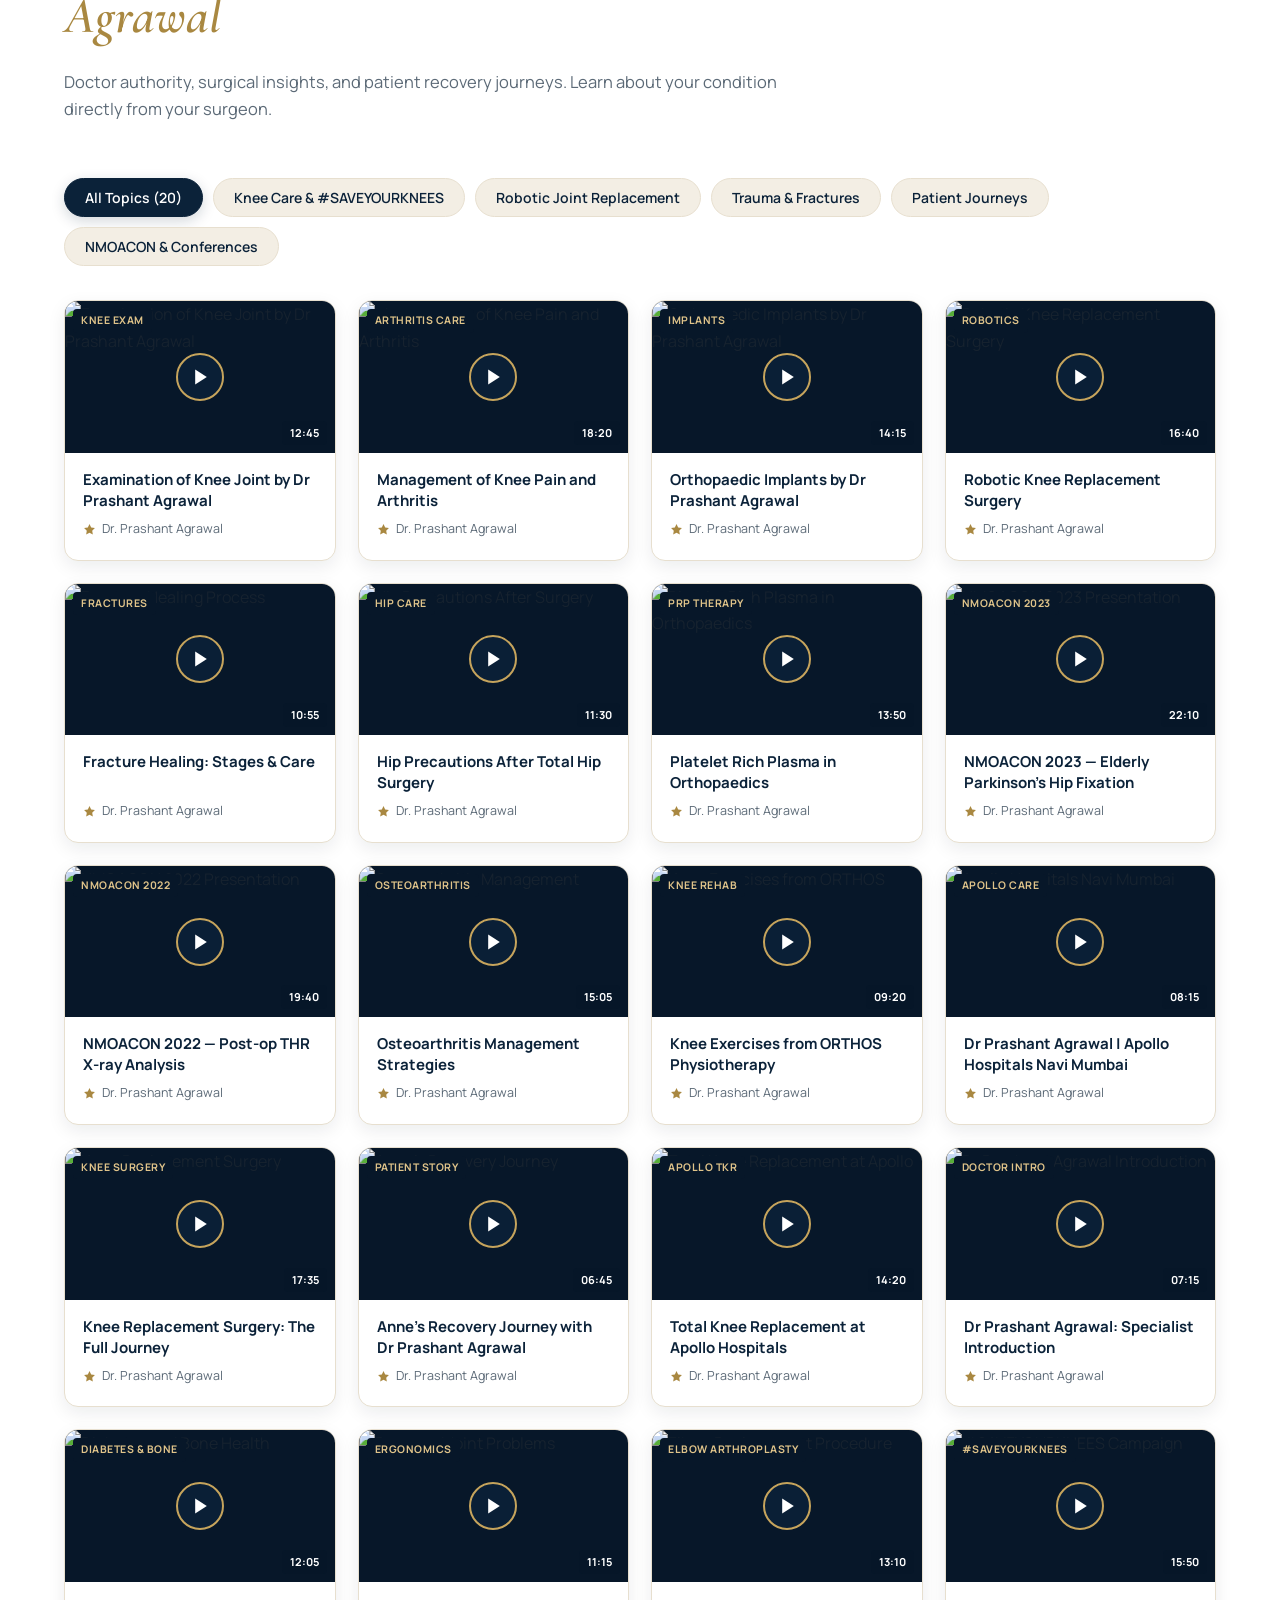
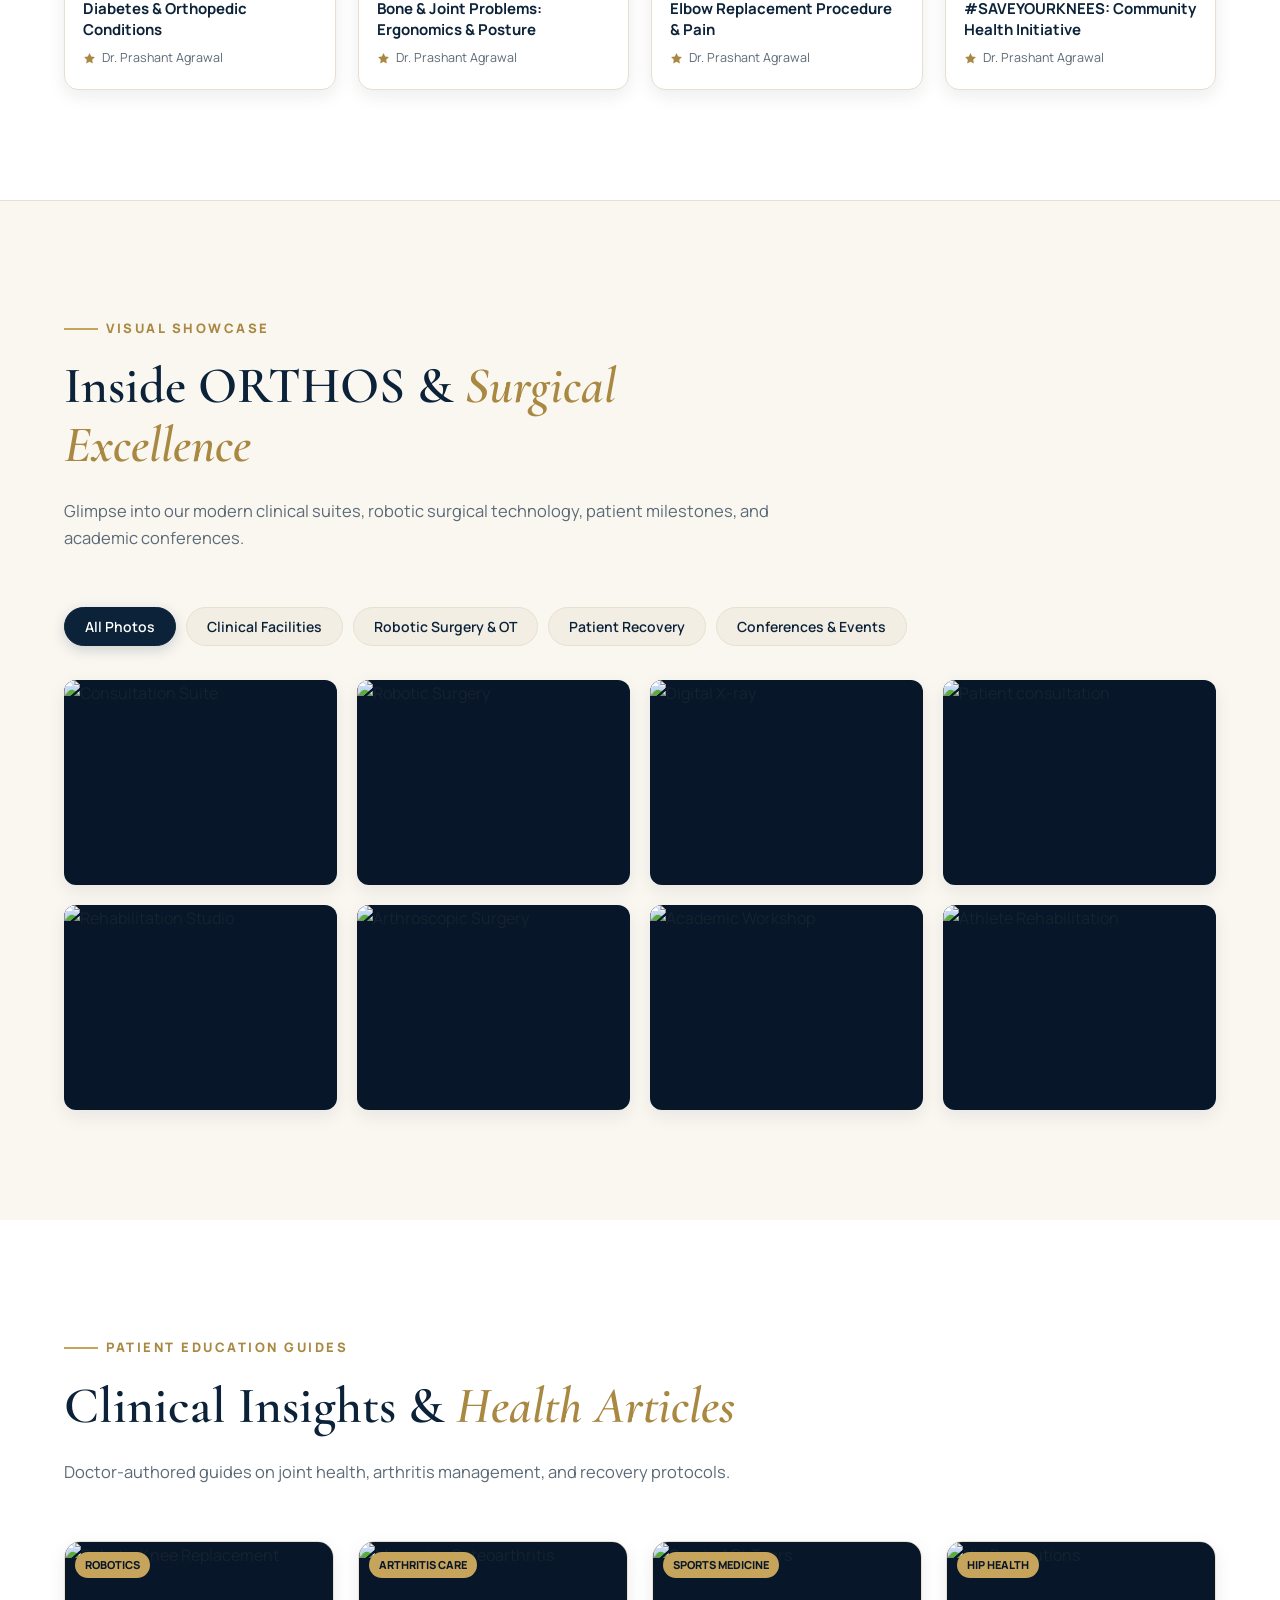
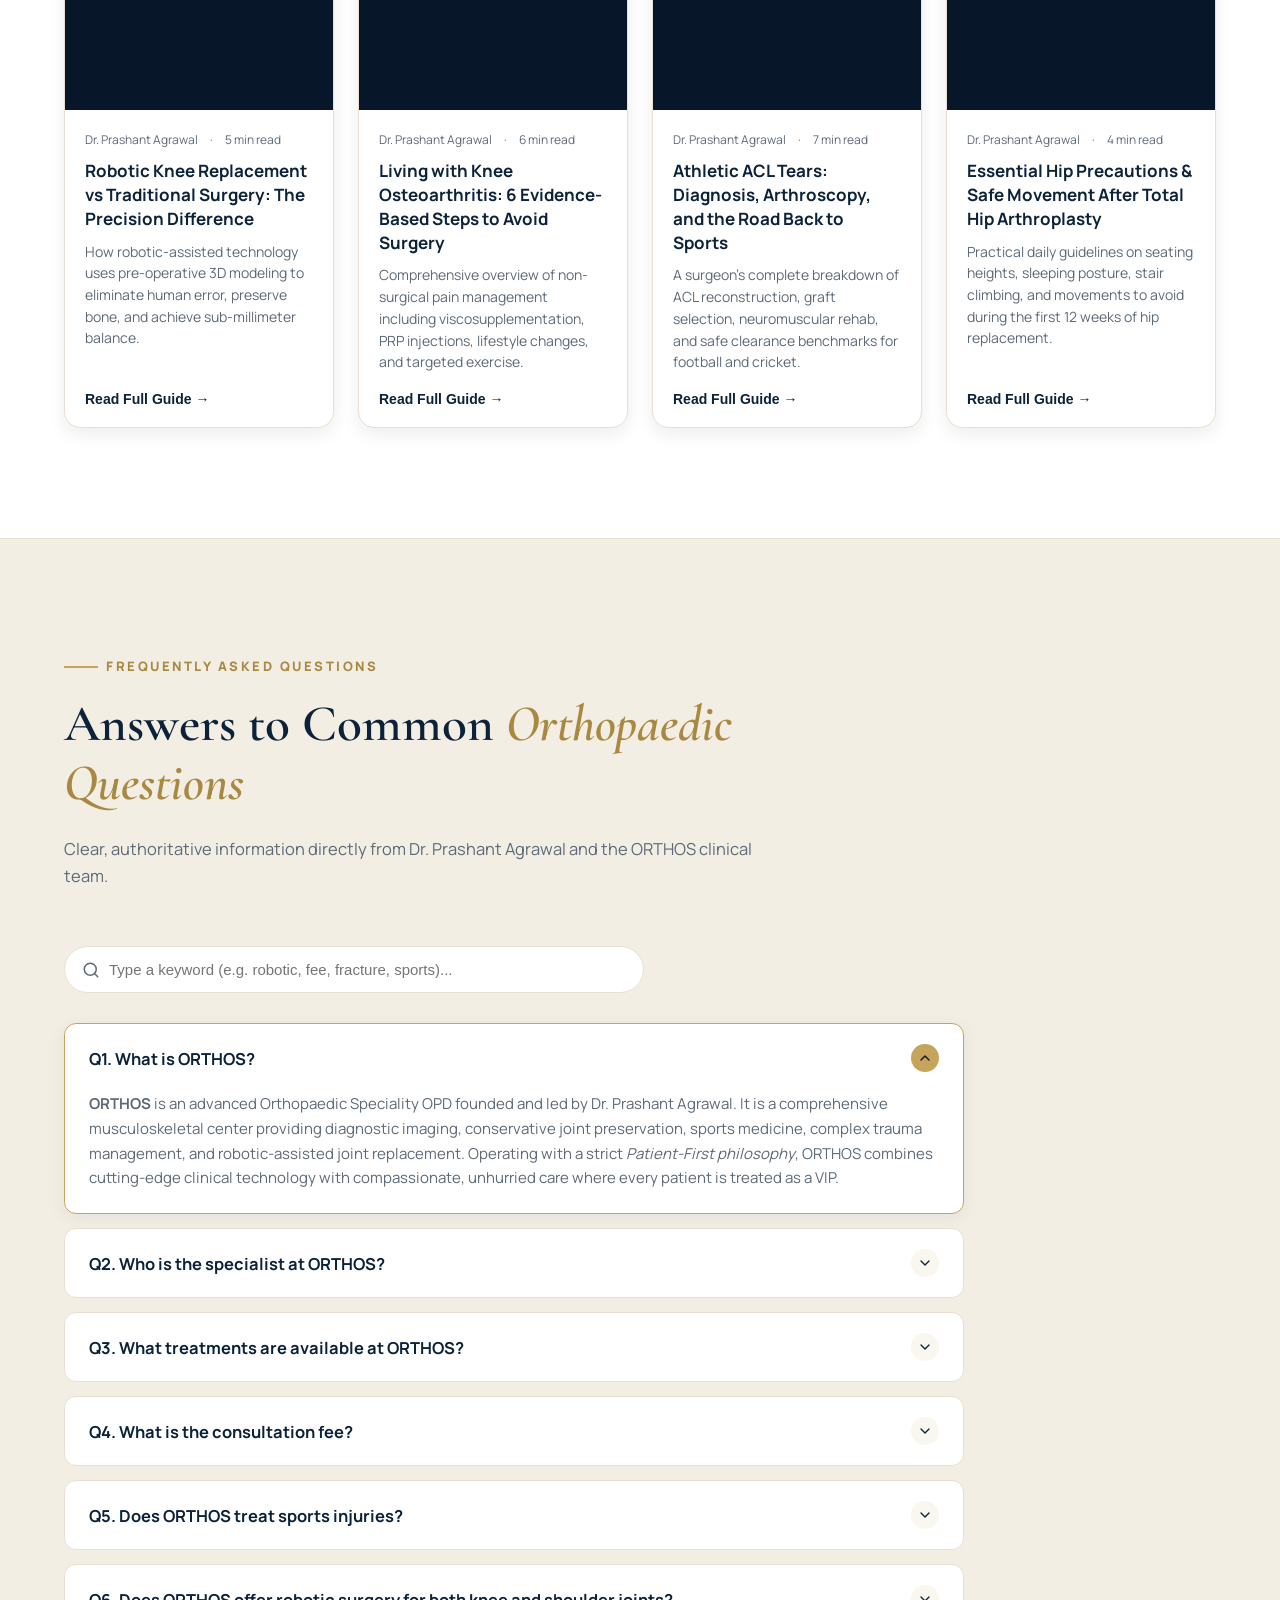
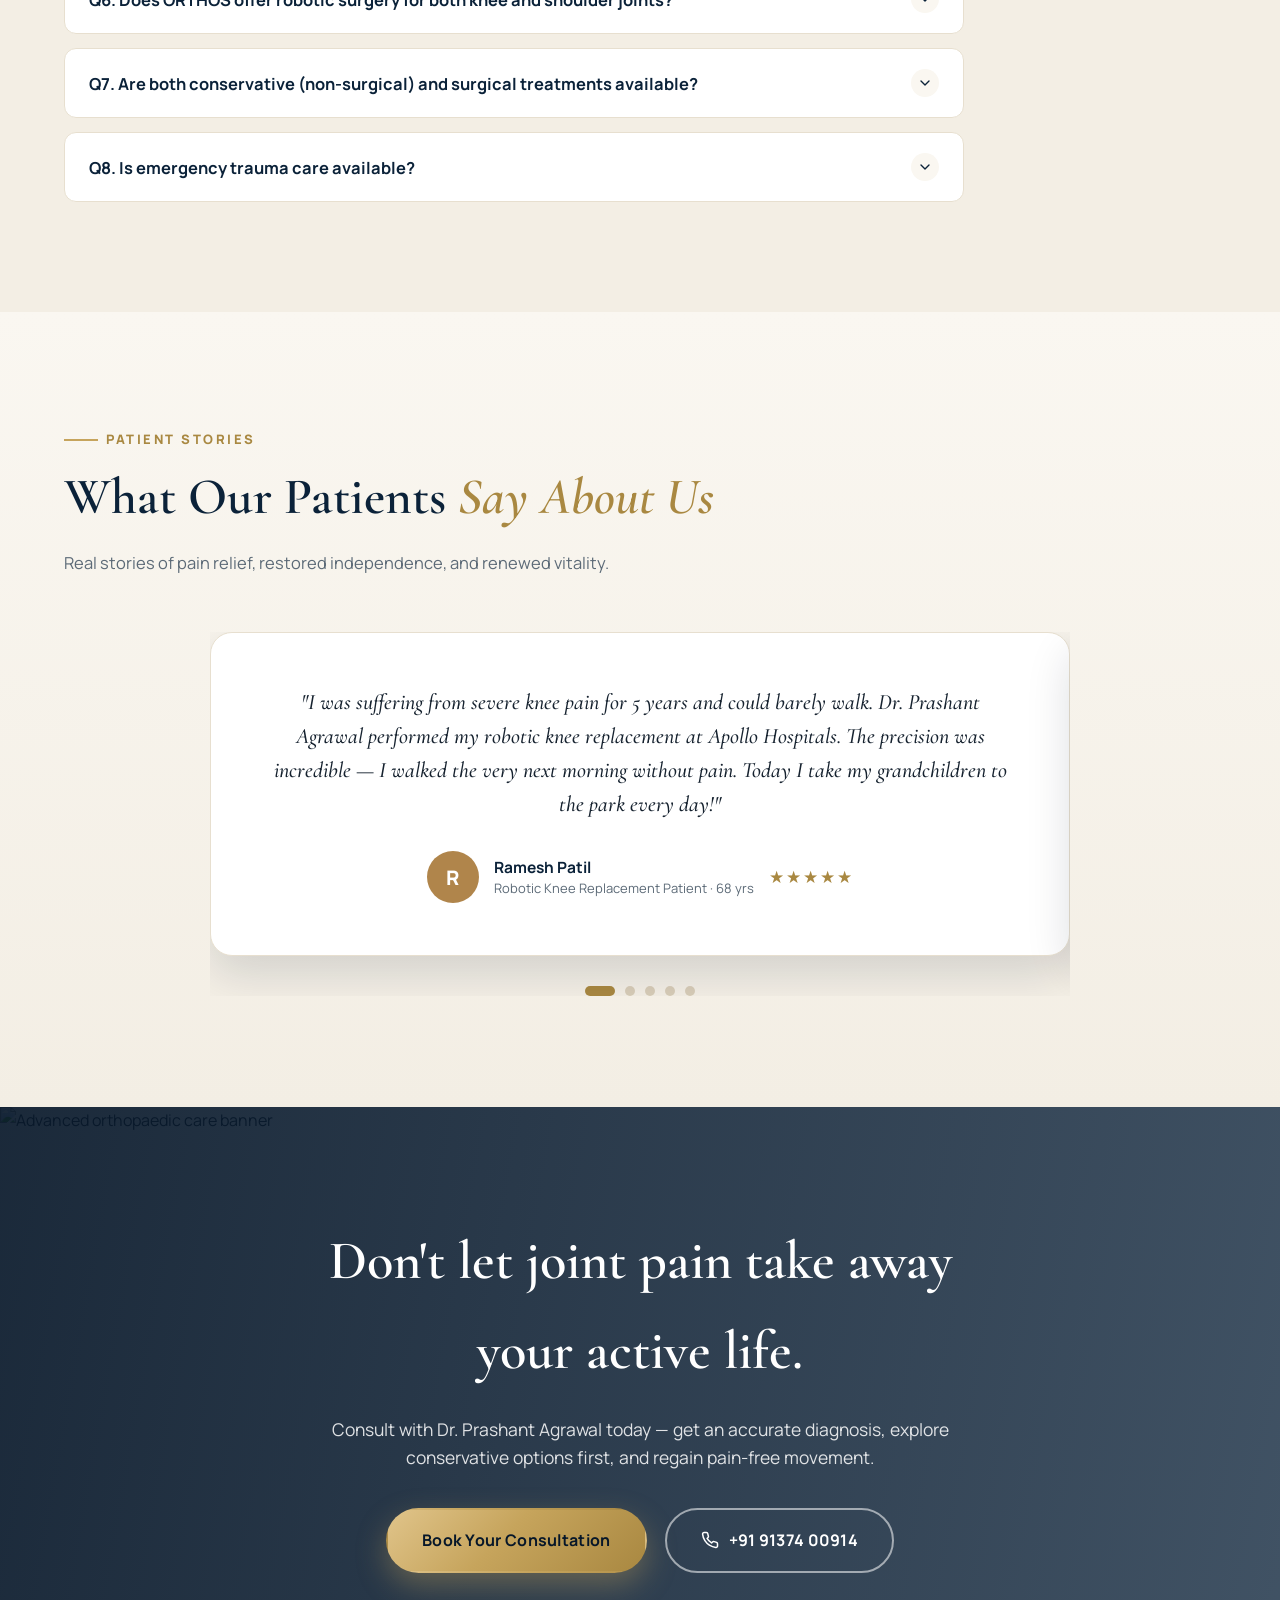
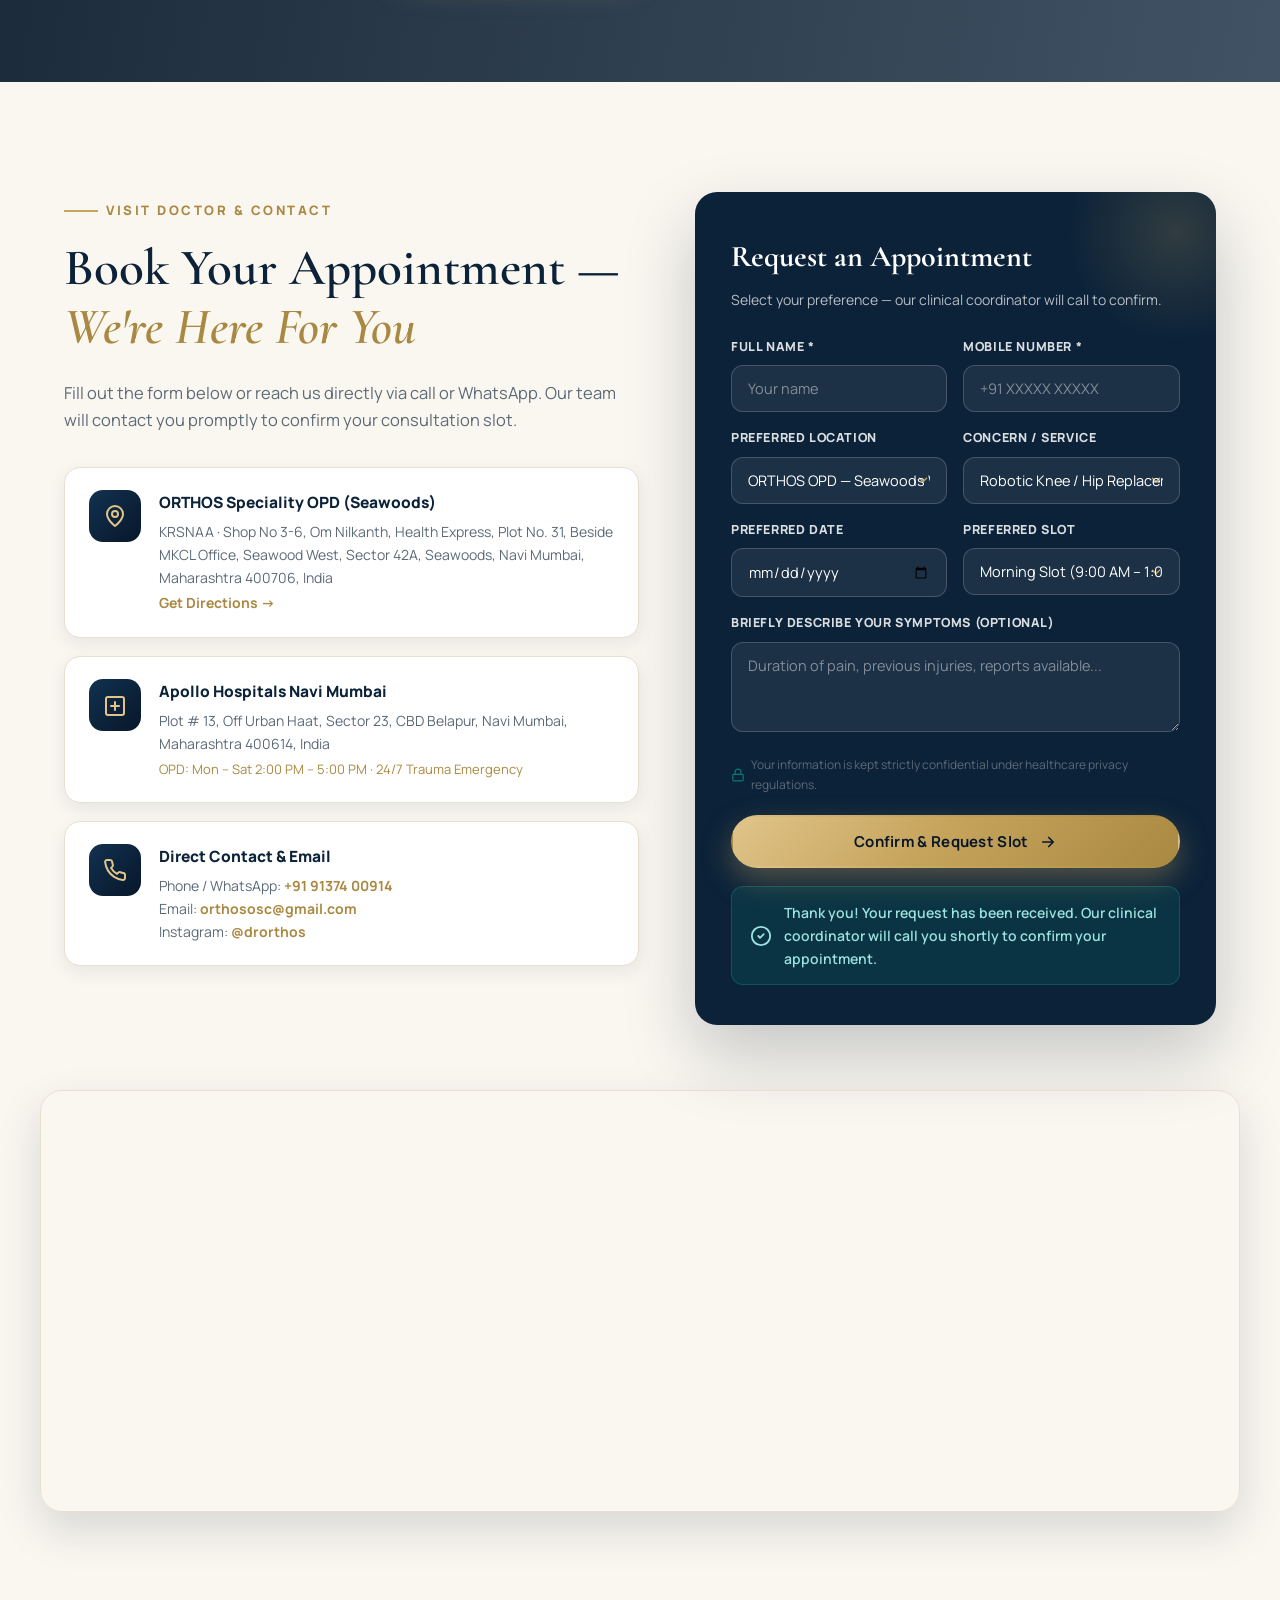
==== commit d298a52f: "Fix header navbar alignment, add Patient Hub dropdown and responsive flex layout" ====
--- a/index.html
+++ b/index.html
@@ -19,23 +19,23 @@
 
   <!-- ======================= TOP BAR ======================= -->
   <div class="topbar">
-    <div class="container topbar-inner">
+    <div class="topbar-inner">
       <div class="topbar-left">
         <span class="topbar-item">
           <svg viewBox="0 0 24 24" fill="none" stroke="currentColor" stroke-width="2" stroke-linecap="round" stroke-linejoin="round"><path d="M20 10c0 6-8 12-8 12s-8-6-8-12a8 8 0 1 1 16 0Z"/><circle cx="12" cy="10" r="3"/></svg>
           KRSNAA, Seawoods West · Apollo Hospitals, Belapur
         </span>
-        <span class="topbar-item topbar-hide-sm">
+        <span class="topbar-item topbar-hide-md">
           <svg viewBox="0 0 24 24" fill="none" stroke="currentColor" stroke-width="2" stroke-linecap="round" stroke-linejoin="round"><circle cx="12" cy="12" r="10"/><path d="M12 6v6l4 2"/></svg>
-          OPD: Mon – Sat : 9:00 AM – 8:00 PM
+          Mon – Sat: 9:00 AM – 8:00 PM
         </span>
-        <span class="topbar-item topbar-hide-sm" style="color:var(--gold-light);">
+        <span class="topbar-item topbar-hide-lg" style="color:var(--gold-light);">
           <svg viewBox="0 0 24 24" fill="none" stroke="currentColor" stroke-width="2" stroke-linecap="round" stroke-linejoin="round"><polygon points="13 2 3 14 12 14 11 22 21 10 12 10 13 2"/></svg>
-          24/7 Trauma Emergency at Apollo Hospitals
+          24/7 Trauma Emergency
         </span>
       </div>
       <div class="topbar-right">
-        <a href="https://instagram.com/drorthos" target="_blank" rel="noopener" class="topbar-item" title="Follow Dr. Prashant Agrawal on Instagram">
+        <a href="https://instagram.com/drorthos" target="_blank" rel="noopener" class="topbar-item topbar-hide-sm" title="Instagram @drorthos">
           <svg viewBox="0 0 24 24" fill="none" stroke="currentColor" stroke-width="2" stroke-linecap="round" stroke-linejoin="round"><rect x="2" y="2" width="20" height="20" rx="5" ry="5"/><path d="M16 11.37A4 4 0 1 1 12.63 8 4 4 0 0 1 16 11.37z"/><line x1="17.5" y1="6.5" x2="17.51" y2="6.5"/></svg>
           <span>@drorthos</span>
         </a>
@@ -50,7 +50,7 @@
 
   <!-- ======================= NAVBAR ======================= -->
   <header class="navbar" id="navbar">
-    <div class="container nav-inner">
+    <div class="nav-container">
       <a href="#home" class="brand">
         <img src="assets/logo-nav.png" alt="Orthos Orthopaedic Speciality OPD — Dr. Prashant Agrawal" class="brand-logo" />
         <div class="brand-text">
@@ -58,25 +58,66 @@
           <span class="brand-sub">Orthopaedic Speciality</span>
         </div>
       </a>
+
       <nav class="nav-links" id="navLinks">
         <a href="#home" class="nav-link active">Home</a>
         <a href="#about" class="nav-link">About Us</a>
         <a href="#doctor" class="nav-link">The Doctor</a>
         <a href="#services" class="nav-link">Specialities</a>
         <a href="#schedule" class="nav-link">Schedules</a>
-        <a href="#videos" class="nav-link">Videos</a>
-        <a href="#gallery" class="nav-link">Gallery</a>
-        <a href="#blogs" class="nav-link">Articles</a>
-        <a href="#faq" class="nav-link">FAQ</a>
+
+        <!-- Desktop Dropdown for Patient Hub -->
+        <div class="nav-dropdown" id="patientHubDropdown">
+          <button class="nav-link nav-dropdown-trigger" type="button" aria-expanded="false">
+            <span>Patient Hub</span>
+            <svg viewBox="0 0 24 24" fill="none" stroke="currentColor" stroke-width="2.5" stroke-linecap="round" stroke-linejoin="round"><polyline points="6 9 12 15 18 9"/></svg>
+          </button>
+          <div class="nav-dropdown-menu">
+            <a href="#videos" class="dropdown-item">
+              <span class="di-icon">🎬</span>
+              <div><strong>Educational Videos</strong><small>20 doctor video lectures</small></div>
+            </a>
+            <a href="#gallery" class="dropdown-item">
+              <span class="di-icon">🖼️</span>
+              <div><strong>Image Gallery</strong><small>Clinic, OT &amp; patient care</small></div>
+            </a>
+            <a href="#blogs" class="dropdown-item">
+              <span class="di-icon">📖</span>
+              <div><strong>Clinical Articles</strong><small>Joint health &amp; recovery guides</small></div>
+            </a>
+            <a href="#faq" class="dropdown-item">
+              <span class="di-icon">❓</span>
+              <div><strong>Frequently Asked Questions</strong><small>Treatments, fees &amp; care</small></div>
+            </a>
+          </div>
+        </div>
+
         <a href="#contact" class="nav-link">Contact</a>
-        <a href="tel:+919137400914" class="btn btn-navy nav-cta">
+
+        <!-- Mobile only links -->
+        <div class="mobile-nav-extras">
+          <div class="m-divider">Patient Resources</div>
+          <a href="#videos" class="m-link">🎬 Educational Videos (20)</a>
+          <a href="#gallery" class="m-link">🖼️ Image Gallery</a>
+          <a href="#blogs" class="m-link">📖 Clinical Articles</a>
+          <a href="#faq" class="m-link">❓ FAQs</a>
+          <div class="m-actions">
+            <a href="#contact" class="btn btn-gold btn-block">Book Appointment</a>
+            <a href="tel:+919137400914" class="btn btn-navy btn-block">Call +91 91374 00914</a>
+          </div>
+        </div>
+      </nav>
+
+      <div class="nav-actions">
+        <a href="tel:+919137400914" class="nav-cta-call" title="Call Clinic">
           <svg viewBox="0 0 24 24" fill="none" stroke="currentColor" stroke-width="2" stroke-linecap="round" stroke-linejoin="round"><path d="M22 16.92v3a2 2 0 0 1-2.18 2 19.79 19.79 0 0 1-8.63-3.07 19.5 19.5 0 0 1-6-6 19.79 19.79 0 0 1-3.07-8.67A2 2 0 0 1 4.11 2h3a2 2 0 0 1 2 1.72c.13.96.36 1.9.7 2.81a2 2 0 0 1-.45 2.11L8.09 9.91a16 16 0 0 0 6 6l1.27-1.27a2 2 0 0 1 2.11-.45c.91.34 1.85.57 2.81.7A2 2 0 0 1 22 16.92Z"/></svg>
           <span>Call Clinic</span>
         </a>
-      </nav>
-      <button class="hamburger" id="hamburger" aria-label="Menu" aria-expanded="false">
-        <span></span><span></span><span></span>
-      </button>
+        <a href="#contact" class="btn btn-gold nav-cta-book">Book Appointment</a>
+        <button class="hamburger" id="hamburger" aria-label="Menu" aria-expanded="false">
+          <span></span><span></span><span></span>
+        </button>
+      </div>
     </div>
   </header>
 
--- a/styles.css
+++ b/styles.css
@@ -136,83 +136,299 @@
 /* ============ TOPBAR ============ */
 .topbar {
   background: var(--navy-900);
-  color: rgba(255,255,255,.85);
-  font-size: 13px;
+  color: rgba(255,255,255,.88);
+  font-size: 12.5px;
   font-weight: 600;
-  padding: 9px 0;
+  padding: 8px 0;
   position: relative;
   z-index: 60;
-}
-.topbar-inner { display: flex; align-items: center; justify-content: space-between; gap: 16px; }
-.topbar-left, .topbar-right { display: flex; align-items: center; gap: 24px; }
-.topbar-item { display: inline-flex; align-items: center; gap: 8px; }
-.topbar-item svg { width: 15px; height: 15px; color: var(--gold); flex: none; }
+  border-bottom: 1px solid rgba(255,255,255,.08);
+}
+.topbar-inner {
+  display: flex;
+  align-items: center;
+  justify-content: space-between;
+  gap: 16px;
+  max-width: 1380px;
+  margin: 0 auto;
+  padding: 0 24px;
+}
+.topbar-left, .topbar-right {
+  display: flex;
+  align-items: center;
+  gap: 20px;
+  white-space: nowrap;
+}
+.topbar-item {
+  display: inline-flex;
+  align-items: center;
+  gap: 7px;
+  color: rgba(255,255,255,.85);
+  text-decoration: none;
+  transition: color .2s ease;
+}
+.topbar-item svg { width: 14px; height: 14px; color: var(--gold); flex: none; }
+.topbar-item:hover { color: var(--white); }
 .topbar-phone { color: var(--white); font-weight: 700; }
 .topbar-phone:hover { color: var(--gold-light); }
-.topbar-cta { color: var(--navy-900); }
-.topbar-cta svg { width: 15px; height: 15px; }
+.topbar-cta { color: var(--navy-900); font-weight: 700; }
 
 /* ============ NAVBAR ============ */
 .navbar {
   position: sticky;
   top: 0;
   z-index: 50;
-  background: rgba(250, 247, 241, .92);
-  backdrop-filter: blur(14px);
+  background: rgba(250, 247, 241, .96);
+  backdrop-filter: blur(16px);
   border-bottom: 1px solid rgba(7,23,41,.08);
   transition: box-shadow .3s ease, background .3s ease;
 }
 .navbar.scrolled {
   background: rgba(250,247,241,.98);
-  box-shadow: 0 10px 34px rgba(7,23,41,.12);
-}
-.nav-inner { display: flex; align-items: center; justify-content: space-between; height: 78px; gap: 20px; }
-
-.brand { display: flex; align-items: center; gap: 13px; }
-.brand-logo { height: 48px; width: auto; display: block; object-fit: contain; }
-.footer .brand-logo { height: 44px; }
-.brand-mark { display: inline-flex; filter: drop-shadow(0 4px 10px rgba(7,23,41,.25)); flex: none; }
-.brand-text { display: flex; flex-direction: column; line-height: 1.15; }
+  box-shadow: 0 8px 30px rgba(7,23,41,.1);
+}
+.nav-container {
+  display: flex;
+  align-items: center;
+  justify-content: space-between;
+  height: 74px;
+  width: 100%;
+  max-width: 1380px;
+  margin: 0 auto;
+  padding: 0 24px;
+  gap: 20px;
+}
+
+/* Brand */
+.brand {
+  display: inline-flex;
+  align-items: center;
+  gap: 12px;
+  text-decoration: none;
+  flex-shrink: 0;
+}
+.brand-logo {
+  height: 44px;
+  width: auto;
+  display: block;
+  object-fit: contain;
+}
+.footer .brand-logo { height: 42px; }
+.brand-text {
+  display: flex;
+  flex-direction: column;
+  line-height: 1;
+}
 .brand-name {
   font-family: var(--font-display);
   font-weight: 700;
-  font-size: 26px;
-  letter-spacing: 4.5px;
-  color: var(--navy-800);
-}
-.brand-sub { font-size: 10.5px; font-weight: 700; letter-spacing: 2.2px; text-transform: uppercase; color: var(--gold-dark); }
-
-.nav-links { display: flex; align-items: center; gap: 30px; }
+  font-size: 24px;
+  letter-spacing: 3.5px;
+  color: var(--navy-800);
+}
+.brand-sub {
+  font-size: 9.5px;
+  font-weight: 800;
+  letter-spacing: 1.8px;
+  text-transform: uppercase;
+  color: var(--gold-dark);
+  margin-top: 3px;
+}
+
+/* Navigation Links */
+.nav-links {
+  display: flex;
+  align-items: center;
+  gap: 22px;
+  margin: 0;
+  padding: 0;
+  list-style: none;
+}
 .nav-link {
+  font-family: var(--font-body);
   font-size: 14px;
+  font-weight: 600;
+  color: var(--navy-800);
+  position: relative;
+  padding: 8px 2px;
+  text-decoration: none;
+  background: none;
+  border: none;
+  cursor: pointer;
+  display: inline-flex;
+  align-items: center;
+  gap: 5px;
+  transition: color .2s ease;
+  white-space: nowrap;
+}
+.nav-link::after {
+  content: "";
+  position: absolute;
+  left: 0;
+  bottom: 0;
+  width: 0;
+  height: 2px;
+  background: var(--gold);
+  border-radius: 2px;
+  transition: width .25s ease;
+}
+.nav-link:hover, .nav-link.active {
+  color: var(--gold-dark);
+}
+.nav-link:hover::after, .nav-link.active::after {
+  width: 100%;
+}
+
+/* Dropdown */
+.nav-dropdown {
+  position: relative;
+  display: flex;
+  align-items: center;
+}
+.nav-dropdown-trigger {
+  padding-right: 0;
+}
+.nav-dropdown-trigger svg {
+  width: 13px;
+  height: 13px;
+  transition: transform .25s ease;
+  color: var(--muted);
+}
+.nav-dropdown:hover .nav-dropdown-trigger svg,
+.nav-dropdown.open .nav-dropdown-trigger svg {
+  transform: rotate(180deg);
+  color: var(--gold-dark);
+}
+.nav-dropdown-menu {
+  position: absolute;
+  top: calc(100% + 14px);
+  left: 50%;
+  transform: translateX(-50%) translateY(8px);
+  width: 290px;
+  background: var(--white);
+  border: 1px solid var(--line);
+  border-radius: 14px;
+  padding: 8px;
+  box-shadow: 0 16px 40px rgba(7, 23, 41, .14);
+  opacity: 0;
+  visibility: hidden;
+  transition: opacity .25s ease, transform .25s ease, visibility .25s ease;
+  z-index: 100;
+  display: flex;
+  flex-direction: column;
+  gap: 2px;
+}
+.nav-dropdown-menu::before {
+  content: "";
+  position: absolute;
+  top: -6px;
+  left: 50%;
+  transform: translateX(-50%) rotate(45deg);
+  width: 12px;
+  height: 12px;
+  background: var(--white);
+  border-top: 1px solid var(--line);
+  border-left: 1px solid var(--line);
+}
+.nav-dropdown:hover .nav-dropdown-menu,
+.nav-dropdown.open .nav-dropdown-menu {
+  opacity: 1;
+  visibility: visible;
+  transform: translateX(-50%) translateY(0);
+}
+.dropdown-item {
+  display: flex;
+  align-items: center;
+  gap: 12px;
+  padding: 10px 12px;
+  border-radius: 9px;
+  color: var(--navy-800);
+  text-decoration: none;
+  transition: background .2s ease;
+}
+.dropdown-item:hover {
+  background: var(--ivory);
+}
+.dropdown-item strong {
+  display: block;
+  font-size: 13.5px;
   font-weight: 700;
-  color: var(--ink);
-  position: relative;
-  padding: 6px 0;
-  transition: color .25s;
-}
-.nav-link::after {
-  content: ""; position: absolute; left: 0; bottom: 0;
-  width: 0; height: 2px; background: var(--gold);
-  transition: width .3s ease;
-}
-.nav-link:hover, .nav-link.active { color: var(--gold-dark); }
-.nav-link:hover::after, .nav-link.active::after { width: 100%; }
-.nav-cta { padding: 11px 22px; font-size: 13.5px; }
-
+  color: var(--navy-800);
+}
+.dropdown-item small {
+  display: block;
+  font-size: 11.5px;
+  color: var(--muted);
+  line-height: 1.3;
+}
+.di-icon {
+  font-size: 17px;
+  flex-shrink: 0;
+}
+.mobile-nav-extras { display: none; }
+
+/* Nav Action Buttons */
+.nav-actions {
+  display: flex;
+  align-items: center;
+  gap: 10px;
+  flex-shrink: 0;
+}
+.nav-cta-call {
+  display: inline-flex;
+  align-items: center;
+  gap: 7px;
+  padding: 9px 18px;
+  font-size: 13px;
+  font-weight: 700;
+  border-radius: 999px;
+  background: var(--cream);
+  color: var(--navy-800);
+  border: 1px solid var(--line);
+  text-decoration: none;
+  transition: all .25s ease;
+  white-space: nowrap;
+}
+.nav-cta-call:hover {
+  background: var(--navy-800);
+  color: var(--white);
+  border-color: var(--navy-800);
+}
+.nav-cta-call svg { width: 14px; height: 14px; color: var(--gold-dark); flex: none; }
+.nav-cta-call:hover svg { color: var(--gold-light); }
+.nav-cta-book {
+  padding: 10px 22px;
+  font-size: 13.5px;
+  font-weight: 700;
+}
+
+/* Hamburger */
 .hamburger {
   display: none;
   flex-direction: column;
+  justify-content: center;
+  align-items: center;
   gap: 5px;
   background: none;
   border: none;
   cursor: pointer;
   padding: 8px;
-}
-.hamburger span { width: 26px; height: 2.5px; background: var(--navy-800); border-radius: 2px; transition: all .3s; }
-.hamburger.open span:nth-child(1) { transform: translateY(7.5px) rotate(45deg); }
+  width: 40px;
+  height: 40px;
+  border-radius: 8px;
+  transition: background .2s ease;
+}
+.hamburger:hover { background: rgba(7,23,41,.06); }
+.hamburger span {
+  width: 24px;
+  height: 2.2px;
+  background: var(--navy-800);
+  border-radius: 2px;
+  transition: transform .3s ease, opacity .3s ease;
+}
+.hamburger.open span:nth-child(1) { transform: translateY(7.2px) rotate(45deg); }
 .hamburger.open span:nth-child(2) { opacity: 0; }
-.hamburger.open span:nth-child(3) { transform: translateY(-7.5px) rotate(-45deg); }
+.hamburger.open span:nth-child(3) { transform: translateY(-7.2px) rotate(-45deg); }
 
 /* ============ HERO ============ */
 .hero { position: relative; min-height: 92vh; display: flex; align-items: center; overflow: hidden; }
@@ -751,12 +967,94 @@
 .fab-up svg { width: 22px; height: 22px; }
 
 /* ============ RESPONSIVE ============ */
-@media (max-width: 1100px) {
-  .nav-cta span { display: none; }
-  .nav-cta { padding: 11px 15px; }
-  .nav-links { gap: 22px; }
-  .nav-link { font-size: 13px; }
-  .brand-logo { height: 42px; }
+@media (max-width: 1200px) {
+  .topbar-hide-lg { display: none; }
+  .nav-links { gap: 16px; }
+  .nav-link { font-size: 13.5px; }
+}
+
+@media (max-width: 1080px) {
+  .topbar-hide-md { display: none; }
+  .nav-cta-call { display: none; }
+  .nav-links {
+    position: fixed;
+    top: 0;
+    right: -100%;
+    width: min(360px, 88vw);
+    height: 100vh;
+    background: var(--navy-900);
+    flex-direction: column;
+    align-items: flex-start;
+    justify-content: flex-start;
+    gap: 2px;
+    padding: 90px 28px 40px;
+    transition: right .4s cubic-bezier(.7,0,.3,1);
+    box-shadow: -20px 0 60px rgba(7,23,41,.4);
+    z-index: 80;
+    overflow-y: auto;
+  }
+  .nav-links.open { right: 0; }
+  .nav-link {
+    color: var(--white);
+    font-size: 16px;
+    font-weight: 600;
+    padding: 12px 0;
+    width: 100%;
+    border-bottom: 1px solid rgba(255,255,255,.07);
+    justify-content: space-between;
+  }
+  .nav-link::after { display: none; }
+  .nav-link.active, .nav-link:hover { color: var(--gold-light); }
+  
+  .nav-dropdown {
+    width: 100%;
+    display: none; /* Hidden on mobile; mobile-nav-extras displays them as direct links */
+  }
+  .mobile-nav-extras {
+    display: flex;
+    flex-direction: column;
+    width: 100%;
+    margin-top: 10px;
+  }
+  .m-divider {
+    font-size: 11px;
+    font-weight: 800;
+    letter-spacing: 1.5px;
+    text-transform: uppercase;
+    color: var(--gold-dark);
+    margin: 14px 0 6px;
+    padding-bottom: 4px;
+    border-bottom: 1px dashed rgba(198, 164, 92, .3);
+  }
+  .m-link {
+    color: rgba(255,255,255,.85);
+    font-size: 15px;
+    padding: 10px 0;
+    text-decoration: none;
+    border-bottom: 1px solid rgba(255,255,255,.05);
+    transition: color .2s;
+  }
+  .m-link:hover { color: var(--gold-light); }
+  .m-actions {
+    margin-top: 24px;
+    display: flex;
+    flex-direction: column;
+    gap: 10px;
+    width: 100%;
+  }
+
+  .hamburger { display: flex; z-index: 90; }
+  .brand-logo { height: 40px; }
+  .brand-name { font-size: 22px; }
+
+  .hero { min-height: 88vh; }
+  .hero-inner { padding-bottom: 200px; }
+  .about-grid { grid-template-columns: 1fr; gap: 60px; }
+  .about-visual { max-width: 560px; margin: 0 auto; padding: 20px 0 70px 10px; }
+  .experience-card { left: -6px; }
+  .why-grid { grid-template-columns: repeat(2, 1fr); }
+  .hero-badges { flex-direction: column; align-items: flex-start; }
+
   .services-grid { grid-template-columns: repeat(2, 1fr); }
   .facilities-grid { grid-template-columns: repeat(2, 1fr); }
   .doctor-grid { grid-template-columns: 1fr; gap: 54px; }
@@ -765,37 +1063,6 @@
   .footer-grid { grid-template-columns: 1fr 1fr; gap: 40px; }
   .testi-nav.prev { left: -16px; }
   .testi-nav.next { right: -16px; }
-}
-
-@media (max-width: 1024px) {
-  .topbar-hide-sm { display: none; }
-  .nav-links {
-    position: fixed; top: 0; right: -100%;
-    width: min(360px, 86vw); height: 100vh;
-    background: var(--navy-900);
-    flex-direction: column;
-    align-items: flex-start;
-    justify-content: flex-start;
-    gap: 6px;
-    padding: 100px 34px 40px;
-    transition: right .45s cubic-bezier(.7,0,.3,1);
-    box-shadow: -20px 0 60px rgba(7,23,41,.3);
-    z-index: 80;
-  }
-  .nav-links.open { right: 0; }
-  .nav-link { color: var(--white); font-size: 17px; padding: 12px 0; width: 100%; }
-  .nav-link::after { background: var(--gold-light); }
-  .nav-cta { margin-top: 18px; width: 100%; justify-content: center; }
-  .nav-cta span { display: inline; }
-  .hamburger { display: flex; z-index: 90; }
-
-  .hero { min-height: 88vh; }
-  .hero-inner { padding-bottom: 200px; }
-  .about-grid { grid-template-columns: 1fr; gap: 60px; }
-  .about-visual { max-width: 560px; margin: 0 auto; padding: 20px 0 70px 10px; }
-  .experience-card { left: -6px; }
-  .why-grid { grid-template-columns: repeat(2, 1fr); }
-  .hero-badges { flex-direction: column; align-items: flex-start; }
 
   .section { padding: 84px 0; }
   .testi-slide { padding: 40px 30px; }
@@ -803,11 +1070,15 @@
 
 @media (max-width: 640px) {
   .container { padding: 0 18px; }
-  .topbar { font-size: 12px; }
-  .topbar-inner { flex-direction: column; gap: 8px; }
+  .topbar { font-size: 11.5px; }
+  .topbar-inner { padding: 0 16px; }
+  .topbar-hide-sm { display: none; }
   .topbar-cta { display: none; }
-  .brand-name { font-size: 22px; letter-spacing: 3.5px; }
-  .brand-logo { height: 38px; }
+  .nav-container { padding: 0 16px; height: 68px; }
+  .nav-cta-book { padding: 8px 14px; font-size: 12.5px; }
+  .brand-name { font-size: 20px; letter-spacing: 2.5px; }
+  .brand-logo { height: 36px; }
+  .brand-sub { font-size: 8.5px; letter-spacing: 1.2px; }
   .footer .brand-logo { height: 38px; }
 
   .hero { min-height: 94vh; }
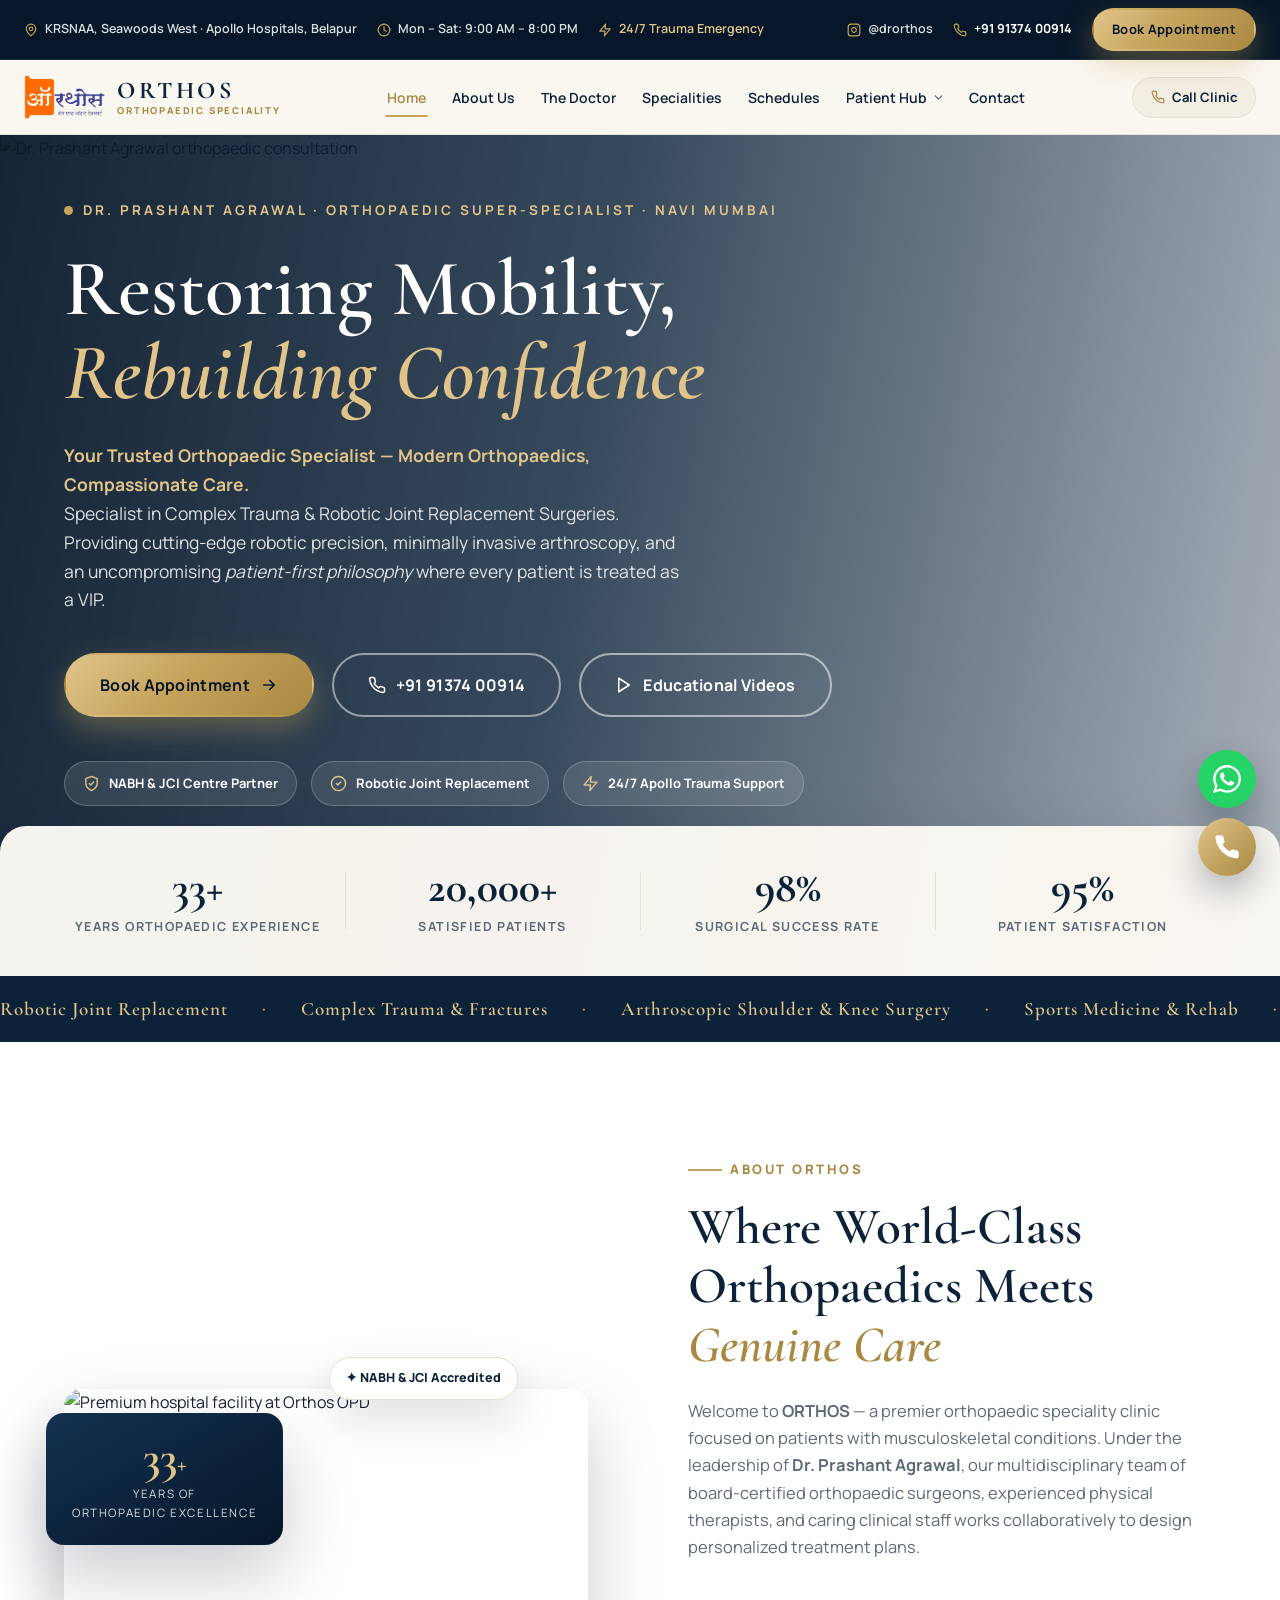
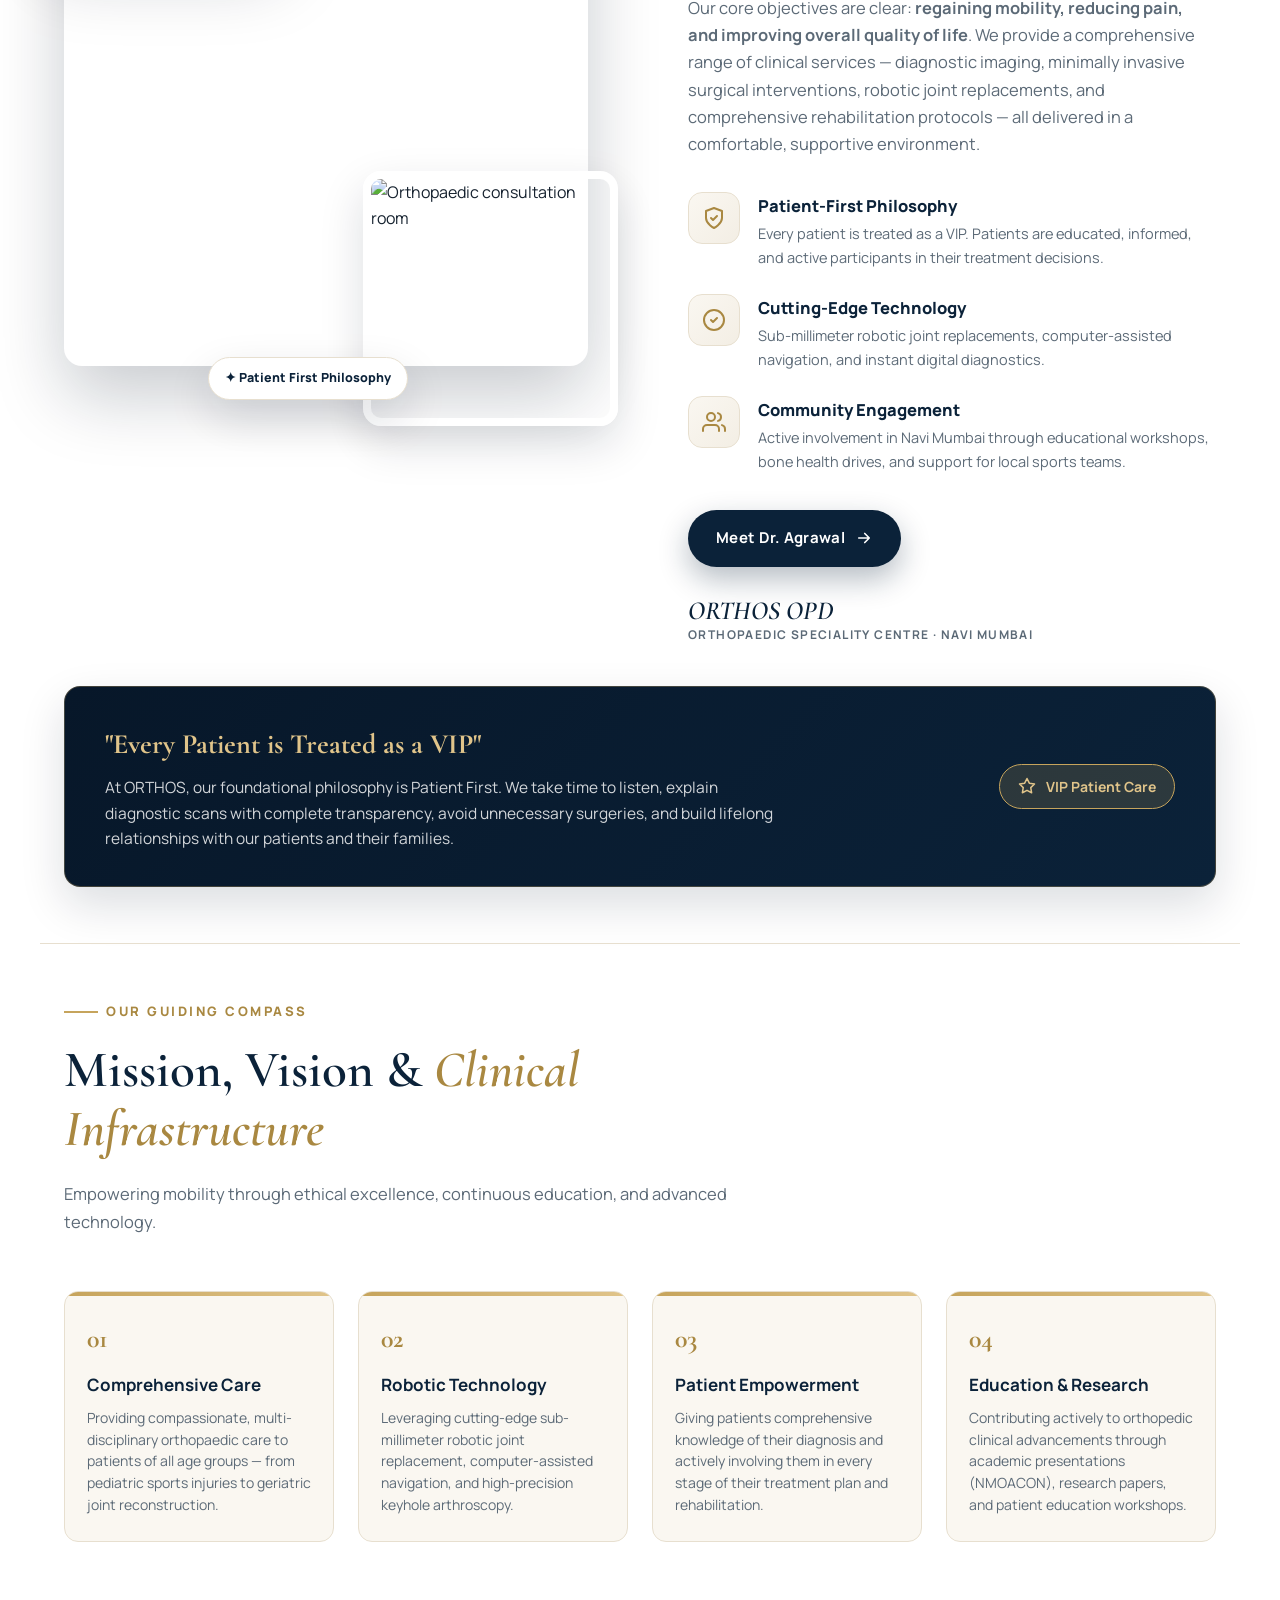
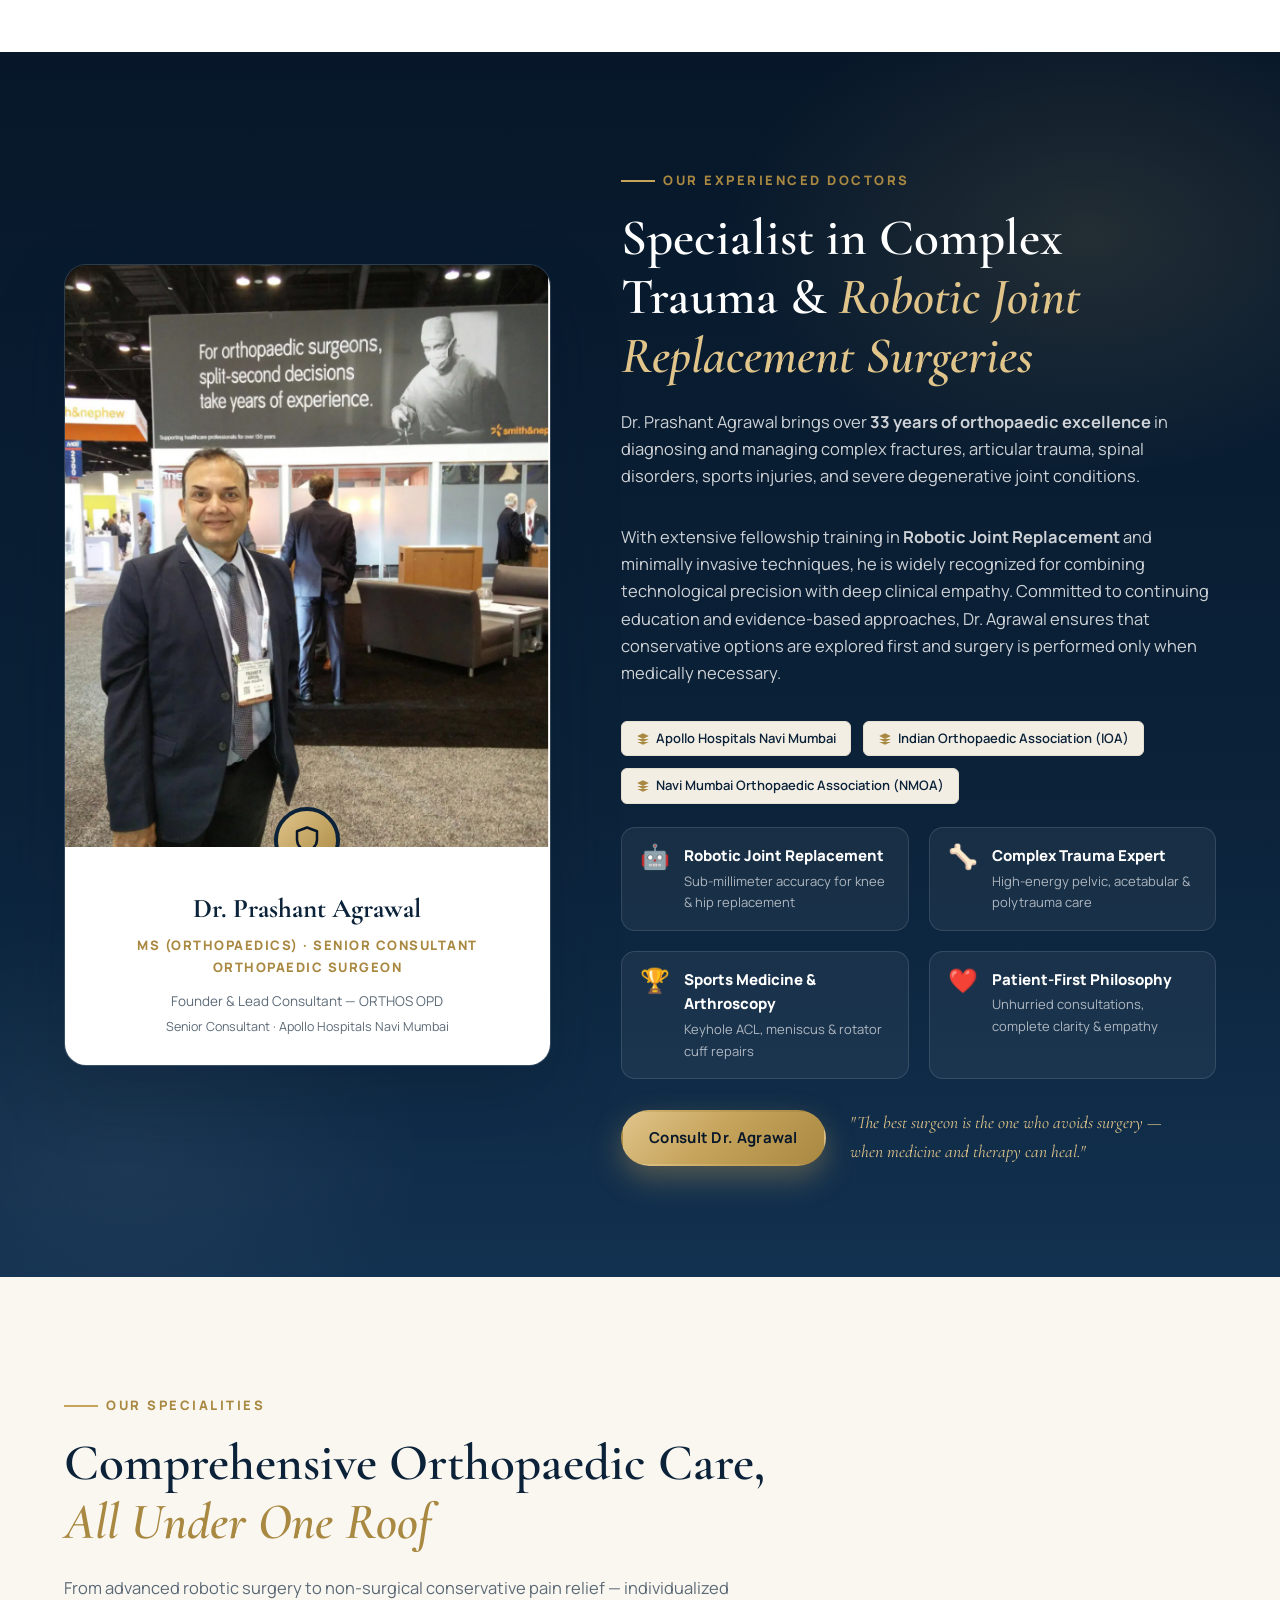
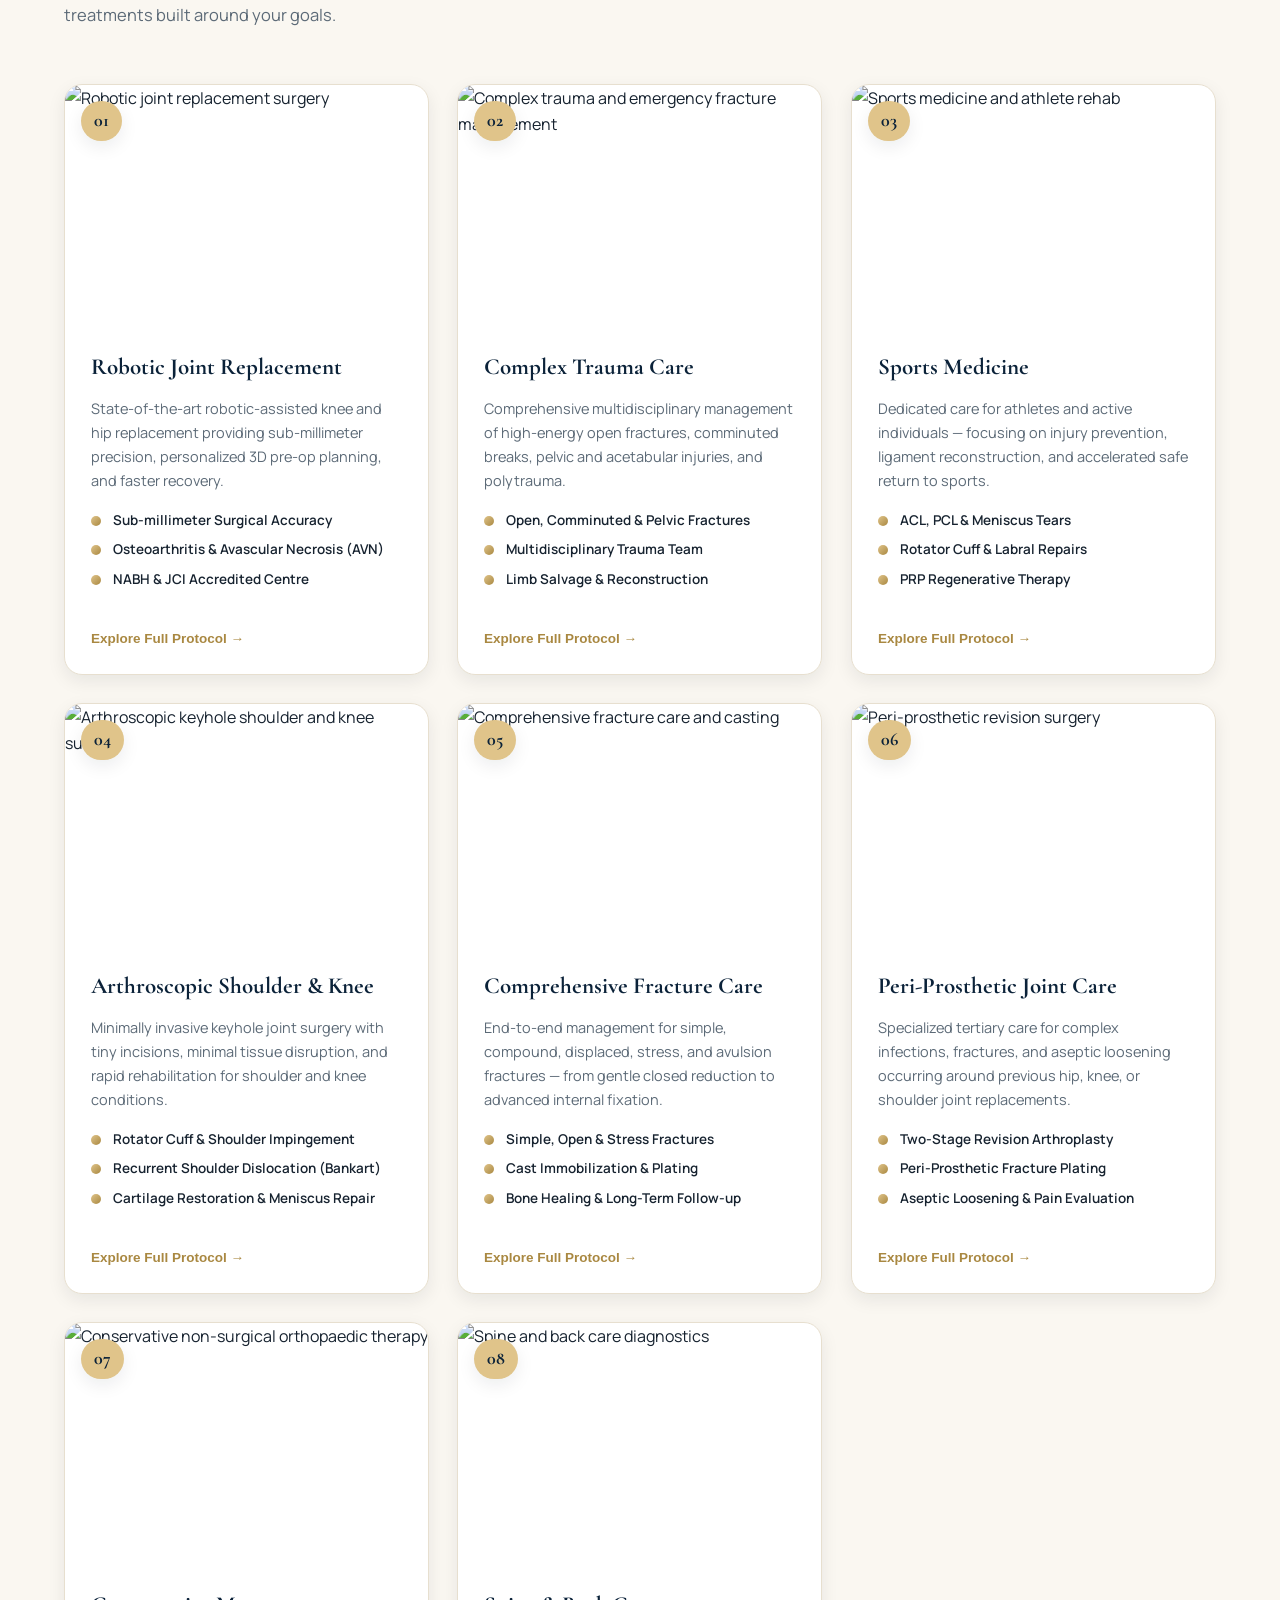
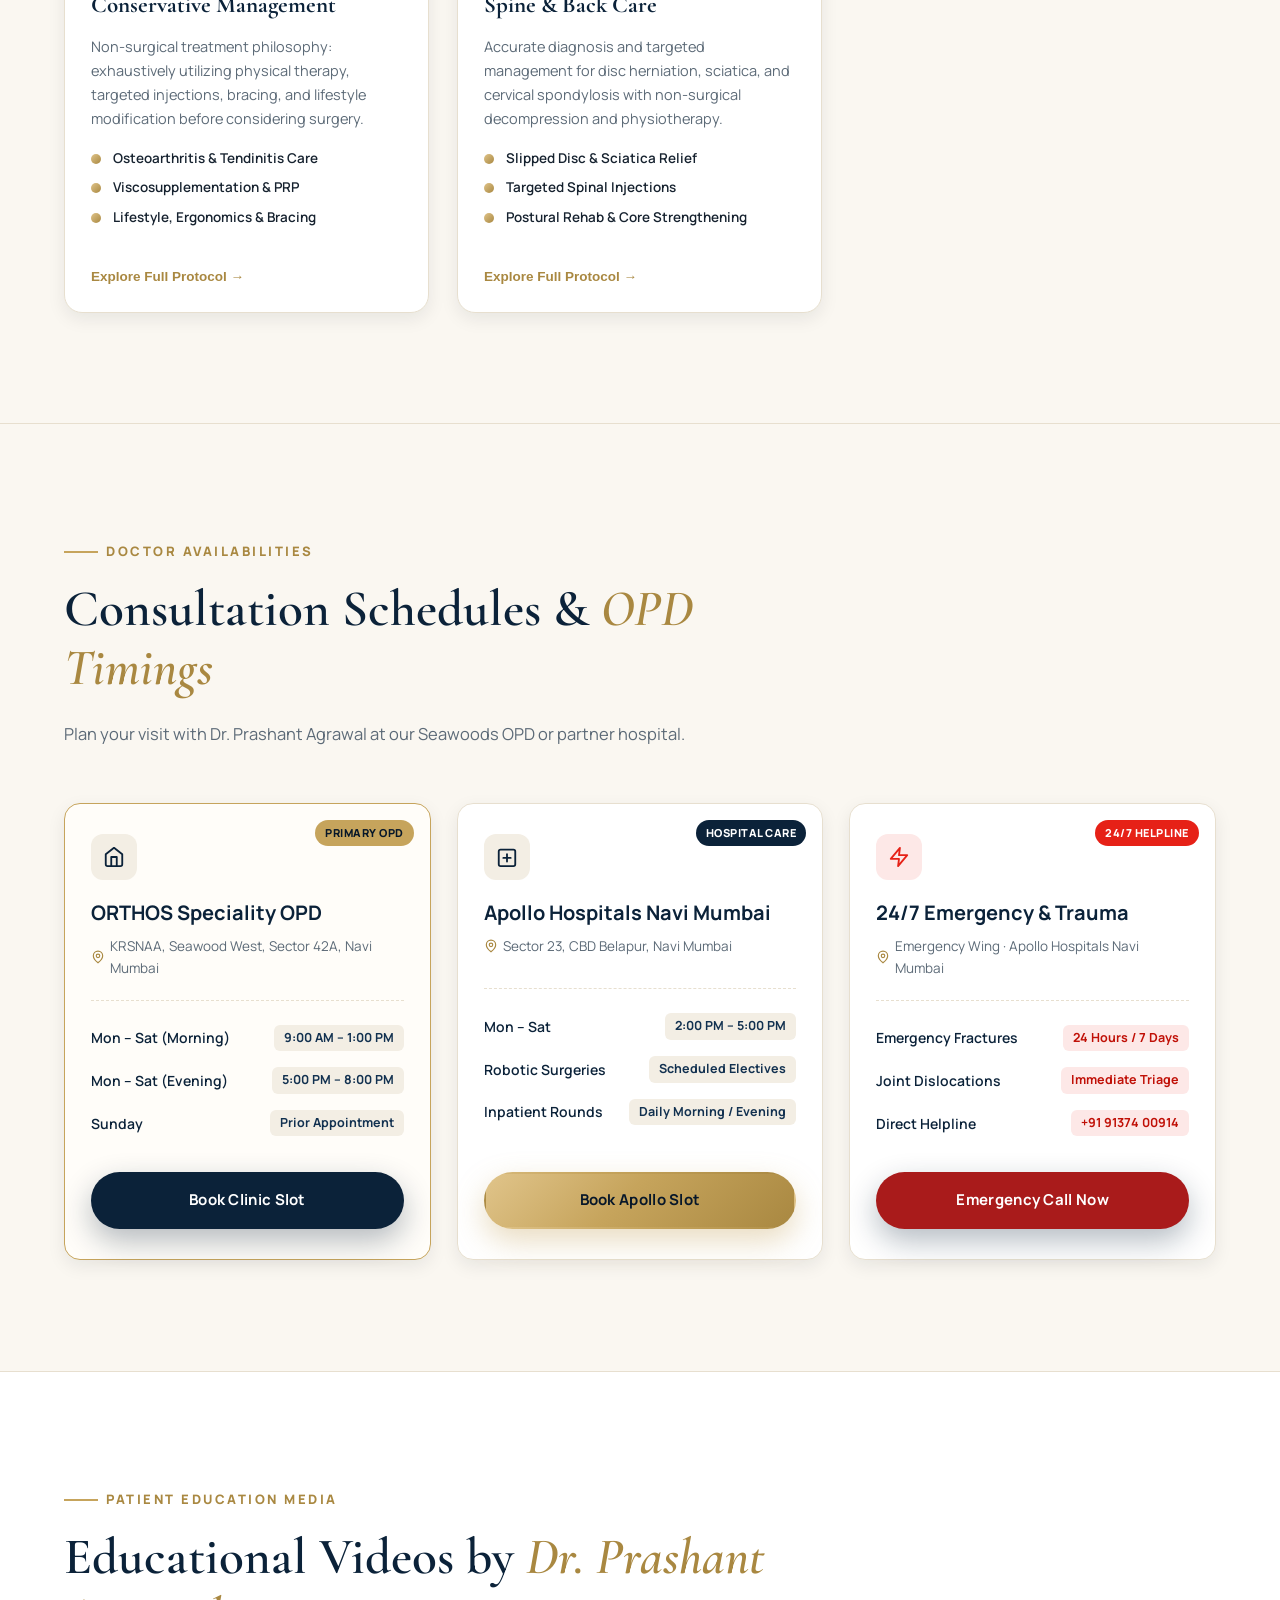
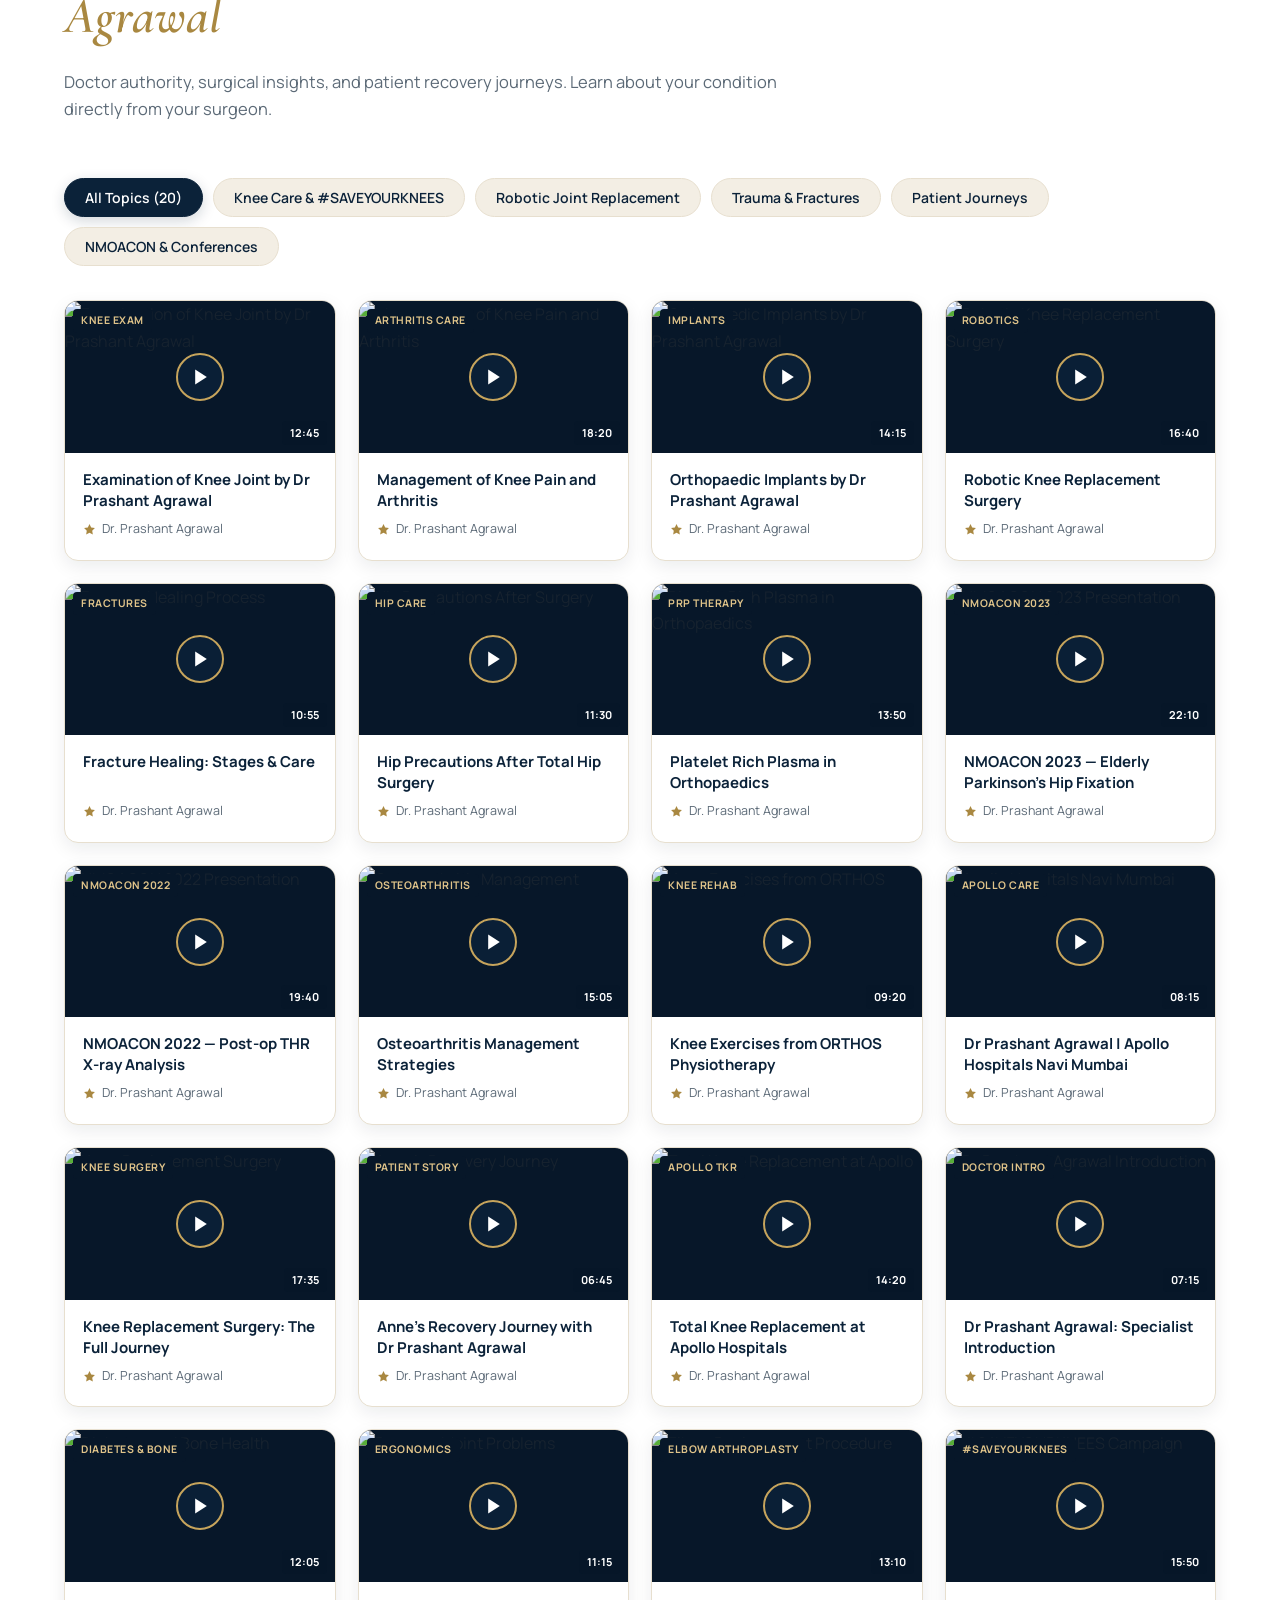
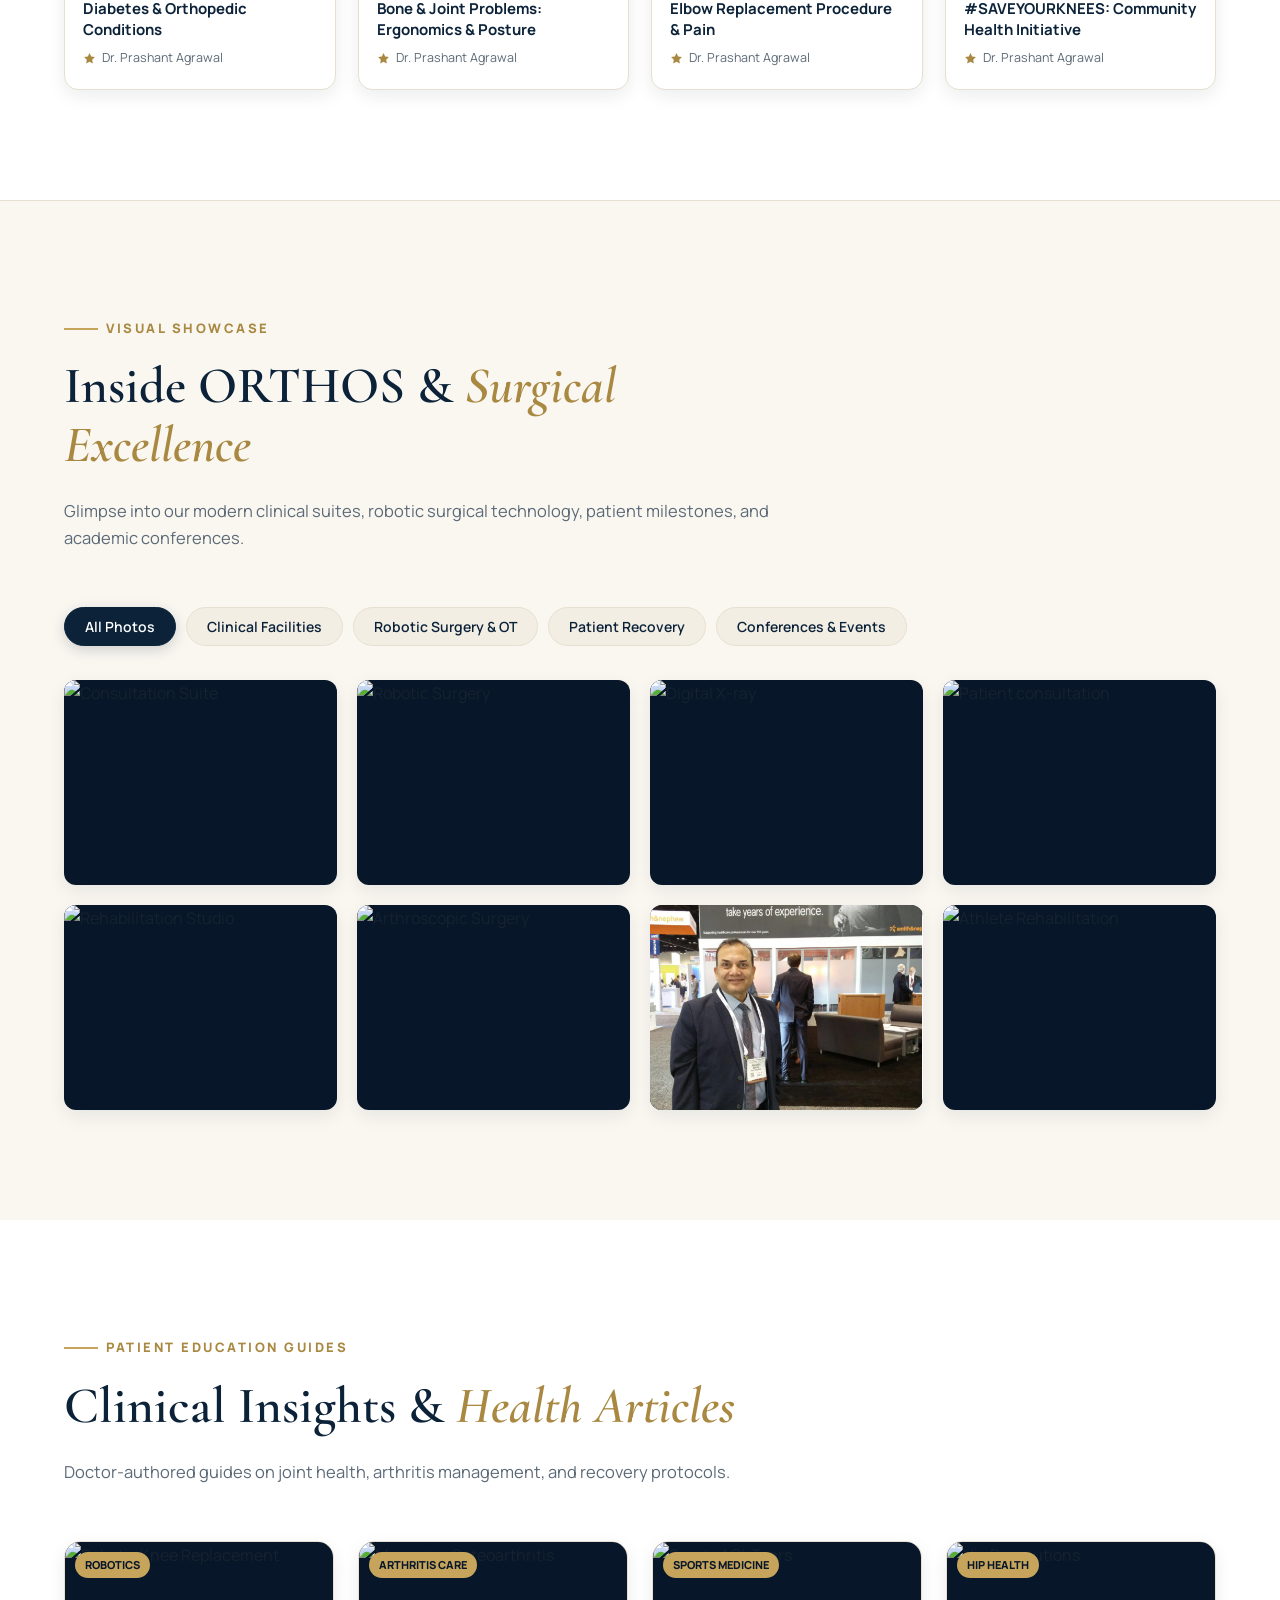
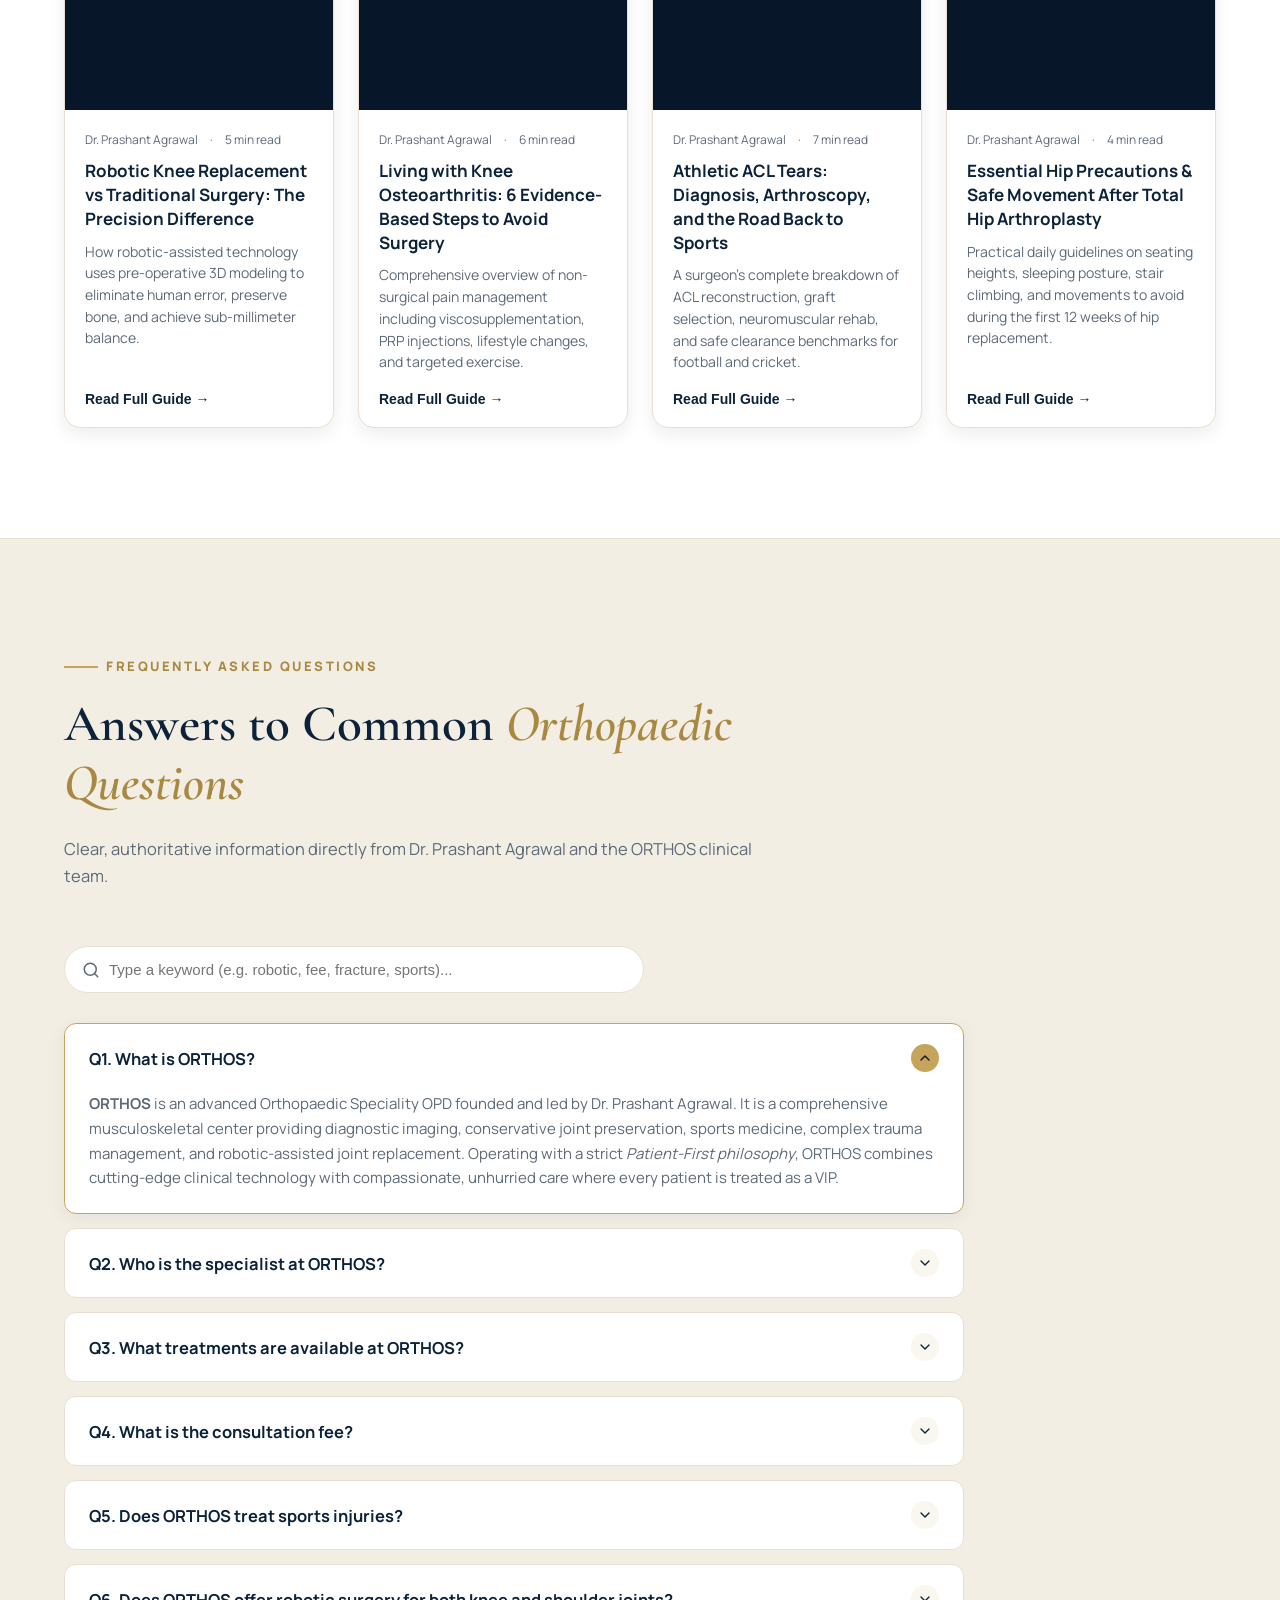
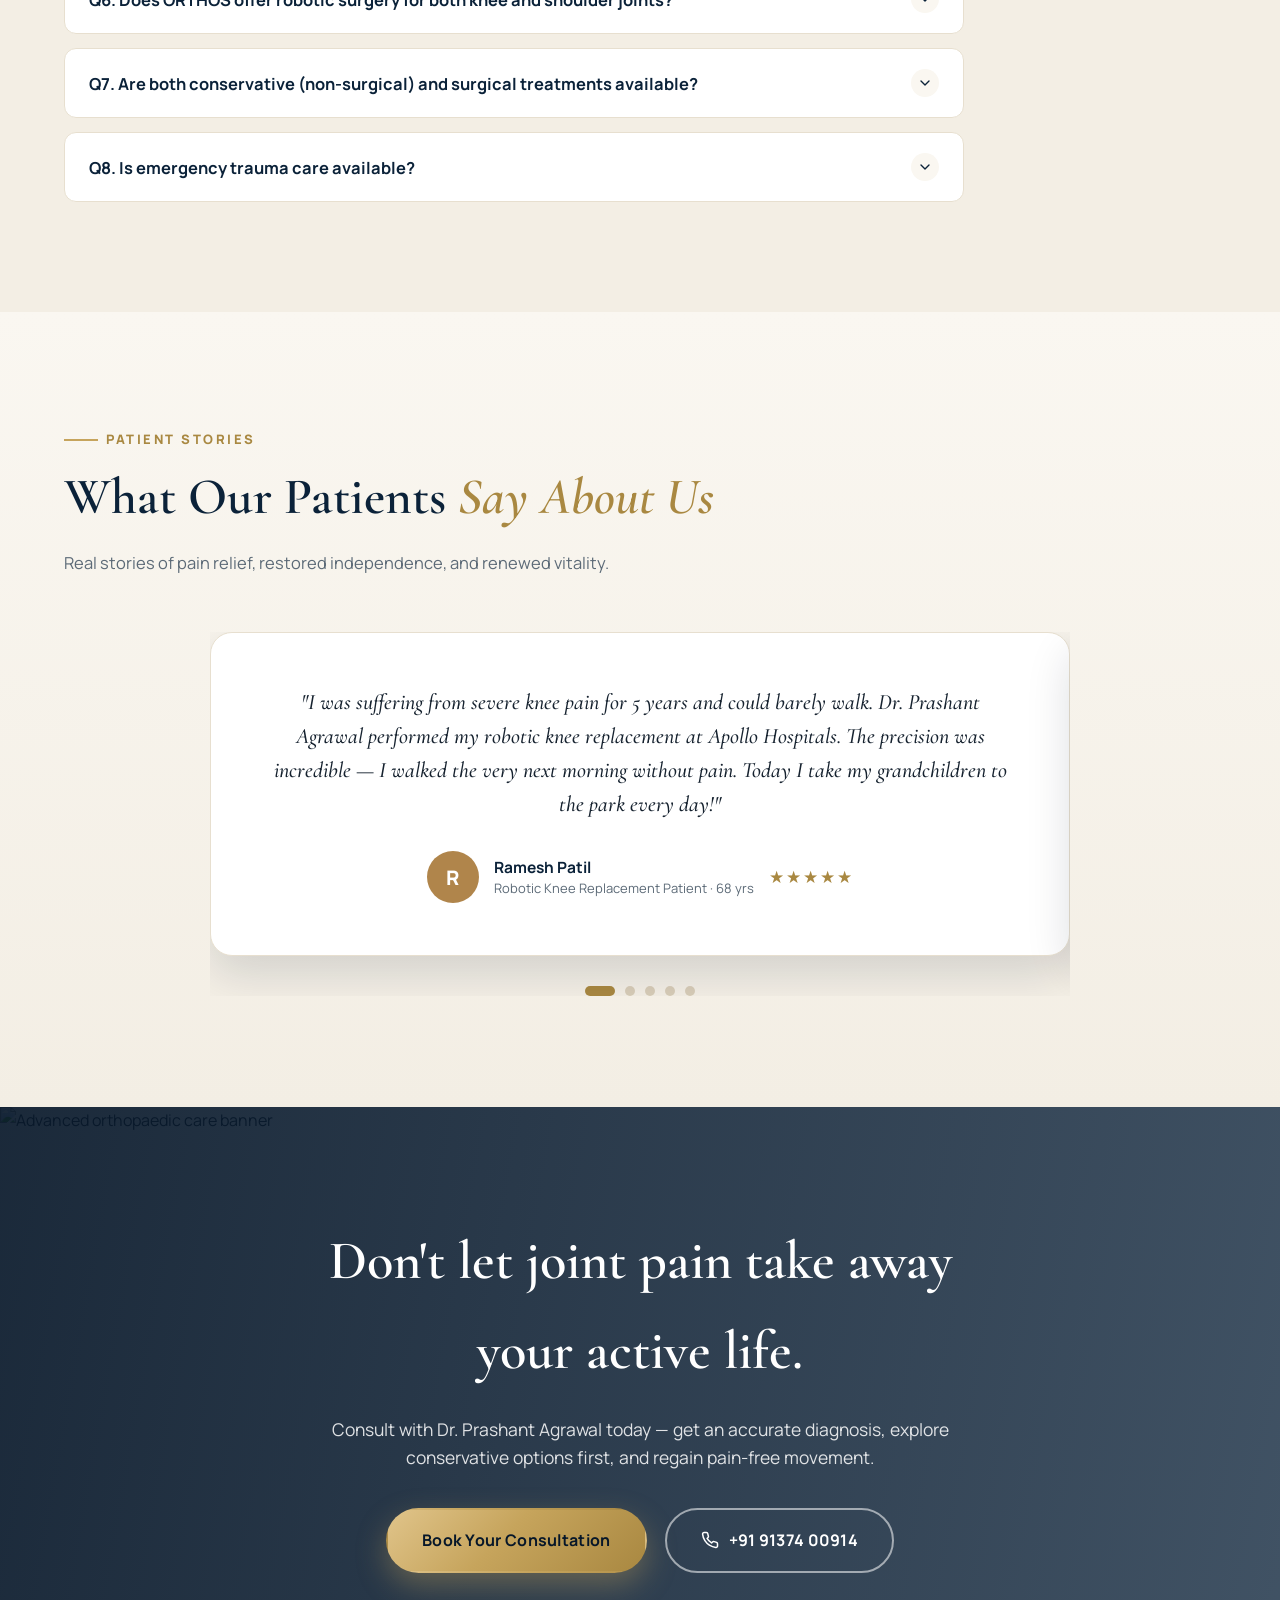
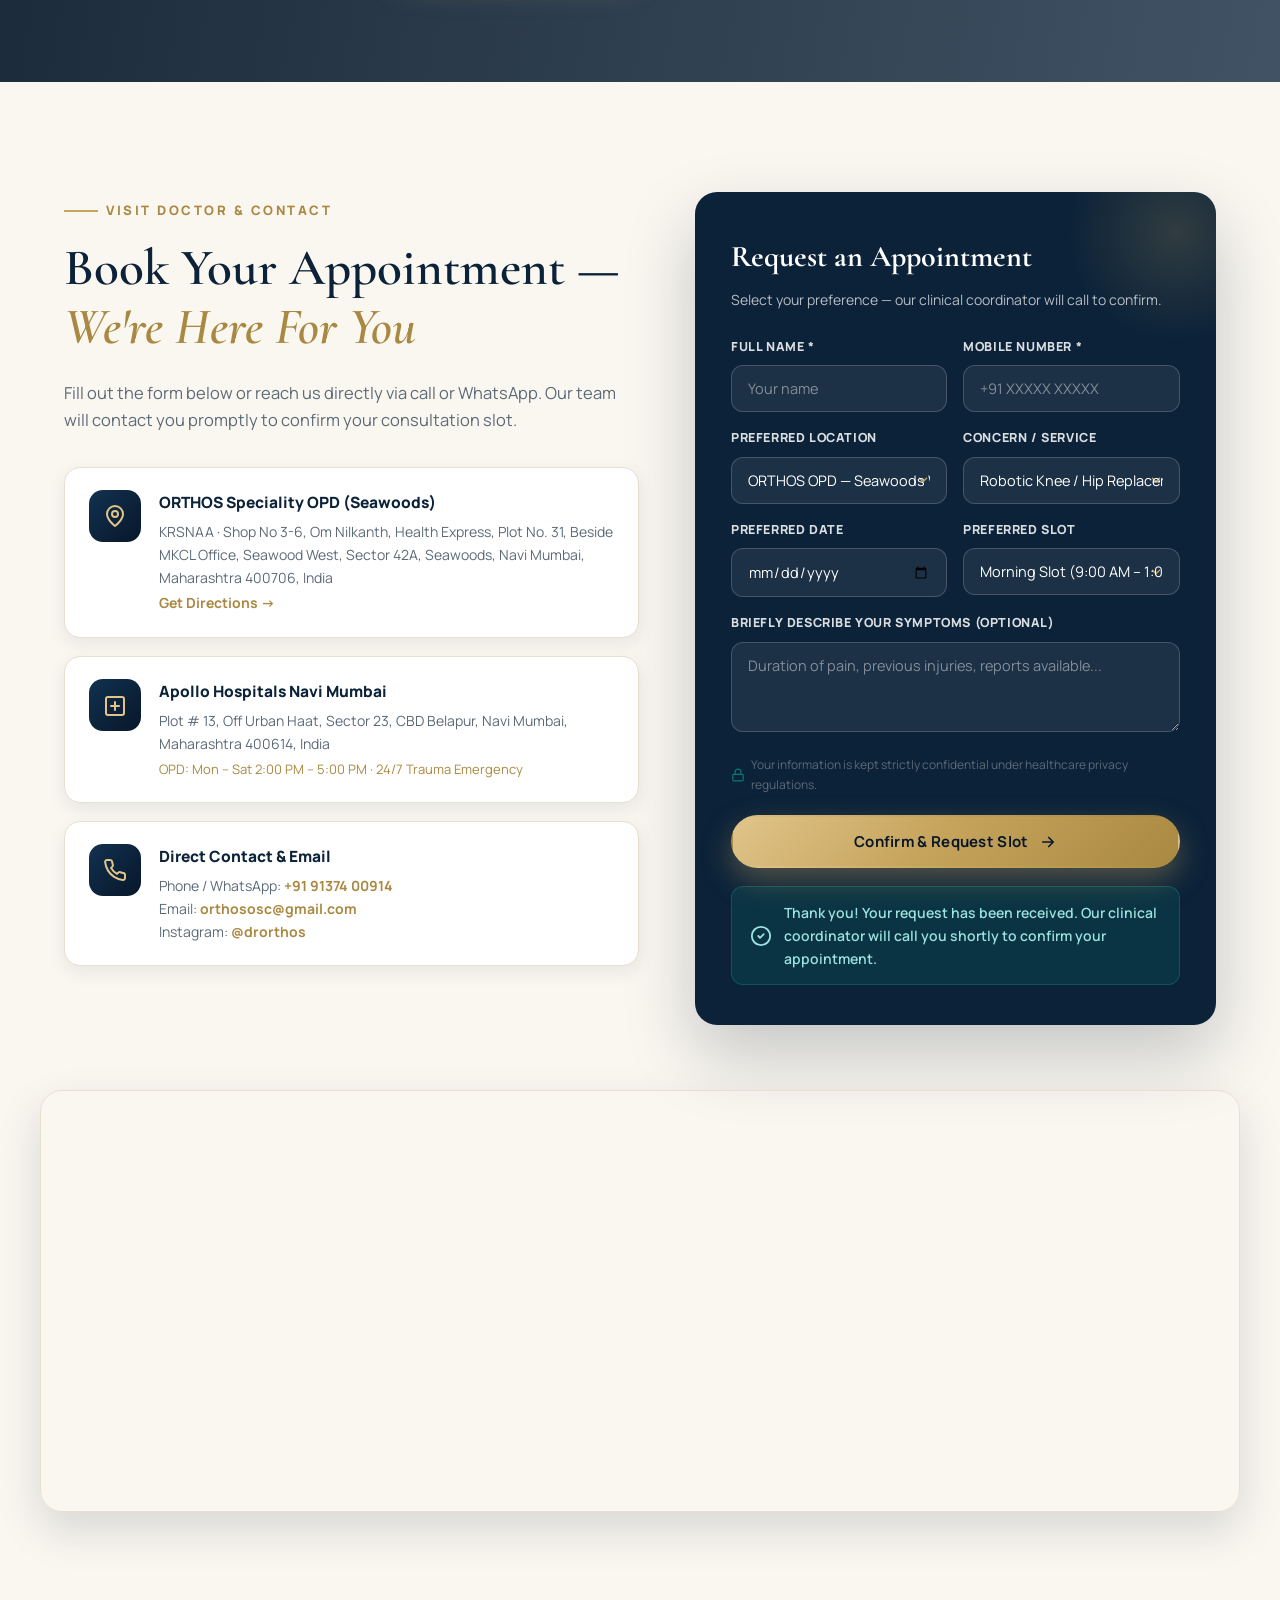
==== commit 9ae8f239: "Remove duplicate navbar Book Appointment button and set Dr. Prashant Agrawal photo in Doctor section" ====
--- a/index.html
+++ b/index.html
@@ -113,7 +113,6 @@
           <svg viewBox="0 0 24 24" fill="none" stroke="currentColor" stroke-width="2" stroke-linecap="round" stroke-linejoin="round"><path d="M22 16.92v3a2 2 0 0 1-2.18 2 19.79 19.79 0 0 1-8.63-3.07 19.5 19.5 0 0 1-6-6 19.79 19.79 0 0 1-3.07-8.67A2 2 0 0 1 4.11 2h3a2 2 0 0 1 2 1.72c.13.96.36 1.9.7 2.81a2 2 0 0 1-.45 2.11L8.09 9.91a16 16 0 0 0 6 6l1.27-1.27a2 2 0 0 1 2.11-.45c.91.34 1.85.57 2.81.7A2 2 0 0 1 22 16.92Z"/></svg>
           <span>Call Clinic</span>
         </a>
-        <a href="#contact" class="btn btn-gold nav-cta-book">Book Appointment</a>
         <button class="hamburger" id="hamburger" aria-label="Menu" aria-expanded="false">
           <span></span><span></span><span></span>
         </button>
@@ -296,7 +295,7 @@
     <div class="container doctor-grid">
       <div class="doctor-card reveal">
         <div class="doctor-photo">
-          <img src="https://images.unsplash.com/photo-1612349317150-e413f6a5b16d?q=80&w=1200&auto=format&fit=crop" alt="Dr. Prashant Agrawal, Senior Orthopaedic & Robotic Joint Replacement Surgeon" />
+          <img src="assets/dr-prashant-agrawal.png" alt="Dr. Prashant Agrawal, Senior Orthopaedic &amp; Robotic Joint Replacement Surgeon" />
           <span class="doctor-seal">
             <svg viewBox="0 0 24 24" fill="none" stroke="currentColor" stroke-width="2" stroke-linecap="round" stroke-linejoin="round"><path d="M12 22s8-4 8-10V5l-8-3-8 3v7c0 6 8 10 8 10Z"/></svg>
           </span>
@@ -982,11 +981,11 @@
           </div>
         </div>
 
-        <div class="gallery-item" data-gcat="academic" onclick="openLightbox('https://images.unsplash.com/photo-1576091160399-112ba8d25d1d?q=80&w=1200&auto=format&fit=crop', 'Academic Case Discussion at Orthopaedic Association Workshop')">
-          <img src="https://images.unsplash.com/photo-1576091160399-112ba8d25d1d?q=80&w=800&auto=format&fit=crop" alt="Academic Workshop" />
+        <div class="gallery-item" data-gcat="academic" onclick="openLightbox('assets/dr-prashant-agrawal.png', 'Dr. Prashant Agrawal at International Orthopaedic Conference &amp; Smith &amp; Nephew Surgical Forum')">
+          <img src="assets/dr-prashant-agrawal.png" alt="Dr. Prashant Agrawal at International Orthopaedic Surgery Conference" />
           <div class="gallery-overlay">
             <span class="gallery-category">Academics</span>
-            <span class="gallery-title">NMOACON &amp; Clinical Presentations</span>
+            <span class="gallery-title">Dr. Agrawal at International Surgery Forum</span>
           </div>
         </div>
 
--- a/styles.css
+++ b/styles.css
@@ -606,8 +606,9 @@
   box-shadow: var(--shadow-lg);
   backdrop-filter: blur(6px);
 }
-.doctor-photo { position: relative; aspect-ratio: 4/4.4; overflow: hidden; }
-.doctor-photo img { width: 100%; height: 100%; object-fit: cover; }
+.doctor-photo { position: relative; aspect-ratio: 4/4.8; overflow: hidden; background: #0d1e34; }
+.doctor-photo img { width: 100%; height: 100%; object-fit: cover; object-position: center 25%; transition: transform .45s ease; }
+.doctor-card:hover .doctor-photo img { transform: scale(1.025); }
 .doctor-seal {
   position: absolute; bottom: -26px; left: 50%; transform: translateX(-50%);
   width: 66px; height: 66px;
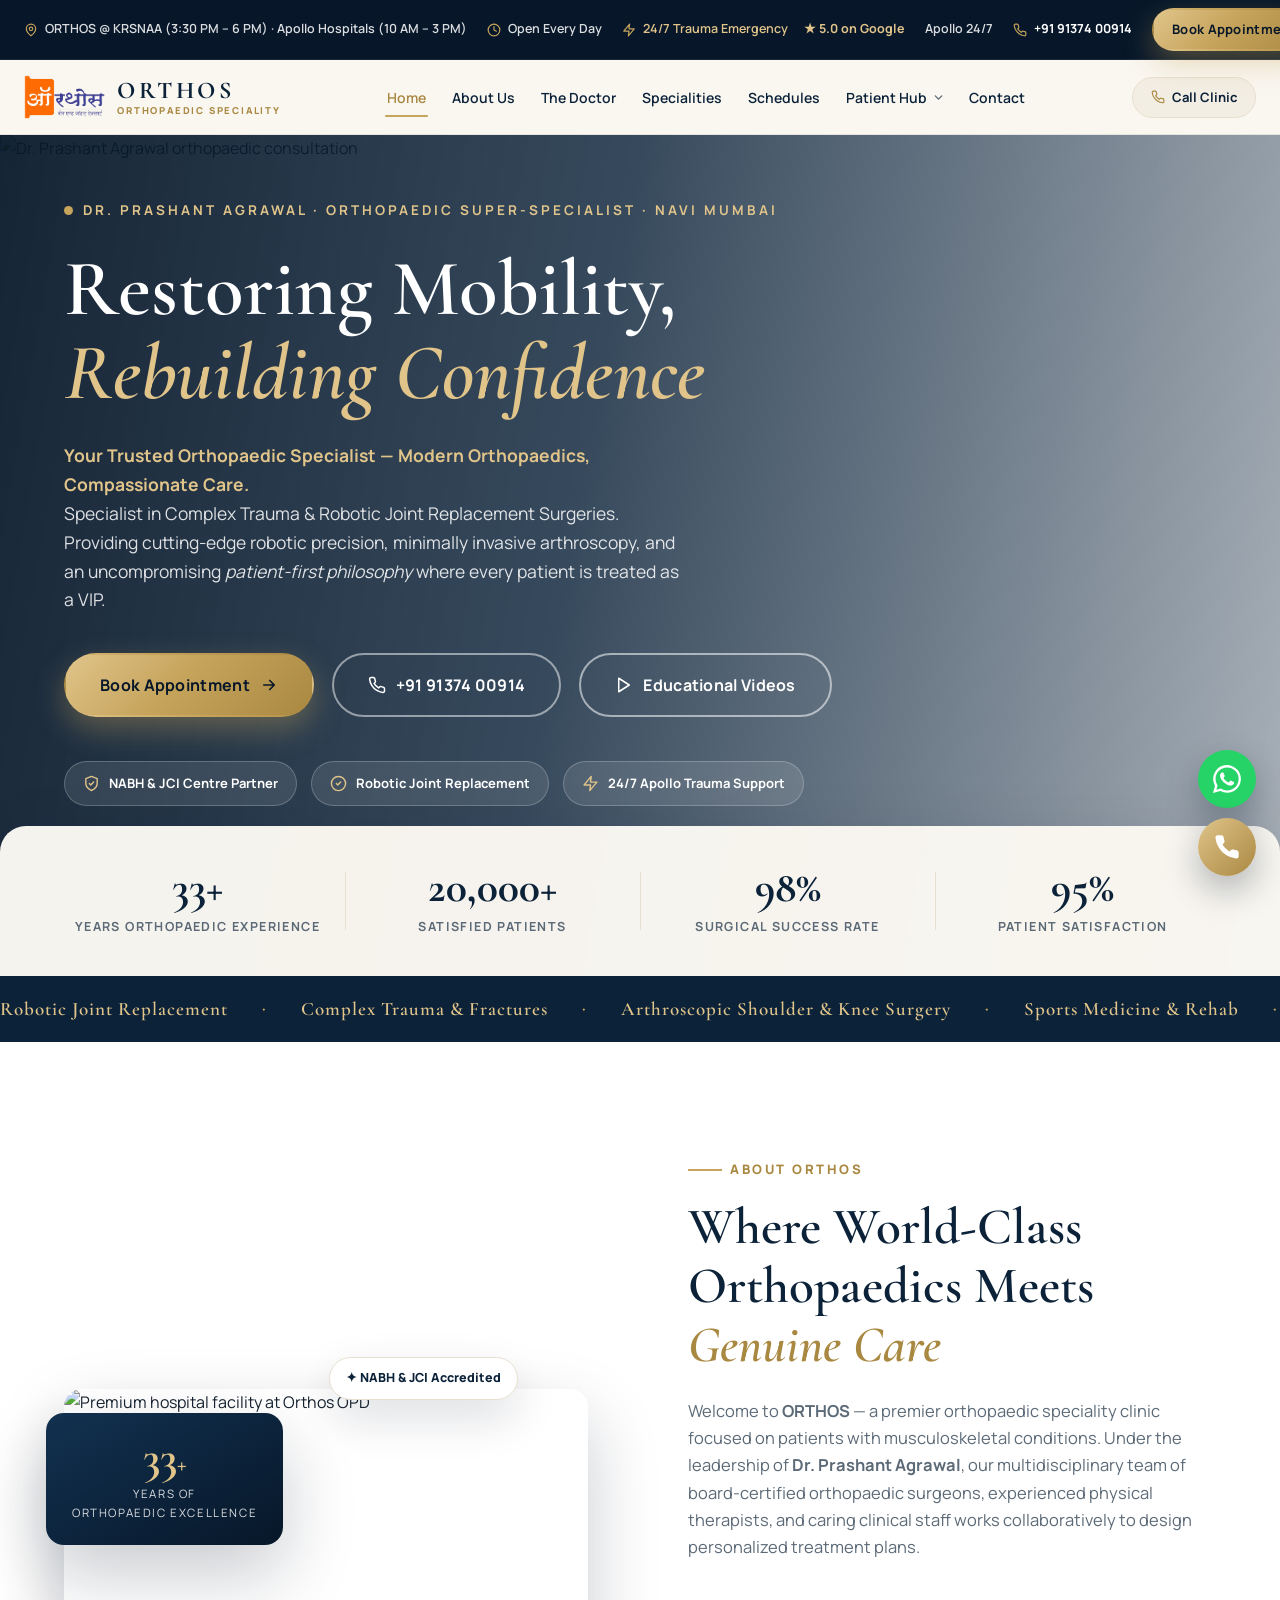
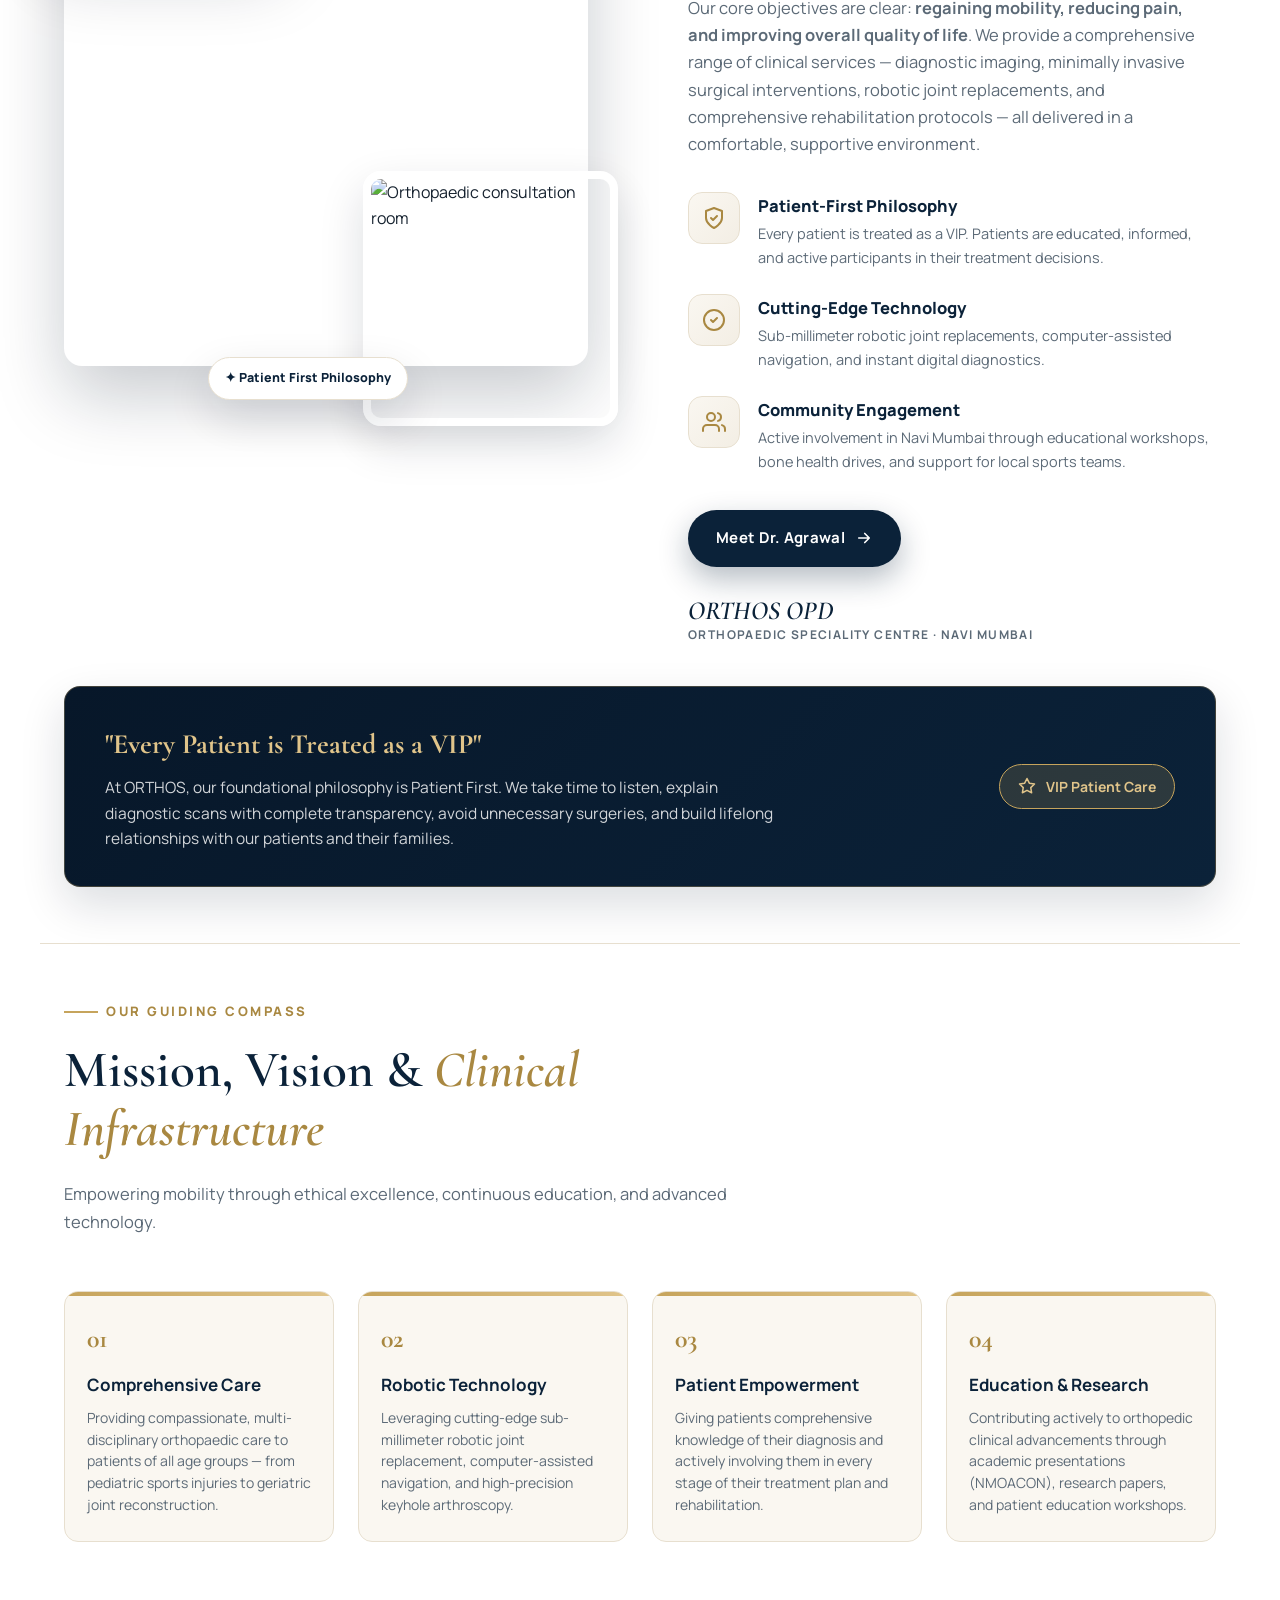
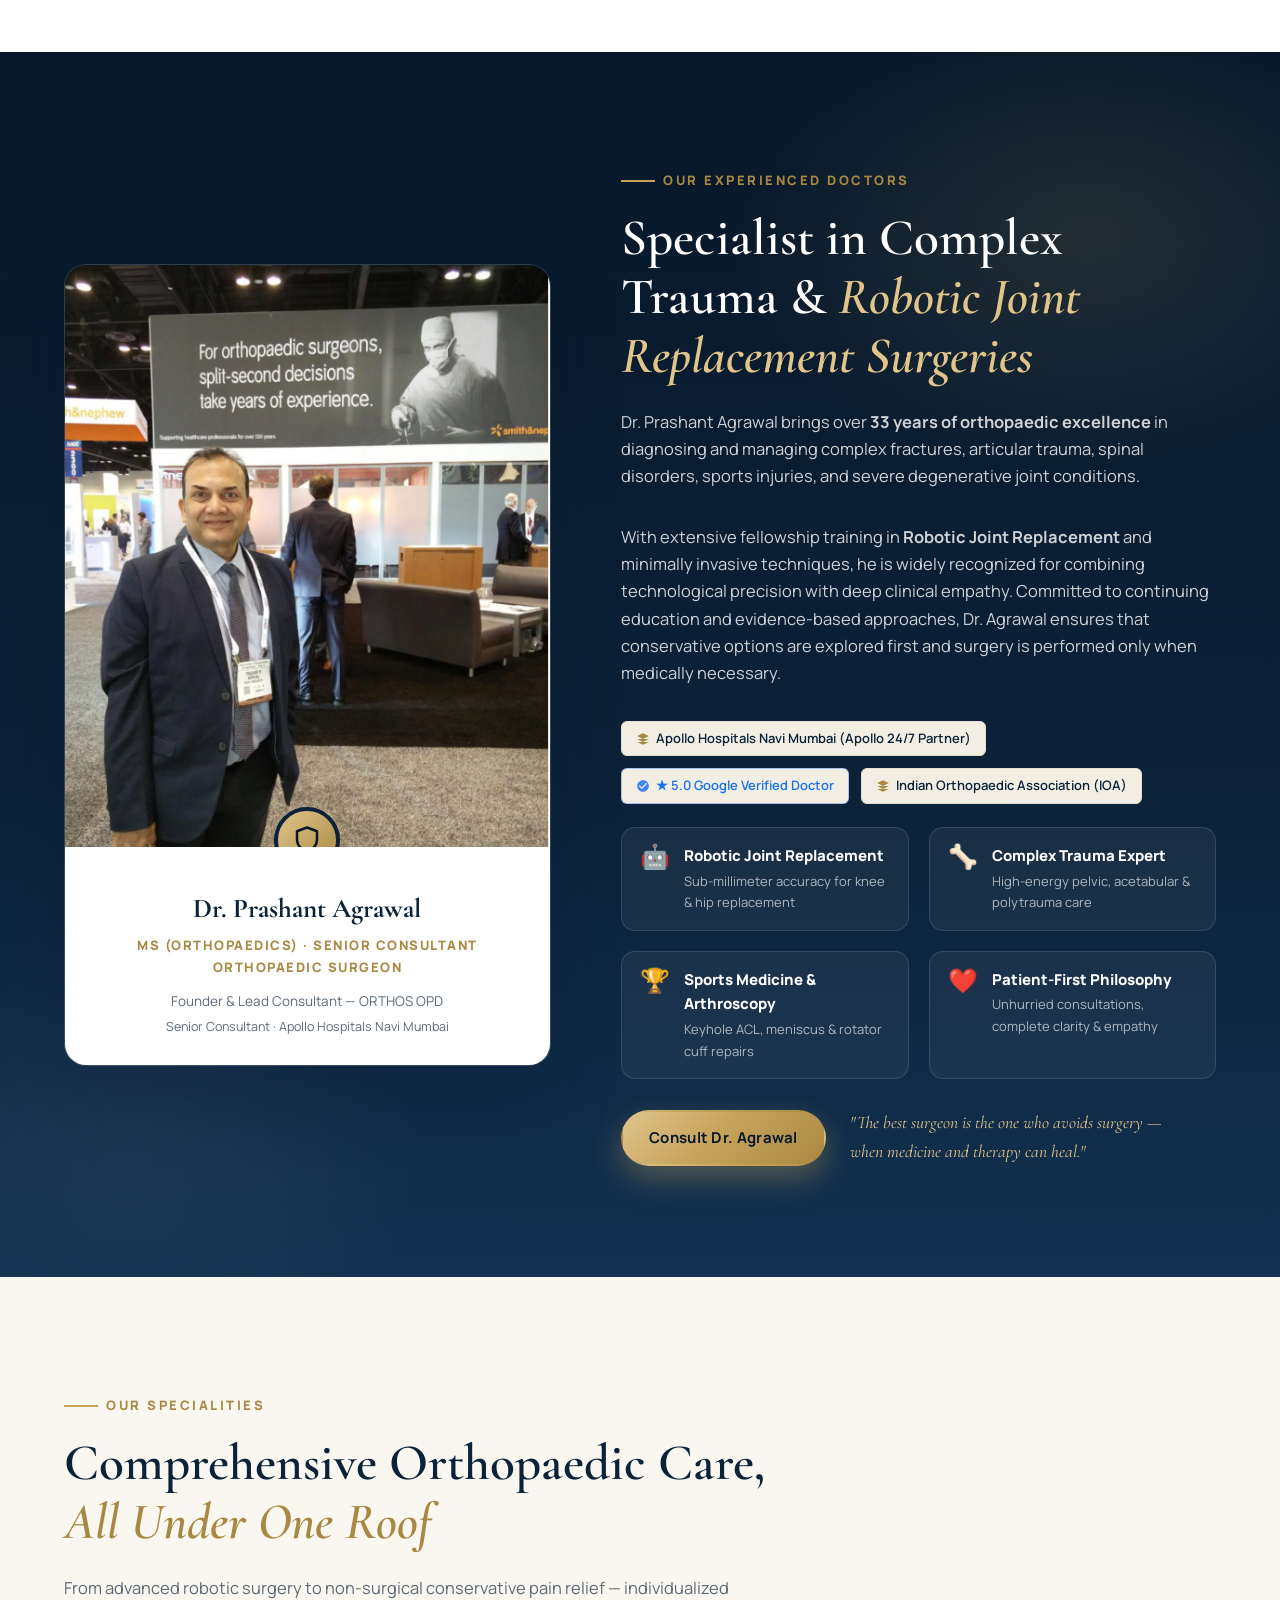
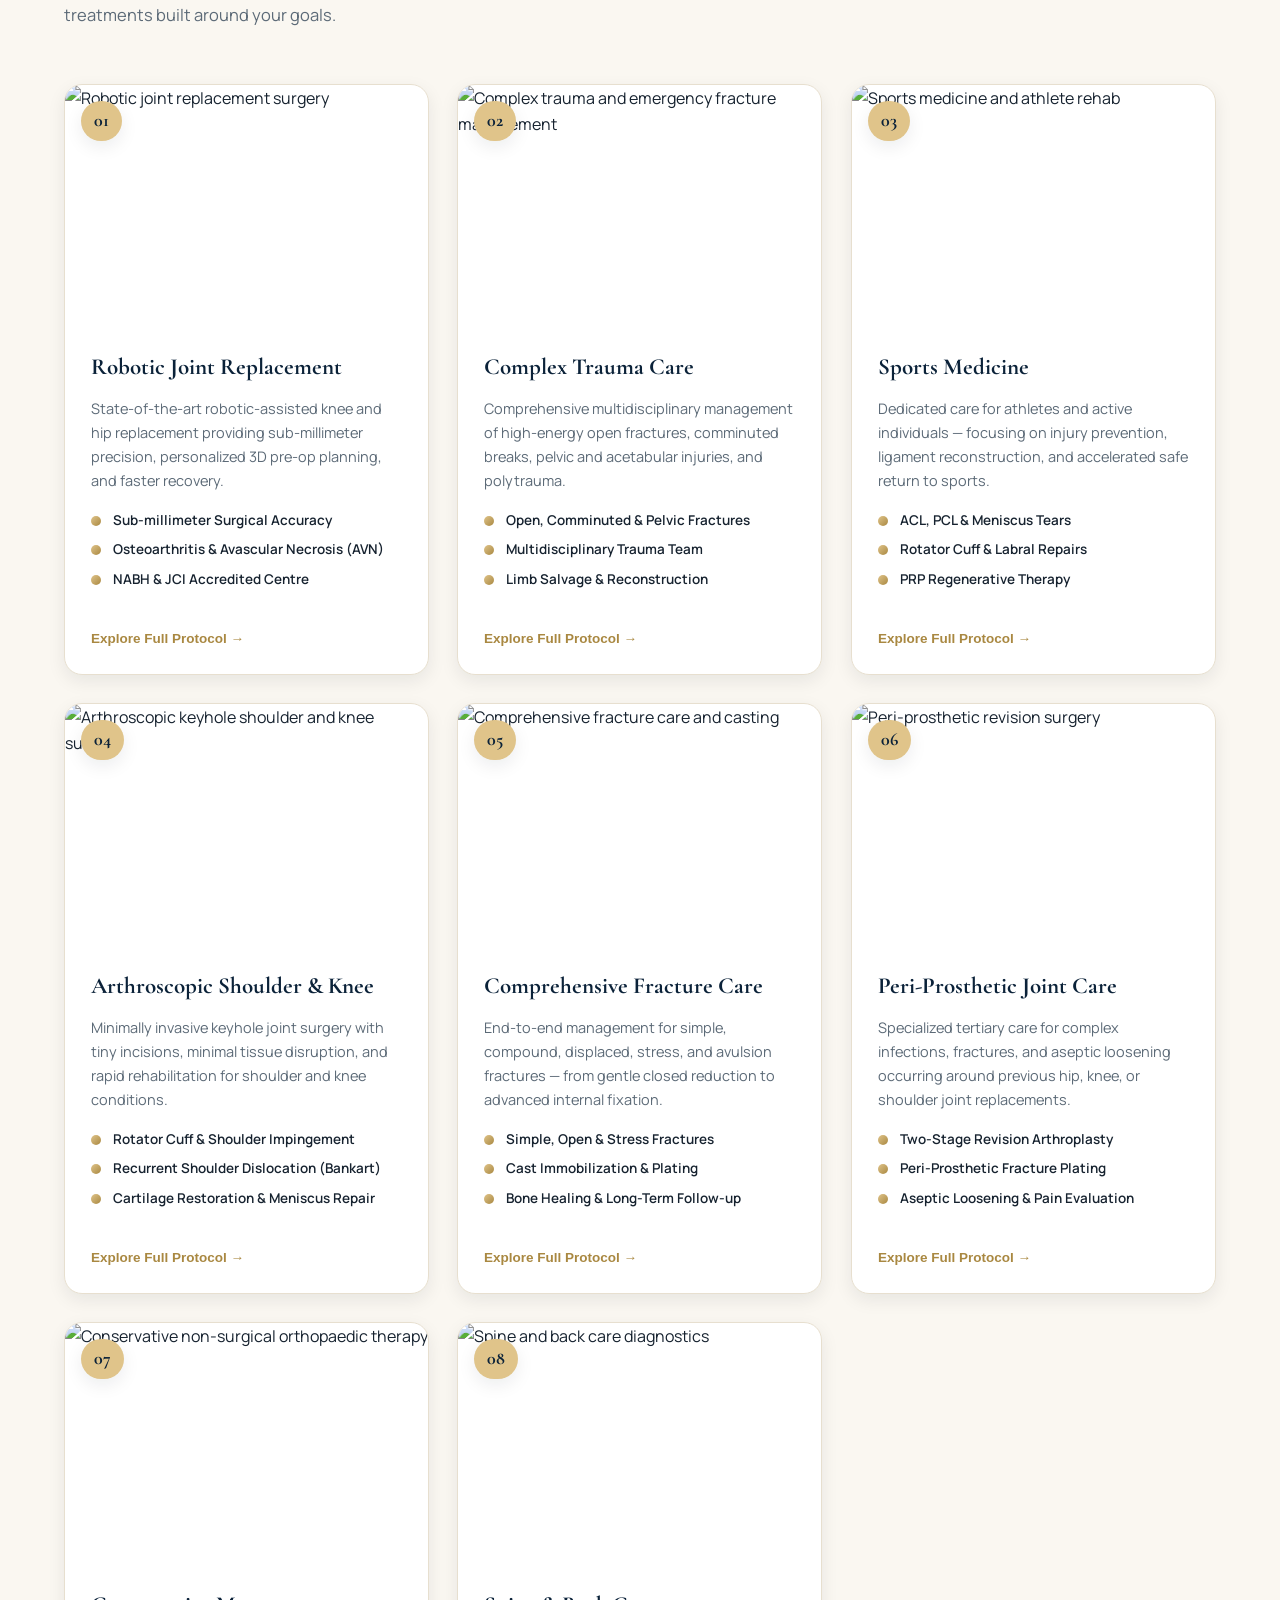
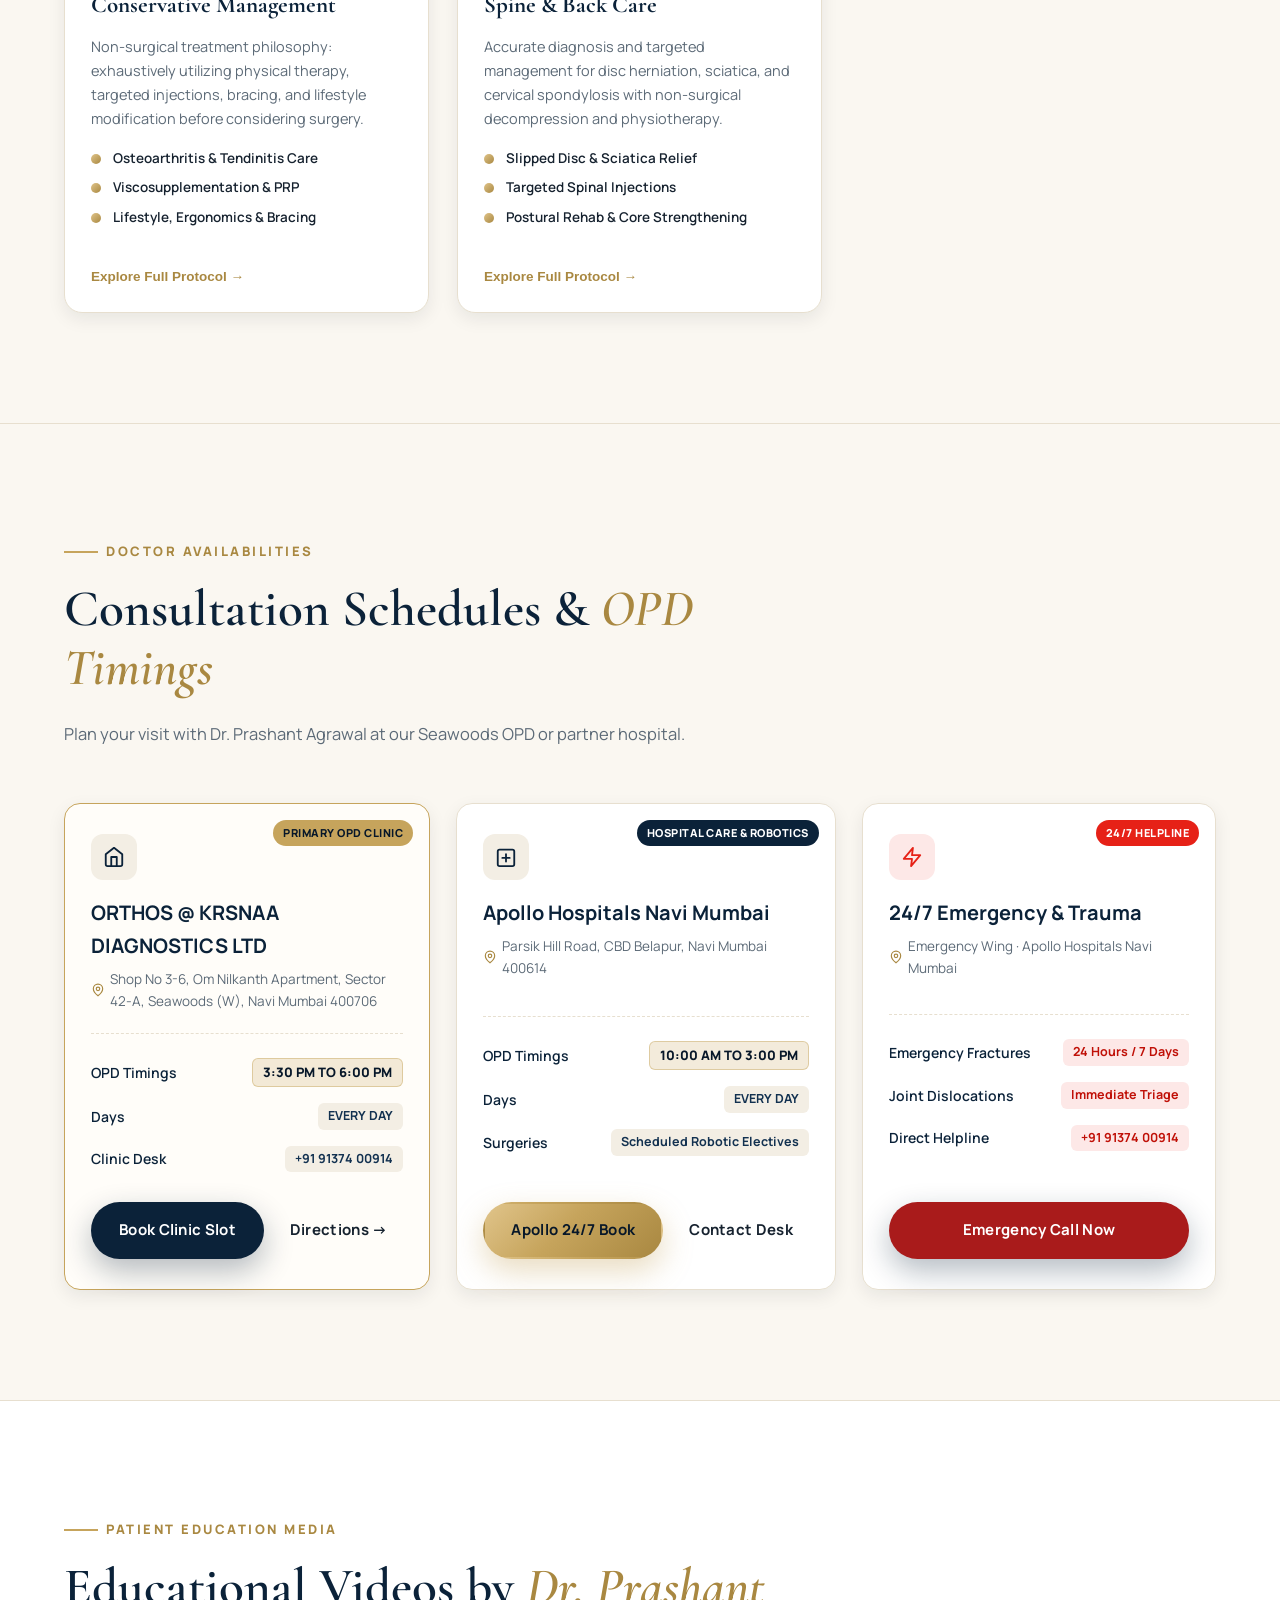
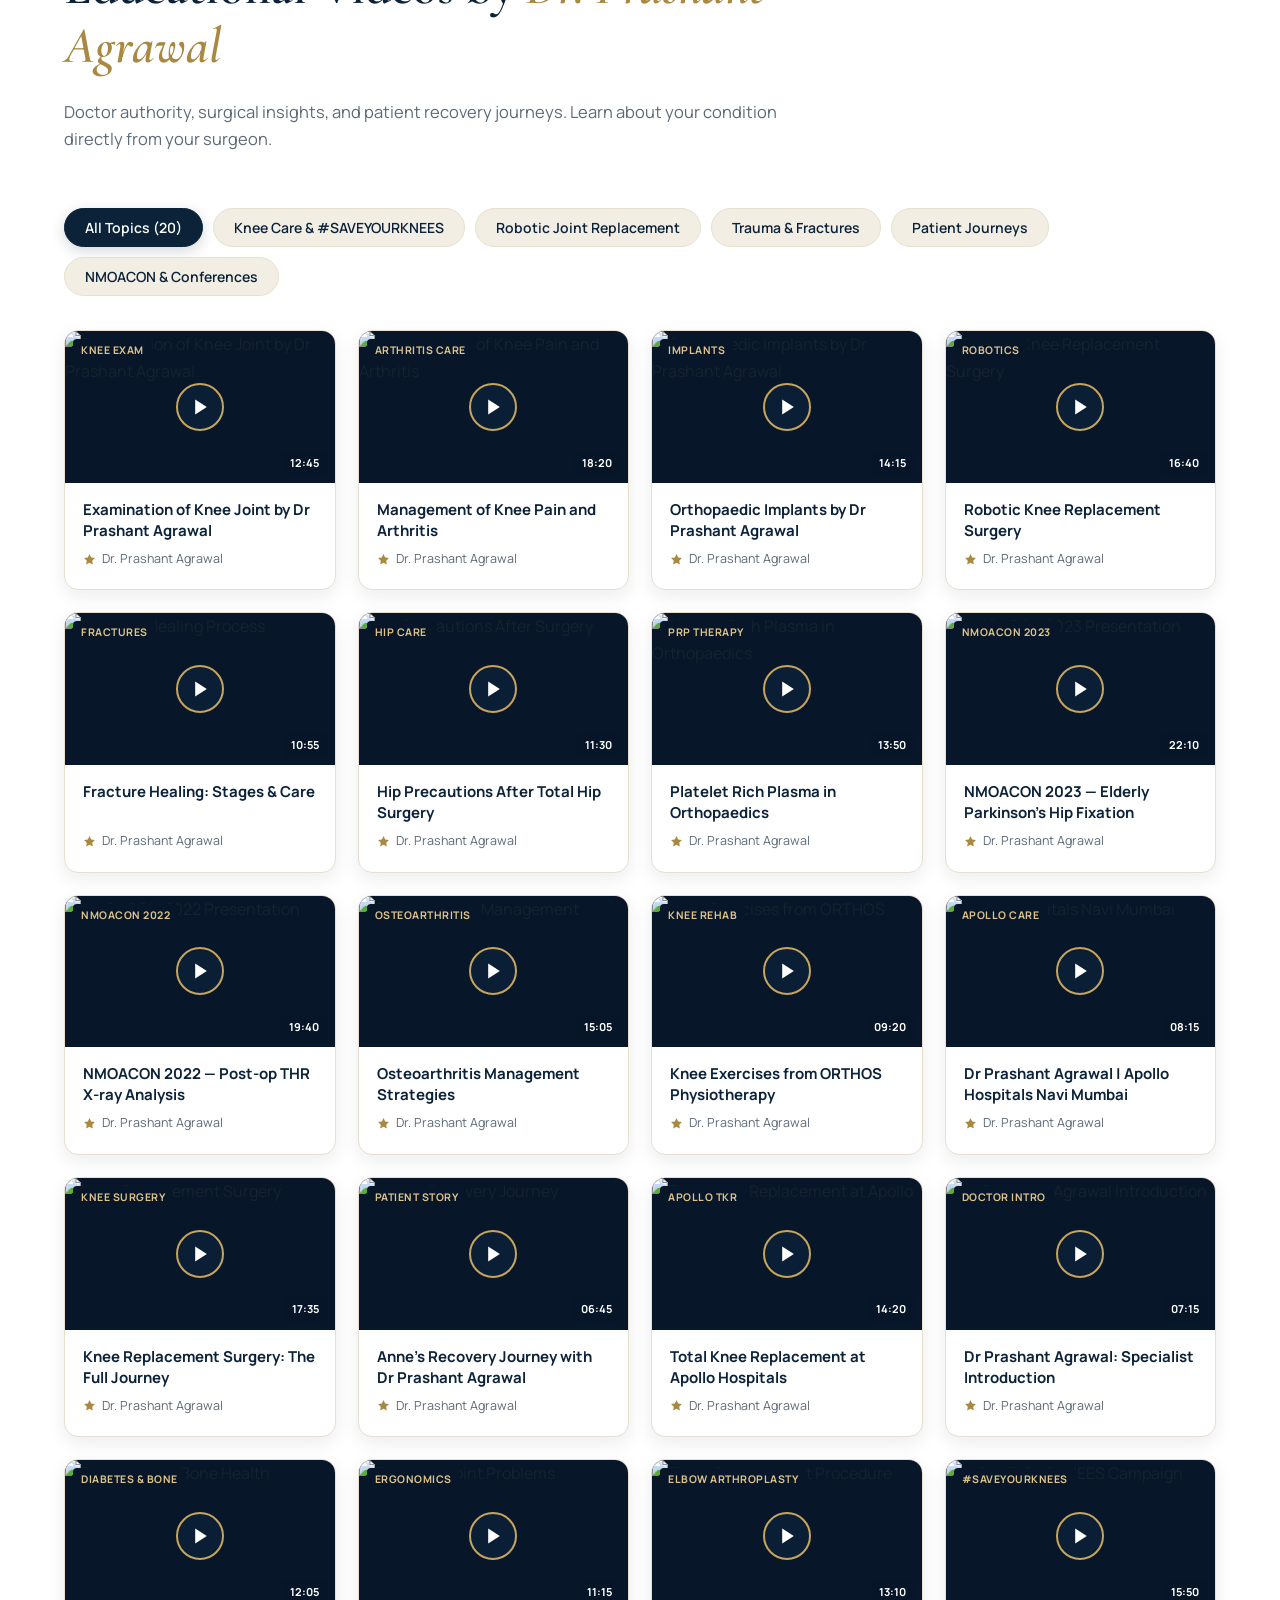
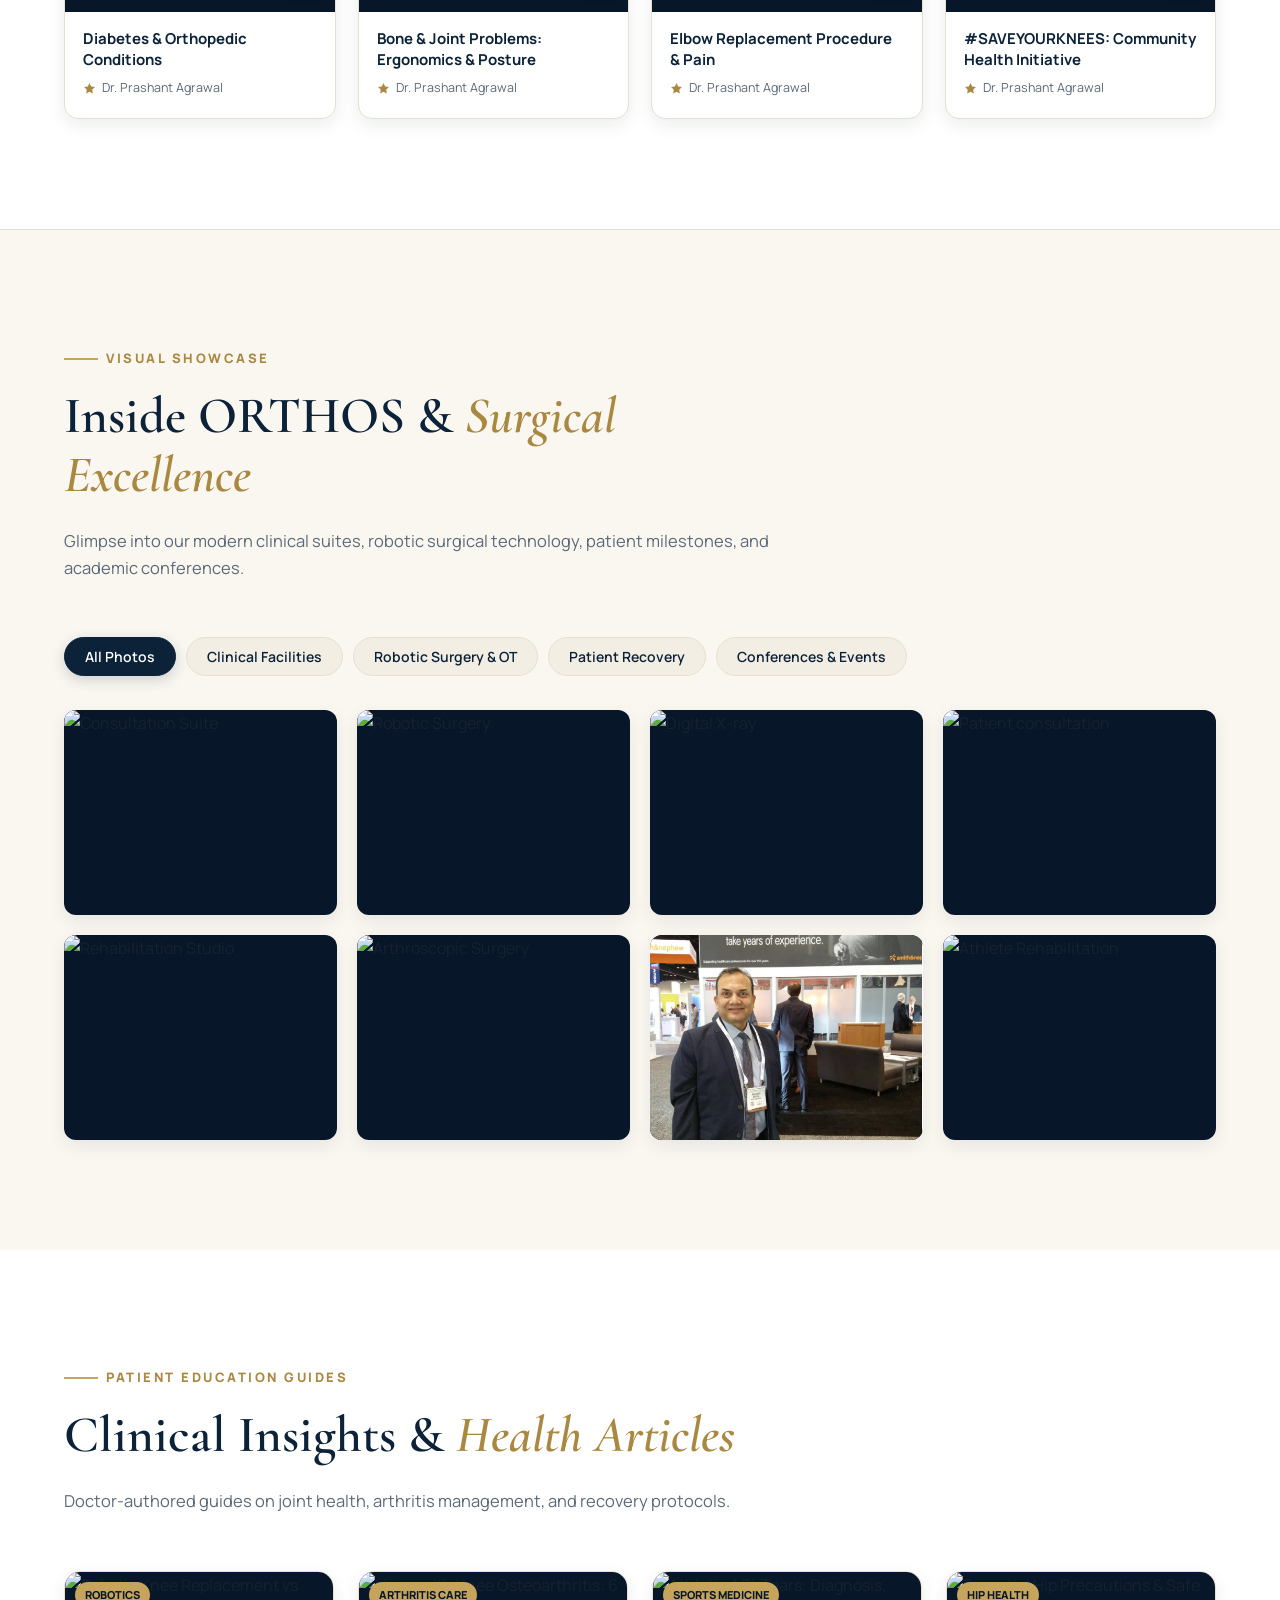
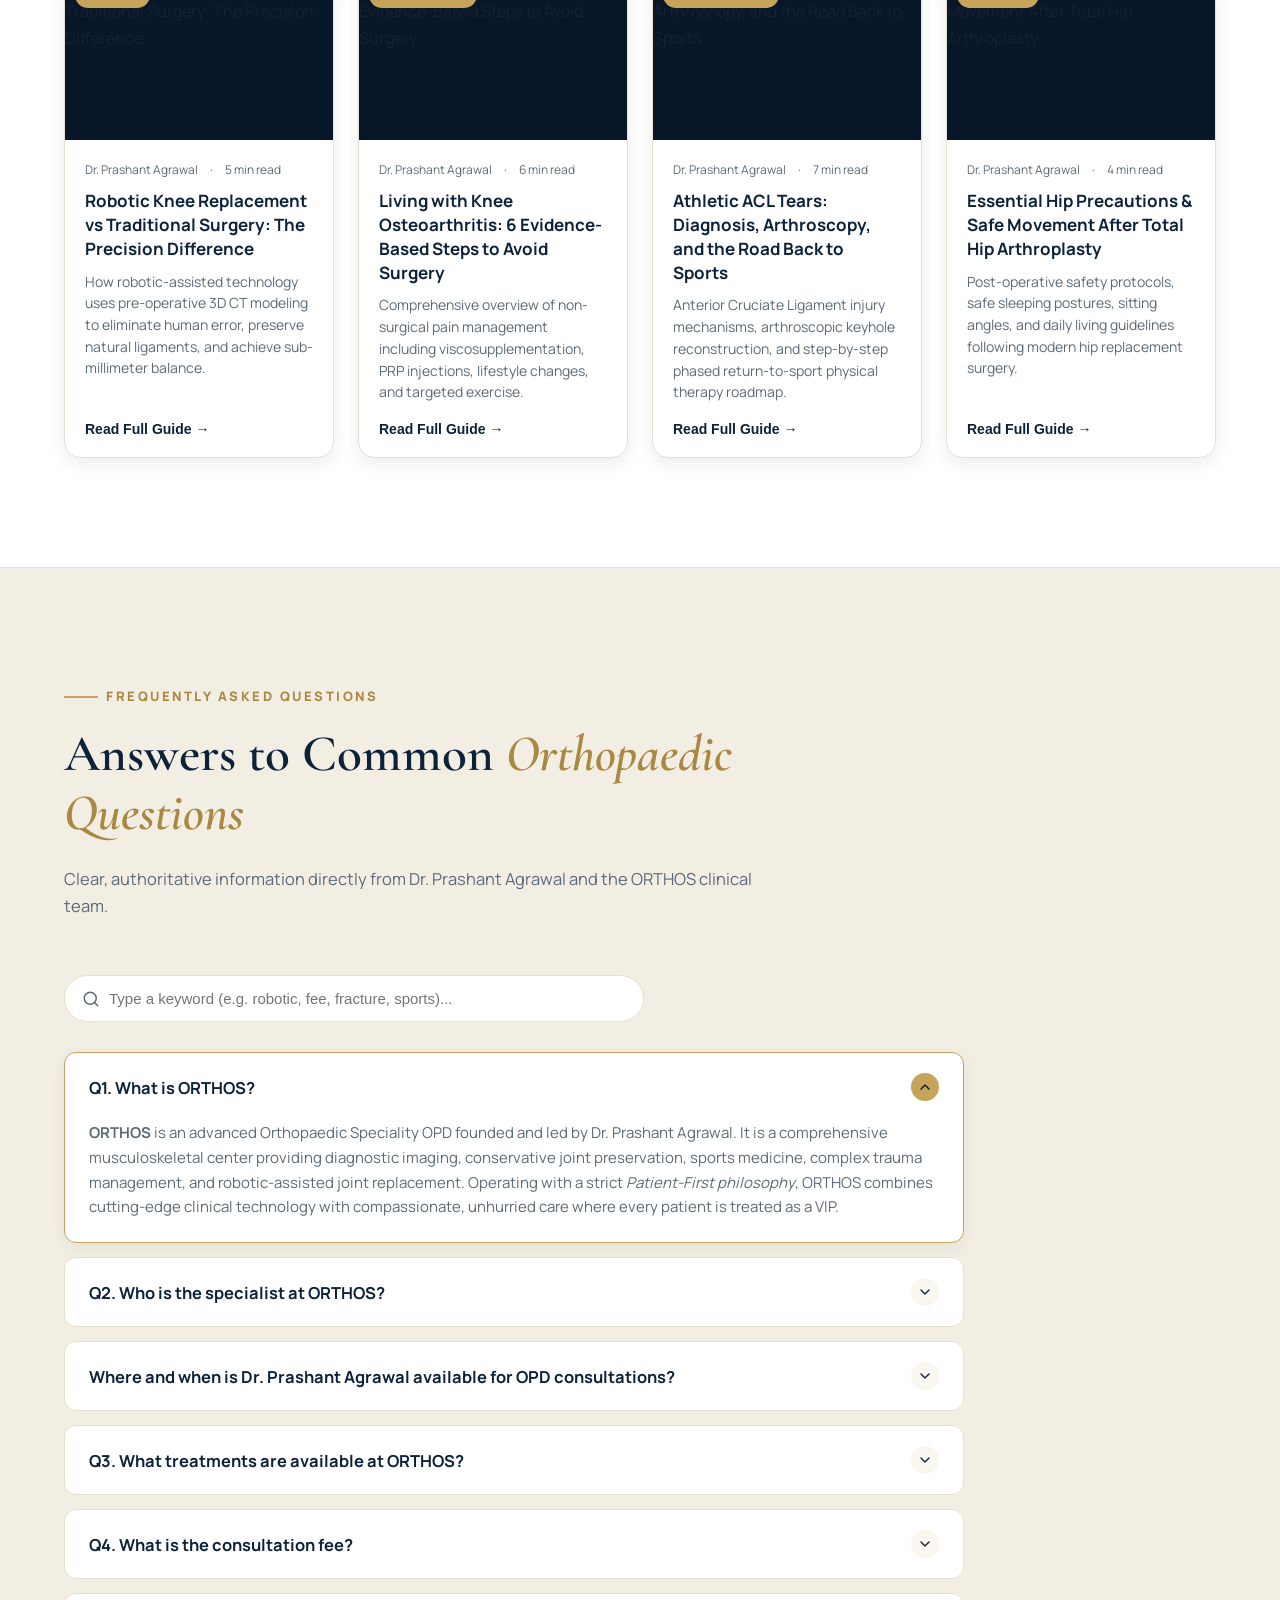
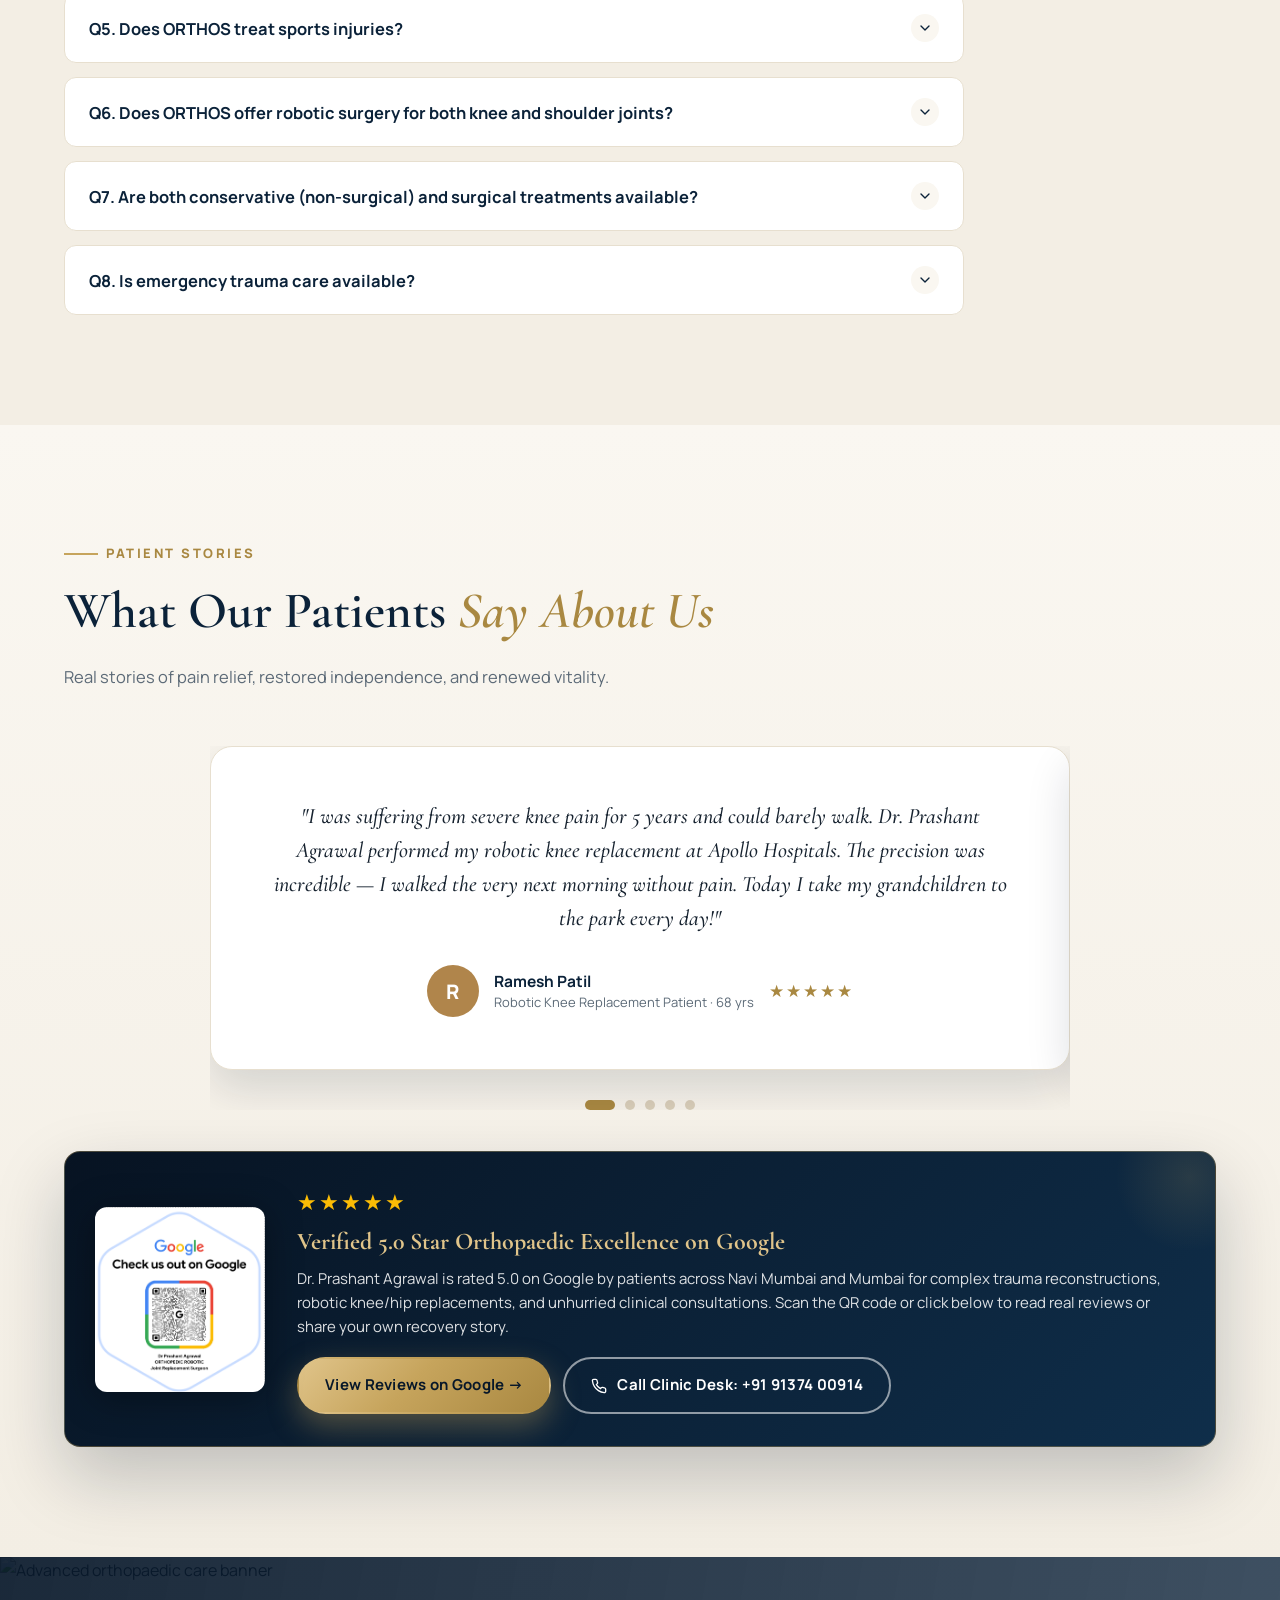
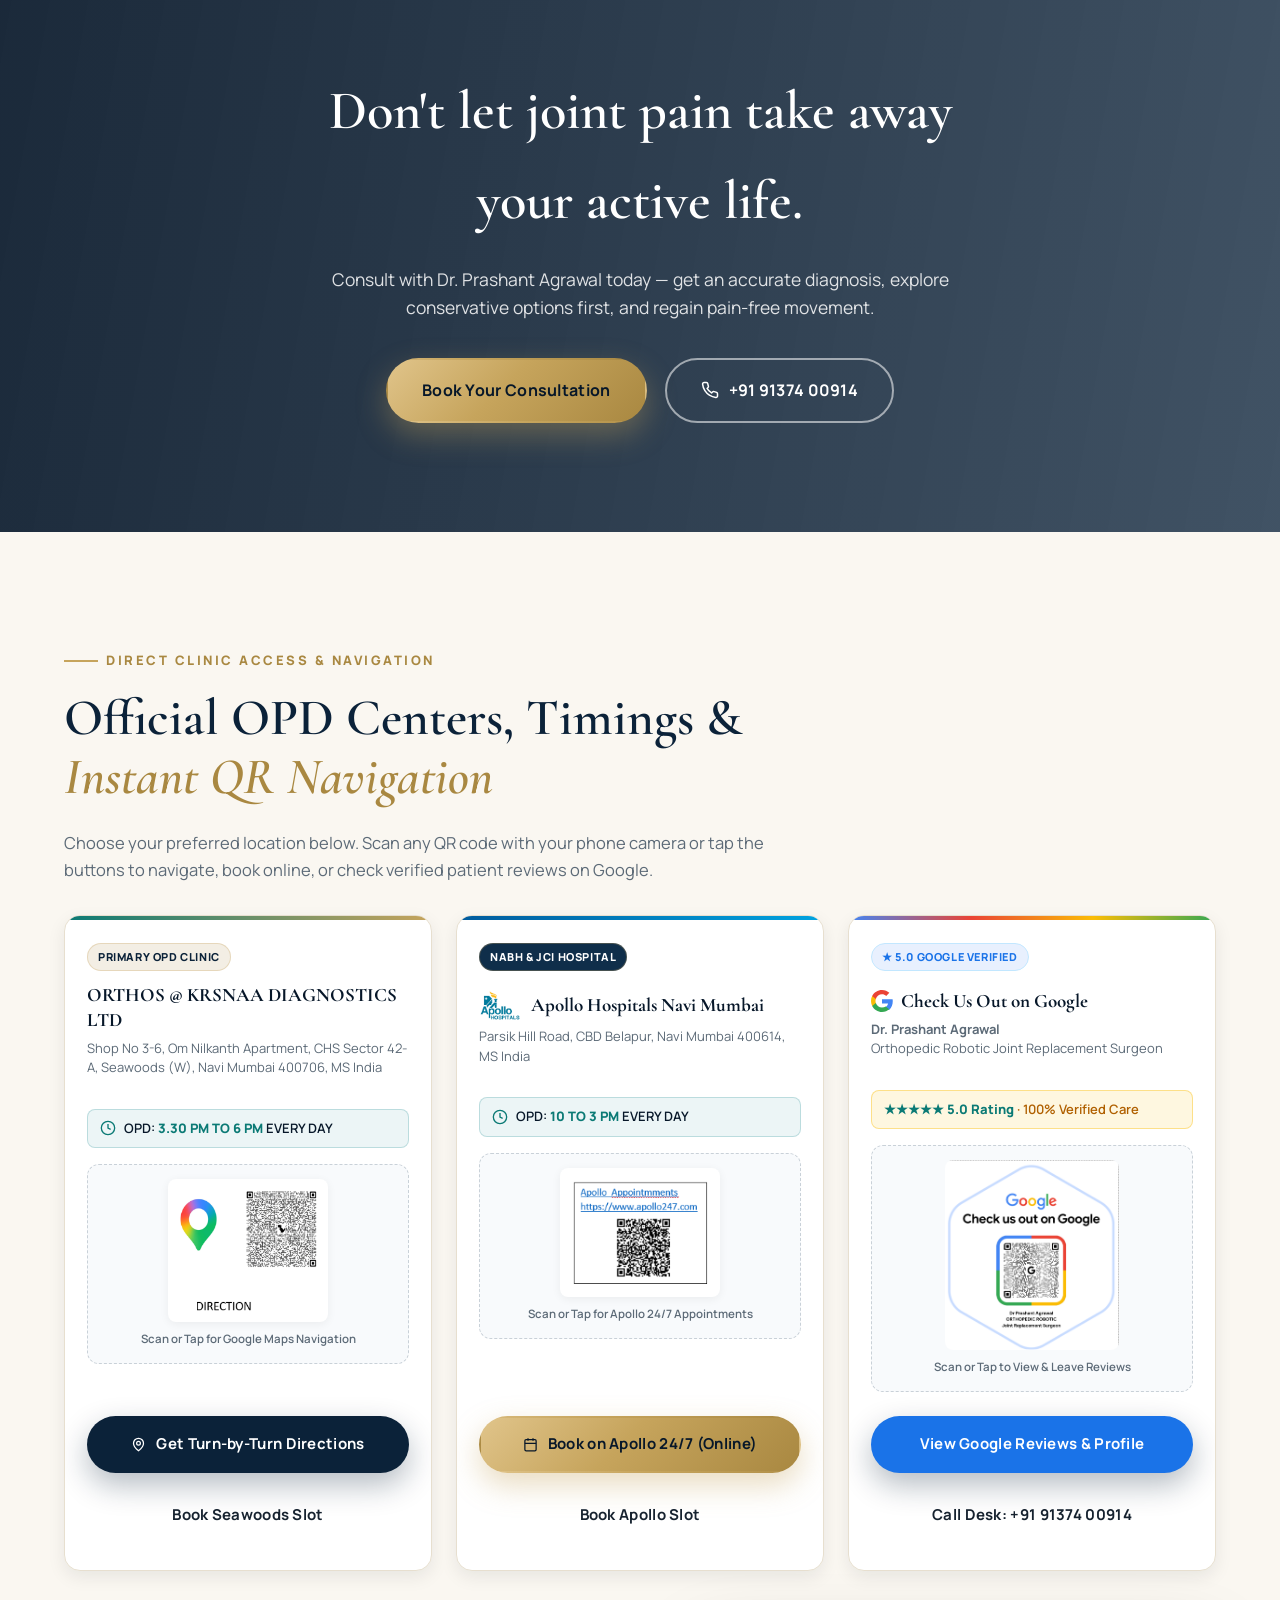
==== commit 6043c50e: "Add official OPD timings, clinic locations, and interactive Google/Apollo/Krsnaa QR connect cards" ====
--- a/index.html
+++ b/index.html
@@ -17,17 +17,20 @@
 </head>
 <body>
 
+  <!-- ======================= ANNOUNCEMENT BANNER ======================= -->
+  <div id="siteAnnouncementBanner" style="display:none;"></div>
+
   <!-- ======================= TOP BAR ======================= -->
   <div class="topbar">
     <div class="topbar-inner">
       <div class="topbar-left">
         <span class="topbar-item">
           <svg viewBox="0 0 24 24" fill="none" stroke="currentColor" stroke-width="2" stroke-linecap="round" stroke-linejoin="round"><path d="M20 10c0 6-8 12-8 12s-8-6-8-12a8 8 0 1 1 16 0Z"/><circle cx="12" cy="10" r="3"/></svg>
-          KRSNAA, Seawoods West · Apollo Hospitals, Belapur
+          ORTHOS @ KRSNAA (3:30 PM – 6 PM) · Apollo Hospitals (10 AM – 3 PM)
         </span>
         <span class="topbar-item topbar-hide-md">
           <svg viewBox="0 0 24 24" fill="none" stroke="currentColor" stroke-width="2" stroke-linecap="round" stroke-linejoin="round"><circle cx="12" cy="12" r="10"/><path d="M12 6v6l4 2"/></svg>
-          Mon – Sat: 9:00 AM – 8:00 PM
+          Open Every Day
         </span>
         <span class="topbar-item topbar-hide-lg" style="color:var(--gold-light);">
           <svg viewBox="0 0 24 24" fill="none" stroke="currentColor" stroke-width="2" stroke-linecap="round" stroke-linejoin="round"><polygon points="13 2 3 14 12 14 11 22 21 10 12 10 13 2"/></svg>
@@ -35,9 +38,11 @@
         </span>
       </div>
       <div class="topbar-right">
-        <a href="https://instagram.com/drorthos" target="_blank" rel="noopener" class="topbar-item topbar-hide-sm" title="Instagram @drorthos">
-          <svg viewBox="0 0 24 24" fill="none" stroke="currentColor" stroke-width="2" stroke-linecap="round" stroke-linejoin="round"><rect x="2" y="2" width="20" height="20" rx="5" ry="5"/><path d="M16 11.37A4 4 0 1 1 12.63 8 4 4 0 0 1 16 11.37z"/><line x1="17.5" y1="6.5" x2="17.51" y2="6.5"/></svg>
-          <span>@drorthos</span>
+        <a href="https://local.google.com/place?placeid=ChIJcU1eC7DD5zsRjauF0PkCYJw&utm_medium=noren&utm_source=gbp&utm_campaign=2026" target="_blank" rel="noopener" class="topbar-item topbar-hide-sm" title="Check us out on Google" style="color:var(--gold-light);font-weight:700;">
+          <span>★ 5.0 on Google</span>
+        </a>
+        <a href="https://www.apollo247.com/doctors/dr-prashant-agrawal-72775fd2-2e75-4ca1-a549-9347f71449a3" target="_blank" rel="noopener" class="topbar-item topbar-hide-sm" title="Book on Apollo 24/7">
+          <span>Apollo 24/7</span>
         </a>
         <a href="tel:+919137400914" class="topbar-item topbar-phone">
           <svg viewBox="0 0 24 24" fill="none" stroke="currentColor" stroke-width="2" stroke-linecap="round" stroke-linejoin="round"><path d="M22 16.92v3a2 2 0 0 1-2.18 2 19.79 19.79 0 0 1-8.63-3.07 19.5 19.5 0 0 1-6-6 19.79 19.79 0 0 1-3.07-8.67A2 2 0 0 1 4.11 2h3a2 2 0 0 1 2 1.72c.13.96.36 1.9.7 2.81a2 2 0 0 1-.45 2.11L8.09 9.91a16 16 0 0 0 6 6l1.27-1.27a2 2 0 0 1 2.11-.45c.91.34 1.85.57 2.81.7A2 2 0 0 1 22 16.92Z"/></svg>
@@ -319,9 +324,15 @@
         </p>
 
         <div class="doctor-affiliations reveal" style="--d:.2s">
-          <span class="affil-badge"><svg viewBox="0 0 24 24" fill="currentColor"><path d="M12 2L2 7l10 5 10-5-10-5zM2 17l10 5 10-5M2 12l10 5 10-5"/></svg> Apollo Hospitals Navi Mumbai</span>
+          <a href="https://www.apollo247.com/doctors/dr-prashant-agrawal-72775fd2-2e75-4ca1-a549-9347f71449a3" target="_blank" rel="noopener" class="affil-badge" title="Book on Apollo 24/7">
+            <svg viewBox="0 0 24 24" fill="currentColor"><path d="M12 2L2 7l10 5 10-5-10-5zM2 17l10 5 10-5M2 12l10 5 10-5"/></svg>
+            Apollo Hospitals Navi Mumbai (Apollo 24/7 Partner)
+          </a>
+          <a href="https://local.google.com/place?placeid=ChIJcU1eC7DD5zsRjauF0PkCYJw&utm_medium=noren&utm_source=gbp&utm_campaign=2026" target="_blank" rel="noopener" class="affil-badge" title="Check us out on Google" style="border-color:rgba(66,133,244,0.4);color:#1A73E8;">
+            <svg viewBox="0 0 24 24" width="14" height="14" style="flex:none;"><path fill="#4285F4" d="M12 2C6.48 2 2 6.48 2 12s4.48 10 10 10 10-4.48 10-10S17.52 2 12 2zm-2 15l-5-5 1.41-1.41L10 14.17l7.59-7.59L19 8l-9 9z"/></svg>
+            ★ 5.0 Google Verified Doctor
+          </a>
           <span class="affil-badge"><svg viewBox="0 0 24 24" fill="currentColor"><path d="M12 2L2 7l10 5 10-5-10-5zM2 17l10 5 10-5M2 12l10 5 10-5"/></svg> Indian Orthopaedic Association (IOA)</span>
-          <span class="affil-badge"><svg viewBox="0 0 24 24" fill="currentColor"><path d="M12 2L2 7l10 5 10-5-10-5zM2 17l10 5 10-5M2 12l10 5 10-5"/></svg> Navi Mumbai Orthopaedic Association (NMOA)</span>
         </div>
 
         <div class="doctor-quals reveal" style="--d:.25s">
@@ -519,37 +530,40 @@
       <div class="schedule-grid reveal">
         <!-- Clinic Schedule -->
         <div class="schedule-card featured">
-          <span class="schedule-badge">Primary OPD</span>
+          <span class="schedule-badge">Primary OPD Clinic</span>
           <div class="sc-head">
             <div class="sc-icon">
               <svg viewBox="0 0 24 24" fill="none" stroke="currentColor" stroke-width="2" stroke-linecap="round" stroke-linejoin="round"><path d="M3 9l9-7 9 7v11a2 2 0 0 1-2 2H5a2 2 0 0 1-2-2z"/><polyline points="9 22 9 12 15 12 15 22"/></svg>
             </div>
-            <h3>ORTHOS Speciality OPD</h3>
+            <h3>ORTHOS @ KRSNAA DIAGNOSTICS LTD</h3>
             <div class="sc-loc">
               <svg viewBox="0 0 24 24" fill="none" stroke="currentColor" stroke-width="2" stroke-linecap="round" stroke-linejoin="round"><path d="M20 10c0 6-8 12-8 12s-8-6-8-12a8 8 0 1 1 16 0Z"/><circle cx="12" cy="10" r="3"/></svg>
-              KRSNAA, Seawood West, Sector 42A, Navi Mumbai
+              Shop No 3-6, Om Nilkanth Apartment, Sector 42-A, Seawoods (W), Navi Mumbai 400706
             </div>
           </div>
           <div class="sc-timings">
             <div class="timing-row">
-              <span class="day">Mon – Sat (Morning)</span>
-              <span class="time">9:00 AM – 1:00 PM</span>
+              <span class="day">OPD Timings</span>
+              <span class="time time-highlight">3.30 PM TO 6 PM</span>
             </div>
             <div class="timing-row">
-              <span class="day">Mon – Sat (Evening)</span>
-              <span class="time">5:00 PM – 8:00 PM</span>
+              <span class="day">Days</span>
+              <span class="time">EVERY DAY</span>
             </div>
             <div class="timing-row">
-              <span class="day">Sunday</span>
-              <span class="time">Prior Appointment</span>
-            </div>
-          </div>
-          <a href="#contact" class="btn btn-navy btn-block" onclick="selectLocationInForm('Seawoods Clinic')">Book Clinic Slot</a>
+              <span class="day">Clinic Desk</span>
+              <span class="time">+91 91374 00914</span>
+            </div>
+          </div>
+          <div style="display:flex;gap:10px;">
+            <a href="#appointmentForm" class="btn btn-navy" style="flex:1;" onclick="selectLocationInForm('ORTHOS @ KRSNAA DIAGNOSTICS (Seawoods West)')">Book Clinic Slot</a>
+            <a href="https://www.google.com/maps/dir/19.0188906,73.0287094/Shop+No+3-6,+Krsnaa,+Om+Neelkanth,+Krsnaa+Diagnostics+Ltd,+Health+Express,+Plot+no.+31,+Seawoods+West,+Sector+42A,+Seawoods,+Navi+Mumbai,+Maharashtra+400706/@19.0314525,73.0305082,12z/data=!4m9!4m8!1m1!4e1!1m5!1m1!1s0x3be7c35525557755:0x59bbb314c55b3759!2m2!1d73.0163313!2d19.0161994" target="_blank" rel="noopener" class="btn btn-outline" style="padding:10px 14px;" title="Google Maps Navigation">Directions →</a>
+          </div>
         </div>
 
         <!-- Hospital Schedule -->
         <div class="schedule-card">
-          <span class="schedule-badge" style="background:var(--navy-800);color:var(--white);">Hospital Care</span>
+          <span class="schedule-badge" style="background:var(--navy-800);color:var(--white);">Hospital Care &amp; Robotics</span>
           <div class="sc-head">
             <div class="sc-icon">
               <svg viewBox="0 0 24 24" fill="none" stroke="currentColor" stroke-width="2" stroke-linecap="round" stroke-linejoin="round"><rect x="3" y="4" width="18" height="18" rx="2" ry="2"/><line x1="12" y1="9" x2="12" y2="17"/><line x1="8" y1="13" x2="16" y2="13"/></svg>
@@ -557,24 +571,27 @@
             <h3>Apollo Hospitals Navi Mumbai</h3>
             <div class="sc-loc">
               <svg viewBox="0 0 24 24" fill="none" stroke="currentColor" stroke-width="2" stroke-linecap="round" stroke-linejoin="round"><path d="M20 10c0 6-8 12-8 12s-8-6-8-12a8 8 0 1 1 16 0Z"/><circle cx="12" cy="10" r="3"/></svg>
-              Sector 23, CBD Belapur, Navi Mumbai
+              Parsik Hill Road, CBD Belapur, Navi Mumbai 400614
             </div>
           </div>
           <div class="sc-timings">
             <div class="timing-row">
-              <span class="day">Mon – Sat</span>
-              <span class="time">2:00 PM – 5:00 PM</span>
+              <span class="day">OPD Timings</span>
+              <span class="time time-highlight">10 TO 3 PM</span>
             </div>
             <div class="timing-row">
-              <span class="day">Robotic Surgeries</span>
-              <span class="time">Scheduled Electives</span>
+              <span class="day">Days</span>
+              <span class="time">EVERY DAY</span>
             </div>
             <div class="timing-row">
-              <span class="day">Inpatient Rounds</span>
-              <span class="time">Daily Morning / Evening</span>
-            </div>
-          </div>
-          <a href="#contact" class="btn btn-gold btn-block" onclick="selectLocationInForm('Apollo Hospitals CBD Belapur')">Book Apollo Slot</a>
+              <span class="day">Surgeries</span>
+              <span class="time">Robotic Electives</span>
+            </div>
+          </div>
+          <div style="display:flex;gap:10px;">
+            <a href="https://www.apollo247.com/doctors/dr-prashant-agrawal-72775fd2-2e75-4ca1-a549-9347f71449a3" target="_blank" rel="noopener" class="btn btn-gold" style="flex:1;" title="Book Online with Apollo 24/7">Apollo 24/7 Book</a>
+            <a href="#appointmentForm" class="btn btn-outline" style="padding:10px 14px;" onclick="selectLocationInForm('Apollo Hospitals Navi Mumbai (CBD Belapur)')">Contact Desk</a>
+          </div>
         </div>
 
         <!-- Emergency & Trauma -->
@@ -1009,7 +1026,7 @@
         <p class="section-sub reveal" style="--d:.1s">Doctor-authored guides on joint health, arthritis management, and recovery protocols.</p>
       </div>
 
-      <div class="blogs-grid reveal">
+      <div class="blogs-grid reveal" id="blogsGrid">
         <!-- Blog 1 -->
         <article class="blog-card">
           <div class="blog-thumb">
@@ -1121,6 +1138,25 @@
           </button>
           <div class="faq-answer">
             <p>The lead specialist at ORTHOS is <strong>Dr. Prashant Agrawal</strong> (MS Ortho), Senior Consultant Orthopaedic &amp; Joint Replacement Surgeon with over <strong>33 years of orthopaedic experience</strong>. He is also a Senior Consultant at Apollo Hospitals Navi Mumbai, specializing in Complex Trauma, Pelvic-Acetabular Fractures, and Robotic Joint Replacement. He is supported by experienced physiotherapists, trauma nurses, and diagnostic specialists.</p>
+          </div>
+        </div>
+
+        <!-- Q-Timings -->
+        <div class="faq-item">
+          <button class="faq-question">
+            <span>Where and when is Dr. Prashant Agrawal available for OPD consultations?</span>
+            <span class="faq-icon"><svg viewBox="0 0 24 24" fill="none" stroke="currentColor" stroke-width="2" stroke-linecap="round" stroke-linejoin="round"><polyline points="6 9 12 15 18 9"/></svg></span>
+          </button>
+          <div class="faq-answer">
+            <p>Dr. Prashant Agrawal consults daily across two primary locations in Navi Mumbai:
+              <br />1) <strong>ORTHOS @ KRSNAA DIAGNOSTICS LTD (Seawoods West)</strong>:
+              <br />• <em>Address</em>: Shop No 3-6, Om Nilkanth Apartment, CHS Sector 42-A, Seawoods (W), Navi Mumbai 400706.
+              <br />• <em>OPD Timings</em>: <strong>3.30 PM TO 6 PM EVERY DAY</strong>.
+              <br /><br />2) <strong>Apollo Hospitals Navi Mumbai (CBD Belapur)</strong>:
+              <br />• <em>Address</em>: Parsik Hill Road, CBD Belapur, Navi Mumbai 400614.
+              <br />• <em>OPD Timings</em>: <strong>10 TO 3 PM EVERY DAY</strong> (Plus scheduled elective robotic surgeries &amp; 24/7 trauma care).
+              <br /><br />Appointments can be booked directly via phone/WhatsApp at <strong>+91 91374 00914</strong> or online on Apollo 24/7.
+            </p>
           </div>
         </div>
 
@@ -1256,6 +1292,31 @@
         <button class="testi-nav next" id="testiNext" aria-label="Next"><svg viewBox="0 0 24 24" fill="none" stroke="currentColor" stroke-width="2.2" stroke-linecap="round" stroke-linejoin="round"><path d="M9 6l6 6-6 6"/></svg></button>
         <div class="testi-dots" id="testiDots"></div>
       </div>
+
+      <!-- Google Review Highlight Card -->
+      <div class="google-review-highlight reveal" style="--d:.15s">
+        <div class="grh-inner">
+          <div class="grh-badge-col">
+            <a href="https://local.google.com/place?placeid=ChIJcU1eC7DD5zsRjauF0PkCYJw&utm_medium=noren&utm_source=gbp&utm_campaign=2026" target="_blank" rel="noopener" title="Tap to check Dr. Prashant Agrawal on Google">
+              <img src="assets/google-review-badge.png" alt="Check us out on Google - Dr. Prashant Agrawal Orthopedic Robotic Surgeon" class="grh-badge-img" />
+            </a>
+          </div>
+          <div class="grh-content-col">
+            <div class="grh-stars">★★★★★</div>
+            <h3>Verified 5.0 Star Orthopaedic Excellence on Google</h3>
+            <p>Dr. Prashant Agrawal is rated 5.0 on Google by patients across Navi Mumbai and Mumbai for complex trauma reconstructions, robotic knee/hip replacements, and unhurried clinical consultations. Scan the QR code or click below to read real reviews or share your own recovery story.</p>
+            <div class="grh-actions">
+              <a href="https://local.google.com/place?placeid=ChIJcU1eC7DD5zsRjauF0PkCYJw&utm_medium=noren&utm_source=gbp&utm_campaign=2026" target="_blank" rel="noopener" class="btn btn-gold">
+                View Reviews on Google →
+              </a>
+              <a href="tel:+919137400914" class="btn btn-ghost-light">
+                <svg viewBox="0 0 24 24" fill="none" stroke="currentColor" stroke-width="2" style="width:16px;height:16px;"><path d="M22 16.92v3a2 2 0 0 1-2.18 2 19.79 19.79 0 0 1-8.63-3.07 19.5 19.5 0 0 1-6-6 19.79 19.79 0 0 1-3.07-8.67A2 2 0 0 1 4.11 2h3a2 2 0 0 1 2 1.72c.13.96.36 1.9.7 2.81a2 2 0 0 1-.45 2.11L8.09 9.91a16 16 0 0 0 6 6l1.27-1.27a2 2 0 0 1 2.11-.45c.91.34 1.85.57 2.81.7A2 2 0 0 1 22 16.92Z"/></svg>
+                Call Clinic Desk: +91 91374 00914
+              </a>
+            </div>
+          </div>
+        </div>
+      </div>
     </div>
   </section>
 
@@ -1280,6 +1341,106 @@
 
   <!-- ======================= APPOINTMENT / CONTACT ======================= -->
   <section class="section contact" id="contact">
+    <!-- QR Quick Connect Showcase -->
+    <div class="container" style="margin-bottom:44px;">
+      <div class="section-head text-center" style="margin-bottom:32px;">
+        <span class="section-tag reveal">Direct Clinic Access &amp; Navigation</span>
+        <h2 class="section-title reveal">Official OPD Centers, Timings &amp; <em>Instant QR Navigation</em></h2>
+        <p class="section-sub reveal" style="--d:.1s">Choose your preferred location below. Scan any QR code with your phone camera or tap the buttons to navigate, book online, or check verified patient reviews on Google.</p>
+      </div>
+
+      <!-- 3-Column QR Quick-Connect Showcase -->
+      <div class="qr-connect-grid reveal" style="--d:.15s">
+        <!-- Card 1: ORTHOS @ KRSNAA DIAGNOSTICS -->
+        <div class="qr-connect-card qr-card-krsnaa">
+          <div class="qrc-header">
+            <span class="qrc-badge">Primary OPD Clinic</span>
+            <h4 class="qrc-title">ORTHOS @ KRSNAA DIAGNOSTICS LTD</h4>
+            <p class="qrc-address">Shop No 3-6, Om Nilkanth Apartment, CHS Sector 42-A, Seawoods (W), Navi Mumbai 400706, MS India</p>
+          </div>
+          <div class="qrc-timing-pill">
+            <svg viewBox="0 0 24 24" fill="none" stroke="currentColor" stroke-width="2"><circle cx="12" cy="12" r="10"/><path d="M12 6v6l4 2"/></svg>
+            <span>OPD: <strong>3.30 PM TO 6 PM</strong> EVERY DAY</span>
+          </div>
+          <div class="qrc-qr-wrap">
+            <a href="https://www.google.com/maps/dir/19.0188906,73.0287094/Shop+No+3-6,+Krsnaa,+Om+Neelkanth,+Krsnaa+Diagnostics+Ltd,+Health+Express,+Plot+no.+31,+Seawoods+West,+Sector+42A,+Seawoods,+Navi+Mumbai,+Maharashtra+400706/@19.0314525,73.0305082,12z/data=!4m9!4m8!1m1!4e1!1m5!1m1!1s0x3be7c35525557755:0x59bbb314c55b3759!2m2!1d73.0163313!2d19.0161994" target="_blank" rel="noopener" class="qrc-qr-link" title="Tap to open Turn-by-Turn Directions in Google Maps">
+              <img src="assets/krsnaa-direction-qr.png" alt="Google Maps Directions QR - ORTHOS at Krsnaa Diagnostics Seawoods" class="qrc-qr-img" />
+            </a>
+            <span class="qrc-qr-label">Scan or Tap for Google Maps Navigation</span>
+          </div>
+          <div class="qrc-actions">
+            <a href="https://www.google.com/maps/dir/19.0188906,73.0287094/Shop+No+3-6,+Krsnaa,+Om+Neelkanth,+Krsnaa+Diagnostics+Ltd,+Health+Express,+Plot+no.+31,+Seawoods+West,+Sector+42A,+Seawoods,+Navi+Mumbai,+Maharashtra+400706/@19.0314525,73.0305082,12z/data=!4m9!4m8!1m1!4e1!1m5!1m1!1s0x3be7c35525557755:0x59bbb314c55b3759!2m2!1d73.0163313!2d19.0161994" target="_blank" rel="noopener" class="btn btn-navy btn-sm btn-block">
+              <svg viewBox="0 0 24 24" fill="none" stroke="currentColor" stroke-width="2" style="width:15px;height:15px;"><path d="M20 10c0 6-8 12-8 12s-8-6-8-12a8 8 0 1 1 16 0Z"/><circle cx="12" cy="10" r="3"/></svg>
+              Get Turn-by-Turn Directions
+            </a>
+            <a href="#appointmentForm" class="btn btn-outline btn-sm btn-block" onclick="selectLocationInForm('ORTHOS @ KRSNAA DIAGNOSTICS (Seawoods West)')">
+              Book Seawoods Slot
+            </a>
+          </div>
+        </div>
+
+        <!-- Card 2: APOLLO HOSPITALS NAVI MUMBAI -->
+        <div class="qr-connect-card qr-card-apollo">
+          <div class="qrc-header">
+            <span class="qrc-badge" style="background:#0F2E4A;color:#fff;">NABH &amp; JCI Hospital</span>
+            <div style="display:flex;align-items:center;gap:10px;margin:6px 0;">
+              <img src="assets/apollo-logo.png" alt="Apollo Hospitals" style="height:32px;width:auto;object-fit:contain;" />
+              <h4 class="qrc-title" style="margin:0;">Apollo Hospitals Navi Mumbai</h4>
+            </div>
+            <p class="qrc-address">Parsik Hill Road, CBD Belapur, Navi Mumbai 400614, MS India</p>
+          </div>
+          <div class="qrc-timing-pill">
+            <svg viewBox="0 0 24 24" fill="none" stroke="currentColor" stroke-width="2"><circle cx="12" cy="12" r="10"/><path d="M12 6v6l4 2"/></svg>
+            <span>OPD: <strong>10 TO 3 PM</strong> EVERY DAY</span>
+          </div>
+          <div class="qrc-qr-wrap">
+            <a href="https://www.apollo247.com/doctors/dr-prashant-agrawal-72775fd2-2e75-4ca1-a549-9347f71449a3" target="_blank" rel="noopener" class="qrc-qr-link" title="Tap to Book Doctor on Apollo 24/7">
+              <img src="assets/apollo-appointment-qr.png" alt="Apollo Appointments QR - Dr. Prashant Agrawal" class="qrc-qr-img" />
+            </a>
+            <span class="qrc-qr-label">Scan or Tap for Apollo 24/7 Appointments</span>
+          </div>
+          <div class="qrc-actions">
+            <a href="https://www.apollo247.com/doctors/dr-prashant-agrawal-72775fd2-2e75-4ca1-a549-9347f71449a3" target="_blank" rel="noopener" class="btn btn-gold btn-sm btn-block">
+              <svg viewBox="0 0 24 24" fill="none" stroke="currentColor" stroke-width="2" style="width:15px;height:15px;"><rect x="3" y="4" width="18" height="18" rx="2" ry="2"/><line x1="16" y1="2" x2="16" y2="6"/><line x1="8" y1="2" x2="8" y2="6"/><line x1="3" y1="10" x2="21" y2="10"/></svg>
+              Book on Apollo 24/7 (Online)
+            </a>
+            <a href="#appointmentForm" class="btn btn-outline btn-sm btn-block" onclick="selectLocationInForm('Apollo Hospitals Navi Mumbai (CBD Belapur)')">
+              Book Apollo Slot
+            </a>
+          </div>
+        </div>
+
+        <!-- Card 3: GOOGLE VERIFIED REVIEWS & PROFILE -->
+        <div class="qr-connect-card qr-card-google">
+          <div class="qrc-header">
+            <span class="qrc-badge" style="background:#E8F0FE;color:#1A73E8;border:1px solid #C2E7FF;">★ 5.0 Google Verified</span>
+            <div style="display:flex;align-items:center;gap:8px;margin:6px 0;">
+              <svg viewBox="0 0 24 24" width="22" height="22" style="flex:none;"><path fill="#4285F4" d="M23.745 12.27c0-.7-.06-1.4-.19-2.07H12v4.51h6.6c-.29 1.52-1.14 2.82-2.4 3.68v3.05h3.88c2.27-2.09 3.66-5.17 3.66-9.17z"/><path fill="#34A853" d="M12 24c3.24 0 5.95-1.08 7.93-2.91l-3.88-3.05c-1.08.72-2.45 1.16-4.05 1.16-3.12 0-5.77-2.1-6.72-4.93H1.25v3.15C3.26 21.36 7.34 24 12 24z"/><path fill="#FBBC05" d="M5.28 14.27c-.25-.72-.38-1.49-.38-2.27s.13-1.55.38-2.27V6.58H1.25C.45 8.18 0 9.99 0 12s.45 3.82 1.25 5.42l4.03-3.15z"/><path fill="#EA4335" d="M12 4.75c1.77 0 3.35.61 4.6 1.8l3.42-3.42C17.95 1.19 15.24 0 12 0 7.34 0 3.26 2.64 1.25 6.58l4.03 3.15c.95-2.83 3.6-4.98 6.72-4.98z"/></svg>
+              <h4 class="qrc-title" style="margin:0;">Check Us Out on Google</h4>
+            </div>
+            <p class="qrc-address"><strong>Dr. Prashant Agrawal</strong><br/>Orthopedic Robotic Joint Replacement Surgeon</p>
+          </div>
+          <div class="qrc-timing-pill" style="background:#FEF7E0;color:#B06000;border-color:rgba(251,188,5,0.4);">
+            <span><strong>★★★★★ 5.0 Rating</strong> · 100% Verified Care</span>
+          </div>
+          <div class="qrc-qr-wrap">
+            <a href="https://local.google.com/place?placeid=ChIJcU1eC7DD5zsRjauF0PkCYJw&utm_medium=noren&utm_source=gbp&utm_campaign=2026" target="_blank" rel="noopener" class="qrc-qr-link" title="Tap to check Google Reviews">
+              <img src="assets/google-review-badge.png" alt="Check us out on Google QR - Dr. Prashant Agrawal" class="qrc-qr-img qrc-qr-google" />
+            </a>
+            <span class="qrc-qr-label">Scan or Tap to View &amp; Leave Reviews</span>
+          </div>
+          <div class="qrc-actions">
+            <a href="https://local.google.com/place?placeid=ChIJcU1eC7DD5zsRjauF0PkCYJw&utm_medium=noren&utm_source=gbp&utm_campaign=2026" target="_blank" rel="noopener" class="btn btn-navy btn-sm btn-block" style="background:#1A73E8;">
+              View Google Reviews &amp; Profile
+            </a>
+            <a href="tel:+919137400914" class="btn btn-outline btn-sm btn-block">
+              Call Desk: +91 91374 00914
+            </a>
+          </div>
+        </div>
+      </div>
+    </div>
+
     <div class="container contact-grid">
       <div class="contact-info">
         <span class="section-tag reveal">Visit Doctor &amp; Contact</span>
@@ -1293,9 +1454,10 @@
           <div class="contact-card">
             <span class="cc-icon"><svg viewBox="0 0 24 24" fill="none" stroke="currentColor" stroke-width="2" stroke-linecap="round" stroke-linejoin="round"><path d="M20 10c0 6-8 12-8 12s-8-6-8-12a8 8 0 1 1 16 0Z"/><circle cx="12" cy="10" r="3"/></svg></span>
             <div>
-              <h4>ORTHOS Speciality OPD (Seawoods)</h4>
-              <p>KRSNAA · Shop No 3-6, Om Nilkanth, Health Express, Plot No. 31, Beside MKCL Office, Seawood West, Sector 42A, Seawoods, Navi Mumbai, Maharashtra 400706, India</p>
-              <a href="https://www.google.com/maps/search/?api=1&query=KRSNAA+Om+Nilkanth+Health+Express+Seawoods+Sector+42A+Navi+Mumbai" target="_blank" rel="noopener">Get Directions →</a>
+              <h4>ORTHOS @ KRSNAA DIAGNOSTICS LTD</h4>
+              <p>Shop No 3-6, Om Nilkanth Apartment, CHS Sector 42-A, Seawoods (W), Navi Mumbai 400706, MS India</p>
+              <p style="font-size:13px;color:var(--gold-dark);margin-top:4px;"><strong>OPD: 3.30 PM TO 6 PM EVERY DAY</strong></p>
+              <a href="https://www.google.com/maps/dir/19.0188906,73.0287094/Shop+No+3-6,+Krsnaa,+Om+Neelkanth,+Krsnaa+Diagnostics+Ltd,+Health+Express,+Plot+no.+31,+Seawoods+West,+Sector+42A,+Seawoods,+Navi+Mumbai,+Maharashtra+400706/@19.0314525,73.0305082,12z/data=!4m9!4m8!1m1!4e1!1m5!1m1!1s0x3be7c35525557755:0x59bbb314c55b3759!2m2!1d73.0163313!2d19.0161994" target="_blank" rel="noopener">Get Turn-by-Turn Directions →</a>
             </div>
           </div>
 
@@ -1304,8 +1466,20 @@
             <span class="cc-icon"><svg viewBox="0 0 24 24" fill="none" stroke="currentColor" stroke-width="2" stroke-linecap="round" stroke-linejoin="round"><rect x="3" y="4" width="18" height="18" rx="2" ry="2"/><line x1="12" y1="9" x2="12" y2="17"/><line x1="8" y1="13" x2="16" y2="13"/></svg></span>
             <div>
               <h4>Apollo Hospitals Navi Mumbai</h4>
-              <p>Plot # 13, Off Urban Haat, Sector 23, CBD Belapur, Navi Mumbai, Maharashtra 400614, India</p>
-              <p style="font-size:13px;color:var(--gold-dark);margin-top:4px;">OPD: Mon – Sat 2:00 PM – 5:00 PM · 24/7 Trauma Emergency</p>
+              <p>Parsik Hill Road, CBD Belapur, Navi Mumbai 400614, MS India</p>
+              <p style="font-size:13px;color:var(--gold-dark);margin-top:4px;"><strong>OPD: 10 TO 3 PM EVERY DAY</strong> · 24/7 Trauma Emergency</p>
+              <a href="https://www.apollo247.com/doctors/dr-prashant-agrawal-72775fd2-2e75-4ca1-a549-9347f71449a3" target="_blank" rel="noopener">Book on Apollo 24/7 (Online) →</a>
+            </div>
+          </div>
+
+          <!-- Location 3: Google Profile -->
+          <div class="contact-card">
+            <span class="cc-icon" style="background:#E8F0FE;color:#1A73E8;"><svg viewBox="0 0 24 24" width="22" height="22"><path fill="#4285F4" d="M12 2C6.48 2 2 6.48 2 12s4.48 10 10 10 10-4.48 10-10S17.52 2 12 2zm-2 15l-5-5 1.41-1.41L10 14.17l7.59-7.59L19 8l-9 9z"/></svg></span>
+            <div>
+              <h4>Check Us Out on Google</h4>
+              <p>Dr Prashant Agrawal · Orthopedic Robotic Joint Replacement Surgeon</p>
+              <p style="font-size:13px;color:#1A73E8;margin-top:4px;"><strong>★★★★★ 5.0 Google Rating · Verified Care</strong></p>
+              <a href="https://local.google.com/place?placeid=ChIJcU1eC7DD5zsRjauF0PkCYJw&utm_medium=noren&utm_source=gbp&utm_campaign=2026" target="_blank" rel="noopener">View Google Profile &amp; Reviews →</a>
             </div>
           </div>
 
@@ -1313,7 +1487,7 @@
           <div class="contact-card">
             <span class="cc-icon"><svg viewBox="0 0 24 24" fill="none" stroke="currentColor" stroke-width="2" stroke-linecap="round" stroke-linejoin="round"><path d="M22 16.92v3a2 2 0 0 1-2.18 2 19.79 19.79 0 0 1-8.63-3.07 19.5 19.5 0 0 1-6-6 19.79 19.79 0 0 1-3.07-8.67A2 2 0 0 1 4.11 2h3a2 2 0 0 1 2 1.72c.13.96.36 1.9.7 2.81a2 2 0 0 1-.45 2.11L8.09 9.91a16 16 0 0 0 6 6l1.27-1.27a2 2 0 0 1 2.11-.45c.91.34 1.85.57 2.81.7A2 2 0 0 1 22 16.92Z"/></svg></span>
             <div>
-              <h4>Direct Contact &amp; Email</h4>
+              <h4>Direct Contact &amp; Helpline</h4>
               <p>Phone / WhatsApp: <a href="tel:+919137400914"><strong>+91 91374 00914</strong></a></p>
               <p>Email: <a href="mailto:orthososc@gmail.com">orthososc@gmail.com</a></p>
               <p>Instagram: <a href="https://instagram.com/drorthos" target="_blank" rel="noopener">@drorthos</a></p>
@@ -1343,8 +1517,8 @@
             <div class="form-group">
               <label for="fLocation">Preferred Location</label>
               <select id="fLocation" name="location">
-                <option value="Seawoods Clinic">ORTHOS OPD — Seawoods West</option>
-                <option value="Apollo Hospitals CBD Belapur">Apollo Hospitals — CBD Belapur</option>
+                <option value="ORTHOS @ KRSNAA DIAGNOSTICS (Seawoods West)">ORTHOS @ KRSNAA DIAGNOSTICS (Seawoods West)</option>
+                <option value="Apollo Hospitals Navi Mumbai (CBD Belapur)">Apollo Hospitals Navi Mumbai (CBD Belapur)</option>
               </select>
             </div>
             <div class="form-group">
@@ -1370,9 +1544,9 @@
             <div class="form-group">
               <label for="fSlot">Preferred Slot</label>
               <select id="fSlot" name="slot">
-                <option value="Morning Slot (9:00 AM – 1:00 PM)">Morning Slot (9:00 AM – 1:00 PM)</option>
-                <option value="Hospital Slot (2:00 PM – 5:00 PM)">Apollo Belapur (2:00 PM – 5:00 PM)</option>
-                <option value="Evening Slot (5:00 PM – 8:00 PM)">Evening Slot (5:00 PM – 8:00 PM)</option>
+                <option value="Orthos Clinic Slot (3:30 PM – 6:00 PM Every Day)">Orthos Clinic (3:30 PM – 6:00 PM Every Day)</option>
+                <option value="Apollo Hospitals Slot (10:00 AM – 3:00 PM Every Day)">Apollo Hospitals (10:00 AM – 3:00 PM Every Day)</option>
+                <option value="Emergency / Urgent Consultation">Emergency / Urgent Triage</option>
               </select>
             </div>
           </div>
@@ -1466,19 +1640,25 @@
 
       <div class="footer-col footer-contact">
         <h4>Reach Us</h4>
-        <p><strong>ORTHOS Speciality OPD</strong><br />KRSNAA · Shop No 3-6, Om Nilkanth, Health Express, Plot No. 31, Beside MKCL Office, Seawood West, Sector 42A, Seawoods, Navi Mumbai 400706, India</p>
-        <p>Phone: <a href="tel:+919137400914">+91 91374 00914</a></p>
+        <p><strong>ORTHOS @ KRSNAA DIAGNOSTICS LTD</strong><br />Shop No 3-6, Om Nilkanth Apartment, CHS Sector 42-A, Seawoods (W), Navi Mumbai 400706<br /><span style="color:var(--gold-light);">OPD: 3.30 PM TO 6 PM Every Day</span></p>
+        <p style="margin-top:6px;"><strong>Apollo Hospitals Navi Mumbai</strong><br />Parsik Hill Road, CBD Belapur, Navi Mumbai 400614<br /><span style="color:var(--gold-light);">OPD: 10 TO 3 PM Every Day</span></p>
+        <p style="margin-top:8px;">Desk / WhatsApp: <a href="tel:+919137400914">+91 91374 00914</a></p>
         <p>Email: <a href="mailto:orthososc@gmail.com">orthososc@gmail.com</a></p>
-        <p>Instagram: <a href="https://instagram.com/drorthos" target="_blank" rel="noopener">@drorthos</a></p>
-        <div style="margin-top:14px;display:flex;flex-direction:column;gap:4px;">
-          <a href="#terms" onclick="openLegalModal('terms')" style="text-decoration:underline;color:var(--gold-light);font-size:13px;">Terms &amp; Conditions</a>
-          <a href="#privacy" onclick="openLegalModal('privacy')" style="text-decoration:underline;color:var(--gold-light);font-size:13px;">Privacy Policy</a>
+        <div style="margin-top:14px;display:flex;flex-direction:column;gap:6px;">
+          <a href="https://local.google.com/place?placeid=ChIJcU1eC7DD5zsRjauF0PkCYJw&utm_medium=noren&utm_source=gbp&utm_campaign=2026" target="_blank" rel="noopener" style="color:#C2E7FF;font-size:13px;font-weight:700;">★ Check Us Out on Google (5.0 Reviews)</a>
+          <a href="https://www.apollo247.com/doctors/dr-prashant-agrawal-72775fd2-2e75-4ca1-a549-9347f71449a3" target="_blank" rel="noopener" style="color:var(--gold-light);font-size:13px;font-weight:700;">✦ Apollo 24/7 Doctor Booking</a>
+          <a href="#terms" onclick="openLegalModal('terms')" style="text-decoration:underline;color:rgba(255,255,255,0.7);font-size:12.5px;">Terms &amp; Conditions</a>
+          <a href="#privacy" onclick="openLegalModal('privacy')" style="text-decoration:underline;color:rgba(255,255,255,0.7);font-size:12.5px;">Privacy Policy</a>
+          <a href="/admin" style="display:inline-flex;align-items:center;gap:6px;color:var(--gold);font-size:13px;font-weight:700;margin-top:6px;" title="Doctor & Single Admin Portal">
+            <svg width="14" height="14" viewBox="0 0 24 24" fill="none" stroke="currentColor" stroke-width="2.5"><rect x="3" y="11" width="18" height="11" rx="2" ry="2"/><path d="M7 11V7a5 5 0 0 1 10 0v4"/></svg>
+            <span>Doctor / Admin Login</span>
+          </a>
         </div>
       </div>
     </div>
     <div class="footer-bottom">
       <div class="container footer-bottom-inner">
-        <span>© <span id="year"></span> ORTHOS Orthopaedic Speciality OPD · Dr. Prashant Agrawal. All rights reserved.</span>
+        <span>© <span id="year"></span> ORTHOS Orthopaedic Speciality OPD · Dr. Prashant Agrawal. All rights reserved. · <a href="/admin" style="color:rgba(255,255,255,0.6);text-decoration:none;font-size:11px;">Admin Console</a></span>
         <span class="footer-emergency">24/7 Emergency Fracture &amp; Trauma Support · Call <a href="tel:+919137400914">+91 91374 00914</a></span>
       </div>
     </div>
@@ -1653,6 +1833,7 @@
     </div>
   </div>
 
+  <script src="orthos-store.js"></script>
   <script src="script.js"></script>
 </body>
 </html>
--- a/styles.css
+++ b/styles.css
@@ -131,7 +131,38 @@
 .section-head.light .section-title { color: var(--white); }
 .section-head.light .section-sub { color: rgba(255,255,255,.75); }
 .section-head.light .section-tag { color: var(--gold-light); }
-.section-head.light .section-tag::before { background: var(--gold-light); }
+/* ============ ANNOUNCEMENT BANNER ============ */
+.announcement-banner {
+  padding: 10px 20px;
+  font-size: 13.5px;
+  font-weight: 700;
+  text-align: center;
+  display: flex;
+  align-items: center;
+  justify-content: center;
+  gap: 10px;
+  position: relative;
+  z-index: 1000;
+}
+.announcement-banner.info {
+  background: var(--navy-800);
+  color: var(--white);
+  border-bottom: 2px solid var(--gold);
+}
+.announcement-banner.warning {
+  background: #f59e0b;
+  color: #000000;
+  border-bottom: 2px solid #d97706;
+}
+.announcement-banner.success {
+  background: #10b981;
+  color: #ffffff;
+  border-bottom: 2px solid #059669;
+}
+.announcement-banner a {
+  text-decoration: underline;
+  margin-left: 6px;
+}
 
 /* ============ TOPBAR ============ */
 .topbar {
@@ -1872,3 +1903,252 @@
   .modal-head { padding: 16px 20px; }
   .modal-body { padding: 20px; }
 }
+
+/* =========================================================
+   OFFICIAL CLINIC LOCATIONS & QR CONNECT SHOWCASE
+   ========================================================= */
+.qr-connect-grid {
+  display: grid;
+  grid-template-columns: repeat(3, 1fr);
+  gap: 24px;
+  margin-bottom: 40px;
+}
+.qr-connect-card {
+  background: var(--white);
+  border: 1px solid var(--line);
+  border-radius: 16px;
+  padding: 26px 22px;
+  display: flex;
+  flex-direction: column;
+  justify-content: space-between;
+  box-shadow: var(--shadow-sm);
+  transition: all 0.3s cubic-bezier(0.2, 0, 0, 1);
+  position: relative;
+  overflow: hidden;
+}
+.qr-connect-card:hover {
+  transform: translateY(-5px);
+  box-shadow: var(--shadow-lg);
+  border-color: rgba(198, 164, 92, 0.45);
+}
+.qr-connect-card::before {
+  content: '';
+  position: absolute;
+  top: 0;
+  left: 0;
+  right: 0;
+  height: 4px;
+  background: linear-gradient(90deg, var(--teal), var(--gold));
+}
+.qr-card-apollo::before {
+  background: linear-gradient(90deg, #005A9C, #00A3E0);
+}
+.qr-card-google::before {
+  background: linear-gradient(90deg, #4285F4, #EA4335, #FBBC05, #34A853);
+}
+.qrc-header {
+  margin-bottom: 14px;
+}
+.qrc-badge {
+  display: inline-flex;
+  align-items: center;
+  gap: 6px;
+  background: var(--cream);
+  color: var(--navy-800);
+  border: 1px solid rgba(198, 164, 92, 0.3);
+  font-size: 11px;
+  font-weight: 800;
+  text-transform: uppercase;
+  letter-spacing: 0.6px;
+  padding: 4px 10px;
+  border-radius: 999px;
+  margin-bottom: 12px;
+}
+.qrc-title {
+  font-family: var(--font-display);
+  font-size: 19px;
+  font-weight: 700;
+  color: var(--navy-900);
+  margin-bottom: 6px;
+  line-height: 1.3;
+}
+.qrc-address {
+  font-size: 13px;
+  color: var(--muted);
+  line-height: 1.5;
+  margin-bottom: 12px;
+  min-height: 44px;
+}
+.qrc-timing-pill {
+  display: flex;
+  align-items: center;
+  gap: 8px;
+  background: rgba(14, 131, 136, 0.08);
+  border: 1px solid rgba(14, 131, 136, 0.22);
+  color: var(--navy-900);
+  padding: 8px 12px;
+  border-radius: 8px;
+  font-size: 13px;
+  font-weight: 600;
+  margin-bottom: 16px;
+}
+.qrc-timing-pill svg {
+  width: 16px;
+  height: 16px;
+  color: var(--teal);
+  flex-shrink: 0;
+}
+.qrc-timing-pill strong {
+  color: var(--teal);
+  font-weight: 800;
+}
+.qrc-qr-wrap {
+  background: #F8FAFC;
+  border: 1px dashed rgba(15, 46, 74, 0.2);
+  border-radius: 12px;
+  padding: 14px;
+  text-align: center;
+  margin-bottom: 18px;
+  display: flex;
+  flex-direction: column;
+  align-items: center;
+  justify-content: center;
+}
+.qrc-qr-link {
+  display: inline-block;
+  transition: transform 0.2s ease;
+  cursor: pointer;
+  text-decoration: none;
+}
+.qrc-qr-link:hover {
+  transform: scale(1.04);
+}
+.qrc-qr-img {
+  max-width: 160px;
+  max-height: 160px;
+  width: auto;
+  height: auto;
+  object-fit: contain;
+  border-radius: 8px;
+  background: #ffffff;
+  box-shadow: 0 2px 10px rgba(0, 0, 0, 0.06);
+  padding: 6px;
+}
+.qrc-qr-img.qrc-qr-google {
+  max-width: 175px;
+  max-height: 190px;
+  padding: 0;
+  background: transparent;
+  box-shadow: none;
+}
+.qrc-qr-label {
+  font-size: 11.5px;
+  color: var(--muted);
+  font-weight: 600;
+  margin-top: 8px;
+  display: flex;
+  align-items: center;
+  gap: 5px;
+}
+.qrc-actions {
+  display: flex;
+  flex-direction: column;
+  gap: 8px;
+  margin-top: auto;
+}
+
+/* =========================================================
+   GOOGLE REVIEWS HIGHLIGHT BANNER IN TESTIMONIALS
+   ========================================================= */
+.google-review-highlight {
+  background: linear-gradient(135deg, #071322 0%, #0F2E4A 100%);
+  border-radius: 16px;
+  border: 1px solid rgba(198, 164, 92, 0.35);
+  padding: 32px 30px;
+  color: var(--white);
+  box-shadow: var(--shadow-lg);
+  margin-top: 40px;
+  position: relative;
+  overflow: hidden;
+}
+.google-review-highlight::before {
+  content: '';
+  position: absolute;
+  top: -50px;
+  right: -50px;
+  width: 150px;
+  height: 150px;
+  background: radial-gradient(circle, rgba(198,164,92,0.15), transparent 70%);
+  pointer-events: none;
+}
+.grh-inner {
+  display: flex;
+  align-items: center;
+  gap: 32px;
+}
+.grh-badge-col {
+  flex: 0 0 170px;
+  text-align: center;
+}
+.grh-badge-img {
+  width: 100%;
+  max-width: 170px;
+  height: auto;
+  filter: drop-shadow(0 6px 18px rgba(0,0,0,0.35));
+  transition: transform 0.25s ease;
+  cursor: pointer;
+  border-radius: 12px;
+}
+.grh-badge-img:hover {
+  transform: scale(1.05);
+}
+.grh-content-col {
+  flex: 1;
+}
+.grh-stars {
+  color: #FBBC05;
+  font-size: 22px;
+  letter-spacing: 2px;
+  margin-bottom: 6px;
+}
+.grh-content-col h3 {
+  font-family: var(--font-display);
+  font-size: 24px;
+  color: var(--gold-light);
+  margin-bottom: 10px;
+  line-height: 1.3;
+}
+.grh-content-col p {
+  font-size: 15px;
+  color: rgba(255, 255, 255, 0.86);
+  line-height: 1.6;
+  margin-bottom: 18px;
+}
+.grh-actions {
+  display: flex;
+  flex-wrap: wrap;
+  gap: 12px;
+}
+
+/* Timing highlight style */
+.timing-row .time.time-highlight {
+  color: var(--navy-900);
+  background: rgba(198, 164, 92, 0.22);
+  border: 1px solid rgba(198, 164, 92, 0.45);
+  font-weight: 800;
+  font-size: 13px;
+}
+
+@media (max-width: 980px) {
+  .qr-connect-grid {
+    grid-template-columns: 1fr;
+  }
+  .grh-inner {
+    flex-direction: column;
+    text-align: center;
+  }
+  .grh-actions {
+    justify-content: center;
+  }
+}
+
